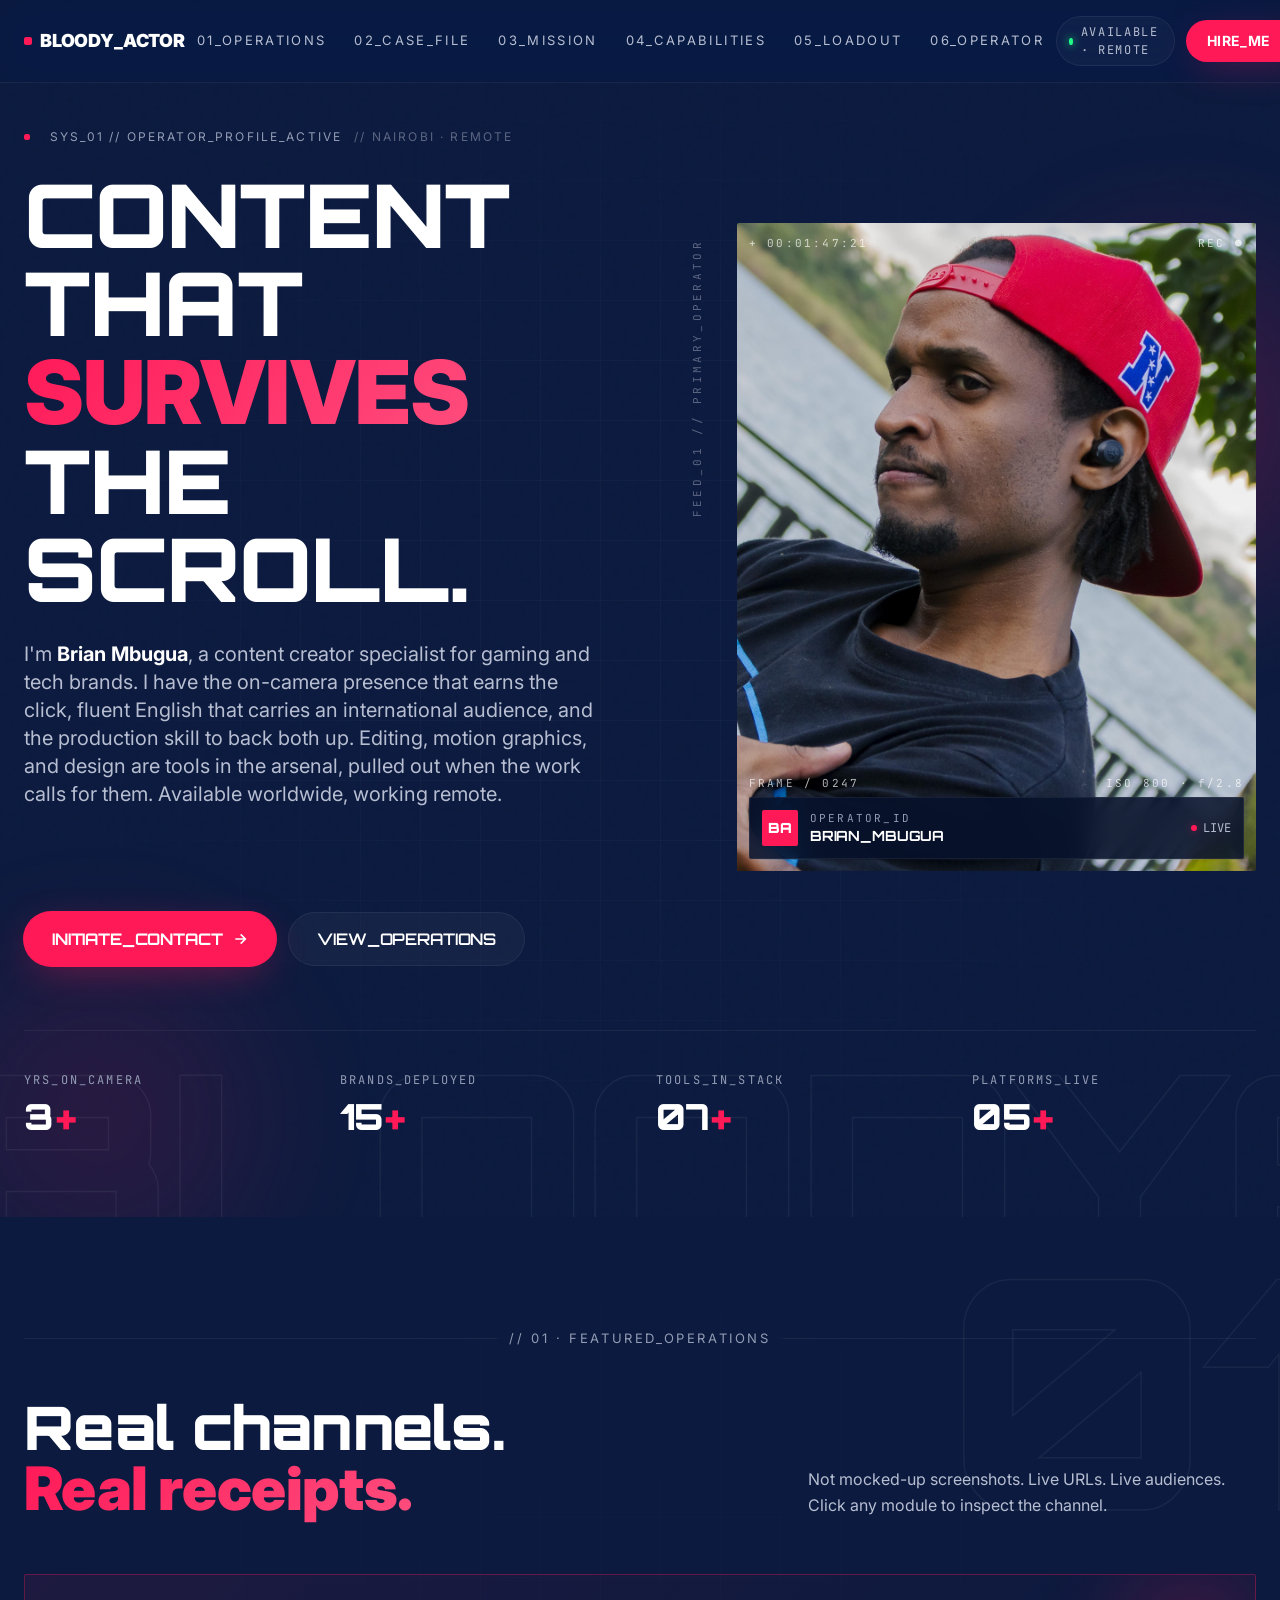
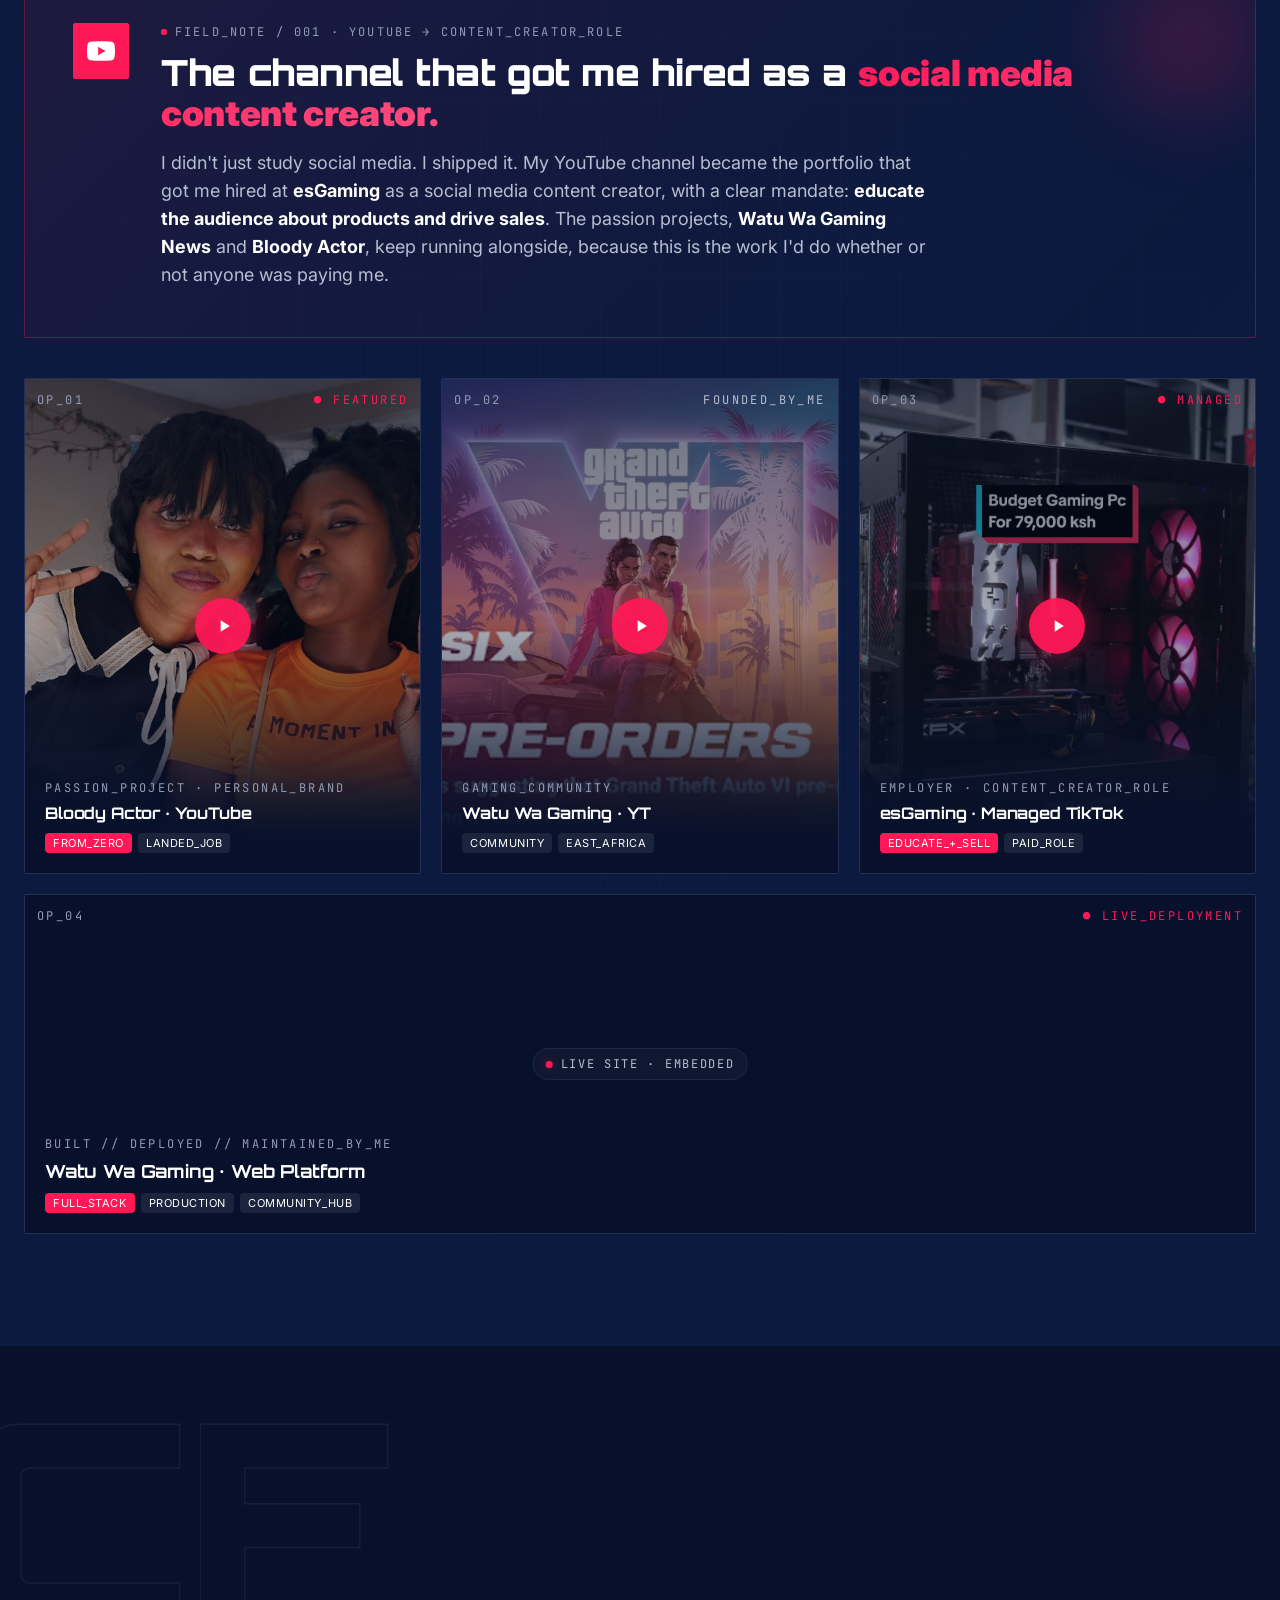
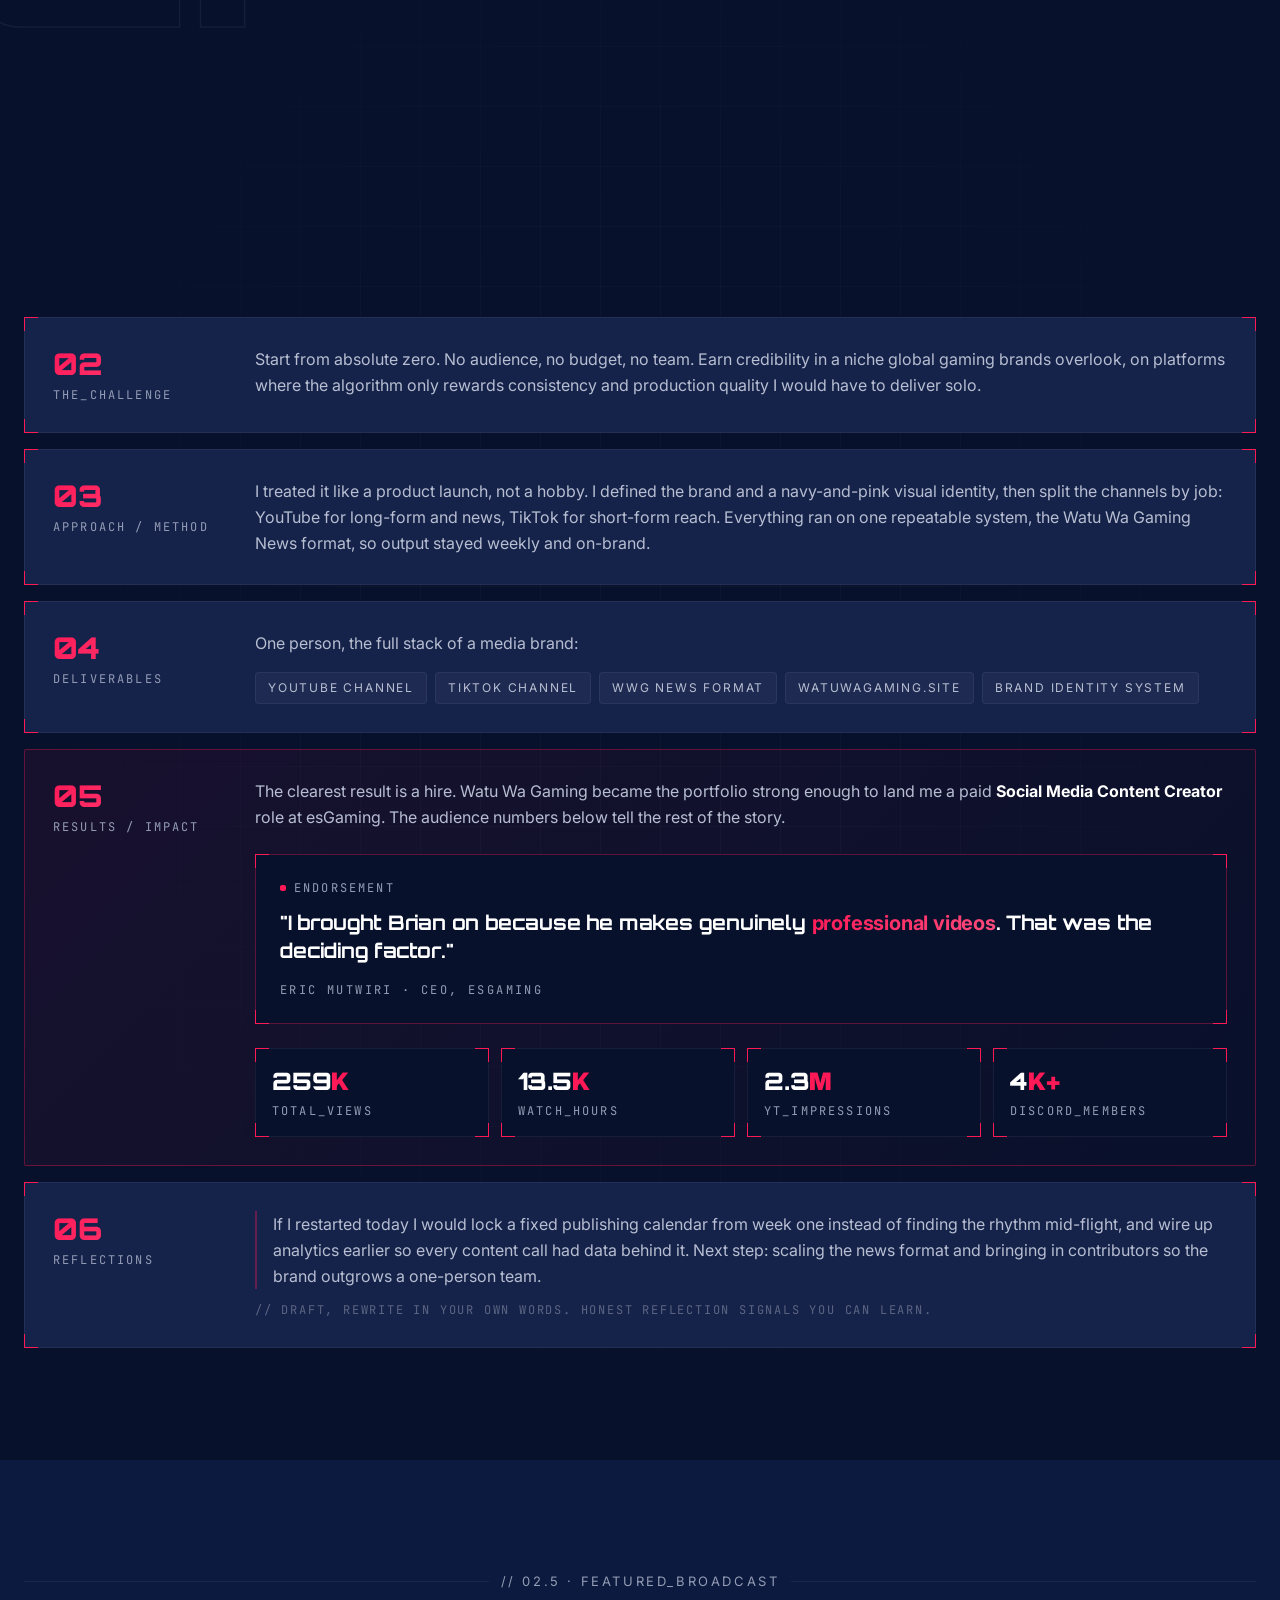
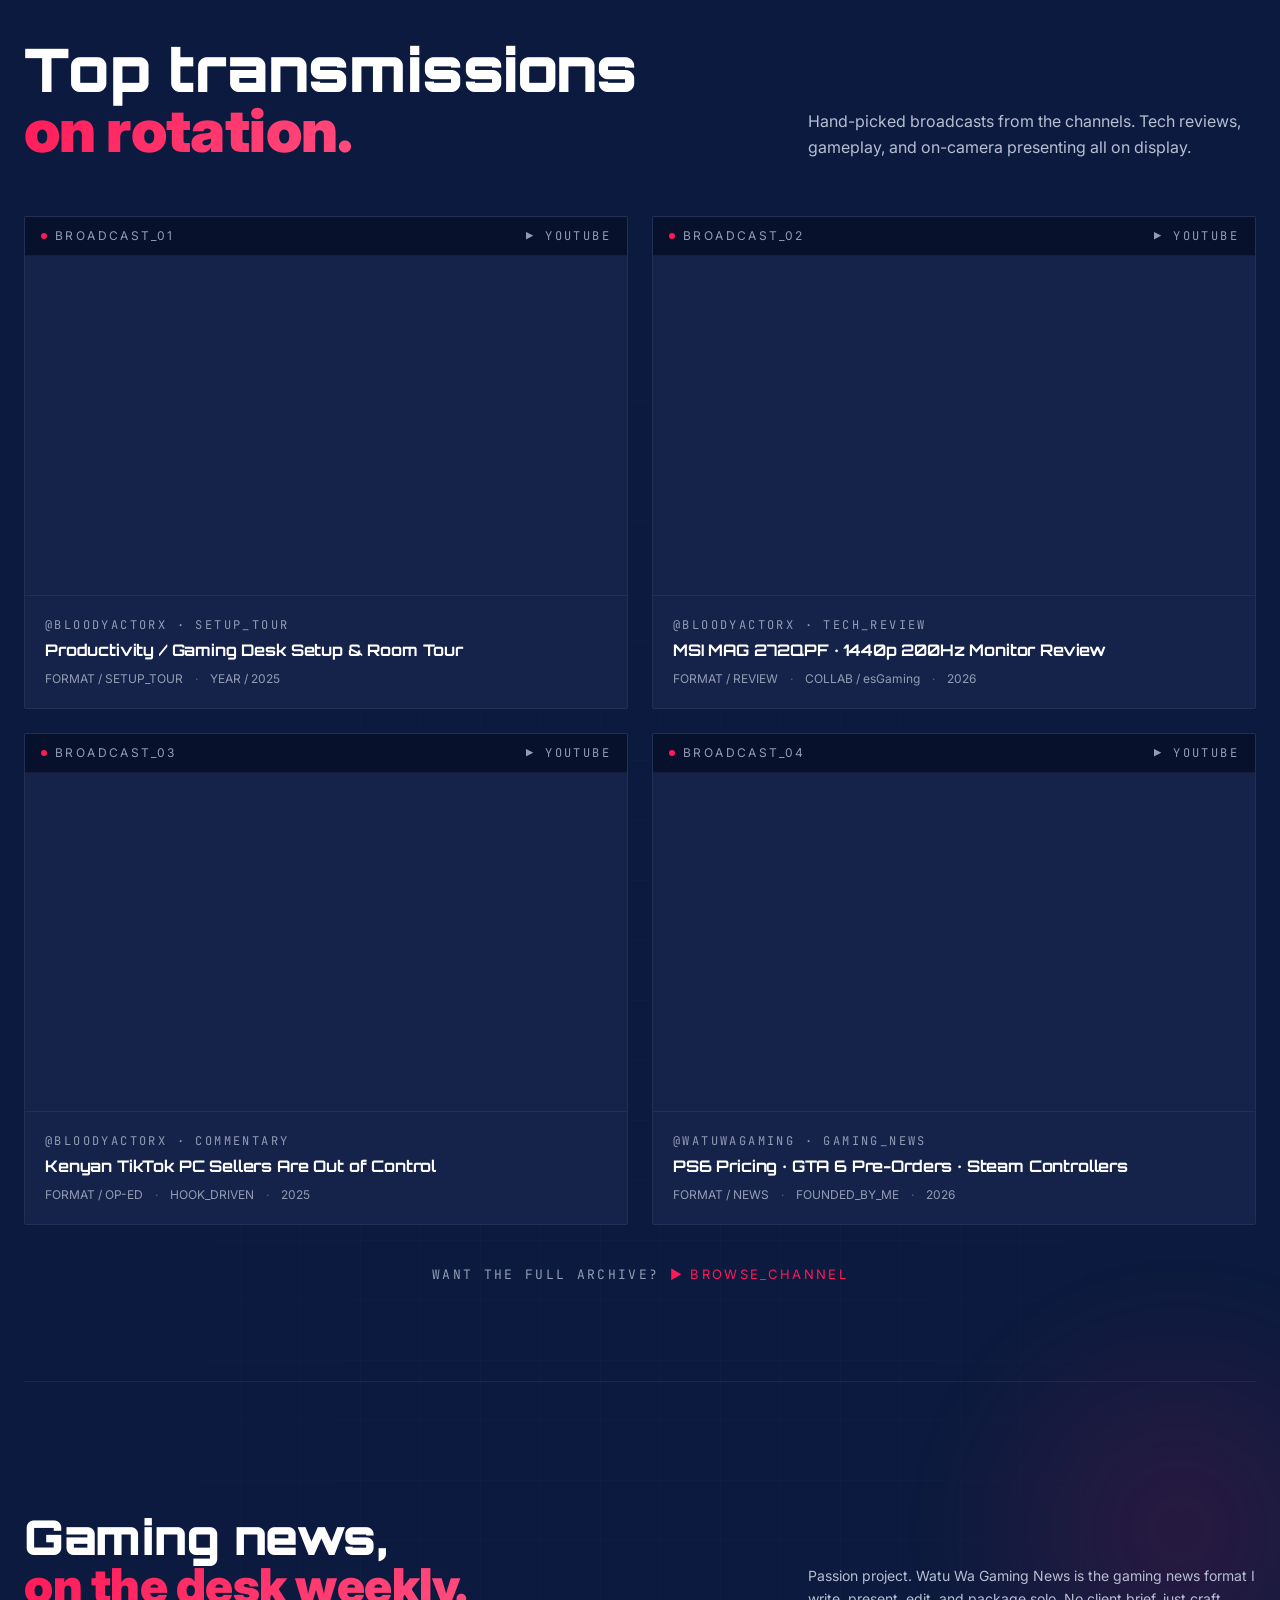
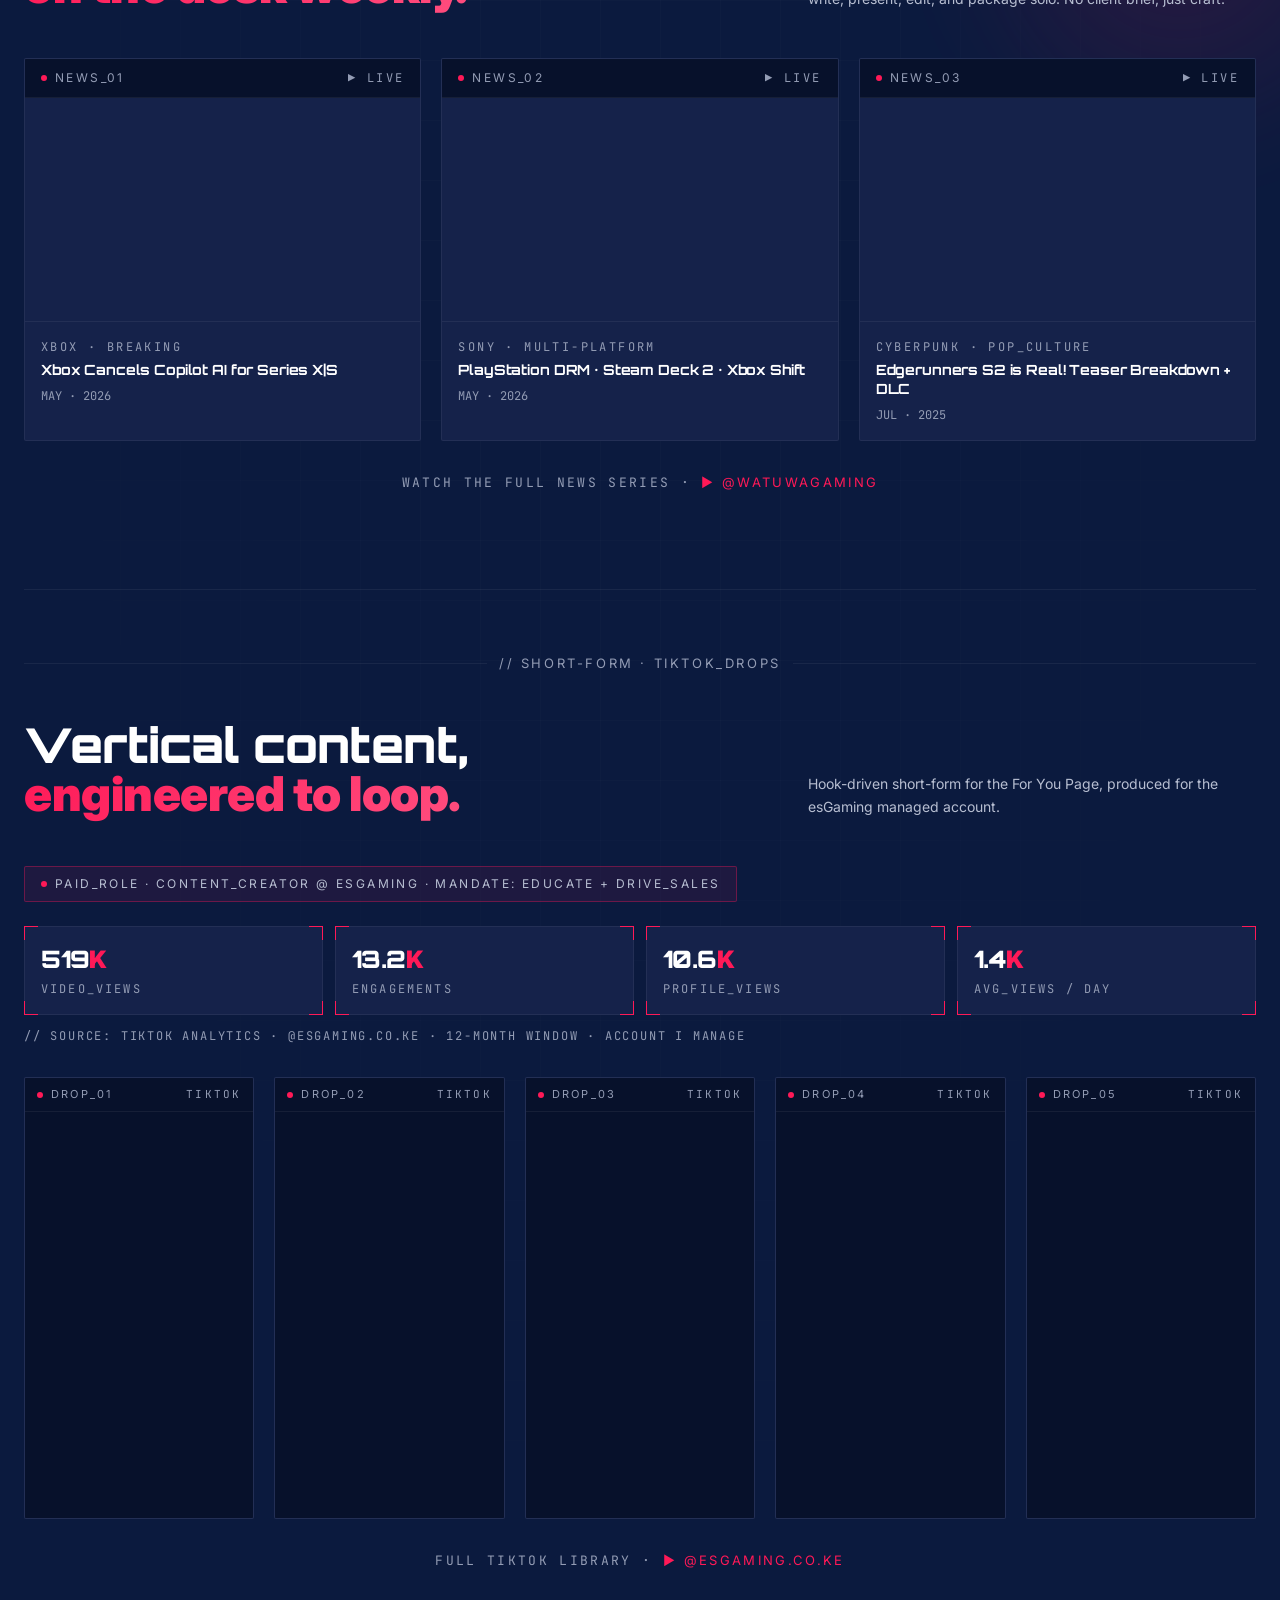
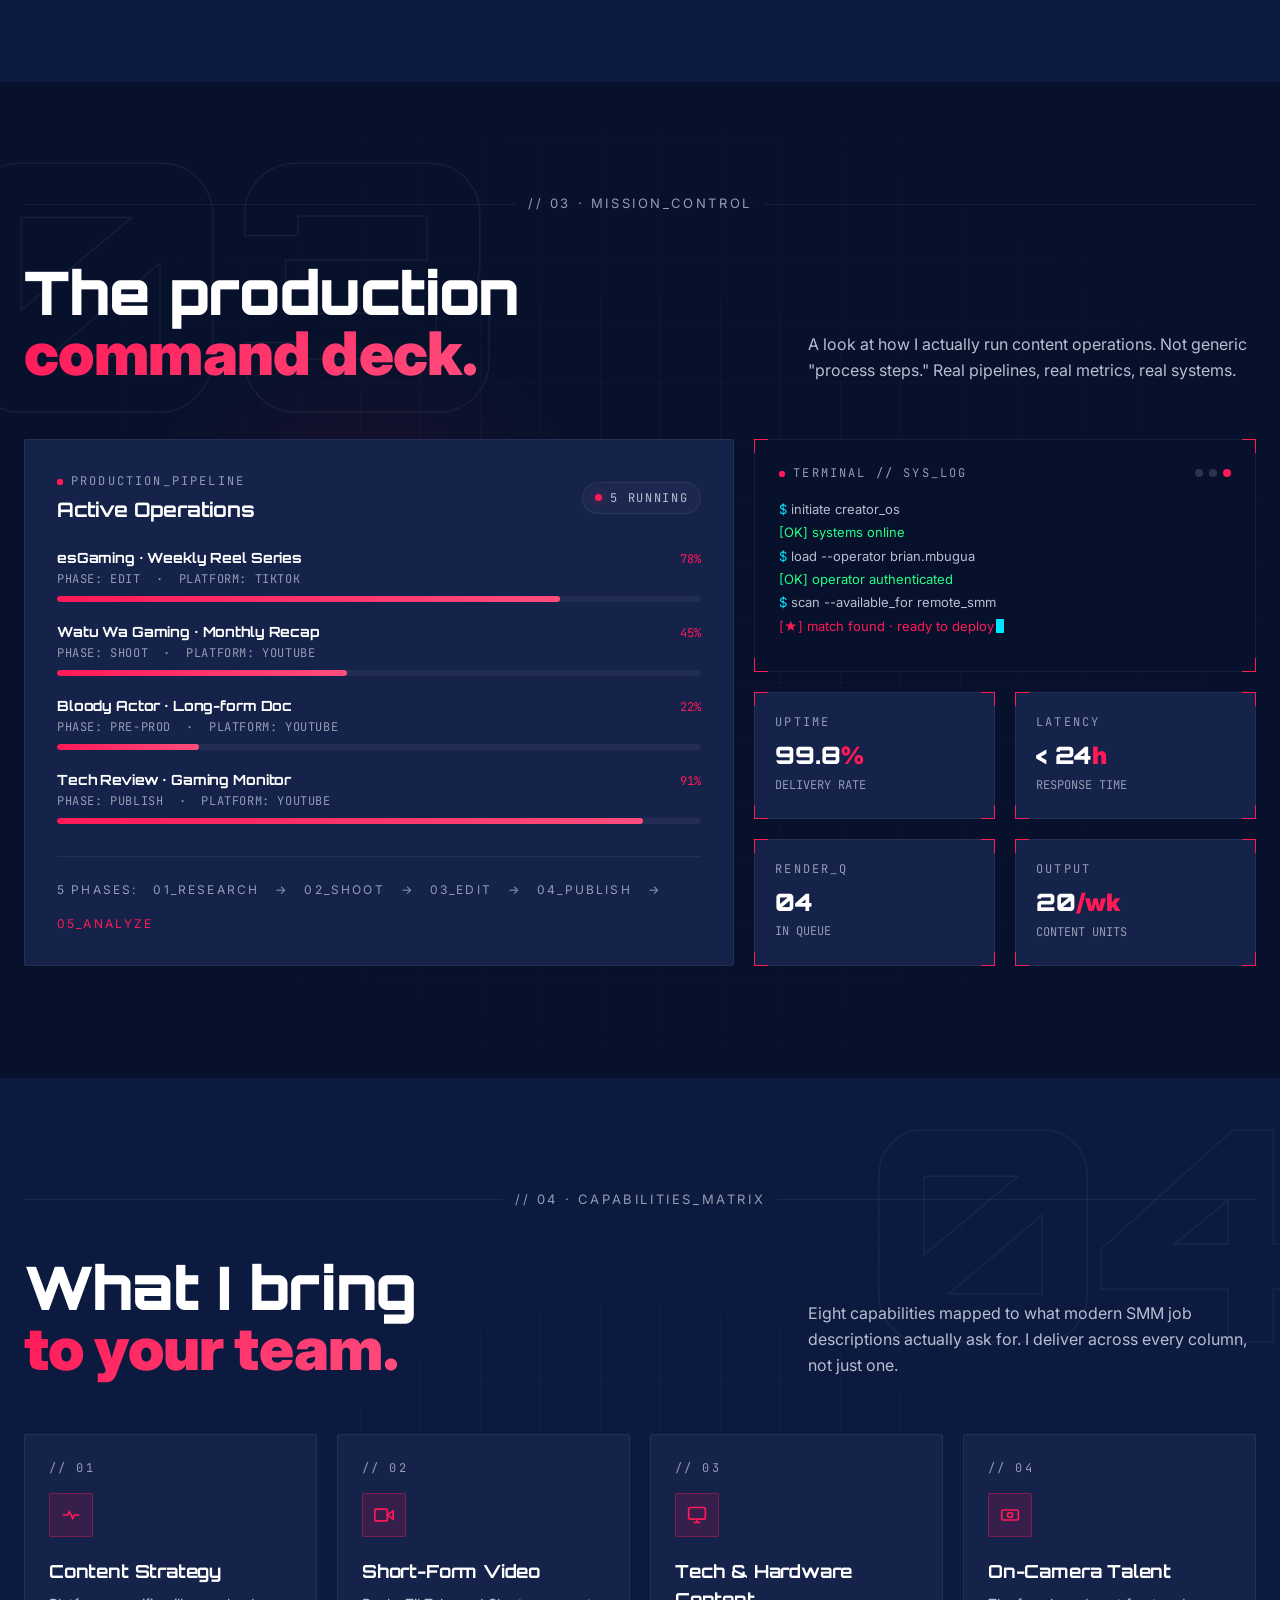
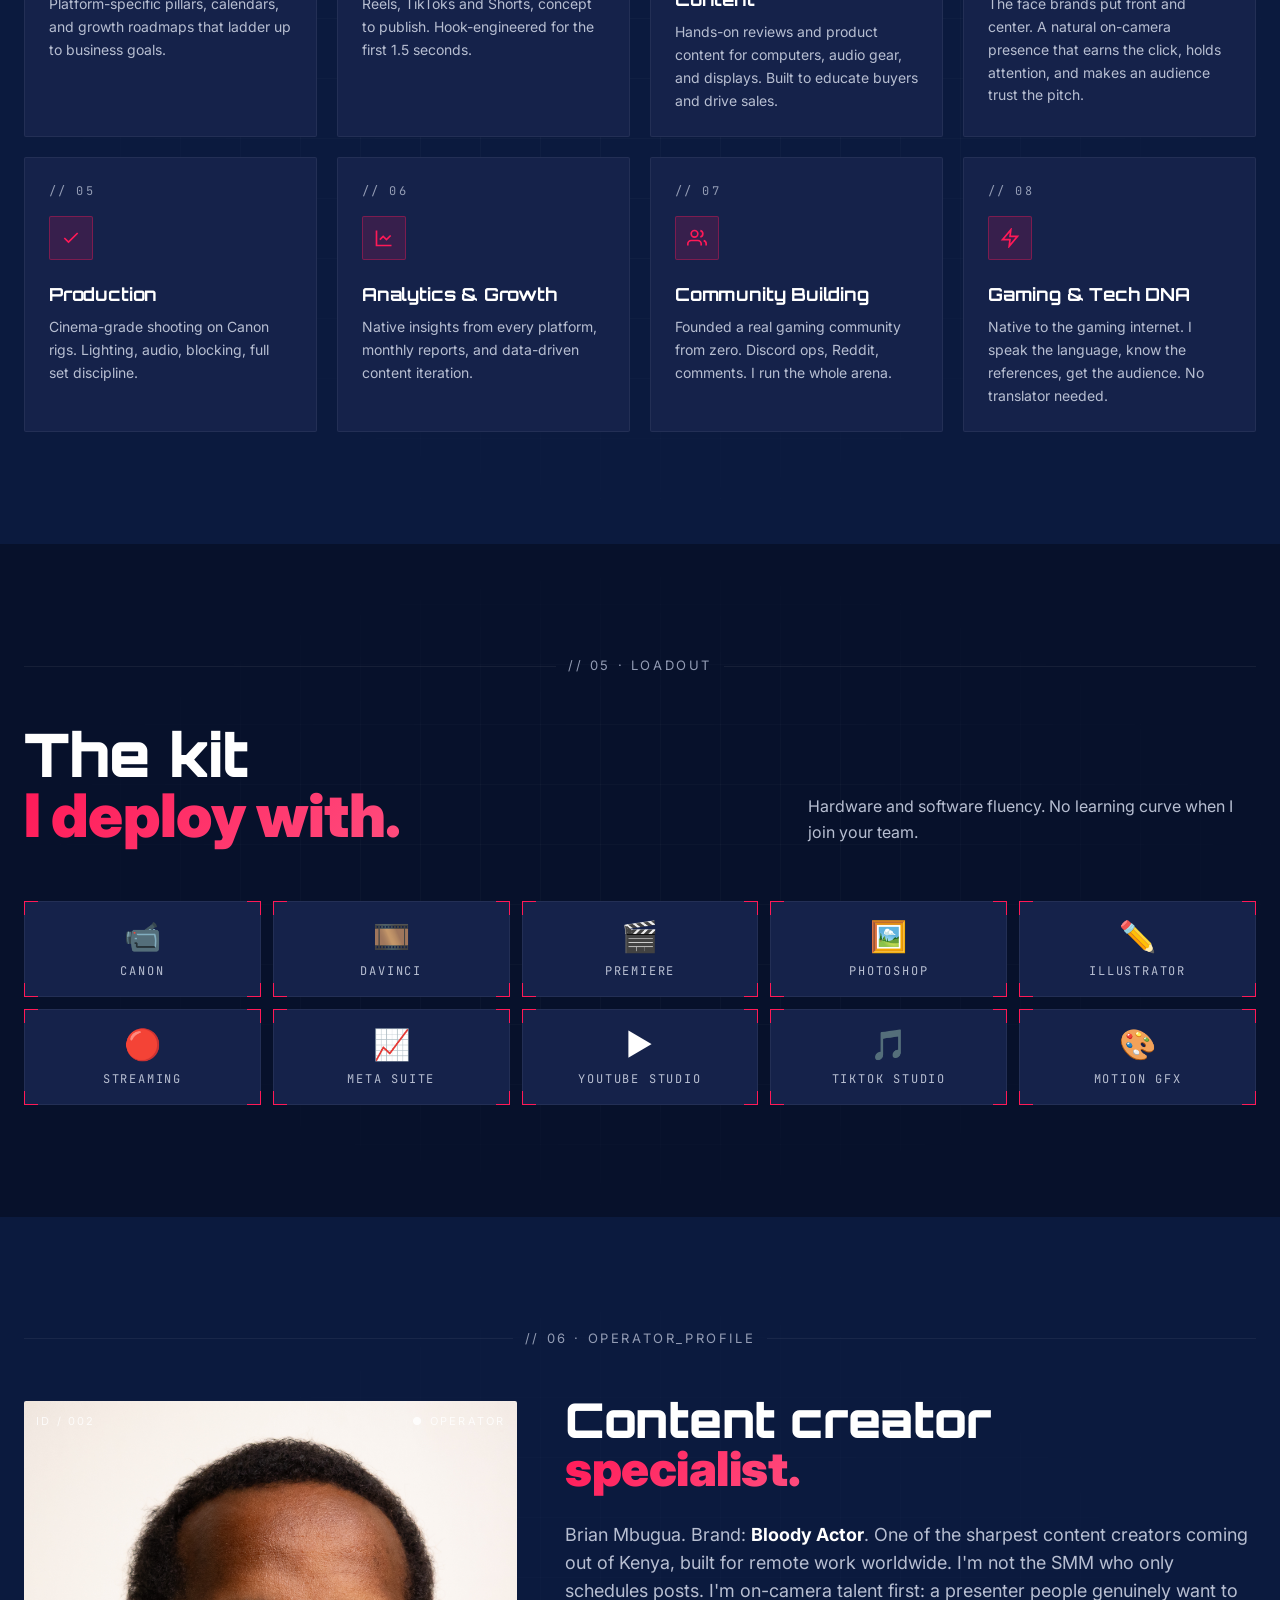
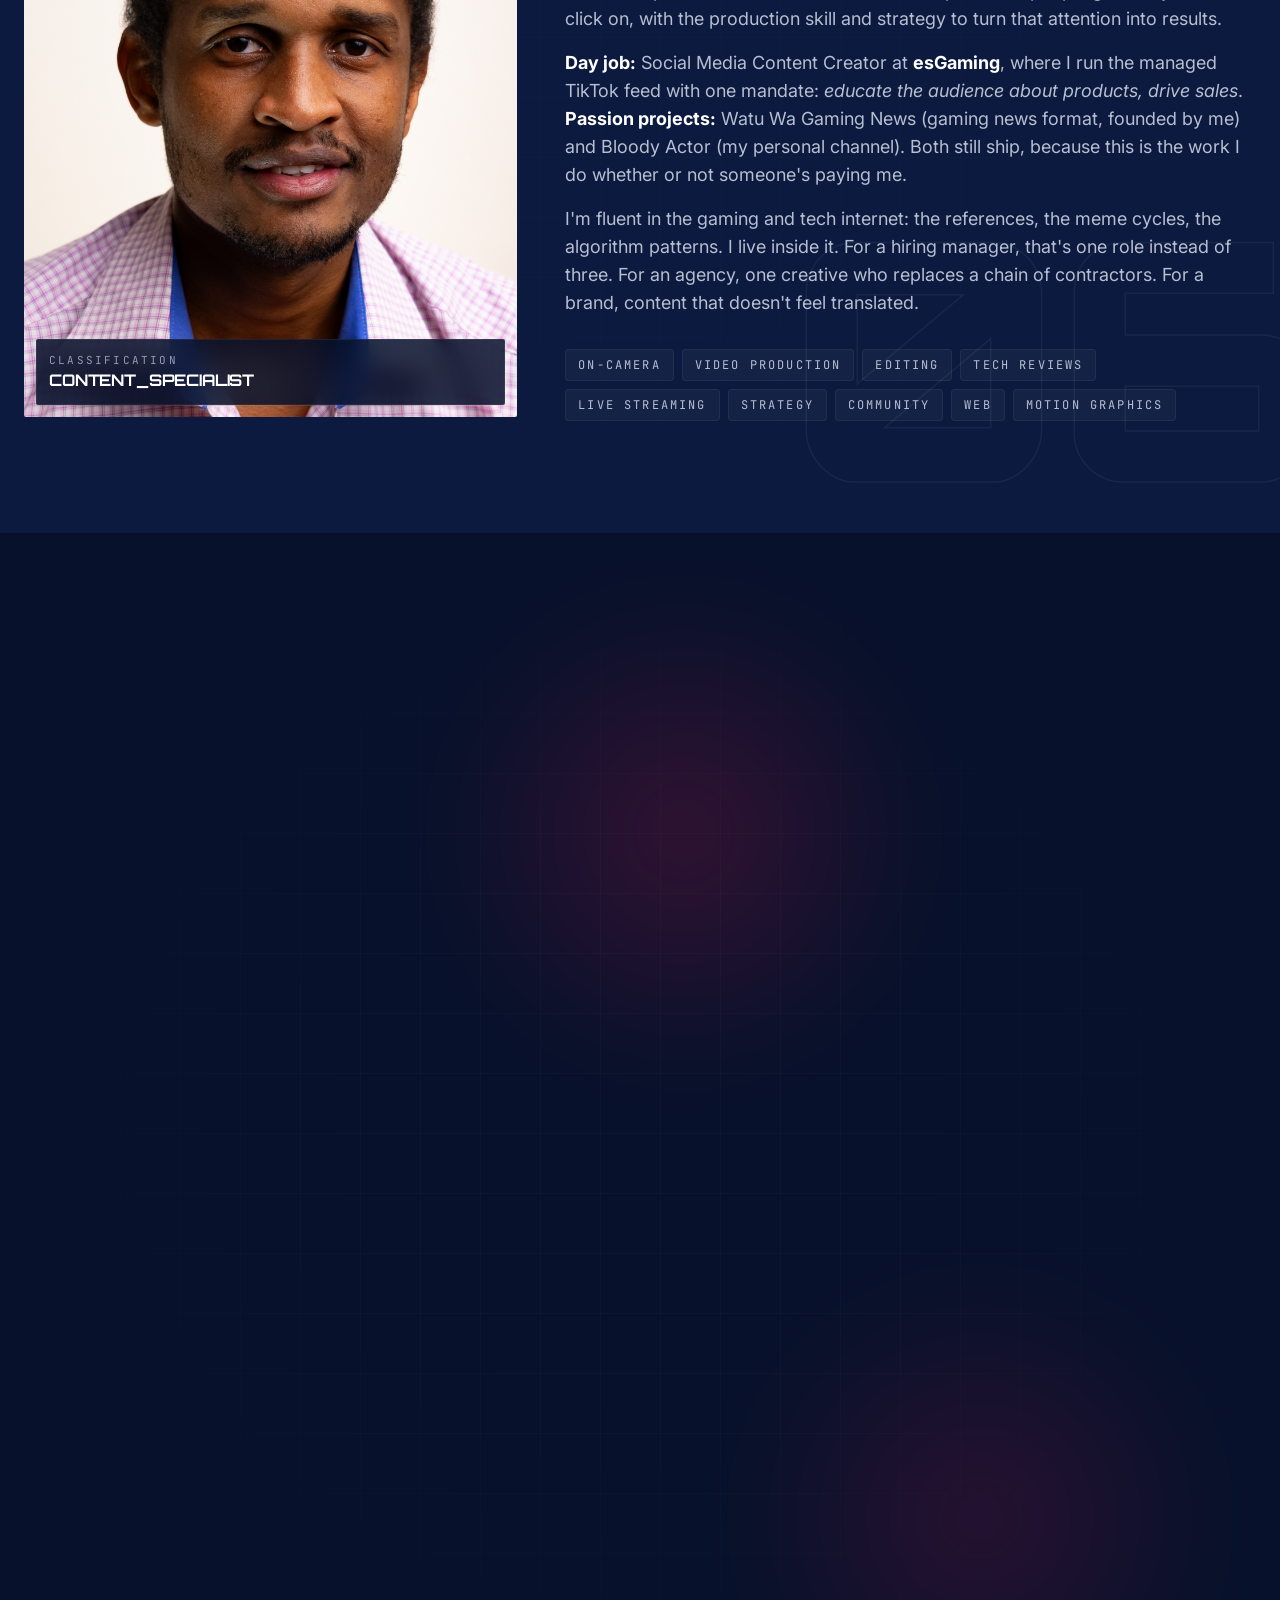
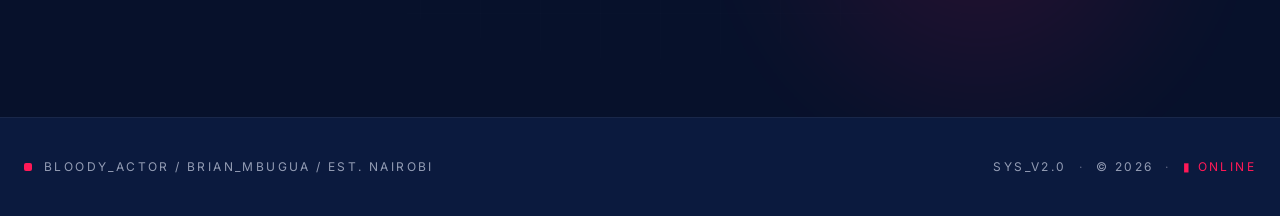
==== index.html @ 08994111 "Add revamped CV page; name the esGaming endorsement (Eric Mutwiri) New cv.html: a designed, print-re" ====
<!DOCTYPE html>
<html lang="en">
<head>
  <meta charset="UTF-8">
  <meta name="viewport" content="width=device-width, initial-scale=1.0">
  <title>Bloody Actor // Brian Mbugua · Content Creator Specialist · Gaming & Tech</title>
  <meta name="description" content="Brian Mbugua (Bloody Actor) is a content creator specialist for gaming and tech brands. On-camera presenter, video producer, and social media strategist. Available for international remote roles.">

  <!-- Favicon + browser theming -->
  <link rel="icon" type="image/svg+xml" href="assets/favicon.svg">
  <meta name="theme-color" content="#0B1A3E">

  <!-- Open Graph (link previews when shared) -->
  <meta property="og:title" content="Bloody Actor // Brian Mbugua">
  <meta property="og:description" content="Content creator specialist for gaming and tech brands. On-camera presenter, video producer, and social media strategist.">
  <meta property="og:type" content="website">

  <!-- Tailwind CSS — pre-built static stylesheet (15 KB, no runtime CDN).
       To rebuild after adding new classes, see README.md. -->
  <link rel="stylesheet" href="assets/style.css">

  <!-- Google Fonts: Orbitron (display) · Inter (body) · JetBrains Mono (HUD/terminal) -->
  <link rel="preconnect" href="https://fonts.googleapis.com">
  <link rel="preconnect" href="https://fonts.gstatic.com" crossorigin>
  <link href="https://fonts.googleapis.com/css2?family=Orbitron:wght@500;600;700;800;900&family=Inter:wght@300;400;500;600;700;800;900&family=JetBrains+Mono:wght@400;500;600&display=swap" rel="stylesheet">

  <style>
    /* ════════════════════════════════════════════════════════════
       BLOODY ACTOR // TACTICAL CREATOR OS
       Brand: Deep Navy #0B1A3E + Hot Pink #FF1957
       ════════════════════════════════════════════════════════════ */

    :root {
      --bg-0:      #07112B;   /* deeper navy black */
      --bg-1:      #0B1A3E;   /* brand navy */
      --bg-2:      #102451;   /* elevated band */
      --surface:   #15224A;   /* card surface */
      --surface-2: #1B2C5D;   /* card elevated */
      --line:      rgba(255, 255, 255, 0.06);
      --line-hot:  rgba(255, 25, 87, 0.35);
      --pink:      #FF1957;
      --pink-2:    #FF4D7E;
      --pink-glow: rgba(255, 25, 87, 0.45);
      --cyan:      #00E5FF;   /* sparingly, terminal only */
      --text-0:    #FFFFFF;
      --text-1:    #B7BED1;
      --text-2:    #939CB4;
      --text-3:    #5C6582;
    }

    * { font-family: 'Inter', sans-serif; }
    html { scroll-behavior: smooth; }
    body { background: var(--bg-1); color: var(--text-0); overflow-x: hidden; }

    /* Typography roles */
    .font-display { font-family: 'Orbitron', 'Inter', sans-serif; letter-spacing: -0.01em; }
    .font-mono    { font-family: 'JetBrains Mono', monospace; }

    /* ─── ACCENT TEXT ─── */
    .text-pink     { color: var(--pink); }
    .text-cyan     { color: var(--cyan); }
    .gradient-text {
      background: linear-gradient(135deg, var(--pink) 0%, var(--pink-2) 100%);
      -webkit-background-clip: text;
      -webkit-text-fill-color: transparent;
      background-clip: text;
    }
    .pink-bg       { background: var(--pink); }
    .pink-bg:hover { background: #E81550; }

    /* ─── GLOBAL GRID & SCANLINE BACKDROP (subtle) ─── */
    .grid-overlay {
      position: absolute; inset: 0; pointer-events: none;
      background-image:
        linear-gradient(rgba(255,255,255,0.025) 1px, transparent 1px),
        linear-gradient(90deg, rgba(255,255,255,0.025) 1px, transparent 1px);
      background-size: 60px 60px;
      mask-image: radial-gradient(ellipse at center, black 30%, transparent 75%);
      -webkit-mask-image: radial-gradient(ellipse at center, black 30%, transparent 75%);
    }
    .noise-overlay {
      position: absolute; inset: 0; pointer-events: none; opacity: 0.04; mix-blend-mode: overlay;
      background-image: url("data:image/svg+xml;utf8,<svg viewBox='0 0 200 200' xmlns='http://www.w3.org/2000/svg'><filter id='n'><feTurbulence type='fractalNoise' baseFrequency='0.85'/></filter><rect width='100%' height='100%' filter='url(%23n)'/></svg>");
    }

    /* ─── INDUSTRIAL CORNER BRACKETS ─── */
    .brackets { position: relative; }
    .brackets::before, .brackets::after,
    .brackets > .b-bl, .brackets > .b-br {
      content: ''; position: absolute; width: 14px; height: 14px; border: 1.5px solid var(--pink); pointer-events: none; z-index: 2;
    }
    .brackets::before { top: -1px; left: -1px;  border-right: 0; border-bottom: 0; }
    .brackets::after  { top: -1px; right: -1px; border-left: 0;  border-bottom: 0; }
    .brackets > .b-bl { bottom: -1px; left: -1px;  border-right: 0; border-top: 0; }
    .brackets > .b-br { bottom: -1px; right: -1px; border-left: 0;  border-top: 0; }

    /* ─── TACTICAL LABEL ─── */
    .label-mono {
      font-family: 'JetBrains Mono', monospace;
      font-size: 12px; letter-spacing: 0.18em; text-transform: uppercase;
      color: var(--text-2);
    }
    .label-mono .dot { display: inline-block; width: 6px; height: 6px; background: var(--pink); border-radius: 2px; margin-right: 8px; vertical-align: middle; }

    /* ─── HUD PILL (status pulse) ─── */
    .hud-pill {
      display: inline-flex; align-items: center; gap: 8px;
      padding: 6px 12px; border-radius: 999px;
      background: rgba(255,255,255,0.03); border: 1px solid var(--line);
      font-family: 'JetBrains Mono', monospace; font-size: 12px; letter-spacing: 0.14em; text-transform: uppercase;
      color: var(--text-1);
    }
    .hud-pill .pulse { width: 7px; height: 7px; border-radius: 50%; background: #22FF88; box-shadow: 0 0 8px #22FF88; animation: pulseDot 1.6s ease-in-out infinite; }
    .hud-pill.pink .pulse { background: var(--pink); box-shadow: 0 0 10px var(--pink-glow); }
    @keyframes pulseDot {
      0%, 100% { transform: scale(1); opacity: 1; }
      50%      { transform: scale(1.4); opacity: 0.6; }
    }

    /* ─── GLASS PANEL ─── */
    .glass {
      background: linear-gradient(180deg, rgba(255,255,255,0.04) 0%, rgba(255,255,255,0.01) 100%);
      backdrop-filter: blur(12px); -webkit-backdrop-filter: blur(12px);
      border: 1px solid var(--line);
    }

    /* ─── BUTTONS ─── */
    .btn-primary {
      position: relative; display: inline-flex; align-items: center; gap: 10px;
      padding: 14px 28px; border-radius: 999px;
      background: var(--pink); color: white; font-weight: 700; letter-spacing: 0.02em;
      transition: transform 0.18s ease, box-shadow 0.18s ease, background 0.18s ease;
      box-shadow: 0 0 0 1px var(--pink), 0 10px 40px -10px var(--pink-glow);
    }
    .btn-primary:hover { transform: translateY(-2px); background: #FF2D6B; box-shadow: 0 0 0 1px var(--pink), 0 20px 60px -10px var(--pink-glow); }

    .btn-ghost {
      display: inline-flex; align-items: center; gap: 10px;
      padding: 14px 28px; border-radius: 999px;
      background: rgba(255,255,255,0.04); color: white; font-weight: 600;
      border: 1px solid var(--line); transition: all 0.2s ease;
    }
    .btn-ghost:hover { background: rgba(255,255,255,0.08); border-color: var(--line-hot); }

    /* ─── FORM FIELDS ─── */
    .field-label {
      font-family: 'JetBrains Mono', monospace; font-size: 12px;
      letter-spacing: 0.16em; text-transform: uppercase; color: var(--text-2);
      display: block; margin-bottom: 8px;
    }
    .field-input {
      width: 100%; background: var(--bg-0); border: 1px solid var(--line);
      border-radius: 2px; padding: 12px 14px; color: var(--text-0);
      font-family: 'Inter', sans-serif; font-size: 14px;
      transition: border-color 0.2s ease, box-shadow 0.2s ease;
    }
    .field-input::placeholder { color: var(--text-3); }
    .field-input:focus {
      outline: none; border-color: var(--pink);
      box-shadow: 0 0 0 1px var(--pink), 0 0 22px -8px var(--pink-glow);
    }
    textarea.field-input { resize: vertical; min-height: 112px; }

    /* ─── SCANLINE OVERLAY (used on key panels) ─── */
    .scan { position: relative; overflow: hidden; }
    .scan::after {
      content: ''; position: absolute; left: 0; right: 0; height: 1px; top: -10%;
      background: linear-gradient(90deg, transparent, var(--pink), transparent);
      opacity: 0.65; pointer-events: none;
      animation: scan 6s linear infinite;
    }
    @keyframes scan {
      0%   { top: -10%; opacity: 0; }
      8%   { opacity: 0.6; }
      92%  { opacity: 0.6; }
      100% { top: 110%; opacity: 0; }
    }

    /* ─── CARD HOVER LIFT + SWEEP ─── */
    .card-hover { transition: transform 0.3s cubic-bezier(.2,.7,.2,1), border-color 0.3s ease; }
    .card-hover:hover { transform: translateY(-5px); border-color: var(--line-hot); }
    .sweep { position: relative; overflow: hidden; }
    .sweep::before {
      content: ''; position: absolute; inset: 0;
      background: linear-gradient(115deg, transparent 30%, rgba(255,25,87,0.10) 50%, transparent 70%);
      transform: translateX(-100%); transition: transform 0.7s ease;
      pointer-events: none;
    }
    .sweep:hover::before { transform: translateX(100%); }

    /* ─── PROGRESS BARS ─── */
    .progress-track { height: 6px; background: rgba(255,255,255,0.05); border-radius: 999px; overflow: hidden; }
    .progress-fill {
      height: 100%; background: linear-gradient(90deg, var(--pink), var(--pink-2));
      border-radius: 999px; transform-origin: left;
    }
    .anim-fill { animation: fillIn 1.6s cubic-bezier(.2,.7,.2,1) forwards; transform: scaleX(0); }
    @keyframes fillIn { to { transform: scaleX(1); } }

    /* ─── TERMINAL TEXT ─── */
    .terminal {
      font-family: 'JetBrains Mono', monospace; font-size: 13px;
      color: var(--text-1); line-height: 1.8;
    }
    .terminal .prompt { color: var(--cyan); }
    .terminal .ok     { color: #22FF88; }
    .terminal .hot    { color: var(--pink); }
    .terminal .dim    { color: var(--text-3); }
    .caret { display: inline-block; width: 8px; height: 14px; background: var(--cyan); margin-left: 2px; vertical-align: -2px; animation: caret 1s steps(2) infinite; }
    @keyframes caret { 50% { opacity: 0; } }

    /* ─── FADE-UP ON SCROLL ─── */
    .reveal { opacity: 0; transform: translateY(28px); transition: opacity 0.7s ease, transform 0.7s cubic-bezier(.2,.7,.2,1); }
    .reveal.in { opacity: 1; transform: translateY(0); }
    .reveal-delay-1 { transition-delay: 0.08s; }
    .reveal-delay-2 { transition-delay: 0.16s; }
    .reveal-delay-3 { transition-delay: 0.24s; }
    .reveal-delay-4 { transition-delay: 0.32s; }

    /* ─── BOOT OVERLAY ─── */
    #boot {
      position: fixed; inset: 0; z-index: 100; background: var(--bg-0);
      display: flex; align-items: center; justify-content: center;
      transition: opacity 0.6s ease, visibility 0.6s ease;
    }
    #boot.gone { opacity: 0; visibility: hidden; }
    .boot-bar { width: 260px; height: 2px; background: rgba(255,255,255,0.06); border-radius: 2px; overflow: hidden; margin-top: 28px; }
    .boot-bar > div { height: 100%; background: var(--pink); width: 0; animation: bootFill 1.2s ease-out forwards; }
    @keyframes bootFill { to { width: 100%; } }

    /* ─── GRID DECORATIONS ─── */
    .ambient-pink { position: absolute; width: 600px; height: 600px; border-radius: 50%; background: radial-gradient(circle, var(--pink-glow) 0%, transparent 60%); filter: blur(40px); pointer-events: none; opacity: 0.5; }

    /* ─── GHOST TYPE — oversized outlined watermark.
       Deliberate overlap + controlled imbalance so the layout reads
       as crafted by a human, not stamped from a perfect AI template. ─── */
    .ghost-type {
      position: absolute; z-index: 0;
      font-family: 'Orbitron', sans-serif; font-weight: 900;
      color: transparent;
      -webkit-text-stroke: 1.5px rgba(255, 255, 255, 0.055);
      line-height: 0.74; letter-spacing: -0.03em;
      pointer-events: none; user-select: none; white-space: nowrap;
    }

    /* ─── NAV ─── */
    .nav-blur { backdrop-filter: blur(18px) saturate(160%); -webkit-backdrop-filter: blur(18px) saturate(160%); }

    /* ─── WORK CARD IMG ─── */
    .work-img { width: 100%; height: 100%; object-fit: cover; }

    /* ─── HIDE SCROLLBAR FOR HORIZONTAL STRIPS ─── */
    .no-scrollbar::-webkit-scrollbar { display: none; }
    .no-scrollbar { scrollbar-width: none; }

    /* ─── SECTION DIVIDER (industrial) ─── */
    .divider-mono {
      display: flex; align-items: center; gap: 12px;
      font-family: 'JetBrains Mono', monospace; font-size: 13px;
      letter-spacing: 0.2em; color: var(--text-2); text-transform: uppercase;
    }
    .divider-mono::before, .divider-mono::after {
      content: ''; flex: 1; height: 1px; background: var(--line);
    }

    /* ─── RESPONSIVE TWEAKS ─── */
    @media (max-width: 768px) {
      .grid-overlay { background-size: 40px 40px; }
    }
  </style>
</head>

<body class="min-h-screen relative">

  <!-- ═════════════════════════════ BOOT OVERLAY ═════════════════════════════ -->
  <div id="boot">
    <div class="text-center">
      <div class="label-mono mb-3"><span class="dot"></span>BLOODY_ACTOR // SYS_INIT</div>
      <div class="font-display font-bold text-2xl tracking-widest">BOOTING<span class="text-pink">.</span><span class="text-pink">.</span><span class="text-pink">.</span></div>
      <div class="boot-bar"><div></div></div>
    </div>
  </div>


  <!-- ═════════════════════════════ NAV ═════════════════════════════ -->
  <nav id="nav" class="fixed top-0 left-0 right-0 z-50 nav-blur" style="background: rgba(11,26,62,0.7); border-bottom: 1px solid var(--line);">
    <div class="max-w-7xl mx-auto px-6 py-4 flex items-center justify-between">

      <!-- Logo -->
      <a href="#hero" class="flex items-center gap-3 group">
        <img
          src="assets/images/logo.png"
          alt="Bloody Actor"
          class="h-9 w-auto"
          onerror="this.style.display='none'; this.nextElementSibling.style.display='inline-flex';"
        >
        <span class="font-display text-lg font-black tracking-wider items-center gap-2" style="display:none;">
          <span class="w-2 h-2 bg-[#FF1957] rounded-sm inline-block"></span>
          <span>BLOODY_ACTOR</span>
        </span>
      </a>

      <!-- Desktop nav -->
      <div class="hidden lg:flex items-center gap-1 font-mono text-[13px] tracking-[0.18em] uppercase text-[color:var(--text-1)]">
        <a href="#work"          class="px-3 py-2 hover:text-white transition-colors">01_Operations</a>
        <a href="#casefile"      class="px-3 py-2 hover:text-white transition-colors">02_Case_File</a>
        <a href="#mission"       class="px-3 py-2 hover:text-white transition-colors">03_Mission</a>
        <a href="#capabilities"  class="px-3 py-2 hover:text-white transition-colors">04_Capabilities</a>
        <a href="#loadout"       class="px-3 py-2 hover:text-white transition-colors">05_Loadout</a>
        <a href="#operator"      class="px-3 py-2 hover:text-white transition-colors">06_Operator</a>
      </div>

      <!-- CTA + hamburger -->
      <div class="flex items-center gap-3">
        <span class="hidden md:inline-flex hud-pill"><span class="pulse"></span>Available · Remote</span>
        <a href="#contact" class="btn-primary text-sm" style="padding: 10px 20px;">
          <span>HIRE_ME</span>
          <svg class="w-3.5 h-3.5" viewBox="0 0 24 24" fill="none" stroke="currentColor" stroke-width="2.5"><path d="M5 12h14M13 5l7 7-7 7"/></svg>
        </a>
        <button id="hamburger" onclick="toggleMenu()" class="lg:hidden text-white" aria-label="Menu">
          <svg id="icon-open"  class="w-6 h-6" fill="none" stroke="currentColor" stroke-width="2" viewBox="0 0 24 24"><path stroke-linecap="round" d="M4 6h16M4 12h16M4 18h16"/></svg>
          <svg id="icon-close" class="w-6 h-6 hidden" fill="none" stroke="currentColor" stroke-width="2" viewBox="0 0 24 24"><path stroke-linecap="round" d="M6 18L18 6M6 6l12 12"/></svg>
        </button>
      </div>
    </div>

    <!-- Mobile dropdown -->
    <div id="mobile-menu" class="lg:hidden hidden flex-col px-6 pb-5 pt-2 border-t font-mono text-xs tracking-widest uppercase" style="border-color: var(--line);">
      <a href="#work"         onclick="toggleMenu()" class="block py-3 text-[color:var(--text-1)] hover:text-white">01_Operations</a>
      <a href="#casefile"     onclick="toggleMenu()" class="block py-3 text-[color:var(--text-1)] hover:text-white">02_Case_File</a>
      <a href="#mission"      onclick="toggleMenu()" class="block py-3 text-[color:var(--text-1)] hover:text-white">03_Mission_Control</a>
      <a href="#capabilities" onclick="toggleMenu()" class="block py-3 text-[color:var(--text-1)] hover:text-white">04_Capabilities</a>
      <a href="#loadout"      onclick="toggleMenu()" class="block py-3 text-[color:var(--text-1)] hover:text-white">05_Loadout</a>
      <a href="#operator"     onclick="toggleMenu()" class="block py-3 text-[color:var(--text-1)] hover:text-white">06_Operator</a>
      <a href="#contact"      onclick="toggleMenu()" class="block py-3 text-[color:var(--pink)] font-bold">07_Initiate_Contact →</a>
    </div>
  </nav>


  <!-- ═════════════════════════════ HERO ═════════════════════════════ -->
  <section id="hero" class="relative min-h-screen flex items-center pt-32 pb-20 overflow-hidden">
    <div class="grid-overlay"></div>
    <div class="noise-overlay"></div>
    <div class="ambient-pink" style="top: 10%; right: -200px;"></div>
    <div class="ambient-pink" style="bottom: -200px; left: -200px; opacity: 0.3;"></div>

    <!-- Ghost wordmark: huge, outlined, bleeding off the bottom-left edge.
         Sits behind everything as brand texture, intentionally clipped. -->
    <div class="ghost-type" aria-hidden="true" style="font-size: clamp(120px, 21vw, 320px); bottom: -4%; left: -4%;">BLOODYACTOR</div>

    <div class="max-w-7xl mx-auto px-6 w-full relative" style="z-index: 1;">
      <div class="grid lg:grid-cols-[1.25fr_1fr] gap-12 lg:gap-16 items-center">

        <!-- LEFT: text -->
        <div class="relative">
          <!-- Tactical header label -->
          <div class="reveal label-mono mb-6 flex items-center gap-3">
            <span class="dot"></span>
            <span>SYS_01 // OPERATOR_PROFILE_ACTIVE</span>
            <span class="hidden md:inline text-[color:var(--text-3)]">// NAIROBI · REMOTE</span>
          </div>

          <!-- Headline -->
          <h1 class="reveal reveal-delay-1 font-display font-black uppercase leading-[0.92] tracking-tight text-5xl md:text-7xl xl:text-[88px] mb-7">
            Content that<br>
            <span class="gradient-text">survives</span><br>
            the scroll.
          </h1>

          <!-- Sub -->
          <p class="reveal reveal-delay-2 text-lg md:text-xl max-w-xl mb-8 leading-relaxed" style="color: var(--text-1);">
            I'm <strong class="text-white">Brian Mbugua</strong>, a content creator specialist for gaming and tech brands. I have the on-camera presence that earns the click, fluent English that carries an international audience, and the production skill to back both up. Editing, motion graphics, and design are tools in the arsenal, pulled out when the work calls for them. Available worldwide, working remote.
          </p>

          <!-- Tactical capability pills -->
          <div class="reveal reveal-delay-3 flex flex-wrap gap-2 mb-10 font-mono text-[12px] tracking-[0.18em] uppercase">
            <span class="px-3 py-1.5 rounded-md" style="background: rgba(255,255,255,0.04); border: 1px solid var(--line); color: var(--text-1);">ON-CAMERA</span>
            <span class="px-3 py-1.5 rounded-md" style="background: rgba(255,255,255,0.04); border: 1px solid var(--line); color: var(--text-1);">TECH</span>
            <span class="px-3 py-1.5 rounded-md" style="background: rgba(255,255,255,0.04); border: 1px solid var(--line); color: var(--text-1);">GAMING</span>
            <span class="px-3 py-1.5 rounded-md" style="background: rgba(255,255,255,0.04); border: 1px solid var(--line); color: var(--text-1);">PRODUCTION</span>
          </div>

          <!-- CTAs -->
          <div class="reveal reveal-delay-4 flex flex-wrap gap-3">
            <a href="#contact" class="btn-primary">
              <span class="font-display tracking-wider">INITIATE_CONTACT</span>
              <svg class="w-4 h-4" viewBox="0 0 24 24" fill="none" stroke="currentColor" stroke-width="2.5"><path d="M5 12h14M13 5l7 7-7 7"/></svg>
            </a>
            <a href="#work" class="btn-ghost">
              <span class="font-display tracking-wider">VIEW_OPERATIONS</span>
            </a>
          </div>
        </div>

        <!-- RIGHT: portrait HUD frame -->
        <!-- Portrait nudged down on desktop: controlled imbalance against the text column -->
        <div class="reveal reveal-delay-2 relative order-first lg:order-last lg:translate-y-12">
          <div class="brackets scan relative aspect-[4/5] rounded-sm overflow-hidden" style="background: var(--surface);">
            <span class="b-bl"></span><span class="b-br"></span>

            <!-- Portrait -->
            <img src="assets/images/hero-portrait.jpg"
                 alt="Brian Mbugua, Bloody Actor"
                 class="absolute inset-0 w-full h-full object-cover">

            <!-- HUD overlay -->
            <div class="absolute inset-0 pointer-events-none">
              <!-- corner tick marks -->
              <div class="absolute top-3 left-3 font-mono text-[11px] tracking-[0.2em] text-white/70">+ 00:01:47:21</div>
              <div class="absolute top-3 right-3 font-mono text-[11px] tracking-[0.2em] text-white/70">REC ●</div>
              <div class="absolute bottom-20 left-3 font-mono text-[11px] tracking-[0.2em] text-white/70">FRAME / 0247</div>
              <div class="absolute bottom-20 right-3 font-mono text-[11px] tracking-[0.2em] text-white/70">ISO 800 · f/2.8</div>
            </div>

            <!-- Identity card -->
            <div class="absolute bottom-3 left-3 right-3 glass rounded-sm p-3 flex items-center justify-between" style="background: rgba(7,17,43,0.85);">
              <div class="flex items-center gap-3">
                <div class="w-9 h-9 pink-bg rounded-sm flex items-center justify-center font-display font-black text-sm">BA</div>
                <div>
                  <div class="font-mono text-[11px] tracking-[0.2em] text-[color:var(--text-2)]">OPERATOR_ID</div>
                  <div class="font-display text-sm font-bold">BRIAN_MBUGUA</div>
                </div>
              </div>
              <div class="font-mono text-[12px] text-[color:var(--text-1)] flex items-center gap-1.5">
                <span class="w-1.5 h-1.5 rounded-full pink-bg" style="box-shadow: 0 0 8px var(--pink-glow);"></span>
                LIVE
              </div>
            </div>
          </div>

          <!-- Side HUD label -->
          <div class="hidden lg:block absolute -left-12 top-4 font-mono text-[11px] tracking-[0.3em] text-[color:var(--text-3)]" style="writing-mode: vertical-rl; transform: rotate(180deg);">
            FEED_01 // PRIMARY_OPERATOR
          </div>
        </div>
      </div>

      <!-- Bottom telemetry strip -->
      <div class="reveal mt-16 pt-10 border-t" style="border-color: var(--line);">
        <div class="grid grid-cols-2 md:grid-cols-4 gap-8">
          <div>
            <div class="label-mono mb-2">YRS_ON_CAMERA</div>
            <div class="font-display font-black text-3xl md:text-4xl">3<span class="text-pink">+</span></div>
          </div>
          <div>
            <div class="label-mono mb-2">BRANDS_DEPLOYED</div>
            <div class="font-display font-black text-3xl md:text-4xl">15<span class="text-pink">+</span></div>
          </div>
          <div>
            <div class="label-mono mb-2">TOOLS_IN_STACK</div>
            <div class="font-display font-black text-3xl md:text-4xl">07<span class="text-pink">+</span></div>
          </div>
          <div>
            <div class="label-mono mb-2">PLATFORMS_LIVE</div>
            <div class="font-display font-black text-3xl md:text-4xl">05<span class="text-pink">+</span></div>
          </div>
        </div>
      </div>
    </div>
  </section>


  <!-- ═════════════════════════════ 01 // OPERATIONS (Real Channels) ═════════════════════════════ -->
  <section id="work" class="relative py-28">
    <div class="grid-overlay" style="opacity: 0.6;"></div>
    <div class="ghost-type" aria-hidden="true" style="font-size: clamp(160px, 25vw, 400px); top: 3%; right: -3%;">01</div>
    <div class="max-w-7xl mx-auto px-6 relative" style="z-index: 1;">

      <!-- Section header -->
      <div class="reveal divider-mono mb-12"><span>// 01 · FEATURED_OPERATIONS</span></div>
      <div class="reveal flex flex-col md:flex-row md:items-end justify-between gap-6 mb-14">
        <h2 class="font-display font-black text-4xl md:text-6xl leading-[0.95] tracking-tight">
          Real channels.<br>
          <span class="gradient-text">Real receipts.</span>
        </h2>
        <p class="max-w-md text-base leading-relaxed" style="color: var(--text-1);">
          Not mocked-up screenshots. Live URLs. Live audiences. Click any module to inspect the channel.
        </p>
      </div>

      <!-- HEADLINE STORY MODULE -->
      <div class="reveal brackets relative mb-10 p-8 md:p-12 rounded-sm overflow-hidden" style="background: linear-gradient(135deg, rgba(255,25,87,0.08) 0%, rgba(255,25,87,0.02) 60%, transparent 100%); border: 1px solid var(--line-hot);">
        <span class="b-bl"></span><span class="b-br"></span>

        <div class="absolute -top-20 -right-20 w-72 h-72 rounded-full" style="background: radial-gradient(circle, var(--pink-glow), transparent 60%); filter: blur(30px); opacity: 0.5;"></div>

        <div class="relative flex flex-col md:flex-row gap-8 items-start">
          <div class="w-14 h-14 pink-bg rounded-sm flex items-center justify-center shrink-0">
            <svg class="w-7 h-7 text-white" fill="currentColor" viewBox="0 0 24 24"><path d="M23.498 6.186a3.016 3.016 0 0 0-2.122-2.136C19.505 3.545 12 3.545 12 3.545s-7.505 0-9.377.505A3.017 3.017 0 0 0 .502 6.186C0 8.07 0 12 0 12s0 3.93.502 5.814a3.016 3.016 0 0 0 2.122 2.136c1.871.505 9.376.505 9.376.505s7.505 0 9.377-.505a3.015 3.015 0 0 0 2.122-2.136C24 15.93 24 12 24 12s0-3.93-.502-5.814zM9.545 15.568V8.432L15.818 12l-6.273 3.568z"/></svg>
          </div>
          <div class="flex-1">
            <div class="label-mono mb-3"><span class="dot"></span>FIELD_NOTE / 001 · YOUTUBE → CONTENT_CREATOR_ROLE</div>
            <h3 class="font-display font-black text-2xl md:text-4xl leading-tight mb-4">
              The channel that got me hired as a <span class="gradient-text">social media content creator.</span>
            </h3>
            <p class="text-base md:text-lg leading-relaxed max-w-3xl" style="color: var(--text-1);">
              I didn't just study social media. I shipped it. My YouTube channel became the portfolio that got me hired at <strong class="text-white">esGaming</strong> as a social media content creator, with a clear mandate: <strong class="text-white">educate the audience about products and drive sales</strong>. The passion projects, <strong class="text-white">Watu Wa Gaming News</strong> and <strong class="text-white">Bloody Actor</strong>, keep running alongside, because this is the work I'd do whether or not anyone was paying me.
            </p>
          </div>
        </div>
      </div>

      <!-- CHANNEL GRID -->
      <div class="grid md:grid-cols-3 gap-5">

        <!-- 01 :: bloodyactorx YT -->
        <a href="https://www.youtube.com/@bloodyactorx" target="_blank" rel="noopener"
           class="reveal brackets sweep card-hover relative rounded-sm overflow-hidden block" style="background: var(--surface); border: 1px solid var(--line); aspect-ratio: 4/5;">
          <span class="b-bl"></span><span class="b-br"></span>
          <div class="absolute top-3 left-3 right-3 flex justify-between items-start z-10">
            <span class="font-mono text-[12px] tracking-[0.2em] text-[color:var(--text-2)]">OP_01</span>
            <span class="font-mono text-[12px] tracking-[0.2em] text-pink">● FEATURED</span>
          </div>
          <img src="assets/images/thumb-bloodyactor-yt.jpg" alt="Bloody Actor YouTube" loading="lazy" class="absolute inset-0 w-full h-full object-cover">
          <div class="absolute inset-0" style="background: linear-gradient(to top, var(--bg-0) 6%, rgba(7,17,43,0.35) 50%, rgba(7,17,43,0.62) 100%);"></div>
          <div class="absolute inset-0 flex items-center justify-center">
            <div class="w-14 h-14 rounded-full flex items-center justify-center" style="background: rgba(255,25,87,0.95); box-shadow: 0 0 28px var(--pink-glow);">
              <svg class="w-5 h-5 text-white" style="margin-left:2px;" fill="currentColor" viewBox="0 0 24 24"><path d="M8 5v14l11-7z"/></svg>
            </div>
          </div>
          <div class="absolute bottom-0 left-0 right-0 p-5" style="background: linear-gradient(to top, var(--bg-0) 0%, transparent 100%);">
            <div class="font-mono text-[12px] tracking-[0.2em] text-[color:var(--text-2)] mb-1">PASSION_PROJECT · PERSONAL_BRAND</div>
            <div class="font-display font-bold text-sm md:text-base">Bloody Actor · YouTube</div>
            <div class="flex gap-1.5 mt-2 flex-wrap font-mono text-[11px] tracking-wider uppercase">
              <span class="px-2 py-0.5 rounded" style="background: var(--pink); color: white;">FROM_ZERO</span>
              <span class="px-2 py-0.5 rounded" style="background: rgba(255,255,255,0.08);">LANDED_JOB</span>
            </div>
          </div>
        </a>

        <!-- 02 :: WWG YT -->
        <a href="https://www.youtube.com/@watuwagaming" target="_blank" rel="noopener"
           class="reveal reveal-delay-1 brackets sweep card-hover relative rounded-sm overflow-hidden block" style="background: var(--surface); border: 1px solid var(--line); aspect-ratio: 4/5;">
          <span class="b-bl"></span><span class="b-br"></span>
          <div class="absolute top-3 left-3 right-3 flex justify-between items-start z-10">
            <span class="font-mono text-[12px] tracking-[0.2em] text-[color:var(--text-2)]">OP_02</span>
            <span class="font-mono text-[12px] tracking-[0.2em] text-[color:var(--text-1)]">FOUNDED_BY_ME</span>
          </div>
          <img src="assets/images/thumb-wwg-yt.jpg" alt="Watu Wa Gaming YouTube" loading="lazy" class="absolute inset-0 w-full h-full object-cover">
          <div class="absolute inset-0" style="background: linear-gradient(to top, var(--bg-0) 6%, rgba(7,17,43,0.35) 50%, rgba(7,17,43,0.62) 100%);"></div>
          <div class="absolute inset-0 flex items-center justify-center">
            <div class="w-14 h-14 rounded-full flex items-center justify-center" style="background: rgba(255,25,87,0.95); box-shadow: 0 0 28px var(--pink-glow);">
              <svg class="w-5 h-5 text-white" style="margin-left:2px;" fill="currentColor" viewBox="0 0 24 24"><path d="M8 5v14l11-7z"/></svg>
            </div>
          </div>
          <div class="absolute bottom-0 left-0 right-0 p-5" style="background: linear-gradient(to top, var(--bg-0) 0%, transparent 100%);">
            <div class="font-mono text-[12px] tracking-[0.2em] text-[color:var(--text-2)] mb-1">GAMING_COMMUNITY</div>
            <div class="font-display font-bold text-sm md:text-base">Watu Wa Gaming · YT</div>
            <div class="flex gap-1.5 mt-2 flex-wrap font-mono text-[11px] tracking-wider uppercase">
              <span class="px-2 py-0.5 rounded" style="background: rgba(255,255,255,0.08);">COMMUNITY</span>
              <span class="px-2 py-0.5 rounded" style="background: rgba(255,255,255,0.08);">EAST_AFRICA</span>
            </div>
          </div>
        </a>

        <!-- 03 :: esGaming TT (Client) -->
        <a href="https://www.tiktok.com/@esgaming.co.ke" target="_blank" rel="noopener"
           class="reveal brackets sweep card-hover relative rounded-sm overflow-hidden block" style="background: var(--surface); border: 1px solid var(--line); aspect-ratio: 4/5;">
          <span class="b-bl"></span><span class="b-br"></span>
          <div class="absolute top-3 left-3 right-3 flex justify-between items-start z-10">
            <span class="font-mono text-[12px] tracking-[0.2em] text-[color:var(--text-2)]">OP_03</span>
            <span class="font-mono text-[12px] tracking-[0.2em] text-pink">● MANAGED</span>
          </div>
          <img src="assets/images/thumb-esgaming-tt.jpg" alt="esGaming TikTok" loading="lazy" class="absolute inset-0 w-full h-full object-cover">
          <div class="absolute inset-0" style="background: linear-gradient(to top, var(--bg-0) 6%, rgba(7,17,43,0.35) 50%, rgba(7,17,43,0.62) 100%);"></div>
          <div class="absolute inset-0 flex items-center justify-center">
            <div class="w-14 h-14 rounded-full flex items-center justify-center" style="background: rgba(255,25,87,0.95); box-shadow: 0 0 28px var(--pink-glow);">
              <svg class="w-5 h-5 text-white" style="margin-left:2px;" fill="currentColor" viewBox="0 0 24 24"><path d="M8 5v14l11-7z"/></svg>
            </div>
          </div>
          <div class="absolute bottom-0 left-0 right-0 p-5" style="background: linear-gradient(to top, var(--bg-0) 0%, transparent 100%);">
            <div class="font-mono text-[12px] tracking-[0.2em] text-[color:var(--text-2)] mb-1">EMPLOYER · CONTENT_CREATOR_ROLE</div>
            <div class="font-display font-bold text-sm md:text-base">esGaming · Managed TikTok</div>
            <div class="flex gap-1.5 mt-2 flex-wrap font-mono text-[11px] tracking-wider uppercase">
              <span class="px-2 py-0.5 rounded" style="background: var(--pink); color: white;">EDUCATE_+_SELL</span>
              <span class="px-2 py-0.5 rounded" style="background: rgba(255,255,255,0.08);">PAID_ROLE</span>
            </div>
          </div>
        </a>

        <!-- 04 :: WWG Site (full width) -->
        <a href="https://watuwagaming.site/" target="_blank" rel="noopener"
           class="reveal reveal-delay-1 brackets sweep card-hover relative rounded-sm overflow-hidden block md:col-span-3" style="background: var(--surface); border: 1px solid var(--line); min-height: 340px;">
          <span class="b-bl"></span><span class="b-br"></span>
          <div class="absolute top-3 left-3 right-3 flex justify-between items-start z-10">
            <span class="font-mono text-[12px] tracking-[0.2em] text-[color:var(--text-2)]">OP_04</span>
            <span class="font-mono text-[12px] tracking-[0.2em] text-pink">● LIVE_DEPLOYMENT</span>
          </div>
          <!-- Live iframe preview of the actual site -->
          <div class="absolute inset-0 overflow-hidden" style="background: var(--bg-0);">
            <iframe src="https://watuwagaming.site/" title="watuwagaming.site live preview"
                    loading="lazy" scrolling="no" tabindex="-1" aria-hidden="true"
                    style="width: 1440px; height: 900px; border: 0; transform: scale(0.62); transform-origin: top left; pointer-events: none;"></iframe>
          </div>
          <div class="absolute inset-0 pointer-events-none" style="background: linear-gradient(to top, var(--bg-0) 12%, transparent 42%, rgba(7,17,43,0.25) 100%);"></div>
          <!-- live tag -->
          <div class="absolute top-1/2 left-1/2 -translate-x-1/2 -translate-y-1/2 hud-pill pink" style="z-index:3;"><span class="pulse"></span>LIVE SITE · EMBEDDED</div>
          <div class="absolute bottom-0 left-0 right-0 p-5" style="background: linear-gradient(to top, var(--bg-0) 0%, transparent 100%);">
            <div class="font-mono text-[12px] tracking-[0.2em] text-[color:var(--text-2)] mb-1">BUILT // DEPLOYED // MAINTAINED_BY_ME</div>
            <div class="font-display font-bold text-base md:text-lg">Watu Wa Gaming · Web Platform</div>
            <div class="flex gap-1.5 mt-2 flex-wrap font-mono text-[11px] tracking-wider uppercase">
              <span class="px-2 py-0.5 rounded" style="background: var(--pink); color: white;">FULL_STACK</span>
              <span class="px-2 py-0.5 rounded" style="background: rgba(255,255,255,0.08);">PRODUCTION</span>
              <span class="px-2 py-0.5 rounded" style="background: rgba(255,255,255,0.08);">COMMUNITY_HUB</span>
            </div>
          </div>
        </a>

      </div>
    </div>
  </section>


  <!-- ═════════════════════════════ 01.3 // CASE FILE (Flagship Case Study) ═════════════════════════════ -->
  <section id="casefile" class="relative py-28" style="background: var(--bg-0);">
    <div class="grid-overlay"></div>
    <div class="ghost-type" aria-hidden="true" style="font-size: clamp(150px, 22vw, 360px); top: 4%; left: -3%;">CF</div>
    <div class="max-w-7xl mx-auto px-6 relative" style="z-index: 1;">

      <div class="reveal divider-mono mb-12"><span>// 02 · CASE_FILE</span></div>

      <div class="reveal flex flex-col md:flex-row md:items-end justify-between gap-6 mb-10">
        <h2 class="font-display font-black text-4xl md:text-6xl leading-[0.95] tracking-tight">
          Built from zero:<br>
          <span class="gradient-text">Watu Wa Gaming.</span>
        </h2>
        <p class="max-w-md text-base leading-relaxed" style="color: var(--text-1);">
          The flagship case study. How a personal mission became a gaming media brand, and the portfolio that got me hired.
        </p>
      </div>

      <!-- Meta strip -->
      <div class="reveal grid grid-cols-2 md:grid-cols-4 gap-px mb-5 rounded-sm overflow-hidden" style="border: 1px solid var(--line); background: var(--line);">
        <div class="p-4" style="background: var(--surface);">
          <div class="label-mono mb-1.5">SUBJECT</div>
          <div class="font-display font-bold text-sm">Watu Wa Gaming</div>
        </div>
        <div class="p-4" style="background: var(--surface);">
          <div class="label-mono mb-1.5">MY_ROLE</div>
          <div class="font-display font-bold text-sm">Founder · Solo Operator</div>
        </div>
        <div class="p-4" style="background: var(--surface);">
          <div class="label-mono mb-1.5">TYPE</div>
          <div class="font-display font-bold text-sm">Passion Project</div>
        </div>
        <div class="p-4" style="background: var(--surface);">
          <div class="label-mono mb-1.5">TIMEFRAME</div>
          <div class="font-display font-bold text-sm">Since 2019</div>
        </div>
      </div>

      <!-- Steps -->
      <div class="space-y-4">

        <!-- 01 CONTEXT -->
        <div class="reveal brackets p-6 md:p-7 rounded-sm" style="background: var(--surface); border: 1px solid var(--line);">
          <span class="b-bl"></span><span class="b-br"></span>
          <div class="grid md:grid-cols-[170px_1fr] gap-3 md:gap-8">
            <div>
              <div class="font-display font-black text-3xl gradient-text">01</div>
              <div class="label-mono mt-1">CONTEXT / BRIEF</div>
            </div>
            <p class="text-base leading-relaxed" style="color: var(--text-1);">
              East Africa's gaming scene had passionate players but no media brand built for them. No client and no external brief. I set the target myself: build a gaming community for the region, and the content engine to serve it.
            </p>
          </div>
        </div>

        <!-- 02 CHALLENGE -->
        <div class="reveal brackets p-6 md:p-7 rounded-sm" style="background: var(--surface); border: 1px solid var(--line);">
          <span class="b-bl"></span><span class="b-br"></span>
          <div class="grid md:grid-cols-[170px_1fr] gap-3 md:gap-8">
            <div>
              <div class="font-display font-black text-3xl gradient-text">02</div>
              <div class="label-mono mt-1">THE_CHALLENGE</div>
            </div>
            <p class="text-base leading-relaxed" style="color: var(--text-1);">
              Start from absolute zero. No audience, no budget, no team. Earn credibility in a niche global gaming brands overlook, on platforms where the algorithm only rewards consistency and production quality I would have to deliver solo.
            </p>
          </div>
        </div>

        <!-- 03 APPROACH -->
        <div class="reveal brackets p-6 md:p-7 rounded-sm" style="background: var(--surface); border: 1px solid var(--line);">
          <span class="b-bl"></span><span class="b-br"></span>
          <div class="grid md:grid-cols-[170px_1fr] gap-3 md:gap-8">
            <div>
              <div class="font-display font-black text-3xl gradient-text">03</div>
              <div class="label-mono mt-1">APPROACH / METHOD</div>
            </div>
            <p class="text-base leading-relaxed" style="color: var(--text-1);">
              I treated it like a product launch, not a hobby. I defined the brand and a navy-and-pink visual identity, then split the channels by job: YouTube for long-form and news, TikTok for short-form reach. Everything ran on one repeatable system, the Watu Wa Gaming News format, so output stayed weekly and on-brand.
            </p>
          </div>
        </div>

        <!-- 04 DELIVERABLES -->
        <div class="reveal brackets p-6 md:p-7 rounded-sm" style="background: var(--surface); border: 1px solid var(--line);">
          <span class="b-bl"></span><span class="b-br"></span>
          <div class="grid md:grid-cols-[170px_1fr] gap-3 md:gap-8">
            <div>
              <div class="font-display font-black text-3xl gradient-text">04</div>
              <div class="label-mono mt-1">DELIVERABLES</div>
            </div>
            <div>
              <p class="text-base leading-relaxed mb-4" style="color: var(--text-1);">
                One person, the full stack of a media brand:
              </p>
              <div class="flex flex-wrap gap-2 font-mono text-[12px] tracking-[0.15em] uppercase">
                <span class="px-3 py-1.5 rounded" style="background: rgba(255,255,255,0.04); border: 1px solid var(--line); color: var(--text-1);">YouTube Channel</span>
                <span class="px-3 py-1.5 rounded" style="background: rgba(255,255,255,0.04); border: 1px solid var(--line); color: var(--text-1);">TikTok Channel</span>
                <span class="px-3 py-1.5 rounded" style="background: rgba(255,255,255,0.04); border: 1px solid var(--line); color: var(--text-1);">WWG News Format</span>
                <span class="px-3 py-1.5 rounded" style="background: rgba(255,255,255,0.04); border: 1px solid var(--line); color: var(--text-1);">watuwagaming.site</span>
                <span class="px-3 py-1.5 rounded" style="background: rgba(255,255,255,0.04); border: 1px solid var(--line); color: var(--text-1);">Brand Identity System</span>
              </div>
            </div>
          </div>
        </div>

        <!-- 05 RESULTS -->
        <div class="reveal brackets scan p-6 md:p-7 rounded-sm" style="background: linear-gradient(135deg, rgba(255,25,87,0.07), rgba(255,25,87,0.01)); border: 1px solid var(--line-hot);">
          <span class="b-bl"></span><span class="b-br"></span>
          <div class="grid md:grid-cols-[170px_1fr] gap-3 md:gap-8">
            <div>
              <div class="font-display font-black text-3xl gradient-text">05</div>
              <div class="label-mono mt-1">RESULTS / IMPACT</div>
            </div>
            <div>
              <p class="text-base leading-relaxed mb-6" style="color: var(--text-1);">
                The clearest result is a hire. Watu Wa Gaming became the portfolio strong enough to land me a paid <strong class="text-white">Social Media Content Creator</strong> role at esGaming. The audience numbers below tell the rest of the story.
              </p>

              <!-- ENDORSEMENT — paraphrased from what Eric told Brian. Confirm exact wording with Eric for a bulletproof quote. -->
              <div class="brackets p-5 md:p-6 rounded-sm mb-6" style="background: var(--bg-0); border: 1px solid var(--line-hot);">
                <span class="b-bl"></span><span class="b-br"></span>
                <div class="label-mono mb-3"><span class="dot"></span>ENDORSEMENT</div>
                <p class="font-display font-bold text-lg md:text-xl leading-snug">
                  "I brought Brian on because he makes genuinely <span class="gradient-text">professional videos</span>. That was the deciding factor."
                </p>
                <p class="font-mono text-[12px] tracking-[0.2em] mt-4" style="color: var(--text-2);">ERIC MUTWIRI · CEO, ESGAMING</p>
              </div>

              <!-- METRICS — real figures from YouTube Studio + Discord -->
              <div class="grid grid-cols-2 md:grid-cols-4 gap-3">
                <div class="brackets p-4 rounded-sm" style="background: var(--bg-0); border: 1px solid var(--line);">
                  <span class="b-bl"></span><span class="b-br"></span>
                  <div class="font-display font-black text-2xl">259<span class="text-pink">K</span></div>
                  <div class="label-mono mt-1">TOTAL_VIEWS</div>
                </div>
                <div class="brackets p-4 rounded-sm" style="background: var(--bg-0); border: 1px solid var(--line);">
                  <span class="b-bl"></span><span class="b-br"></span>
                  <div class="font-display font-black text-2xl">13.5<span class="text-pink">K</span></div>
                  <div class="label-mono mt-1">WATCH_HOURS</div>
                </div>
                <div class="brackets p-4 rounded-sm" style="background: var(--bg-0); border: 1px solid var(--line);">
                  <span class="b-bl"></span><span class="b-br"></span>
                  <div class="font-display font-black text-2xl">2.3<span class="text-pink">M</span></div>
                  <div class="label-mono mt-1">YT_IMPRESSIONS</div>
                </div>
                <div class="brackets p-4 rounded-sm" style="background: var(--bg-0); border: 1px solid var(--line);">
                  <span class="b-bl"></span><span class="b-br"></span>
                  <div class="font-display font-black text-2xl">4<span class="text-pink">K+</span></div>
                  <div class="label-mono mt-1">DISCORD_MEMBERS</div>
                </div>
              </div>
            </div>
          </div>
        </div>

        <!-- 06 REFLECTIONS -->
        <div class="reveal brackets p-6 md:p-7 rounded-sm" style="background: var(--surface); border: 1px solid var(--line);">
          <span class="b-bl"></span><span class="b-br"></span>
          <div class="grid md:grid-cols-[170px_1fr] gap-3 md:gap-8">
            <div>
              <div class="font-display font-black text-3xl gradient-text">06</div>
              <div class="label-mono mt-1">REFLECTIONS</div>
            </div>
            <div>
              <p class="text-base leading-relaxed pl-4" style="color: var(--text-1); border-left: 2px solid var(--line-hot);">
                If I restarted today I would lock a fixed publishing calendar from week one instead of finding the rhythm mid-flight, and wire up analytics earlier so every content call had data behind it. Next step: scaling the news format and bringing in contributors so the brand outgrows a one-person team.
              </p>
              <p class="font-mono text-[12px] tracking-[0.15em] mt-3" style="color: var(--text-3);">// DRAFT, REWRITE IN YOUR OWN WORDS. HONEST REFLECTION SIGNALS YOU CAN LEARN.</p>
            </div>
          </div>
        </div>

      </div>
    </div>
  </section>


  <!-- ═════════════════════════════ 01.5 // FEATURED BROADCAST (Video Embeds) ═════════════════════════════ -->
  <section id="broadcast" class="relative py-28">
    <div class="grid-overlay" style="opacity: 0.6;"></div>
    <div class="ambient-pink" style="top: 40%; right: -200px; opacity: 0.3;"></div>
    <div class="max-w-7xl mx-auto px-6 relative">

      <div class="reveal divider-mono mb-12"><span>// 02.5 · FEATURED_BROADCAST</span></div>
      <div class="reveal flex flex-col md:flex-row md:items-end justify-between gap-6 mb-14">
        <h2 class="font-display font-black text-4xl md:text-6xl leading-[0.95] tracking-tight">
          Top transmissions<br>
          <span class="gradient-text">on rotation.</span>
        </h2>
        <p class="max-w-md text-base leading-relaxed" style="color: var(--text-1);">
          Hand-picked broadcasts from the channels. Tech reviews, gameplay, and on-camera presenting all on display.
        </p>
      </div>

      <!-- VIDEO GRID -->
      <div class="grid md:grid-cols-2 gap-6">

        <!-- BROADCAST 01 -->
        <div class="reveal brackets relative rounded-sm overflow-hidden" style="background: var(--surface); border: 1px solid var(--line);">
          <span class="b-bl"></span><span class="b-br"></span>

          <!-- Tactical header bar -->
          <div class="flex items-center justify-between px-4 py-2.5 border-b" style="border-color: var(--line); background: var(--bg-0);">
            <div class="flex items-center gap-2 font-mono text-[12px] tracking-[0.2em] uppercase">
              <span class="w-1.5 h-1.5 pink-bg rounded-full"></span>
              <span style="color: var(--text-2);">BROADCAST_01</span>
            </div>
            <span class="font-mono text-[12px] tracking-[0.2em] text-[color:var(--text-2)] uppercase">▶ YOUTUBE</span>
          </div>

          <!-- Desk setup & room tour: tech + on-camera + production -->
          <div class="relative" style="padding-bottom: 56.25%; height: 0;">
            <iframe
              src="https://www.youtube-nocookie.com/embed/lCIq3QODUYU"
              title="Productivity and Gaming Desk Setup and Room Tour"
              loading="lazy"
              allow="accelerometer; autoplay; clipboard-write; encrypted-media; gyroscope; picture-in-picture; web-share"
              allowfullscreen
              referrerpolicy="strict-origin-when-cross-origin"
              class="absolute top-0 left-0 w-full h-full"
              style="border: 0;">
            </iframe>
          </div>

          <!-- Caption -->
          <div class="p-5 border-t" style="border-color: var(--line);">
            <div class="font-mono text-[12px] tracking-[0.2em] text-[color:var(--text-2)] uppercase mb-1">@bloodyactorx · SETUP_TOUR</div>
            <div class="font-display font-bold text-base">Productivity / Gaming Desk Setup &amp; Room Tour</div>
            <div class="font-mono text-[12px] mt-2 flex gap-3" style="color: var(--text-2);">
              <span>FORMAT / SETUP_TOUR</span>
              <span style="color: var(--text-3);">·</span>
              <span>YEAR / 2025</span>
            </div>
          </div>
        </div>

        <!-- BROADCAST 02 -->
        <div class="reveal reveal-delay-1 brackets relative rounded-sm overflow-hidden" style="background: var(--surface); border: 1px solid var(--line);">
          <span class="b-bl"></span><span class="b-br"></span>
          <div class="flex items-center justify-between px-4 py-2.5 border-b" style="border-color: var(--line); background: var(--bg-0);">
            <div class="flex items-center gap-2 font-mono text-[12px] tracking-[0.2em] uppercase">
              <span class="w-1.5 h-1.5 pink-bg rounded-full"></span>
              <span style="color: var(--text-2);">BROADCAST_02</span>
            </div>
            <span class="font-mono text-[12px] tracking-[0.2em] text-[color:var(--text-2)] uppercase">▶ YOUTUBE</span>
          </div>
          <!-- Tech review: latest brand collab -->
          <div class="relative" style="padding-bottom: 56.25%; height: 0;">
            <iframe
              src="https://www.youtube-nocookie.com/embed/nOPsQD7kI7E"
              title="MSI MAG 272QPF Monitor Review"
              loading="lazy"
              allow="accelerometer; autoplay; clipboard-write; encrypted-media; gyroscope; picture-in-picture; web-share"
              allowfullscreen
              referrerpolicy="strict-origin-when-cross-origin"
              class="absolute top-0 left-0 w-full h-full"
              style="border: 0;">
            </iframe>
          </div>
          <div class="p-5 border-t" style="border-color: var(--line);">
            <div class="font-mono text-[12px] tracking-[0.2em] text-[color:var(--text-2)] uppercase mb-1">@bloodyactorx · TECH_REVIEW</div>
            <div class="font-display font-bold text-base">MSI MAG 272QPF · 1440p 200Hz Monitor Review</div>
            <div class="font-mono text-[12px] mt-2 flex gap-3" style="color: var(--text-2);">
              <span>FORMAT / REVIEW</span>
              <span style="color: var(--text-3);">·</span>
              <span>COLLAB / esGaming</span>
              <span style="color: var(--text-3);">·</span>
              <span>2026</span>
            </div>
          </div>
        </div>

        <!-- BROADCAST 03 -->
        <div class="reveal brackets relative rounded-sm overflow-hidden" style="background: var(--surface); border: 1px solid var(--line);">
          <span class="b-bl"></span><span class="b-br"></span>
          <div class="flex items-center justify-between px-4 py-2.5 border-b" style="border-color: var(--line); background: var(--bg-0);">
            <div class="flex items-center gap-2 font-mono text-[12px] tracking-[0.2em] uppercase">
              <span class="w-1.5 h-1.5 pink-bg rounded-full"></span>
              <span style="color: var(--text-2);">BROADCAST_03</span>
            </div>
            <span class="font-mono text-[12px] tracking-[0.2em] text-[color:var(--text-2)] uppercase">▶ YOUTUBE</span>
          </div>
          <!-- Viral commentary: hook-writing + opinion range -->
          <div class="relative" style="padding-bottom: 56.25%; height: 0;">
            <iframe
              src="https://www.youtube-nocookie.com/embed/k00PpWQCZEU"
              title="Kenyan TikTok PC Sellers Are Out of Control"
              loading="lazy"
              allow="accelerometer; autoplay; clipboard-write; encrypted-media; gyroscope; picture-in-picture; web-share"
              allowfullscreen
              referrerpolicy="strict-origin-when-cross-origin"
              class="absolute top-0 left-0 w-full h-full"
              style="border: 0;">
            </iframe>
          </div>
          <div class="p-5 border-t" style="border-color: var(--line);">
            <div class="font-mono text-[12px] tracking-[0.2em] text-[color:var(--text-2)] uppercase mb-1">@bloodyactorx · COMMENTARY</div>
            <div class="font-display font-bold text-base">Kenyan TikTok PC Sellers Are Out of Control</div>
            <div class="font-mono text-[12px] mt-2 flex gap-3" style="color: var(--text-2);">
              <span>FORMAT / OP-ED</span>
              <span style="color: var(--text-3);">·</span>
              <span>HOOK_DRIVEN</span>
              <span style="color: var(--text-3);">·</span>
              <span>2025</span>
            </div>
          </div>
        </div>

        <!-- BROADCAST 04 -->
        <div class="reveal reveal-delay-1 brackets relative rounded-sm overflow-hidden" style="background: var(--surface); border: 1px solid var(--line);">
          <span class="b-bl"></span><span class="b-br"></span>
          <div class="flex items-center justify-between px-4 py-2.5 border-b" style="border-color: var(--line); background: var(--bg-0);">
            <div class="flex items-center gap-2 font-mono text-[12px] tracking-[0.2em] uppercase">
              <span class="w-1.5 h-1.5 pink-bg rounded-full"></span>
              <span style="color: var(--text-2);">BROADCAST_04</span>
            </div>
            <span class="font-mono text-[12px] tracking-[0.2em] text-[color:var(--text-2)] uppercase">▶ YOUTUBE</span>
          </div>
          <!-- Gaming news: from the community channel -->
          <div class="relative" style="padding-bottom: 56.25%; height: 0;">
            <iframe
              src="https://www.youtube-nocookie.com/embed/sbnofmBFXrQ"
              title="PS6, GTA 6 Pre-Orders & Steam's Weirdest Controller"
              loading="lazy"
              allow="accelerometer; autoplay; clipboard-write; encrypted-media; gyroscope; picture-in-picture; web-share"
              allowfullscreen
              referrerpolicy="strict-origin-when-cross-origin"
              class="absolute top-0 left-0 w-full h-full"
              style="border: 0;">
            </iframe>
          </div>
          <div class="p-5 border-t" style="border-color: var(--line);">
            <div class="font-mono text-[12px] tracking-[0.2em] text-[color:var(--text-2)] uppercase mb-1">@watuwagaming · GAMING_NEWS</div>
            <div class="font-display font-bold text-base">PS6 Pricing · GTA 6 Pre-Orders · Steam Controllers</div>
            <div class="font-mono text-[12px] mt-2 flex gap-3" style="color: var(--text-2);">
              <span>FORMAT / NEWS</span>
              <span style="color: var(--text-3);">·</span>
              <span>FOUNDED_BY_ME</span>
              <span style="color: var(--text-3);">·</span>
              <span>2026</span>
            </div>
          </div>
        </div>

      </div>

      <p class="reveal text-center mt-10 font-mono text-[13px] tracking-[0.18em] uppercase" style="color: var(--text-2);">
        Want the full archive? <a href="https://www.youtube.com/@bloodyactorx" target="_blank" rel="noopener" class="text-pink hover:opacity-80">▶ BROWSE_CHANNEL</a>
      </p>

      <!-- ─────────────── NEWS DESK · WATU WA GAMING ─────────────── -->
      <div class="mt-24 pt-16 border-t" style="border-color: var(--line);">

        <div class="reveal divider-mono mb-12"><span>// NEWS_DESK · WATU_WA_GAMING</span></div>
        <div class="reveal flex flex-col md:flex-row md:items-end justify-between gap-6 mb-12">
          <h3 class="font-display font-black text-3xl md:text-5xl leading-[0.95] tracking-tight">
            Gaming news,<br>
            <span class="gradient-text">on the desk weekly.</span>
          </h3>
          <p class="max-w-md text-sm leading-relaxed" style="color: var(--text-1);">
            Passion project. Watu Wa Gaming News is the gaming news format I write, present, edit, and package solo. No client brief, just craft.
          </p>
        </div>

        <div class="grid md:grid-cols-3 gap-5">

          <!-- NEWS 01 -->
          <div class="reveal brackets relative rounded-sm overflow-hidden" style="background: var(--surface); border: 1px solid var(--line);">
            <span class="b-bl"></span><span class="b-br"></span>
            <div class="flex items-center justify-between px-4 py-2.5 border-b" style="border-color: var(--line); background: var(--bg-0);">
              <div class="flex items-center gap-2 font-mono text-[12px] tracking-[0.2em] uppercase">
                <span class="w-1.5 h-1.5 pink-bg rounded-full"></span>
                <span style="color: var(--text-2);">NEWS_01</span>
              </div>
              <span class="font-mono text-[12px] tracking-[0.2em] text-[color:var(--text-2)] uppercase">▶ LIVE</span>
            </div>
            <div class="relative" style="padding-bottom: 56.25%; height: 0;">
              <iframe src="https://www.youtube-nocookie.com/embed/ogUnaXpyAVs"
                      title="Xbox Cancels Copilot AI" loading="lazy"
                      allow="accelerometer; autoplay; encrypted-media; gyroscope; picture-in-picture; web-share"
                      allowfullscreen referrerpolicy="strict-origin-when-cross-origin"
                      class="absolute top-0 left-0 w-full h-full" style="border:0;"></iframe>
            </div>
            <div class="p-4 border-t" style="border-color: var(--line);">
              <div class="font-mono text-[12px] tracking-[0.2em] text-[color:var(--text-2)] uppercase mb-1">XBOX · BREAKING</div>
              <div class="font-display font-bold text-sm leading-snug">Xbox Cancels Copilot AI for Series X|S</div>
              <div class="font-mono text-[12px] mt-2" style="color: var(--text-2);">MAY · 2026</div>
            </div>
          </div>

          <!-- NEWS 02 -->
          <div class="reveal reveal-delay-1 brackets relative rounded-sm overflow-hidden" style="background: var(--surface); border: 1px solid var(--line);">
            <span class="b-bl"></span><span class="b-br"></span>
            <div class="flex items-center justify-between px-4 py-2.5 border-b" style="border-color: var(--line); background: var(--bg-0);">
              <div class="flex items-center gap-2 font-mono text-[12px] tracking-[0.2em] uppercase">
                <span class="w-1.5 h-1.5 pink-bg rounded-full"></span>
                <span style="color: var(--text-2);">NEWS_02</span>
              </div>
              <span class="font-mono text-[12px] tracking-[0.2em] text-[color:var(--text-2)] uppercase">▶ LIVE</span>
            </div>
            <div class="relative" style="padding-bottom: 56.25%; height: 0;">
              <iframe src="https://www.youtube-nocookie.com/embed/sUIszX6T3zg"
                      title="PlayStation DRM, Steam Deck 2, Xbox Shift" loading="lazy"
                      allow="accelerometer; autoplay; encrypted-media; gyroscope; picture-in-picture; web-share"
                      allowfullscreen referrerpolicy="strict-origin-when-cross-origin"
                      class="absolute top-0 left-0 w-full h-full" style="border:0;"></iframe>
            </div>
            <div class="p-4 border-t" style="border-color: var(--line);">
              <div class="font-mono text-[12px] tracking-[0.2em] text-[color:var(--text-2)] uppercase mb-1">SONY · MULTI-PLATFORM</div>
              <div class="font-display font-bold text-sm leading-snug">PlayStation DRM · Steam Deck 2 · Xbox Shift</div>
              <div class="font-mono text-[12px] mt-2" style="color: var(--text-2);">MAY · 2026</div>
            </div>
          </div>

          <!-- NEWS 03 -->
          <div class="reveal reveal-delay-2 brackets relative rounded-sm overflow-hidden" style="background: var(--surface); border: 1px solid var(--line);">
            <span class="b-bl"></span><span class="b-br"></span>
            <div class="flex items-center justify-between px-4 py-2.5 border-b" style="border-color: var(--line); background: var(--bg-0);">
              <div class="flex items-center gap-2 font-mono text-[12px] tracking-[0.2em] uppercase">
                <span class="w-1.5 h-1.5 pink-bg rounded-full"></span>
                <span style="color: var(--text-2);">NEWS_03</span>
              </div>
              <span class="font-mono text-[12px] tracking-[0.2em] text-[color:var(--text-2)] uppercase">▶ LIVE</span>
            </div>
            <div class="relative" style="padding-bottom: 56.25%; height: 0;">
              <iframe src="https://www.youtube-nocookie.com/embed/8ku27V1Dii4"
                      title="Edgerunners S2 Teaser Breakdown" loading="lazy"
                      allow="accelerometer; autoplay; encrypted-media; gyroscope; picture-in-picture; web-share"
                      allowfullscreen referrerpolicy="strict-origin-when-cross-origin"
                      class="absolute top-0 left-0 w-full h-full" style="border:0;"></iframe>
            </div>
            <div class="p-4 border-t" style="border-color: var(--line);">
              <div class="font-mono text-[12px] tracking-[0.2em] text-[color:var(--text-2)] uppercase mb-1">CYBERPUNK · POP_CULTURE</div>
              <div class="font-display font-bold text-sm leading-snug">Edgerunners S2 is Real! Teaser Breakdown + DLC</div>
              <div class="font-mono text-[12px] mt-2" style="color: var(--text-2);">JUL · 2025</div>
            </div>
          </div>
        </div>

        <p class="reveal text-center mt-8 font-mono text-[13px] tracking-[0.18em] uppercase" style="color: var(--text-2);">
          Watch the full news series · <a href="https://www.youtube.com/@watuwagaming" target="_blank" rel="noopener" class="text-pink hover:opacity-80">▶ @watuwagaming</a>
        </p>
      </div>


      <!-- ─────────────── SHORT-FORM · TIKTOK ─────────────── -->
      <div class="mt-24 pt-16 border-t" style="border-color: var(--line);">

        <div class="reveal divider-mono mb-12"><span>// SHORT-FORM · TIKTOK_DROPS</span></div>
        <div class="reveal flex flex-col md:flex-row md:items-end justify-between gap-6 mb-12">
          <h3 class="font-display font-black text-3xl md:text-5xl leading-[0.95] tracking-tight">
            Vertical content,<br>
            <span class="gradient-text">engineered to loop.</span>
          </h3>
          <p class="max-w-md text-sm leading-relaxed" style="color: var(--text-1);">
            Hook-driven short-form for the For You Page, produced for the esGaming managed account.
          </p>
        </div>

        <!-- Paid-role banner -->
        <div class="reveal mb-6 inline-flex items-center gap-2 px-4 py-2 rounded-sm font-mono text-[12px] tracking-[0.2em] uppercase"
             style="background: rgba(255,25,87,0.08); border: 1px solid var(--line-hot); color: var(--text-1);">
          <span class="w-1.5 h-1.5 pink-bg rounded-full"></span>
          <span>PAID_ROLE · CONTENT_CREATOR @ ESGAMING · MANDATE: EDUCATE + DRIVE_SALES</span>
        </div>

        <!-- esGaming account metrics — 12-month window from TikTok analytics -->
        <div class="reveal grid grid-cols-2 md:grid-cols-4 gap-3 mb-3">
          <div class="brackets p-4 rounded-sm" style="background: var(--surface); border: 1px solid var(--line);">
            <span class="b-bl"></span><span class="b-br"></span>
            <div class="font-display font-black text-2xl">519<span class="text-pink">K</span></div>
            <div class="label-mono mt-1">VIDEO_VIEWS</div>
          </div>
          <div class="brackets p-4 rounded-sm" style="background: var(--surface); border: 1px solid var(--line);">
            <span class="b-bl"></span><span class="b-br"></span>
            <div class="font-display font-black text-2xl">13.2<span class="text-pink">K</span></div>
            <div class="label-mono mt-1">ENGAGEMENTS</div>
          </div>
          <div class="brackets p-4 rounded-sm" style="background: var(--surface); border: 1px solid var(--line);">
            <span class="b-bl"></span><span class="b-br"></span>
            <div class="font-display font-black text-2xl">10.6<span class="text-pink">K</span></div>
            <div class="label-mono mt-1">PROFILE_VIEWS</div>
          </div>
          <div class="brackets p-4 rounded-sm" style="background: var(--surface); border: 1px solid var(--line);">
            <span class="b-bl"></span><span class="b-br"></span>
            <div class="font-display font-black text-2xl">1.4<span class="text-pink">K</span></div>
            <div class="label-mono mt-1">AVG_VIEWS / DAY</div>
          </div>
        </div>
        <p class="reveal font-mono text-[12px] tracking-[0.15em] mb-8" style="color: var(--text-2);">// SOURCE: TIKTOK ANALYTICS · @ESGAMING.CO.KE · 12-MONTH WINDOW · ACCOUNT I MANAGE</p>

        <!-- TikTok grid: 9:16 vertical, expands to 5 cols on xl -->
        <div class="grid grid-cols-2 md:grid-cols-3 lg:grid-cols-5 gap-5">

          <!-- TIKTOK 01 -->
          <div class="reveal brackets relative rounded-sm overflow-hidden" style="background: var(--surface); border: 1px solid var(--line);">
            <span class="b-bl"></span><span class="b-br"></span>
            <div class="flex items-center justify-between px-3 py-2 border-b" style="border-color: var(--line); background: var(--bg-0);">
              <div class="flex items-center gap-2 font-mono text-[11px] tracking-[0.2em] uppercase">
                <span class="w-1.5 h-1.5 pink-bg rounded-full"></span>
                <span style="color: var(--text-2);">DROP_01</span>
              </div>
              <span class="font-mono text-[11px] tracking-[0.2em] text-[color:var(--text-2)] uppercase">TIKTOK</span>
            </div>
            <div class="relative" style="aspect-ratio: 9/16; background: var(--bg-0);">
              <iframe src="https://www.tiktok.com/embed/v2/7424531376025750790"
                      title="TikTok drop 01" loading="lazy"
                      allow="encrypted-media; autoplay; fullscreen"
                      allowfullscreen
                      class="absolute inset-0 w-full h-full" style="border:0;"></iframe>
            </div>
          </div>

          <!-- TIKTOK 02 -->
          <div class="reveal reveal-delay-1 brackets relative rounded-sm overflow-hidden" style="background: var(--surface); border: 1px solid var(--line);">
            <span class="b-bl"></span><span class="b-br"></span>
            <div class="flex items-center justify-between px-3 py-2 border-b" style="border-color: var(--line); background: var(--bg-0);">
              <div class="flex items-center gap-2 font-mono text-[11px] tracking-[0.2em] uppercase">
                <span class="w-1.5 h-1.5 pink-bg rounded-full"></span>
                <span style="color: var(--text-2);">DROP_02</span>
              </div>
              <span class="font-mono text-[11px] tracking-[0.2em] text-[color:var(--text-2)] uppercase">TIKTOK</span>
            </div>
            <div class="relative" style="aspect-ratio: 9/16; background: var(--bg-0);">
              <iframe src="https://www.tiktok.com/embed/v2/7617448905956953362"
                      title="TikTok drop 02" loading="lazy"
                      allow="encrypted-media; autoplay; fullscreen"
                      allowfullscreen
                      class="absolute inset-0 w-full h-full" style="border:0;"></iframe>
            </div>
          </div>

          <!-- TIKTOK 03 -->
          <div class="reveal reveal-delay-2 brackets relative rounded-sm overflow-hidden" style="background: var(--surface); border: 1px solid var(--line);">
            <span class="b-bl"></span><span class="b-br"></span>
            <div class="flex items-center justify-between px-3 py-2 border-b" style="border-color: var(--line); background: var(--bg-0);">
              <div class="flex items-center gap-2 font-mono text-[11px] tracking-[0.2em] uppercase">
                <span class="w-1.5 h-1.5 pink-bg rounded-full"></span>
                <span style="color: var(--text-2);">DROP_03</span>
              </div>
              <span class="font-mono text-[11px] tracking-[0.2em] text-[color:var(--text-2)] uppercase">TIKTOK</span>
            </div>
            <div class="relative" style="aspect-ratio: 9/16; background: var(--bg-0);">
              <iframe src="https://www.tiktok.com/embed/v2/7527912365858327813"
                      title="TikTok drop 03" loading="lazy"
                      allow="encrypted-media; autoplay; fullscreen"
                      allowfullscreen
                      class="absolute inset-0 w-full h-full" style="border:0;"></iframe>
            </div>
          </div>

          <!-- TIKTOK 04 -->
          <div class="reveal reveal-delay-3 brackets relative rounded-sm overflow-hidden" style="background: var(--surface); border: 1px solid var(--line);">
            <span class="b-bl"></span><span class="b-br"></span>
            <div class="flex items-center justify-between px-3 py-2 border-b" style="border-color: var(--line); background: var(--bg-0);">
              <div class="flex items-center gap-2 font-mono text-[11px] tracking-[0.2em] uppercase">
                <span class="w-1.5 h-1.5 pink-bg rounded-full"></span>
                <span style="color: var(--text-2);">DROP_04</span>
              </div>
              <span class="font-mono text-[11px] tracking-[0.2em] text-[color:var(--text-2)] uppercase">TIKTOK</span>
            </div>
            <div class="relative" style="aspect-ratio: 9/16; background: var(--bg-0);">
              <iframe src="https://www.tiktok.com/embed/v2/7463405863898713349"
                      title="TikTok drop 04" loading="lazy"
                      allow="encrypted-media; autoplay; fullscreen"
                      allowfullscreen
                      class="absolute inset-0 w-full h-full" style="border:0;"></iframe>
            </div>
          </div>

          <!-- TIKTOK 05 -->
          <div class="reveal reveal-delay-4 brackets relative rounded-sm overflow-hidden" style="background: var(--surface); border: 1px solid var(--line);">
            <span class="b-bl"></span><span class="b-br"></span>
            <div class="flex items-center justify-between px-3 py-2 border-b" style="border-color: var(--line); background: var(--bg-0);">
              <div class="flex items-center gap-2 font-mono text-[11px] tracking-[0.2em] uppercase">
                <span class="w-1.5 h-1.5 pink-bg rounded-full"></span>
                <span style="color: var(--text-2);">DROP_05</span>
              </div>
              <span class="font-mono text-[11px] tracking-[0.2em] text-[color:var(--text-2)] uppercase">TIKTOK</span>
            </div>
            <div class="relative" style="aspect-ratio: 9/16; background: var(--bg-0);">
              <iframe src="https://www.tiktok.com/embed/v2/7423701409851280645"
                      title="TikTok drop 05" loading="lazy"
                      allow="encrypted-media; autoplay; fullscreen"
                      allowfullscreen
                      class="absolute inset-0 w-full h-full" style="border:0;"></iframe>
            </div>
          </div>

        </div>

        <p class="reveal text-center mt-8 font-mono text-[13px] tracking-[0.18em] uppercase" style="color: var(--text-2);">
          Full TikTok library · <a href="https://www.tiktok.com/@esgaming.co.ke" target="_blank" rel="noopener" class="text-pink hover:opacity-80">▶ @esgaming.co.ke</a>
        </p>
      </div>

    </div>
  </section>


  <!-- ═════════════════════════════ 02 // MISSION CONTROL ═════════════════════════════ -->
  <section id="mission" class="relative py-28" style="background: var(--bg-0);">
    <div class="grid-overlay"></div>
    <div class="ambient-pink" style="top: 20%; left: 5%; opacity: 0.25;"></div>
    <div class="ghost-type" aria-hidden="true" style="font-size: clamp(180px, 27vw, 440px); top: 7%; left: -4%;">03</div>
    <div class="max-w-7xl mx-auto px-6 relative" style="z-index: 1;">

      <div class="reveal divider-mono mb-12"><span>// 03 · MISSION_CONTROL</span></div>
      <div class="reveal flex flex-col md:flex-row md:items-end justify-between gap-6 mb-14">
        <h2 class="font-display font-black text-4xl md:text-6xl leading-[0.95] tracking-tight">
          The production<br>
          <span class="gradient-text">command deck.</span>
        </h2>
        <p class="max-w-md text-base leading-relaxed" style="color: var(--text-1);">
          A look at how I actually run content operations. Not generic "process steps." Real pipelines, real metrics, real systems.
        </p>
      </div>

      <!-- DASHBOARD GRID -->
      <div class="grid lg:grid-cols-12 gap-5">

        <!-- LEFT: Active Pipeline -->
        <div class="lg:col-span-7 brackets scan p-6 md:p-8 rounded-sm" style="background: var(--surface); border: 1px solid var(--line);">
          <span class="b-bl"></span><span class="b-br"></span>

          <div class="flex items-center justify-between mb-6">
            <div>
              <div class="label-mono mb-1.5"><span class="dot"></span>PRODUCTION_PIPELINE</div>
              <h3 class="font-display font-bold text-xl">Active Operations</h3>
            </div>
            <span class="hud-pill pink"><span class="pulse"></span>5 RUNNING</span>
          </div>

          <!-- Pipeline rows -->
          <div class="space-y-5">

            <div>
              <div class="flex justify-between items-baseline mb-2">
                <div>
                  <div class="font-display font-bold text-sm">esGaming · Weekly Reel Series</div>
                  <div class="font-mono text-[12px] tracking-wider text-[color:var(--text-2)] mt-0.5">PHASE: EDIT &nbsp;·&nbsp; PLATFORM: TIKTOK</div>
                </div>
                <span class="font-mono text-xs text-pink">78%</span>
              </div>
              <div class="progress-track"><div class="progress-fill anim-fill" style="width: 78%;"></div></div>
            </div>

            <div>
              <div class="flex justify-between items-baseline mb-2">
                <div>
                  <div class="font-display font-bold text-sm">Watu Wa Gaming · Monthly Recap</div>
                  <div class="font-mono text-[12px] tracking-wider text-[color:var(--text-2)] mt-0.5">PHASE: SHOOT &nbsp;·&nbsp; PLATFORM: YOUTUBE</div>
                </div>
                <span class="font-mono text-xs text-pink">45%</span>
              </div>
              <div class="progress-track"><div class="progress-fill anim-fill" style="width: 45%; animation-delay: 0.15s;"></div></div>
            </div>

            <div>
              <div class="flex justify-between items-baseline mb-2">
                <div>
                  <div class="font-display font-bold text-sm">Bloody Actor · Long-form Doc</div>
                  <div class="font-mono text-[12px] tracking-wider text-[color:var(--text-2)] mt-0.5">PHASE: PRE-PROD &nbsp;·&nbsp; PLATFORM: YOUTUBE</div>
                </div>
                <span class="font-mono text-xs text-pink">22%</span>
              </div>
              <div class="progress-track"><div class="progress-fill anim-fill" style="width: 22%; animation-delay: 0.3s;"></div></div>
            </div>

            <div>
              <div class="flex justify-between items-baseline mb-2">
                <div>
                  <div class="font-display font-bold text-sm">Tech Review · Gaming Monitor</div>
                  <div class="font-mono text-[12px] tracking-wider text-[color:var(--text-2)] mt-0.5">PHASE: PUBLISH &nbsp;·&nbsp; PLATFORM: YOUTUBE</div>
                </div>
                <span class="font-mono text-xs text-pink">91%</span>
              </div>
              <div class="progress-track"><div class="progress-fill anim-fill" style="width: 91%; animation-delay: 0.45s;"></div></div>
            </div>

          </div>

          <!-- Phase legend -->
          <div class="mt-8 pt-6 border-t flex flex-wrap gap-4 font-mono text-[12px] tracking-[0.18em] uppercase" style="border-color: var(--line); color: var(--text-2);">
            <span>5 PHASES:</span>
            <span>01_RESEARCH</span><span>→</span>
            <span>02_SHOOT</span><span>→</span>
            <span>03_EDIT</span><span>→</span>
            <span>04_PUBLISH</span><span>→</span>
            <span class="text-pink">05_ANALYZE</span>
          </div>
        </div>

        <!-- RIGHT TOP: Terminal -->
        <div class="lg:col-span-5 grid grid-cols-1 gap-5">
          <div class="brackets p-6 rounded-sm relative" style="background: var(--bg-0); border: 1px solid var(--line);">
            <span class="b-bl"></span><span class="b-br"></span>
            <div class="flex items-center justify-between mb-4">
              <div class="label-mono"><span class="dot"></span>TERMINAL // SYS_LOG</div>
              <div class="flex gap-1.5">
                <span class="w-2 h-2 rounded-full bg-white/15"></span>
                <span class="w-2 h-2 rounded-full bg-white/15"></span>
                <span class="w-2 h-2 rounded-full pink-bg"></span>
              </div>
            </div>
            <div class="terminal">
              <div><span class="prompt">$</span> initiate creator_os</div>
              <div class="ok">[OK] systems online</div>
              <div><span class="prompt">$</span> load --operator brian.mbugua</div>
              <div class="ok">[OK] operator authenticated</div>
              <div><span class="prompt">$</span> scan --available_for remote_smm</div>
              <div class="hot">[★] match found · ready to deploy<span class="caret"></span></div>
            </div>
          </div>

          <!-- Telemetry tiles -->
          <div class="grid grid-cols-2 gap-5">
            <div class="brackets p-5 rounded-sm" style="background: var(--surface); border: 1px solid var(--line);">
              <span class="b-bl"></span><span class="b-br"></span>
              <div class="label-mono mb-2">UPTIME</div>
              <div class="font-display font-black text-2xl">99.8<span class="text-pink">%</span></div>
              <div class="font-mono text-[12px] mt-1" style="color: var(--text-2);">DELIVERY RATE</div>
            </div>
            <div class="brackets p-5 rounded-sm" style="background: var(--surface); border: 1px solid var(--line);">
              <span class="b-bl"></span><span class="b-br"></span>
              <div class="label-mono mb-2">LATENCY</div>
              <div class="font-display font-black text-2xl">&lt; 24<span class="text-pink">h</span></div>
              <div class="font-mono text-[12px] mt-1" style="color: var(--text-2);">RESPONSE TIME</div>
            </div>
            <div class="brackets p-5 rounded-sm" style="background: var(--surface); border: 1px solid var(--line);">
              <span class="b-bl"></span><span class="b-br"></span>
              <div class="label-mono mb-2">RENDER_Q</div>
              <div class="font-display font-black text-2xl">04</div>
              <div class="font-mono text-[12px] mt-1" style="color: var(--text-2);">IN QUEUE</div>
            </div>
            <div class="brackets p-5 rounded-sm" style="background: var(--surface); border: 1px solid var(--line);">
              <span class="b-bl"></span><span class="b-br"></span>
              <div class="label-mono mb-2">OUTPUT</div>
              <div class="font-display font-black text-2xl">20<span class="text-pink">/wk</span></div>
              <div class="font-mono text-[12px] mt-1" style="color: var(--text-2);">CONTENT UNITS</div>
            </div>
          </div>
        </div>

      </div>
    </div>
  </section>


  <!-- ═════════════════════════════ 03 // CAPABILITIES ═════════════════════════════ -->
  <section id="capabilities" class="relative py-28">
    <div class="grid-overlay"></div>
    <div class="ghost-type" aria-hidden="true" style="font-size: clamp(150px, 23vw, 380px); top: 4%; right: -2%;">04</div>
    <div class="max-w-7xl mx-auto px-6 relative" style="z-index: 1;">

      <div class="reveal divider-mono mb-12"><span>// 04 · CAPABILITIES_MATRIX</span></div>
      <div class="reveal flex flex-col md:flex-row md:items-end justify-between gap-6 mb-14">
        <h2 class="font-display font-black text-4xl md:text-6xl leading-[0.95] tracking-tight">
          What I bring<br>
          <span class="gradient-text">to your team.</span>
        </h2>
        <p class="max-w-md text-base leading-relaxed" style="color: var(--text-1);">
          Eight capabilities mapped to what modern SMM job descriptions actually ask for. I deliver across every column, not just one.
        </p>
      </div>

      <!-- Capability grid -->
      <div class="grid md:grid-cols-2 lg:grid-cols-4 gap-5">

        <div class="reveal brackets sweep p-6 rounded-sm card-hover" style="background: var(--surface); border: 1px solid var(--line);">
          <span class="b-bl"></span><span class="b-br"></span>
          <div class="label-mono mb-4">// 01</div>
          <div class="w-11 h-11 rounded-sm flex items-center justify-center mb-5" style="background: rgba(255,25,87,0.15); border: 1px solid var(--line-hot);">
            <svg class="w-5 h-5 text-pink" fill="none" stroke="currentColor" stroke-width="2" viewBox="0 0 24 24"><path d="M2 12h6l2-4 4 8 2-4h6"/></svg>
          </div>
          <h3 class="font-display font-bold text-lg mb-2">Content Strategy</h3>
          <p class="text-sm leading-relaxed" style="color: var(--text-1);">Platform-specific pillars, calendars, and growth roadmaps that ladder up to business goals.</p>
        </div>

        <div class="reveal reveal-delay-1 brackets sweep p-6 rounded-sm card-hover" style="background: var(--surface); border: 1px solid var(--line);">
          <span class="b-bl"></span><span class="b-br"></span>
          <div class="label-mono mb-4">// 02</div>
          <div class="w-11 h-11 rounded-sm flex items-center justify-center mb-5" style="background: rgba(255,25,87,0.15); border: 1px solid var(--line-hot);">
            <svg class="w-5 h-5 text-pink" fill="none" stroke="currentColor" stroke-width="2" viewBox="0 0 24 24"><polygon points="23 7 16 12 23 17 23 7"/><rect x="1" y="5" width="15" height="14" rx="1"/></svg>
          </div>
          <h3 class="font-display font-bold text-lg mb-2">Short-Form Video</h3>
          <p class="text-sm leading-relaxed" style="color: var(--text-1);">Reels, TikToks and Shorts, concept to publish. Hook-engineered for the first 1.5 seconds.</p>
        </div>

        <div class="reveal reveal-delay-2 brackets sweep p-6 rounded-sm card-hover" style="background: var(--surface); border: 1px solid var(--line);">
          <span class="b-bl"></span><span class="b-br"></span>
          <div class="label-mono mb-4">// 03</div>
          <div class="w-11 h-11 rounded-sm flex items-center justify-center mb-5" style="background: rgba(255,25,87,0.15); border: 1px solid var(--line-hot);">
            <svg class="w-5 h-5 text-pink" fill="none" stroke="currentColor" stroke-width="2" viewBox="0 0 24 24"><rect x="2" y="3" width="20" height="14" rx="2"/><line x1="8" y1="21" x2="16" y2="21"/><line x1="12" y1="17" x2="12" y2="21"/></svg>
          </div>
          <h3 class="font-display font-bold text-lg mb-2">Tech &amp; Hardware Content</h3>
          <p class="text-sm leading-relaxed" style="color: var(--text-1);">Hands-on reviews and product content for computers, audio gear, and displays. Built to educate buyers and drive sales.</p>
        </div>

        <div class="reveal reveal-delay-3 brackets sweep p-6 rounded-sm card-hover" style="background: var(--surface); border: 1px solid var(--line);">
          <span class="b-bl"></span><span class="b-br"></span>
          <div class="label-mono mb-4">// 04</div>
          <div class="w-11 h-11 rounded-sm flex items-center justify-center mb-5" style="background: rgba(255,25,87,0.15); border: 1px solid var(--line-hot);">
            <svg class="w-5 h-5 text-pink" fill="none" stroke="currentColor" stroke-width="2" viewBox="0 0 24 24"><rect x="2" y="6" width="20" height="12" rx="2"/><circle cx="12" cy="12" r="3"/></svg>
          </div>
          <h3 class="font-display font-bold text-lg mb-2">On-Camera Talent</h3>
          <p class="text-sm leading-relaxed" style="color: var(--text-1);">The face brands put front and center. A natural on-camera presence that earns the click, holds attention, and makes an audience trust the pitch.</p>
        </div>

        <div class="reveal brackets sweep p-6 rounded-sm card-hover" style="background: var(--surface); border: 1px solid var(--line);">
          <span class="b-bl"></span><span class="b-br"></span>
          <div class="label-mono mb-4">// 05</div>
          <div class="w-11 h-11 rounded-sm flex items-center justify-center mb-5" style="background: rgba(255,25,87,0.15); border: 1px solid var(--line-hot);">
            <svg class="w-5 h-5 text-pink" fill="none" stroke="currentColor" stroke-width="2" viewBox="0 0 24 24"><polyline points="20 6 9 17 4 12"/></svg>
          </div>
          <h3 class="font-display font-bold text-lg mb-2">Production</h3>
          <p class="text-sm leading-relaxed" style="color: var(--text-1);">Cinema-grade shooting on Canon rigs. Lighting, audio, blocking, full set discipline.</p>
        </div>

        <div class="reveal reveal-delay-1 brackets sweep p-6 rounded-sm card-hover" style="background: var(--surface); border: 1px solid var(--line);">
          <span class="b-bl"></span><span class="b-br"></span>
          <div class="label-mono mb-4">// 06</div>
          <div class="w-11 h-11 rounded-sm flex items-center justify-center mb-5" style="background: rgba(255,25,87,0.15); border: 1px solid var(--line-hot);">
            <svg class="w-5 h-5 text-pink" fill="none" stroke="currentColor" stroke-width="2" viewBox="0 0 24 24"><path d="M3 3v18h18"/><path d="M7 14l4-4 4 4 5-5"/></svg>
          </div>
          <h3 class="font-display font-bold text-lg mb-2">Analytics &amp; Growth</h3>
          <p class="text-sm leading-relaxed" style="color: var(--text-1);">Native insights from every platform, monthly reports, and data-driven content iteration.</p>
        </div>

        <div class="reveal reveal-delay-2 brackets sweep p-6 rounded-sm card-hover" style="background: var(--surface); border: 1px solid var(--line);">
          <span class="b-bl"></span><span class="b-br"></span>
          <div class="label-mono mb-4">// 07</div>
          <div class="w-11 h-11 rounded-sm flex items-center justify-center mb-5" style="background: rgba(255,25,87,0.15); border: 1px solid var(--line-hot);">
            <svg class="w-5 h-5 text-pink" fill="none" stroke="currentColor" stroke-width="2" viewBox="0 0 24 24"><path d="M17 21v-2a4 4 0 0 0-4-4H5a4 4 0 0 0-4 4v2"/><circle cx="9" cy="7" r="4"/><path d="M23 21v-2a4 4 0 0 0-3-3.87"/><path d="M16 3.13a4 4 0 0 1 0 7.75"/></svg>
          </div>
          <h3 class="font-display font-bold text-lg mb-2">Community Building</h3>
          <p class="text-sm leading-relaxed" style="color: var(--text-1);">Founded a real gaming community from zero. Discord ops, Reddit, comments. I run the whole arena.</p>
        </div>

        <div class="reveal reveal-delay-3 brackets sweep p-6 rounded-sm card-hover" style="background: var(--surface); border: 1px solid var(--line);">
          <span class="b-bl"></span><span class="b-br"></span>
          <div class="label-mono mb-4">// 08</div>
          <div class="w-11 h-11 rounded-sm flex items-center justify-center mb-5" style="background: rgba(255,25,87,0.15); border: 1px solid var(--line-hot);">
            <svg class="w-5 h-5 text-pink" fill="none" stroke="currentColor" stroke-width="2" viewBox="0 0 24 24"><polygon points="13 2 3 14 12 14 11 22 21 10 12 10 13 2"/></svg>
          </div>
          <h3 class="font-display font-bold text-lg mb-2">Gaming &amp; Tech DNA</h3>
          <p class="text-sm leading-relaxed" style="color: var(--text-1);">Native to the gaming internet. I speak the language, know the references, get the audience. No translator needed.</p>
        </div>

      </div>
    </div>
  </section>


  <!-- ═════════════════════════════ 04 // LOADOUT (Toolkit) ═════════════════════════════ -->
  <section id="loadout" class="relative py-28" style="background: var(--bg-0);">
    <div class="grid-overlay"></div>
    <div class="max-w-7xl mx-auto px-6 relative">

      <div class="reveal divider-mono mb-12"><span>// 05 · LOADOUT</span></div>
      <div class="reveal flex flex-col md:flex-row md:items-end justify-between gap-6 mb-14">
        <h2 class="font-display font-black text-4xl md:text-6xl leading-[0.95] tracking-tight">
          The kit<br>
          <span class="gradient-text">I deploy with.</span>
        </h2>
        <p class="max-w-md text-base leading-relaxed" style="color: var(--text-1);">
          Hardware and software fluency. No learning curve when I join your team.
        </p>
      </div>

      <!-- Loadout tools -->
      <div class="grid grid-cols-2 md:grid-cols-5 gap-3">
        <div class="brackets p-4 rounded-sm text-center" style="background: var(--surface); border: 1px solid var(--line);">
          <span class="b-bl"></span><span class="b-br"></span>
          <div class="text-3xl mb-2">📹</div>
          <p class="font-mono text-[12px] tracking-[0.15em] text-[color:var(--text-1)] uppercase">Canon</p>
        </div>
        <div class="brackets p-4 rounded-sm text-center" style="background: var(--surface); border: 1px solid var(--line);">
          <span class="b-bl"></span><span class="b-br"></span>
          <div class="text-3xl mb-2">🎞️</div>
          <p class="font-mono text-[12px] tracking-[0.15em] text-[color:var(--text-1)] uppercase">DaVinci</p>
        </div>
        <div class="brackets p-4 rounded-sm text-center" style="background: var(--surface); border: 1px solid var(--line);">
          <span class="b-bl"></span><span class="b-br"></span>
          <div class="text-3xl mb-2">🎬</div>
          <p class="font-mono text-[12px] tracking-[0.15em] text-[color:var(--text-1)] uppercase">Premiere</p>
        </div>
        <div class="brackets p-4 rounded-sm text-center" style="background: var(--surface); border: 1px solid var(--line);">
          <span class="b-bl"></span><span class="b-br"></span>
          <div class="text-3xl mb-2">🖼️</div>
          <p class="font-mono text-[12px] tracking-[0.15em] text-[color:var(--text-1)] uppercase">Photoshop</p>
        </div>
        <div class="brackets p-4 rounded-sm text-center" style="background: var(--surface); border: 1px solid var(--line);">
          <span class="b-bl"></span><span class="b-br"></span>
          <div class="text-3xl mb-2">✏️</div>
          <p class="font-mono text-[12px] tracking-[0.15em] text-[color:var(--text-1)] uppercase">Illustrator</p>
        </div>
        <div class="brackets p-4 rounded-sm text-center" style="background: var(--surface); border: 1px solid var(--line);">
          <span class="b-bl"></span><span class="b-br"></span>
          <div class="text-3xl mb-2">🔴</div>
          <p class="font-mono text-[12px] tracking-[0.15em] text-[color:var(--text-1)] uppercase">Streaming</p>
        </div>
        <div class="brackets p-4 rounded-sm text-center" style="background: var(--surface); border: 1px solid var(--line);">
          <span class="b-bl"></span><span class="b-br"></span>
          <div class="text-3xl mb-2">📈</div>
          <p class="font-mono text-[12px] tracking-[0.15em] text-[color:var(--text-1)] uppercase">Meta Suite</p>
        </div>
        <div class="brackets p-4 rounded-sm text-center" style="background: var(--surface); border: 1px solid var(--line);">
          <span class="b-bl"></span><span class="b-br"></span>
          <div class="text-3xl mb-2">▶️</div>
          <p class="font-mono text-[12px] tracking-[0.15em] text-[color:var(--text-1)] uppercase">YouTube Studio</p>
        </div>
        <div class="brackets p-4 rounded-sm text-center" style="background: var(--surface); border: 1px solid var(--line);">
          <span class="b-bl"></span><span class="b-br"></span>
          <div class="text-3xl mb-2">🎵</div>
          <p class="font-mono text-[12px] tracking-[0.15em] text-[color:var(--text-1)] uppercase">TikTok Studio</p>
        </div>
        <div class="brackets p-4 rounded-sm text-center" style="background: var(--surface); border: 1px solid var(--line);">
          <span class="b-bl"></span><span class="b-br"></span>
          <div class="text-3xl mb-2">🎨</div>
          <p class="font-mono text-[12px] tracking-[0.15em] text-[color:var(--text-1)] uppercase">Motion GFX</p>
        </div>
      </div>
    </div>
  </section>


  <!-- ═════════════════════════════ 05 // OPERATOR PROFILE (About) ═════════════════════════════ -->
  <section id="operator" class="relative py-28">
    <div class="grid-overlay" style="opacity: 0.5;"></div>
    <div class="ghost-type" aria-hidden="true" style="font-size: clamp(170px, 26vw, 420px); bottom: 6%; right: -3%;">06</div>
    <div class="max-w-7xl mx-auto px-6 relative" style="z-index: 1;">

      <div class="reveal divider-mono mb-12"><span>// 06 · OPERATOR_PROFILE</span></div>

      <div class="grid md:grid-cols-[1fr_1.4fr] gap-12 items-center">

        <!-- Photo -->
        <div class="reveal relative">
          <div class="brackets scan relative aspect-[4/5] rounded-sm overflow-hidden" style="background: var(--surface);">
            <span class="b-bl"></span><span class="b-br"></span>
            <img src="assets/images/profile.jpg" alt="Brian Mbugua" class="absolute inset-0 w-full h-full object-cover">
            <div class="absolute top-3 left-3 right-3 flex justify-between font-mono text-[11px] tracking-[0.2em] text-white/80">
              <span>ID / 002</span>
              <span>● OPERATOR</span>
            </div>
            <div class="absolute bottom-3 left-3 right-3 glass rounded-sm p-3" style="background: rgba(7,17,43,0.85);">
              <div class="font-mono text-[11px] tracking-[0.2em] text-[color:var(--text-2)]">CLASSIFICATION</div>
              <div class="font-display font-bold">CONTENT_SPECIALIST</div>
            </div>
          </div>
        </div>

        <!-- Bio -->
        <div class="reveal reveal-delay-1">
          <h2 class="font-display font-black text-4xl md:text-5xl leading-[0.95] tracking-tight mb-7">
            Content creator<br>
            <span class="gradient-text">specialist.</span>
          </h2>

          <div class="space-y-4 text-base md:text-lg leading-relaxed" style="color: var(--text-1);">
            <p>
              Brian Mbugua. Brand: <strong class="text-white">Bloody Actor</strong>. One of the sharpest content creators coming out of Kenya, built for remote work worldwide. I'm not the SMM who only schedules posts. I'm on-camera talent first: a presenter people genuinely want to click on, with the production skill and strategy to turn that attention into results.
            </p>
            <p>
              <strong class="text-white">Day job:</strong> Social Media Content Creator at <strong class="text-white">esGaming</strong>, where I run the managed TikTok feed with one mandate: <em>educate the audience about products, drive sales</em>. <strong class="text-white">Passion projects:</strong> Watu Wa Gaming News (gaming news format, founded by me) and Bloody Actor (my personal channel). Both still ship, because this is the work I do whether or not someone's paying me.
            </p>
            <p>
              I'm fluent in the gaming and tech internet: the references, the meme cycles, the algorithm patterns. I live inside it. For a hiring manager, that's one role instead of three. For an agency, one creative who replaces a chain of contractors. For a brand, content that doesn't feel translated.
            </p>
          </div>

          <!-- Skill chips -->
          <div class="flex flex-wrap gap-2 mt-8">
            <span class="font-mono text-[12px] tracking-[0.18em] uppercase px-3 py-1.5 rounded" style="background: rgba(255,255,255,0.04); border: 1px solid var(--line); color: var(--text-1);">On-Camera</span>
            <span class="font-mono text-[12px] tracking-[0.18em] uppercase px-3 py-1.5 rounded" style="background: rgba(255,255,255,0.04); border: 1px solid var(--line); color: var(--text-1);">Video Production</span>
            <span class="font-mono text-[12px] tracking-[0.18em] uppercase px-3 py-1.5 rounded" style="background: rgba(255,255,255,0.04); border: 1px solid var(--line); color: var(--text-1);">Editing</span>
            <span class="font-mono text-[12px] tracking-[0.18em] uppercase px-3 py-1.5 rounded" style="background: rgba(255,255,255,0.04); border: 1px solid var(--line); color: var(--text-1);">Tech Reviews</span>
            <span class="font-mono text-[12px] tracking-[0.18em] uppercase px-3 py-1.5 rounded" style="background: rgba(255,255,255,0.04); border: 1px solid var(--line); color: var(--text-1);">Live Streaming</span>
            <span class="font-mono text-[12px] tracking-[0.18em] uppercase px-3 py-1.5 rounded" style="background: rgba(255,255,255,0.04); border: 1px solid var(--line); color: var(--text-1);">Strategy</span>
            <span class="font-mono text-[12px] tracking-[0.18em] uppercase px-3 py-1.5 rounded" style="background: rgba(255,255,255,0.04); border: 1px solid var(--line); color: var(--text-1);">Community</span>
            <span class="font-mono text-[12px] tracking-[0.18em] uppercase px-3 py-1.5 rounded" style="background: rgba(255,255,255,0.04); border: 1px solid var(--line); color: var(--text-1);">Web</span>
            <span class="font-mono text-[12px] tracking-[0.18em] uppercase px-3 py-1.5 rounded" style="background: rgba(255,255,255,0.04); border: 1px solid var(--line); color: var(--text-1);">Motion Graphics</span>
          </div>
        </div>
      </div>
    </div>
  </section>


  <!-- ═════════════════════════════ 06 // CONTACT (Initiate) ═════════════════════════════ -->
  <section id="contact" class="relative py-28 overflow-hidden" style="background: var(--bg-0);">
    <div class="grid-overlay"></div>
    <div class="ambient-pink" style="top: 0; left: 30%; opacity: 0.4;"></div>
    <div class="ambient-pink" style="bottom: -100px; right: 0; opacity: 0.3;"></div>

    <div class="max-w-6xl mx-auto px-6 relative">

      <div class="reveal divider-mono mb-12 justify-center"><span>// 07 · INITIATE_CONTACT</span></div>

      <h2 class="reveal font-display font-black uppercase text-5xl md:text-7xl xl:text-[88px] leading-[0.92] tracking-tight mb-8 text-center">
        Ready to deploy<br>
        <span class="gradient-text">an operator?</span>
      </h2>

      <p class="reveal reveal-delay-1 text-lg md:text-xl max-w-2xl mx-auto mb-14 leading-relaxed text-center" style="color: var(--text-1);">
        Hiring for a remote social media role? Building a gaming or tech brand that needs a content engine? I'm available globally.
      </p>

      <!-- Form + direct channels -->
      <div class="grid lg:grid-cols-[1.4fr_1fr] gap-6 max-w-5xl mx-auto text-left">

        <!-- TRANSMISSION FORM -->
        <form id="contact-form" class="reveal brackets scan p-6 md:p-8 rounded-sm" style="background: var(--surface); border: 1px solid var(--line);" novalidate>
          <span class="b-bl"></span><span class="b-br"></span>

          <div class="flex items-center justify-between mb-6">
            <div class="label-mono"><span class="dot"></span>NEW_TRANSMISSION</div>
            <span class="font-mono text-[12px] tracking-[0.2em]" style="color: var(--text-3);">SECURE_CHANNEL</span>
          </div>

          <div class="grid sm:grid-cols-2 gap-4 mb-4">
            <div>
              <label class="field-label" for="f-name">Your Name</label>
              <input class="field-input" type="text" id="f-name" name="name" required placeholder="Jane Doe">
            </div>
            <div>
              <label class="field-label" for="f-email">Your Email</label>
              <input class="field-input" type="email" id="f-email" name="email" required placeholder="jane@company.com">
            </div>
          </div>

          <div class="mb-4">
            <label class="field-label" for="f-company">Company / Organization</label>
            <input class="field-input" type="text" id="f-company" name="company" placeholder="Studio, brand, or agency (optional)">
          </div>

          <div class="mb-6">
            <label class="field-label" for="f-message">The Role or Project</label>
            <textarea class="field-input" id="f-message" name="message" required placeholder="Tell me about the role, the team, and what you need built."></textarea>
          </div>

          <button type="submit" class="btn-primary w-full" style="justify-content: center;">
            <span class="font-display tracking-wider">SEND_TRANSMISSION</span>
            <svg class="w-4 h-4" viewBox="0 0 24 24" fill="none" stroke="currentColor" stroke-width="2.5"><path d="M5 12h14M13 5l7 7-7 7"/></svg>
          </button>
          <p id="form-note" class="font-mono text-[13px] mt-4 hidden"></p>
        </form>

        <!-- DIRECT CHANNELS -->
        <div class="reveal reveal-delay-1 flex flex-col gap-4">
          <!-- email -->
          <a href="mailto:bloodyactor@gmail.com" class="brackets card-hover block p-5 rounded-sm" style="background: var(--surface); border: 1px solid var(--line);">
            <span class="b-bl"></span><span class="b-br"></span>
            <div class="label-mono mb-2.5">DIRECT // EMAIL</div>
            <div class="flex items-center gap-2.5">
              <svg class="w-4 h-4 text-pink" fill="none" stroke="currentColor" stroke-width="2" viewBox="0 0 24 24"><rect x="3" y="5" width="18" height="14" rx="2"/><path d="M3 7l9 6 9-6"/></svg>
              <span class="font-display font-bold text-sm">bloodyactor@gmail.com</span>
            </div>
          </a>
          <!-- youtube -->
          <a href="https://www.youtube.com/@bloodyactorx" target="_blank" rel="noopener" class="brackets card-hover block p-5 rounded-sm" style="background: var(--surface); border: 1px solid var(--line);">
            <span class="b-bl"></span><span class="b-br"></span>
            <div class="label-mono mb-2.5">DIRECT // YOUTUBE</div>
            <div class="flex items-center gap-2.5">
              <svg class="w-4 h-4 text-pink" fill="currentColor" viewBox="0 0 24 24"><path d="M23.498 6.186a3.016 3.016 0 0 0-2.122-2.136C19.505 3.545 12 3.545 12 3.545s-7.505 0-9.377.505A3.017 3.017 0 0 0 .502 6.186C0 8.07 0 12 0 12s0 3.93.502 5.814a3.016 3.016 0 0 0 2.122 2.136c1.871.505 9.376.505 9.376.505s7.505 0 9.377-.505a3.015 3.015 0 0 0 2.122-2.136C24 15.93 24 12 24 12s0-3.93-.502-5.814zM9.545 15.568V8.432L15.818 12l-6.273 3.568z"/></svg>
              <span class="font-display font-bold text-sm">@bloodyactorx</span>
            </div>
          </a>
          <!-- status tile -->
          <div class="brackets p-5 rounded-sm flex-1" style="background: var(--surface); border: 1px solid var(--line);">
            <span class="b-bl"></span><span class="b-br"></span>
            <div class="label-mono mb-4">OPERATOR_STATUS</div>
            <div class="space-y-3">
              <div class="flex items-center justify-between">
                <span class="font-mono text-[12px] tracking-[0.18em]" style="color: var(--text-2);">AVAILABILITY</span>
                <span class="flex items-center gap-2"><span class="w-2 h-2 rounded-full bg-green-400" style="box-shadow: 0 0 8px #22FF88;"></span><span class="font-display font-bold text-xs">AVAILABLE</span></span>
              </div>
              <div class="flex items-center justify-between">
                <span class="font-mono text-[12px] tracking-[0.18em]" style="color: var(--text-2);">LOCATION</span>
                <span class="font-display font-bold text-xs">NAIROBI · GLOBAL</span>
              </div>
              <div class="flex items-center justify-between">
                <span class="font-mono text-[12px] tracking-[0.18em]" style="color: var(--text-2);">RESPONSE</span>
                <span class="font-display font-bold text-xs">&lt; 24 HOURS</span>
              </div>
            </div>
          </div>
        </div>

      </div>

      <!-- Social row -->
      <div class="reveal reveal-delay-4 mt-12 flex flex-wrap gap-x-8 gap-y-3 justify-center font-mono text-xs tracking-wider uppercase" style="color: var(--text-2);">
        <a href="https://www.youtube.com/@bloodyactorx"   target="_blank" rel="noopener" class="hover:text-white transition-colors">YOUTUBE / @bloodyactorx</a>
        <span style="color: var(--text-3);">·</span>
        <a href="https://www.youtube.com/@watuwagaming"   target="_blank" rel="noopener" class="hover:text-white transition-colors">YOUTUBE / @watuwagaming</a>
        <span style="color: var(--text-3);">·</span>
        <a href="https://www.tiktok.com/@esgaming.co.ke"  target="_blank" rel="noopener" class="hover:text-white transition-colors">TIKTOK / @esgaming.co.ke</a>
        <span style="color: var(--text-3);">·</span>
        <a href="https://watuwagaming.site/"              target="_blank" rel="noopener" class="hover:text-white transition-colors">SITE / watuwagaming</a>
      </div>
    </div>
  </section>


  <!-- ═════════════════════════════ FOOTER ═════════════════════════════ -->
  <footer class="relative py-10 border-t" style="border-color: var(--line); background: var(--bg-1);">
    <div class="max-w-7xl mx-auto px-6 flex flex-col md:flex-row justify-between items-center gap-4 font-mono text-[12px] tracking-[0.2em] uppercase" style="color: var(--text-2);">
      <div class="flex items-center gap-3">
        <span class="w-2 h-2 pink-bg rounded-sm"></span>
        <span>BLOODY_ACTOR / BRIAN_MBUGUA / EST. NAIROBI</span>
      </div>
      <div class="flex items-center gap-3">
        <span>SYS_v2.0</span>
        <span style="color: var(--text-3);">·</span>
        <span>© 2026</span>
        <span style="color: var(--text-3);">·</span>
        <span class="text-pink">▮ ONLINE</span>
      </div>
    </div>
  </footer>


  <!-- ═════════════════════════════ JS ═════════════════════════════ -->
  <script>
    // ── Boot overlay ─────────────────────────────────
    window.addEventListener('load', () => {
      setTimeout(() => document.getElementById('boot').classList.add('gone'), 1100);
    });

    // ── Mobile menu ──────────────────────────────────
    function toggleMenu() {
      const menu  = document.getElementById('mobile-menu');
      const open  = document.getElementById('icon-open');
      const close = document.getElementById('icon-close');
      menu.classList.toggle('hidden');
      menu.classList.toggle('flex');
      open.classList.toggle('hidden');
      close.classList.toggle('hidden');
    }

    // ── Reveal on scroll ─────────────────────────────
    const io = new IntersectionObserver((entries) => {
      entries.forEach(e => {
        if (e.isIntersecting) { e.target.classList.add('in'); io.unobserve(e.target); }
      });
    }, { threshold: 0.12, rootMargin: '0px 0px -80px 0px' });
    document.querySelectorAll('.reveal').forEach(el => io.observe(el));

    // ── Magnetic-ish hover on primary buttons ────────
    document.querySelectorAll('.btn-primary').forEach(btn => {
      btn.addEventListener('mousemove', e => {
        const r = btn.getBoundingClientRect();
        const x = (e.clientX - r.left - r.width/2) * 0.15;
        const y = (e.clientY - r.top - r.height/2) * 0.15;
        btn.style.transform = `translate(${x}px, ${y}px)`;
      });
      btn.addEventListener('mouseleave', () => btn.style.transform = '');
    });

    // ── Nav background opacity on scroll ─────────────
    const nav = document.getElementById('nav');
    window.addEventListener('scroll', () => {
      if (window.scrollY > 20) nav.style.background = 'rgba(7,17,43,0.92)';
      else nav.style.background = 'rgba(11,26,62,0.7)';
    });

    // ── Contact form ─────────────────────────────────
    // Builds a pre-filled email and opens the visitor's mail client.
    // No backend required. To switch to inline submit later, sign up at
    // formspree.io and set the form's action + method instead of this handler.
    const CONTACT_EMAIL = 'bloodyactor@gmail.com';
    const contactForm = document.getElementById('contact-form');
    if (contactForm) {
      contactForm.addEventListener('submit', (e) => {
        e.preventDefault();
        const note  = document.getElementById('form-note');
        const name  = document.getElementById('f-name').value.trim();
        const email = document.getElementById('f-email').value.trim();
        const comp  = document.getElementById('f-company').value.trim();
        const msg   = document.getElementById('f-message').value.trim();

        note.classList.remove('hidden');
        if (!name || !email || !msg) {
          note.style.color = '#FF1957';
          note.textContent = '> ERROR: name, email and message are required.';
          return;
        }
        const subject = encodeURIComponent('Portfolio inquiry — ' + name + (comp ? ' (' + comp + ')' : ''));
        const body = encodeURIComponent(
          'Name: ' + name + '\n' +
          'Email: ' + email + '\n' +
          'Company / Org: ' + (comp || '—') + '\n\n' +
          'Role / Project:\n' + msg + '\n'
        );
        window.location.href = 'mailto:' + CONTACT_EMAIL + '?subject=' + subject + '&body=' + body;
        note.style.color = '#22FF88';
        note.textContent = '> TRANSMISSION READY — your email client is opening. Hit send to deliver.';
      });
    }
  </script>
</body>
</html>
---- assets/style.css ----
*,:after,:before{--tw-border-spacing-x:0;--tw-border-spacing-y:0;--tw-translate-x:0;--tw-translate-y:0;--tw-rotate:0;--tw-skew-x:0;--tw-skew-y:0;--tw-scale-x:1;--tw-scale-y:1;--tw-pan-x: ;--tw-pan-y: ;--tw-pinch-zoom: ;--tw-scroll-snap-strictness:proximity;--tw-gradient-from-position: ;--tw-gradient-via-position: ;--tw-gradient-to-position: ;--tw-ordinal: ;--tw-slashed-zero: ;--tw-numeric-figure: ;--tw-numeric-spacing: ;--tw-numeric-fraction: ;--tw-ring-inset: ;--tw-ring-offset-width:0px;--tw-ring-offset-color:#fff;--tw-ring-color:rgba(59,130,246,.5);--tw-ring-offset-shadow:0 0 #0000;--tw-ring-shadow:0 0 #0000;--tw-shadow:0 0 #0000;--tw-shadow-colored:0 0 #0000;--tw-blur: ;--tw-brightness: ;--tw-contrast: ;--tw-grayscale: ;--tw-hue-rotate: ;--tw-invert: ;--tw-saturate: ;--tw-sepia: ;--tw-drop-shadow: ;--tw-backdrop-blur: ;--tw-backdrop-brightness: ;--tw-backdrop-contrast: ;--tw-backdrop-grayscale: ;--tw-backdrop-hue-rotate: ;--tw-backdrop-invert: ;--tw-backdrop-opacity: ;--tw-backdrop-saturate: ;--tw-backdrop-sepia: ;--tw-contain-size: ;--tw-contain-layout: ;--tw-contain-paint: ;--tw-contain-style: }::backdrop{--tw-border-spacing-x:0;--tw-border-spacing-y:0;--tw-translate-x:0;--tw-translate-y:0;--tw-rotate:0;--tw-skew-x:0;--tw-skew-y:0;--tw-scale-x:1;--tw-scale-y:1;--tw-pan-x: ;--tw-pan-y: ;--tw-pinch-zoom: ;--tw-scroll-snap-strictness:proximity;--tw-gradient-from-position: ;--tw-gradient-via-position: ;--tw-gradient-to-position: ;--tw-ordinal: ;--tw-slashed-zero: ;--tw-numeric-figure: ;--tw-numeric-spacing: ;--tw-numeric-fraction: ;--tw-ring-inset: ;--tw-ring-offset-width:0px;--tw-ring-offset-color:#fff;--tw-ring-color:rgba(59,130,246,.5);--tw-ring-offset-shadow:0 0 #0000;--tw-ring-shadow:0 0 #0000;--tw-shadow:0 0 #0000;--tw-shadow-colored:0 0 #0000;--tw-blur: ;--tw-brightness: ;--tw-contrast: ;--tw-grayscale: ;--tw-hue-rotate: ;--tw-invert: ;--tw-saturate: ;--tw-sepia: ;--tw-drop-shadow: ;--tw-backdrop-blur: ;--tw-backdrop-brightness: ;--tw-backdrop-contrast: ;--tw-backdrop-grayscale: ;--tw-backdrop-hue-rotate: ;--tw-backdrop-invert: ;--tw-backdrop-opacity: ;--tw-backdrop-saturate: ;--tw-backdrop-sepia: ;--tw-contain-size: ;--tw-contain-layout: ;--tw-contain-paint: ;--tw-contain-style: }/*! tailwindcss v3.4.17 | MIT License | https://tailwindcss.com*/*,:after,:before{border:0 solid #e5e7eb;box-sizing:border-box}:after,:before{--tw-content:""}:host,html{line-height:1.5;-webkit-text-size-adjust:100%;font-family:ui-sans-serif,system-ui,sans-serif,Apple Color Emoji,Segoe UI Emoji,Segoe UI Symbol,Noto Color Emoji;font-feature-settings:normal;font-variation-settings:normal;-moz-tab-size:4;-o-tab-size:4;tab-size:4;-webkit-tap-highlight-color:transparent}body{line-height:inherit;margin:0}hr{border-top-width:1px;color:inherit;height:0}abbr:where([title]){-webkit-text-decoration:underline dotted;text-decoration:underline dotted}h1,h2,h3,h4,h5,h6{font-size:inherit;font-weight:inherit}a{color:inherit;text-decoration:inherit}b,strong{font-weight:bolder}code,kbd,pre,samp{font-family:ui-monospace,SFMono-Regular,Menlo,Monaco,Consolas,Liberation Mono,Courier New,monospace;font-feature-settings:normal;font-size:1em;font-variation-settings:normal}small{font-size:80%}sub,sup{font-size:75%;line-height:0;position:relative;vertical-align:baseline}sub{bottom:-.25em}sup{top:-.5em}table{border-collapse:collapse;border-color:inherit;text-indent:0}button,input,optgroup,select,textarea{color:inherit;font-family:inherit;font-feature-settings:inherit;font-size:100%;font-variation-settings:inherit;font-weight:inherit;letter-spacing:inherit;line-height:inherit;margin:0;padding:0}button,select{text-transform:none}button,input:where([type=button]),input:where([type=reset]),input:where([type=submit]){-webkit-appearance:button;background-color:transparent;background-image:none}:-moz-focusring{outline:auto}:-moz-ui-invalid{box-shadow:none}progress{vertical-align:baseline}::-webkit-inner-spin-button,::-webkit-outer-spin-button{height:auto}[type=search]{-webkit-appearance:textfield;outline-offset:-2px}::-webkit-search-decoration{-webkit-appearance:none}::-webkit-file-upload-button{-webkit-appearance:button;font:inherit}summary{display:list-item}blockquote,dd,dl,figure,h1,h2,h3,h4,h5,h6,hr,p,pre{margin:0}fieldset{margin:0}fieldset,legend{padding:0}menu,ol,ul{list-style:none;margin:0;padding:0}dialog{padding:0}textarea{resize:vertical}input::-moz-placeholder,textarea::-moz-placeholder{color:#9ca3af;opacity:1}input::placeholder,textarea::placeholder{color:#9ca3af;opacity:1}[role=button],button{cursor:pointer}:disabled{cursor:default}audio,canvas,embed,iframe,img,object,svg,video{display:block;vertical-align:middle}img,video{height:auto;max-width:100%}[hidden]:where(:not([hidden=until-found])){display:none}.pointer-events-none{pointer-events:none}.static{position:static}.fixed{position:fixed}.absolute{position:absolute}.relative{position:relative}.inset-0{inset:0}.-left-12{left:-3rem}.-right-20{right:-5rem}.-top-20{top:-5rem}.bottom-0{bottom:0}.bottom-20{bottom:5rem}.bottom-3{bottom:.75rem}.left-0{left:0}.left-1\/2{left:50%}.left-3{left:.75rem}.right-0{right:0}.right-3{right:.75rem}.top-0{top:0}.top-1\/2{top:50%}.top-3{top:.75rem}.top-4{top:1rem}.z-10{z-index:10}.z-50{z-index:50}.order-first{order:-9999}.mx-auto{margin-left:auto;margin-right:auto}.mb-1{margin-bottom:.25rem}.mb-1\.5{margin-bottom:.375rem}.mb-10{margin-bottom:2.5rem}.mb-12{margin-bottom:3rem}.mb-14{margin-bottom:3.5rem}.mb-2{margin-bottom:.5rem}.mb-2\.5{margin-bottom:.625rem}.mb-3{margin-bottom:.75rem}.mb-4{margin-bottom:1rem}.mb-5{margin-bottom:1.25rem}.mb-6{margin-bottom:1.5rem}.mb-7{margin-bottom:1.75rem}.mb-8{margin-bottom:2rem}.mt-0\.5{margin-top:.125rem}.mt-1{margin-top:.25rem}.mt-10{margin-top:2.5rem}.mt-12{margin-top:3rem}.mt-16{margin-top:4rem}.mt-2{margin-top:.5rem}.mt-24{margin-top:6rem}.mt-3{margin-top:.75rem}.mt-4{margin-top:1rem}.mt-8{margin-top:2rem}.block{display:block}.inline-block{display:inline-block}.inline{display:inline}.flex{display:flex}.inline-flex{display:inline-flex}.grid{display:grid}.hidden{display:none}.aspect-\[4\/5\]{aspect-ratio:4/5}.h-1\.5{height:.375rem}.h-11{height:2.75rem}.h-14{height:3.5rem}.h-2{height:.5rem}.h-3\.5{height:.875rem}.h-4{height:1rem}.h-5{height:1.25rem}.h-6{height:1.5rem}.h-7{height:1.75rem}.h-72{height:18rem}.h-9{height:2.25rem}.h-full{height:100%}.min-h-screen{min-height:100vh}.w-1\.5{width:.375rem}.w-11{width:2.75rem}.w-14{width:3.5rem}.w-2{width:.5rem}.w-3\.5{width:.875rem}.w-4{width:1rem}.w-5{width:1.25rem}.w-6{width:1.5rem}.w-7{width:1.75rem}.w-72{width:18rem}.w-9{width:2.25rem}.w-auto{width:auto}.w-full{width:100%}.max-w-2xl{max-width:42rem}.max-w-3xl{max-width:48rem}.max-w-5xl{max-width:64rem}.max-w-6xl{max-width:72rem}.max-w-7xl{max-width:80rem}.max-w-md{max-width:28rem}.max-w-xl{max-width:36rem}.flex-1{flex:1 1 0%}.shrink-0{flex-shrink:0}.-translate-x-1\/2{--tw-translate-x:-50%}.-translate-x-1\/2,.-translate-y-1\/2{transform:translate(var(--tw-translate-x),var(--tw-translate-y)) rotate(var(--tw-rotate)) skewX(var(--tw-skew-x)) skewY(var(--tw-skew-y)) scaleX(var(--tw-scale-x)) scaleY(var(--tw-scale-y))}.-translate-y-1\/2{--tw-translate-y:-50%}.transform{transform:translate(var(--tw-translate-x),var(--tw-translate-y)) rotate(var(--tw-rotate)) skewX(var(--tw-skew-x)) skewY(var(--tw-skew-y)) scaleX(var(--tw-scale-x)) scaleY(var(--tw-scale-y))}.resize{resize:both}.grid-cols-1{grid-template-columns:repeat(1,minmax(0,1fr))}.grid-cols-2{grid-template-columns:repeat(2,minmax(0,1fr))}.flex-col{flex-direction:column}.flex-wrap{flex-wrap:wrap}.items-start{align-items:flex-start}.items-center{align-items:center}.items-baseline{align-items:baseline}.justify-center{justify-content:center}.justify-between{justify-content:space-between}.gap-1{gap:.25rem}.gap-1\.5{gap:.375rem}.gap-12{gap:3rem}.gap-2{gap:.5rem}.gap-2\.5{gap:.625rem}.gap-3{gap:.75rem}.gap-4{gap:1rem}.gap-5{gap:1.25rem}.gap-6{gap:1.5rem}.gap-8{gap:2rem}.gap-px{gap:1px}.gap-x-8{-moz-column-gap:2rem;column-gap:2rem}.gap-y-3{row-gap:.75rem}.space-y-3>:not([hidden])~:not([hidden]){--tw-space-y-reverse:0;margin-bottom:calc(.75rem*var(--tw-space-y-reverse));margin-top:calc(.75rem*(1 - var(--tw-space-y-reverse)))}.space-y-4>:not([hidden])~:not([hidden]){--tw-space-y-reverse:0;margin-bottom:calc(1rem*var(--tw-space-y-reverse));margin-top:calc(1rem*(1 - var(--tw-space-y-reverse)))}.space-y-5>:not([hidden])~:not([hidden]){--tw-space-y-reverse:0;margin-bottom:calc(1.25rem*var(--tw-space-y-reverse));margin-top:calc(1.25rem*(1 - var(--tw-space-y-reverse)))}.overflow-hidden{overflow:hidden}.rounded{border-radius:.25rem}.rounded-full{border-radius:9999px}.rounded-md{border-radius:.375rem}.rounded-sm{border-radius:.125rem}.border{border-width:1px}.border-b{border-bottom-width:1px}.border-t{border-top-width:1px}.bg-\[\#FF1957\]{--tw-bg-opacity:1;background-color:rgb(255 25 87/var(--tw-bg-opacity,1))}.bg-green-400{--tw-bg-opacity:1;background-color:rgb(74 222 128/var(--tw-bg-opacity,1))}.bg-white\/15{background-color:hsla(0,0%,100%,.15)}.object-cover{-o-object-fit:cover;object-fit:cover}.p-3{padding:.75rem}.p-4{padding:1rem}.p-5{padding:1.25rem}.p-6{padding:1.5rem}.p-8{padding:2rem}.px-2{padding-left:.5rem;padding-right:.5rem}.px-3{padding-left:.75rem;padding-right:.75rem}.px-4{padding-left:1rem;padding-right:1rem}.px-6{padding-left:1.5rem;padding-right:1.5rem}.py-0\.5{padding-bottom:.125rem;padding-top:.125rem}.py-1\.5{padding-bottom:.375rem;padding-top:.375rem}.py-10{padding-bottom:2.5rem;padding-top:2.5rem}.py-2{padding-bottom:.5rem;padding-top:.5rem}.py-2\.5{padding-bottom:.625rem;padding-top:.625rem}.py-28{padding-bottom:7rem;padding-top:7rem}.py-3{padding-bottom:.75rem;padding-top:.75rem}.py-4{padding-bottom:1rem;padding-top:1rem}.pb-20{padding-bottom:5rem}.pb-5{padding-bottom:1.25rem}.pl-4{padding-left:1rem}.pt-10{padding-top:2.5rem}.pt-16{padding-top:4rem}.pt-2{padding-top:.5rem}.pt-32{padding-top:8rem}.pt-6{padding-top:1.5rem}.text-left{text-align:left}.text-center{text-align:center}.font-mono{font-family:ui-monospace,SFMono-Regular,Menlo,Monaco,Consolas,Liberation Mono,Courier New,monospace}.text-2xl{font-size:1.5rem;line-height:2rem}.text-3xl{font-size:1.875rem;line-height:2.25rem}.text-4xl{font-size:2.25rem;line-height:2.5rem}.text-5xl{font-size:3rem;line-height:1}.text-\[11px\]{font-size:11px}.text-\[12px\]{font-size:12px}.text-\[13px\]{font-size:13px}.text-base{font-size:1rem;line-height:1.5rem}.text-lg{font-size:1.125rem;line-height:1.75rem}.text-sm{font-size:.875rem;line-height:1.25rem}.text-xl{font-size:1.25rem;line-height:1.75rem}.text-xs{font-size:.75rem;line-height:1rem}.font-black{font-weight:900}.font-bold{font-weight:700}.uppercase{text-transform:uppercase}.leading-\[0\.92\]{line-height:.92}.leading-\[0\.95\]{line-height:.95}.leading-relaxed{line-height:1.625}.leading-snug{line-height:1.375}.leading-tight{line-height:1.25}.tracking-\[0\.15em\]{letter-spacing:.15em}.tracking-\[0\.18em\]{letter-spacing:.18em}.tracking-\[0\.2em\]{letter-spacing:.2em}.tracking-\[0\.3em\]{letter-spacing:.3em}.tracking-tight{letter-spacing:-.025em}.tracking-wider{letter-spacing:.05em}.tracking-widest{letter-spacing:.1em}.text-\[color\:var\(--pink\)\]{color:var(--pink)}.text-\[color\:var\(--text-1\)\]{color:var(--text-1)}.text-\[color\:var\(--text-2\)\]{color:var(--text-2)}.text-\[color\:var\(--text-3\)\]{color:var(--text-3)}.text-white{--tw-text-opacity:1;color:rgb(255 255 255/var(--tw-text-opacity,1))}.text-white\/70{color:hsla(0,0%,100%,.7)}.text-white\/80{color:hsla(0,0%,100%,.8)}.outline{outline-style:solid}.blur{--tw-blur:blur(8px)}.blur,.filter{filter:var(--tw-blur) var(--tw-brightness) var(--tw-contrast) var(--tw-grayscale) var(--tw-hue-rotate) var(--tw-invert) var(--tw-saturate) var(--tw-sepia) var(--tw-drop-shadow)}.backdrop-filter{-webkit-backdrop-filter:var(--tw-backdrop-blur) var(--tw-backdrop-brightness) var(--tw-backdrop-contrast) var(--tw-backdrop-grayscale) var(--tw-backdrop-hue-rotate) var(--tw-backdrop-invert) var(--tw-backdrop-opacity) var(--tw-backdrop-saturate) var(--tw-backdrop-sepia);backdrop-filter:var(--tw-backdrop-blur) var(--tw-backdrop-brightness) var(--tw-backdrop-contrast) var(--tw-backdrop-grayscale) var(--tw-backdrop-hue-rotate) var(--tw-backdrop-invert) var(--tw-backdrop-opacity) var(--tw-backdrop-saturate) var(--tw-backdrop-sepia)}.transition{transition-duration:.15s;transition-property:color,background-color,border-color,text-decoration-color,fill,stroke,opacity,box-shadow,transform,filter,-webkit-backdrop-filter;transition-property:color,background-color,border-color,text-decoration-color,fill,stroke,opacity,box-shadow,transform,filter,backdrop-filter;transition-property:color,background-color,border-color,text-decoration-color,fill,stroke,opacity,box-shadow,transform,filter,backdrop-filter,-webkit-backdrop-filter;transition-timing-function:cubic-bezier(.4,0,.2,1)}.transition-colors{transition-duration:.15s;transition-property:color,background-color,border-color,text-decoration-color,fill,stroke;transition-timing-function:cubic-bezier(.4,0,.2,1)}.ease-in-out{transition-timing-function:cubic-bezier(.4,0,.2,1)}.ease-out{transition-timing-function:cubic-bezier(0,0,.2,1)}.hover\:text-white:hover{--tw-text-opacity:1;color:rgb(255 255 255/var(--tw-text-opacity,1))}.hover\:opacity-80:hover{opacity:.8}@media (min-width:640px){.sm\:grid-cols-2{grid-template-columns:repeat(2,minmax(0,1fr))}}@media (min-width:768px){.md\:col-span-3{grid-column:span 3/span 3}.md\:inline{display:inline}.md\:inline-flex{display:inline-flex}.md\:grid-cols-2{grid-template-columns:repeat(2,minmax(0,1fr))}.md\:grid-cols-3{grid-template-columns:repeat(3,minmax(0,1fr))}.md\:grid-cols-4{grid-template-columns:repeat(4,minmax(0,1fr))}.md\:grid-cols-5{grid-template-columns:repeat(5,minmax(0,1fr))}.md\:grid-cols-\[170px_1fr\]{grid-template-columns:170px 1fr}.md\:grid-cols-\[1fr_1\.4fr\]{grid-template-columns:1fr 1.4fr}.md\:flex-row{flex-direction:row}.md\:items-end{align-items:flex-end}.md\:gap-8{gap:2rem}.md\:p-12{padding:3rem}.md\:p-6{padding:1.5rem}.md\:p-7{padding:1.75rem}.md\:p-8{padding:2rem}.md\:text-4xl{font-size:2.25rem;line-height:2.5rem}.md\:text-5xl{font-size:3rem;line-height:1}.md\:text-6xl{font-size:3.75rem;line-height:1}.md\:text-7xl{font-size:4.5rem;line-height:1}.md\:text-base{font-size:1rem;line-height:1.5rem}.md\:text-lg{font-size:1.125rem;line-height:1.75rem}.md\:text-xl{font-size:1.25rem;line-height:1.75rem}}@media (min-width:1024px){.lg\:order-last{order:9999}.lg\:col-span-5{grid-column:span 5/span 5}.lg\:col-span-7{grid-column:span 7/span 7}.lg\:block{display:block}.lg\:flex{display:flex}.lg\:hidden{display:none}.lg\:translate-y-12{--tw-translate-y:3rem;transform:translate(var(--tw-translate-x),var(--tw-translate-y)) rotate(var(--tw-rotate)) skewX(var(--tw-skew-x)) skewY(var(--tw-skew-y)) scaleX(var(--tw-scale-x)) scaleY(var(--tw-scale-y))}.lg\:grid-cols-12{grid-template-columns:repeat(12,minmax(0,1fr))}.lg\:grid-cols-4{grid-template-columns:repeat(4,minmax(0,1fr))}.lg\:grid-cols-5{grid-template-columns:repeat(5,minmax(0,1fr))}.lg\:grid-cols-\[1\.25fr_1fr\]{grid-template-columns:1.25fr 1fr}.lg\:grid-cols-\[1\.4fr_1fr\]{grid-template-columns:1.4fr 1fr}.lg\:gap-16{gap:4rem}}@media (min-width:1280px){.xl\:text-\[88px\]{font-size:88px}}
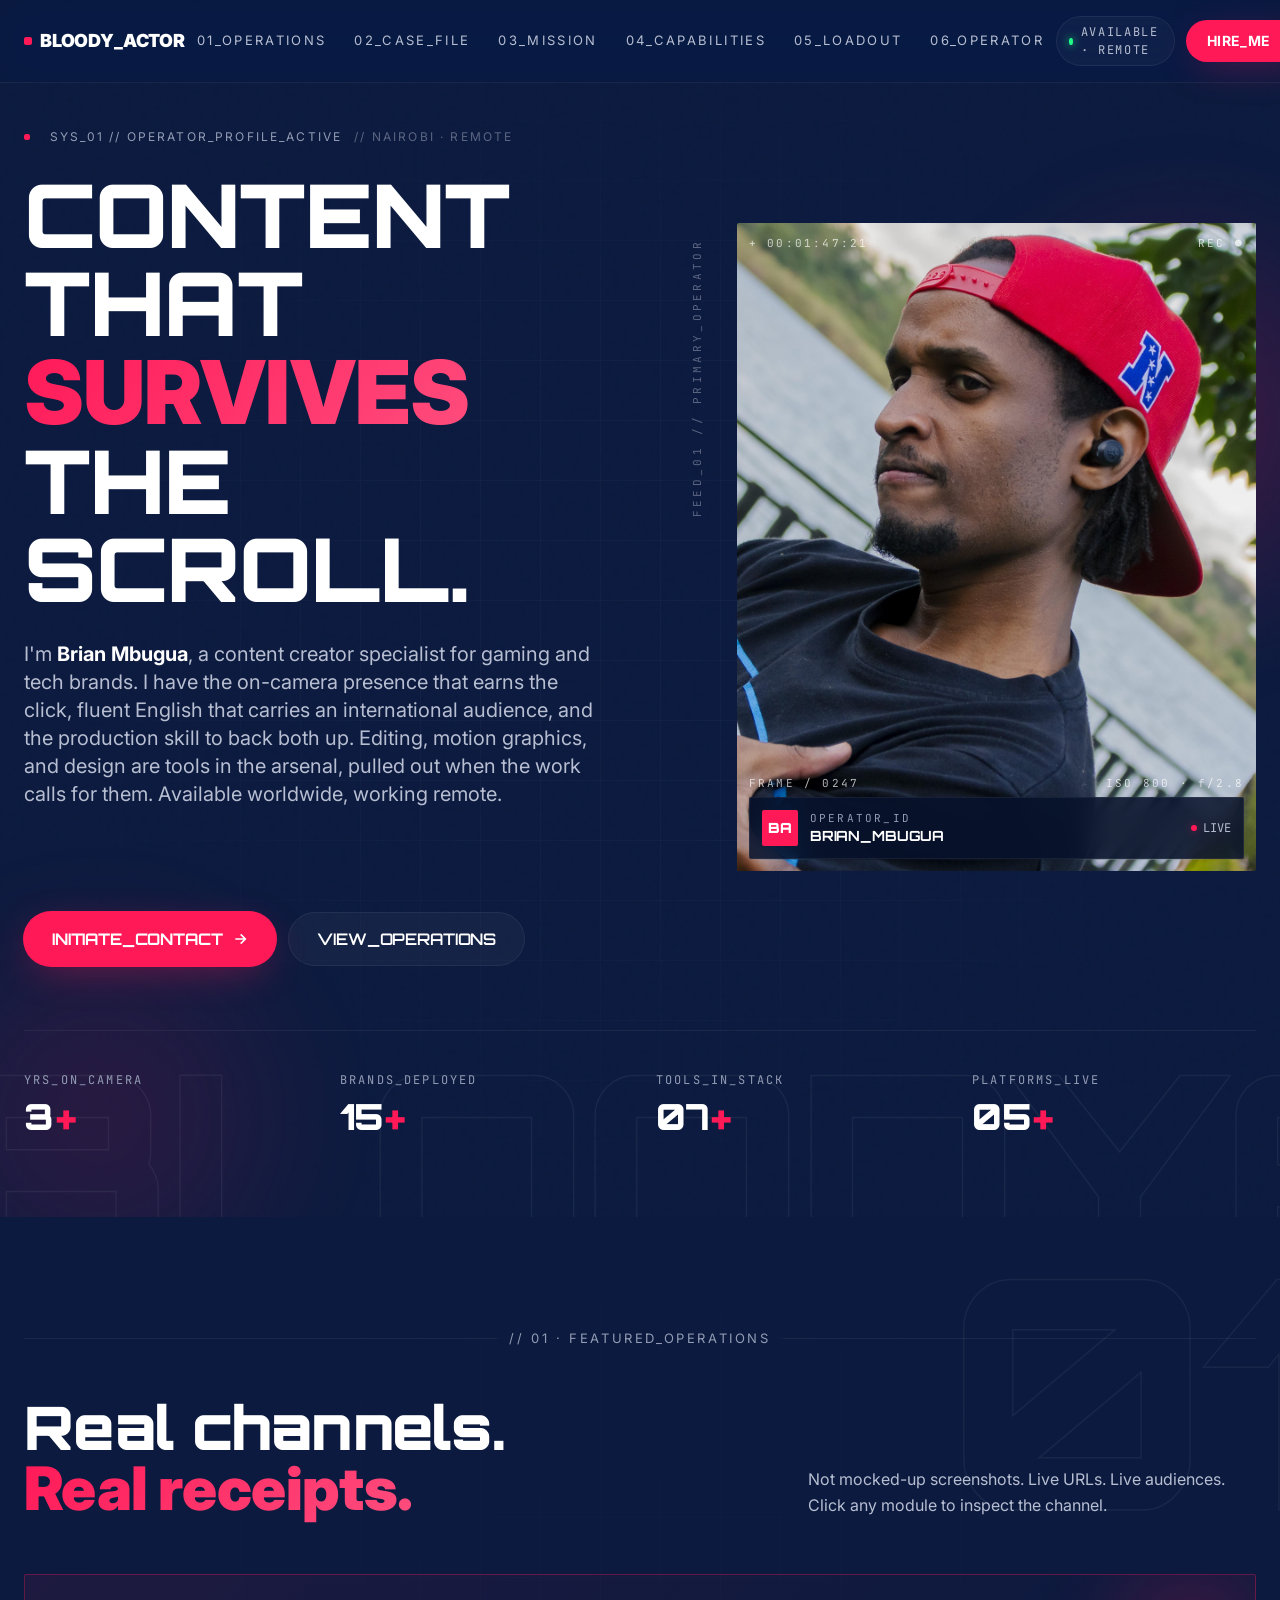
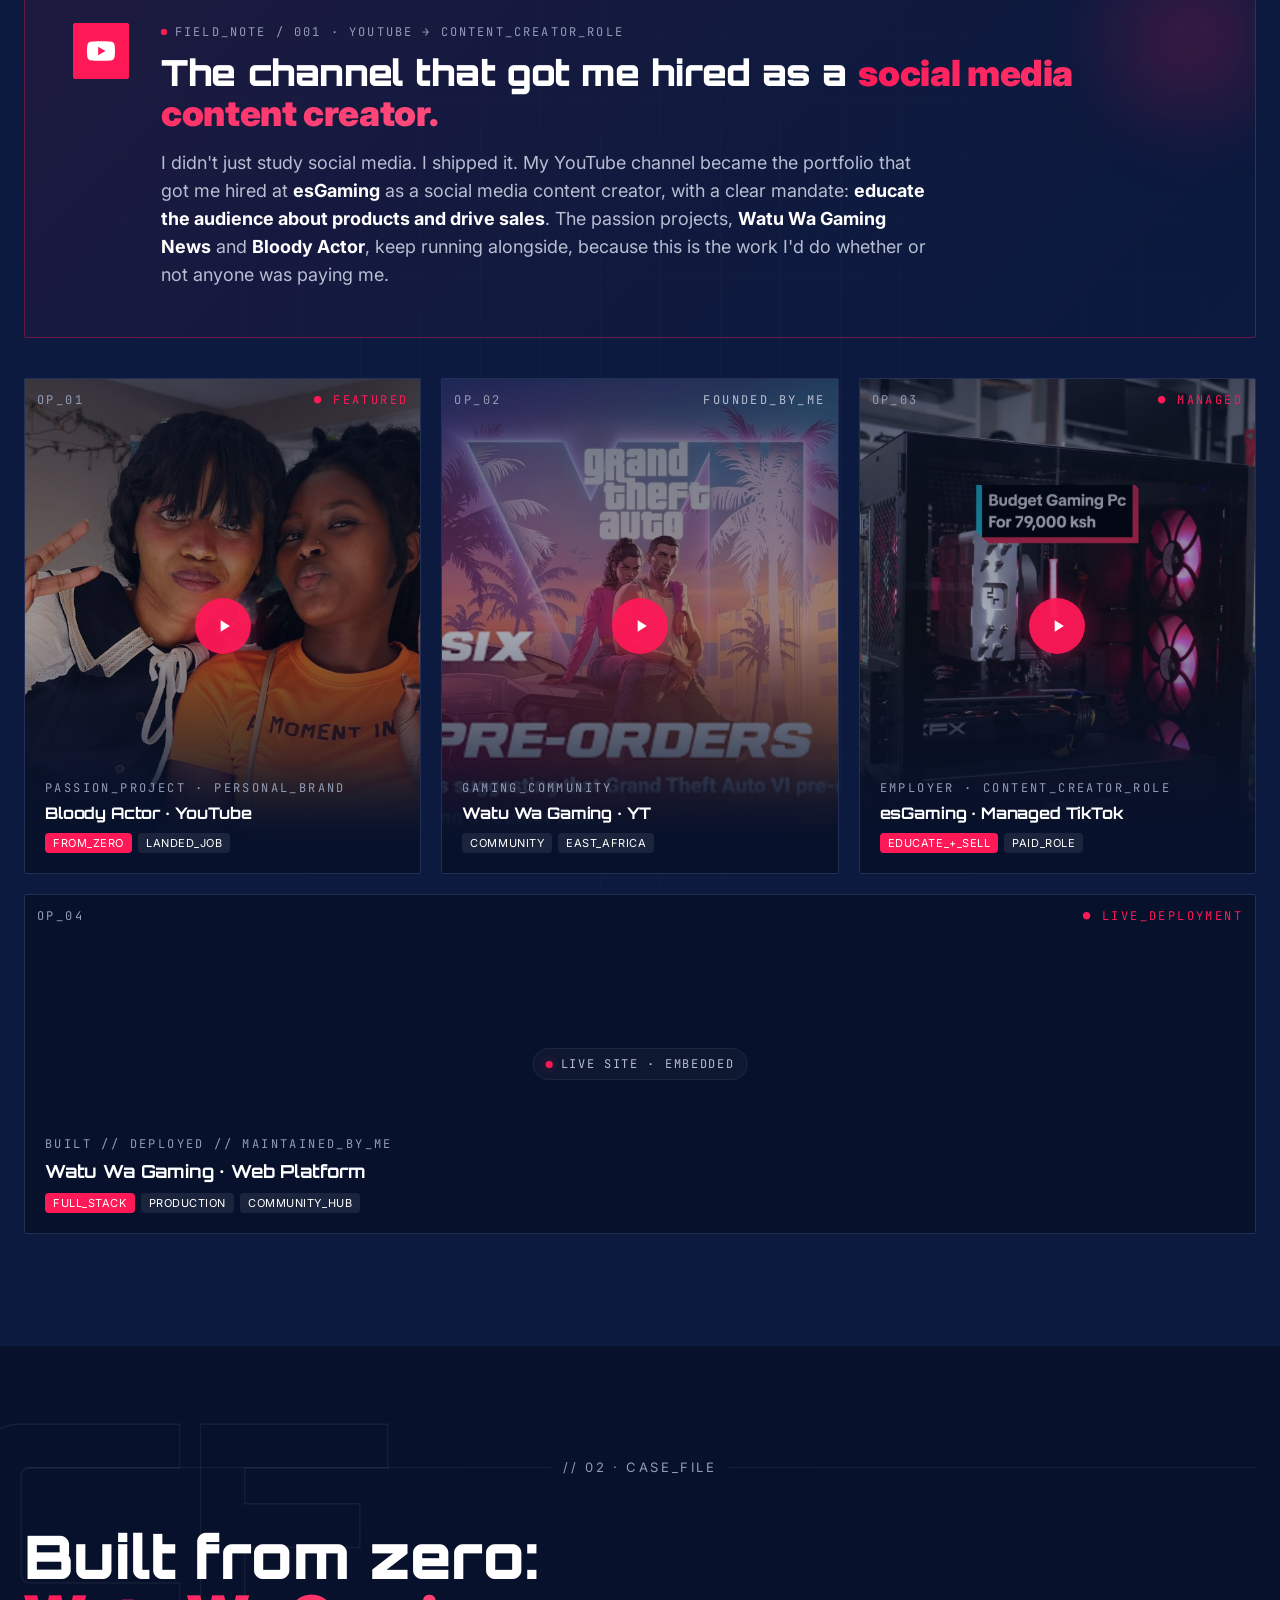
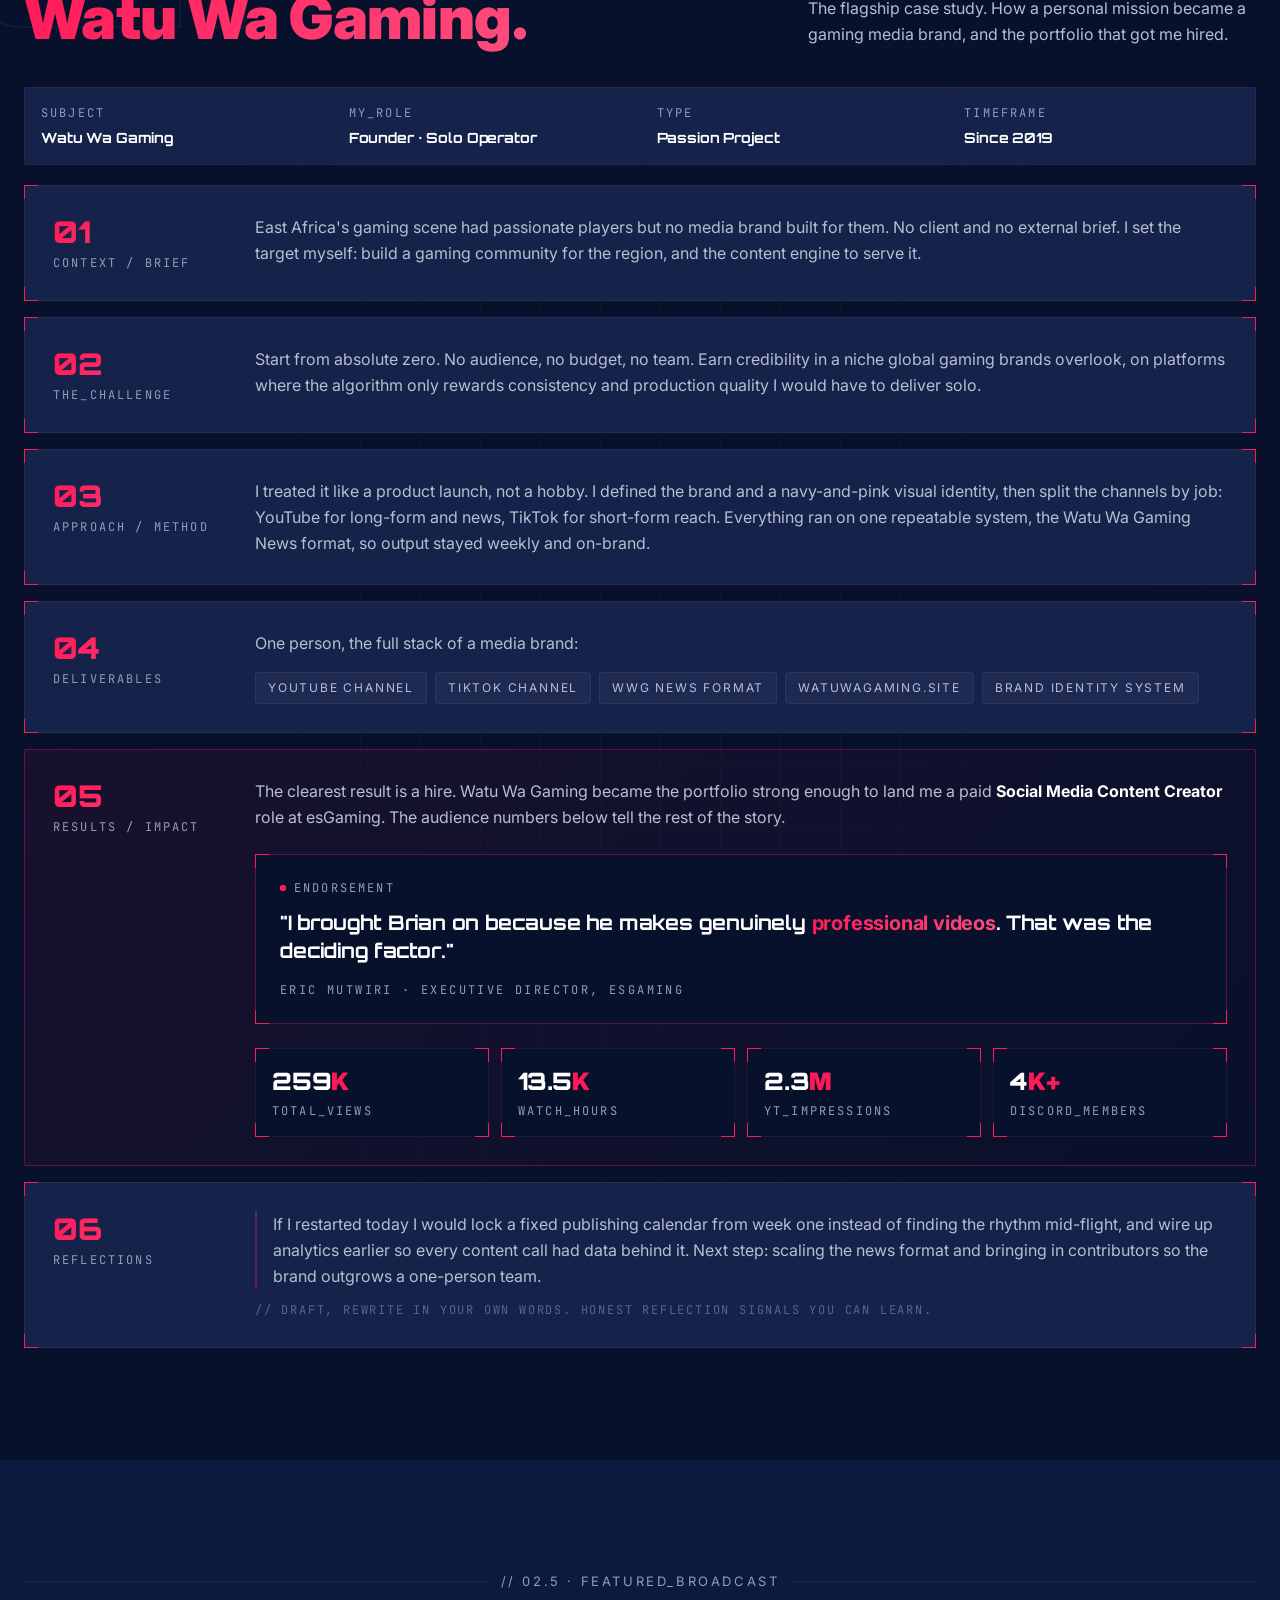
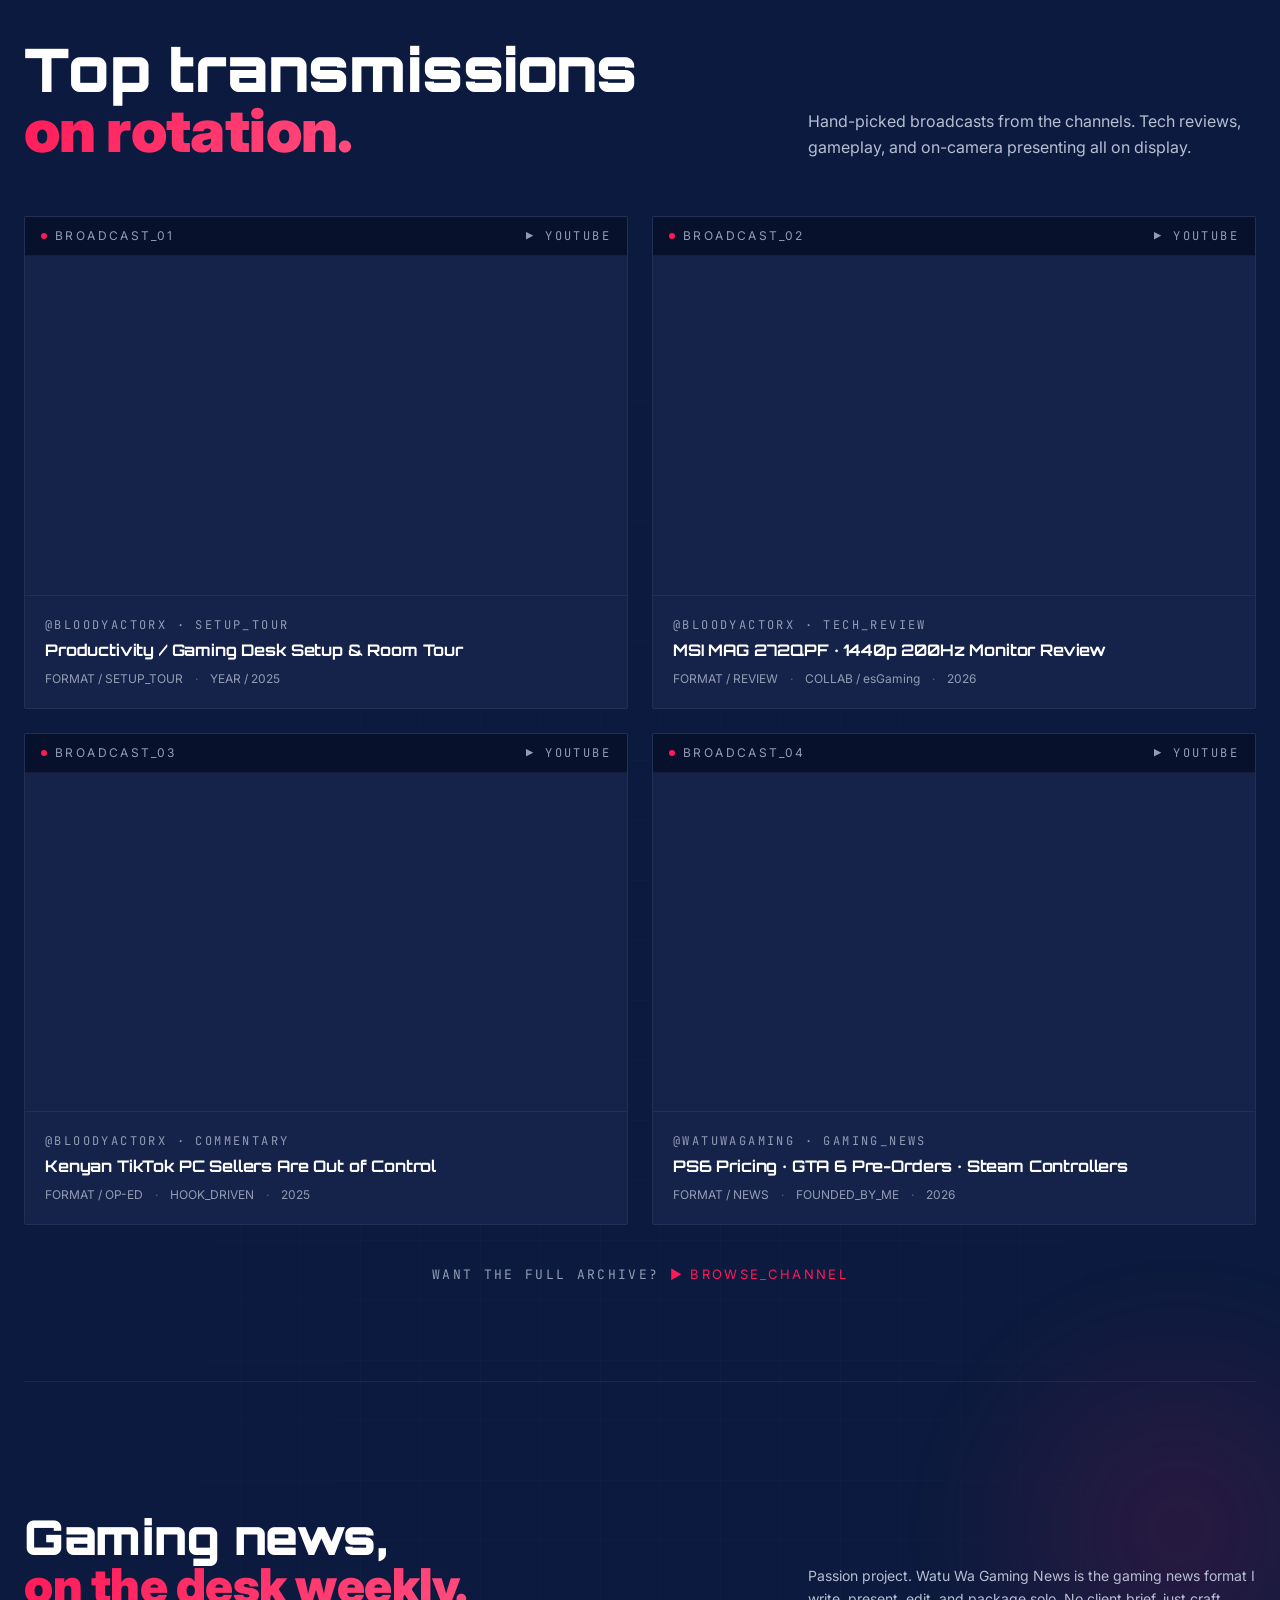
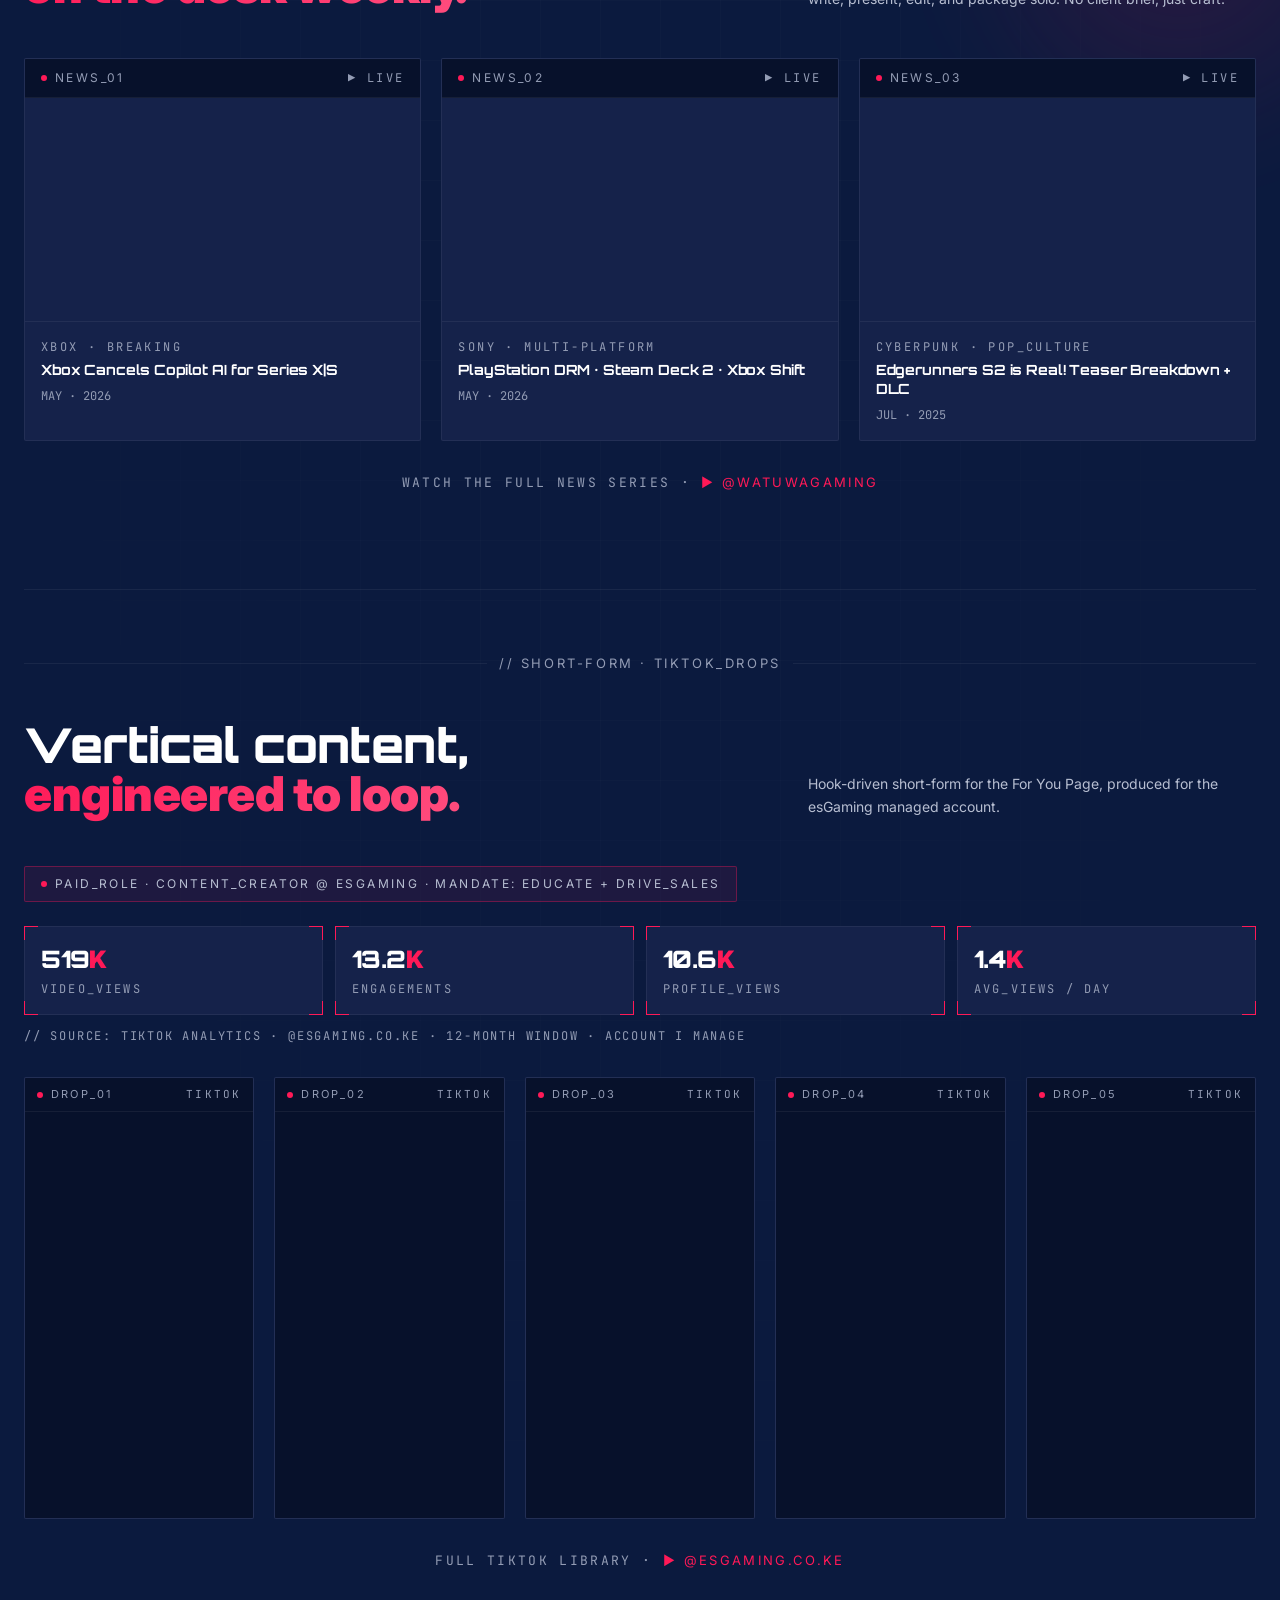
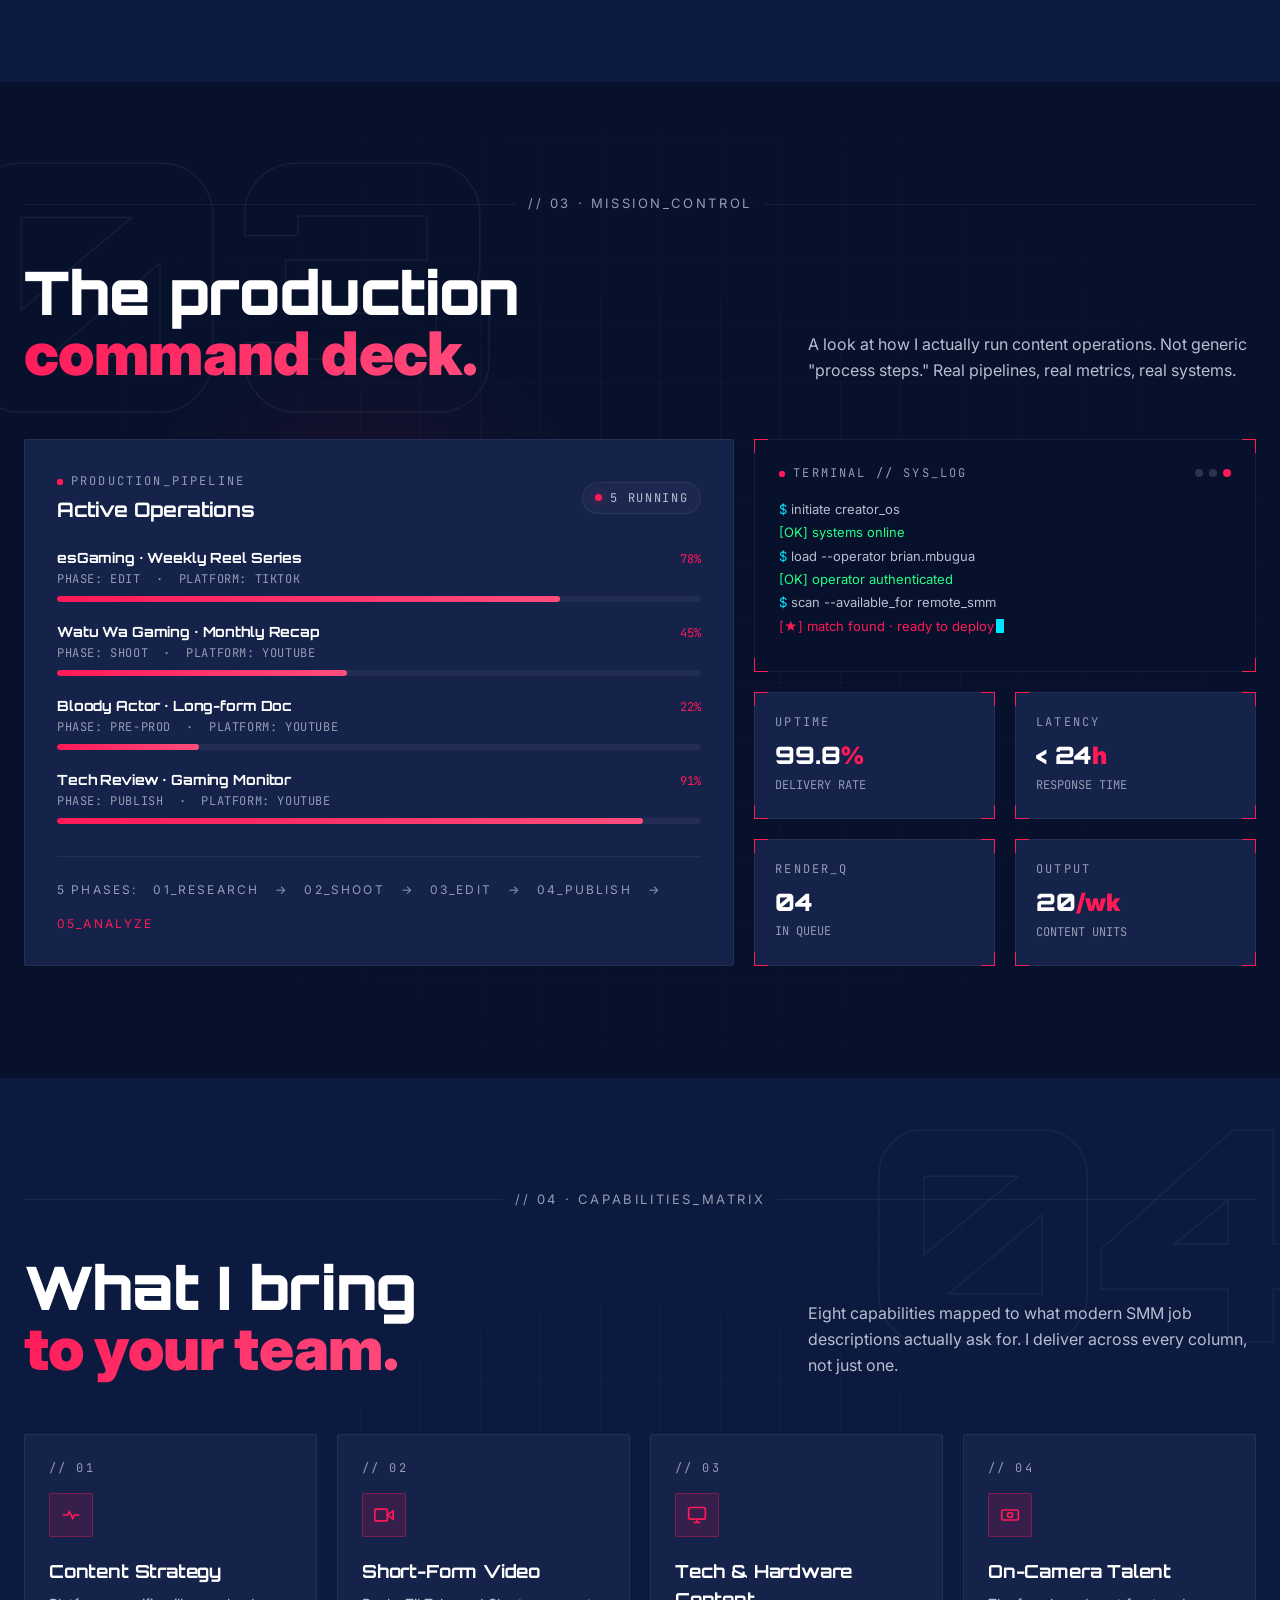
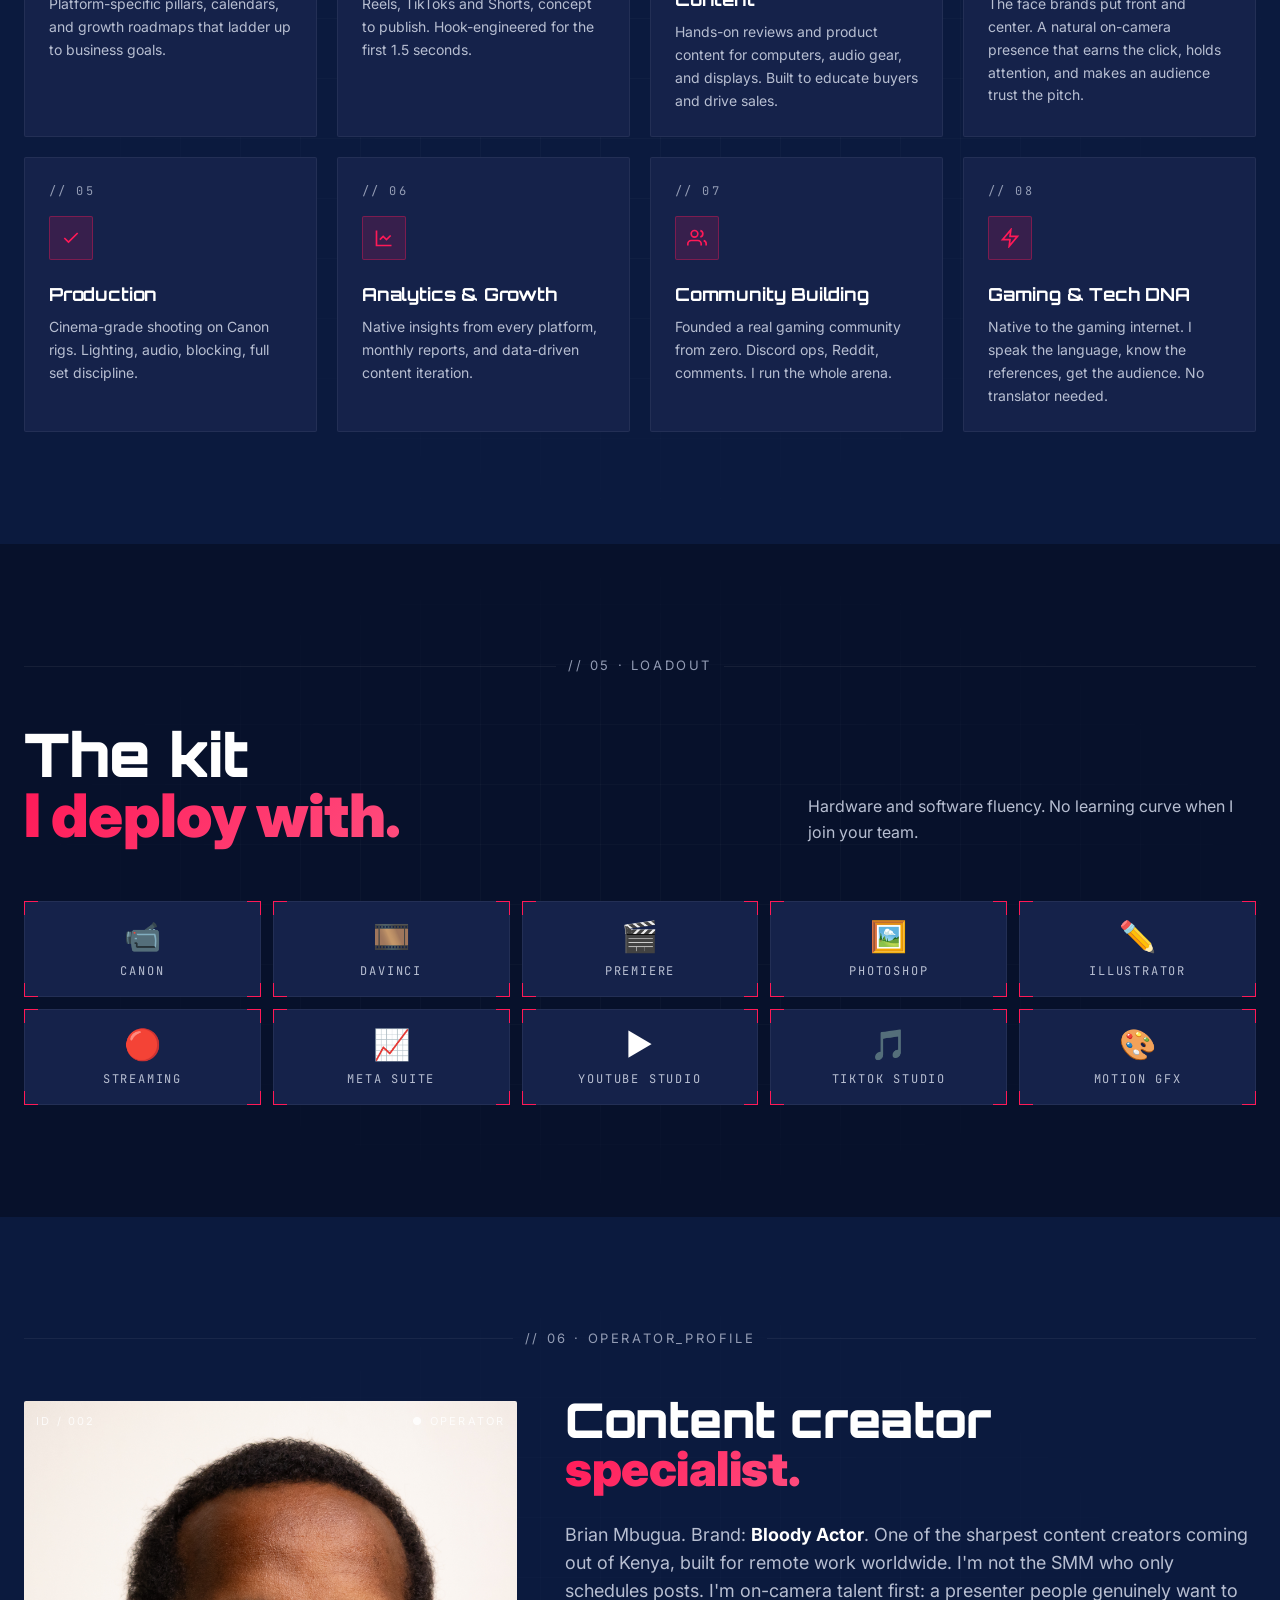
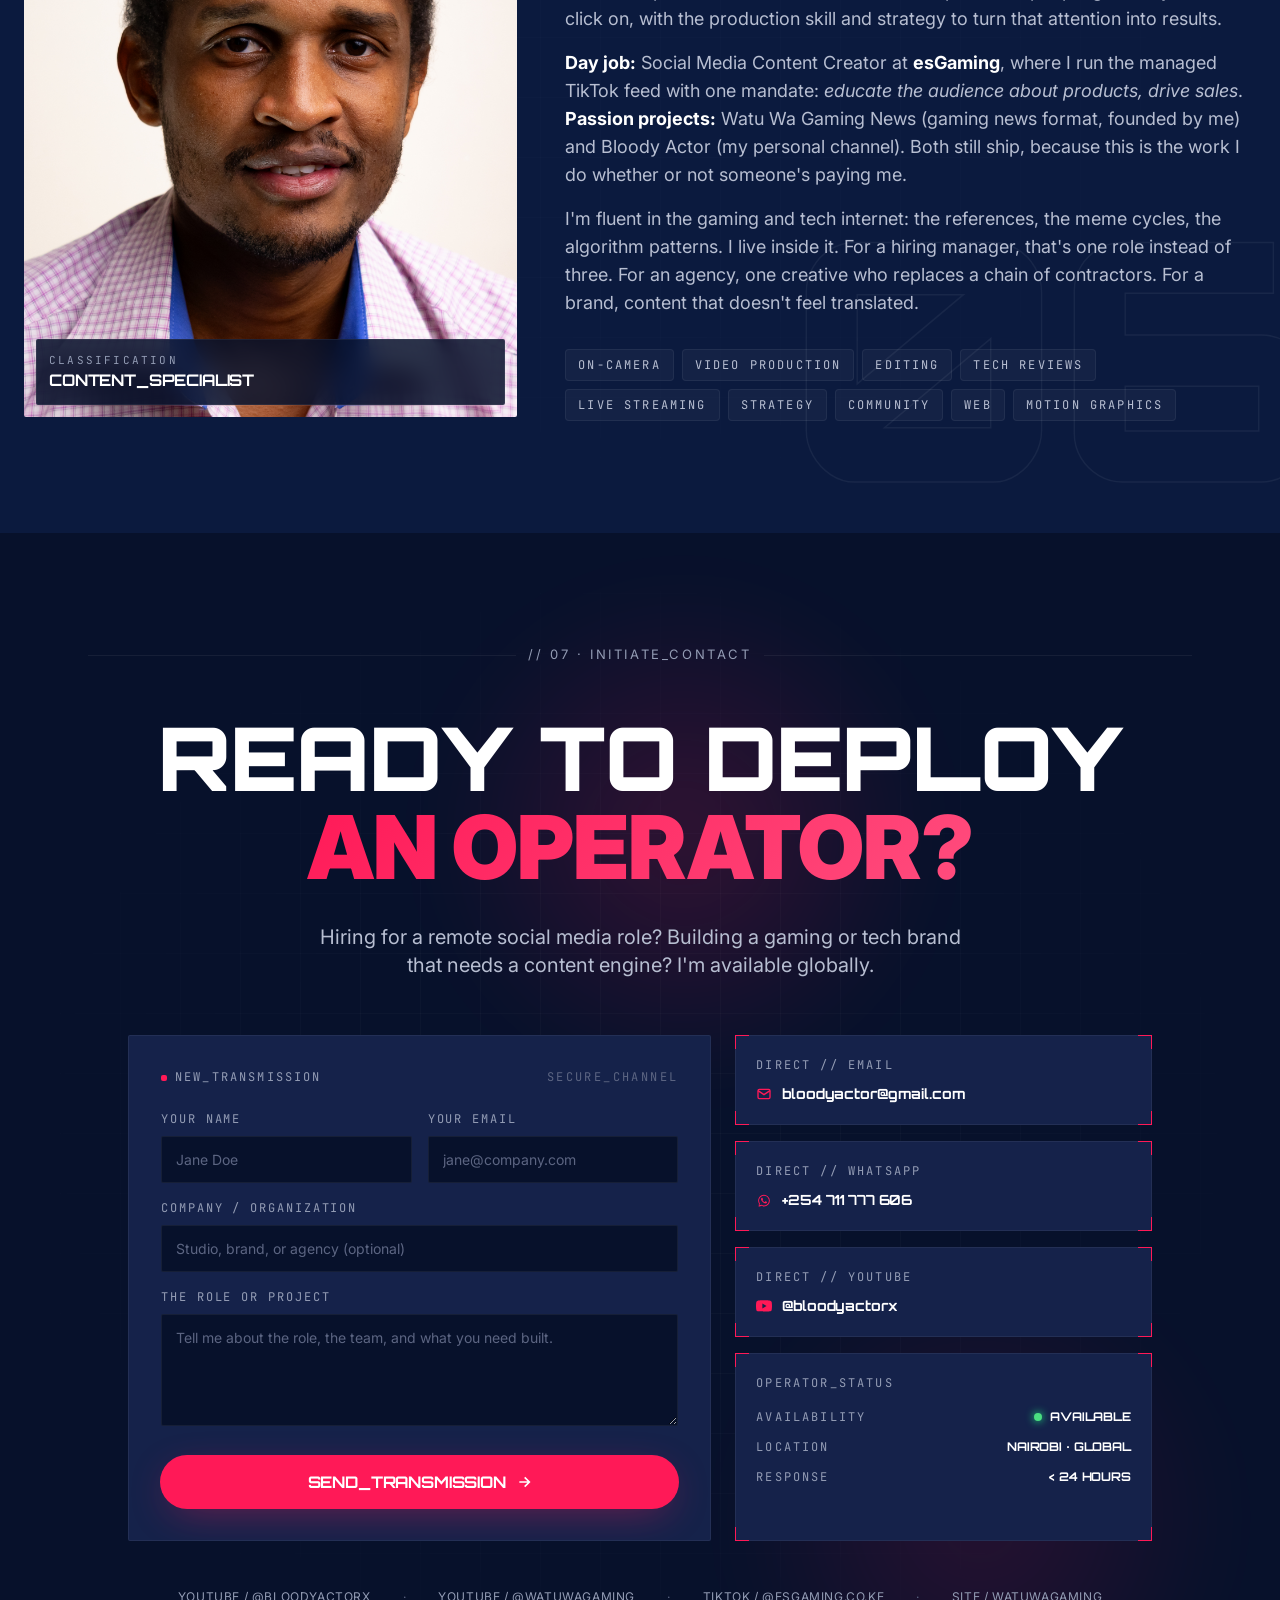
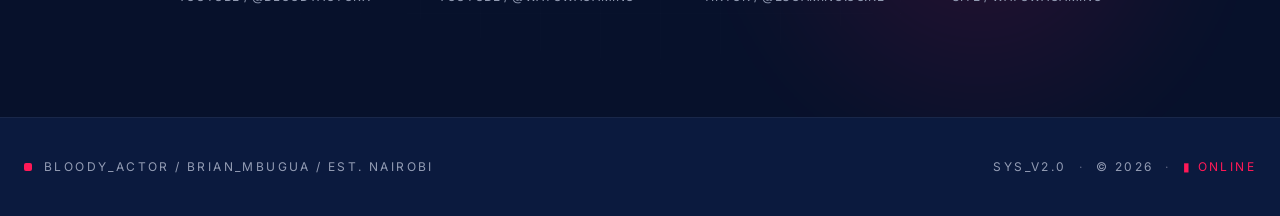
==== commit 164eab8b: "Add Eric Mutwiri reference, WhatsApp contact; fix endorsement title Eric Mutwiri added as a CV refer" ====
--- a/index.html
+++ b/index.html
@@ -737,7 +737,7 @@
                 <p class="font-display font-bold text-lg md:text-xl leading-snug">
                   "I brought Brian on because he makes genuinely <span class="gradient-text">professional videos</span>. That was the deciding factor."
                 </p>
-                <p class="font-mono text-[12px] tracking-[0.2em] mt-4" style="color: var(--text-2);">ERIC MUTWIRI · CEO, ESGAMING</p>
+                <p class="font-mono text-[12px] tracking-[0.2em] mt-4" style="color: var(--text-2);">ERIC MUTWIRI · EXECUTIVE DIRECTOR, ESGAMING</p>
               </div>
 
               <!-- METRICS — real figures from YouTube Studio + Discord -->
@@ -1672,6 +1672,15 @@
               <span class="font-display font-bold text-sm">bloodyactor@gmail.com</span>
             </div>
           </a>
+          <!-- whatsapp -->
+          <a href="https://wa.me/254711777606" target="_blank" rel="noopener" class="brackets card-hover block p-5 rounded-sm" style="background: var(--surface); border: 1px solid var(--line);">
+            <span class="b-bl"></span><span class="b-br"></span>
+            <div class="label-mono mb-2.5">DIRECT // WHATSAPP</div>
+            <div class="flex items-center gap-2.5">
+              <svg class="w-4 h-4 text-pink" fill="currentColor" viewBox="0 0 24 24"><path d="M17.6 6.32A8.78 8.78 0 0012 4a8.85 8.85 0 00-7.6 13.28L4 22l4.84-1.27A8.84 8.84 0 0012 21.7a8.86 8.86 0 008.85-8.84 8.78 8.78 0 00-3.25-6.54zM12 20.2a7.34 7.34 0 01-3.74-1l-.27-.16-2.78.73.74-2.71-.18-.28A7.33 7.33 0 1112 20.2zm4-5.5c-.22-.11-1.31-.65-1.51-.72s-.35-.11-.5.11-.57.72-.7.87-.26.16-.48.05a6 6 0 01-1.77-1.09 6.66 6.66 0 01-1.23-1.52c-.13-.22 0-.34.1-.45s.22-.26.33-.39a1.49 1.49 0 00.22-.37.4.4 0 000-.39c0-.11-.5-1.2-.68-1.64s-.36-.37-.5-.38h-.42a.81.81 0 00-.59.27 2.47 2.47 0 00-.77 1.84 4.29 4.29 0 00.9 2.28 9.83 9.83 0 003.76 3.32 12.6 12.6 0 001.26.47 3 3 0 001.39.09 2.27 2.27 0 001.49-1.05 1.84 1.84 0 00.13-1.05c-.05-.1-.19-.16-.41-.27z"/></svg>
+              <span class="font-display font-bold text-sm">+254 711 777 606</span>
+            </div>
+          </a>
           <!-- youtube -->
           <a href="https://www.youtube.com/@bloodyactorx" target="_blank" rel="noopener" class="brackets card-hover block p-5 rounded-sm" style="background: var(--surface); border: 1px solid var(--line);">
             <span class="b-bl"></span><span class="b-br"></span>
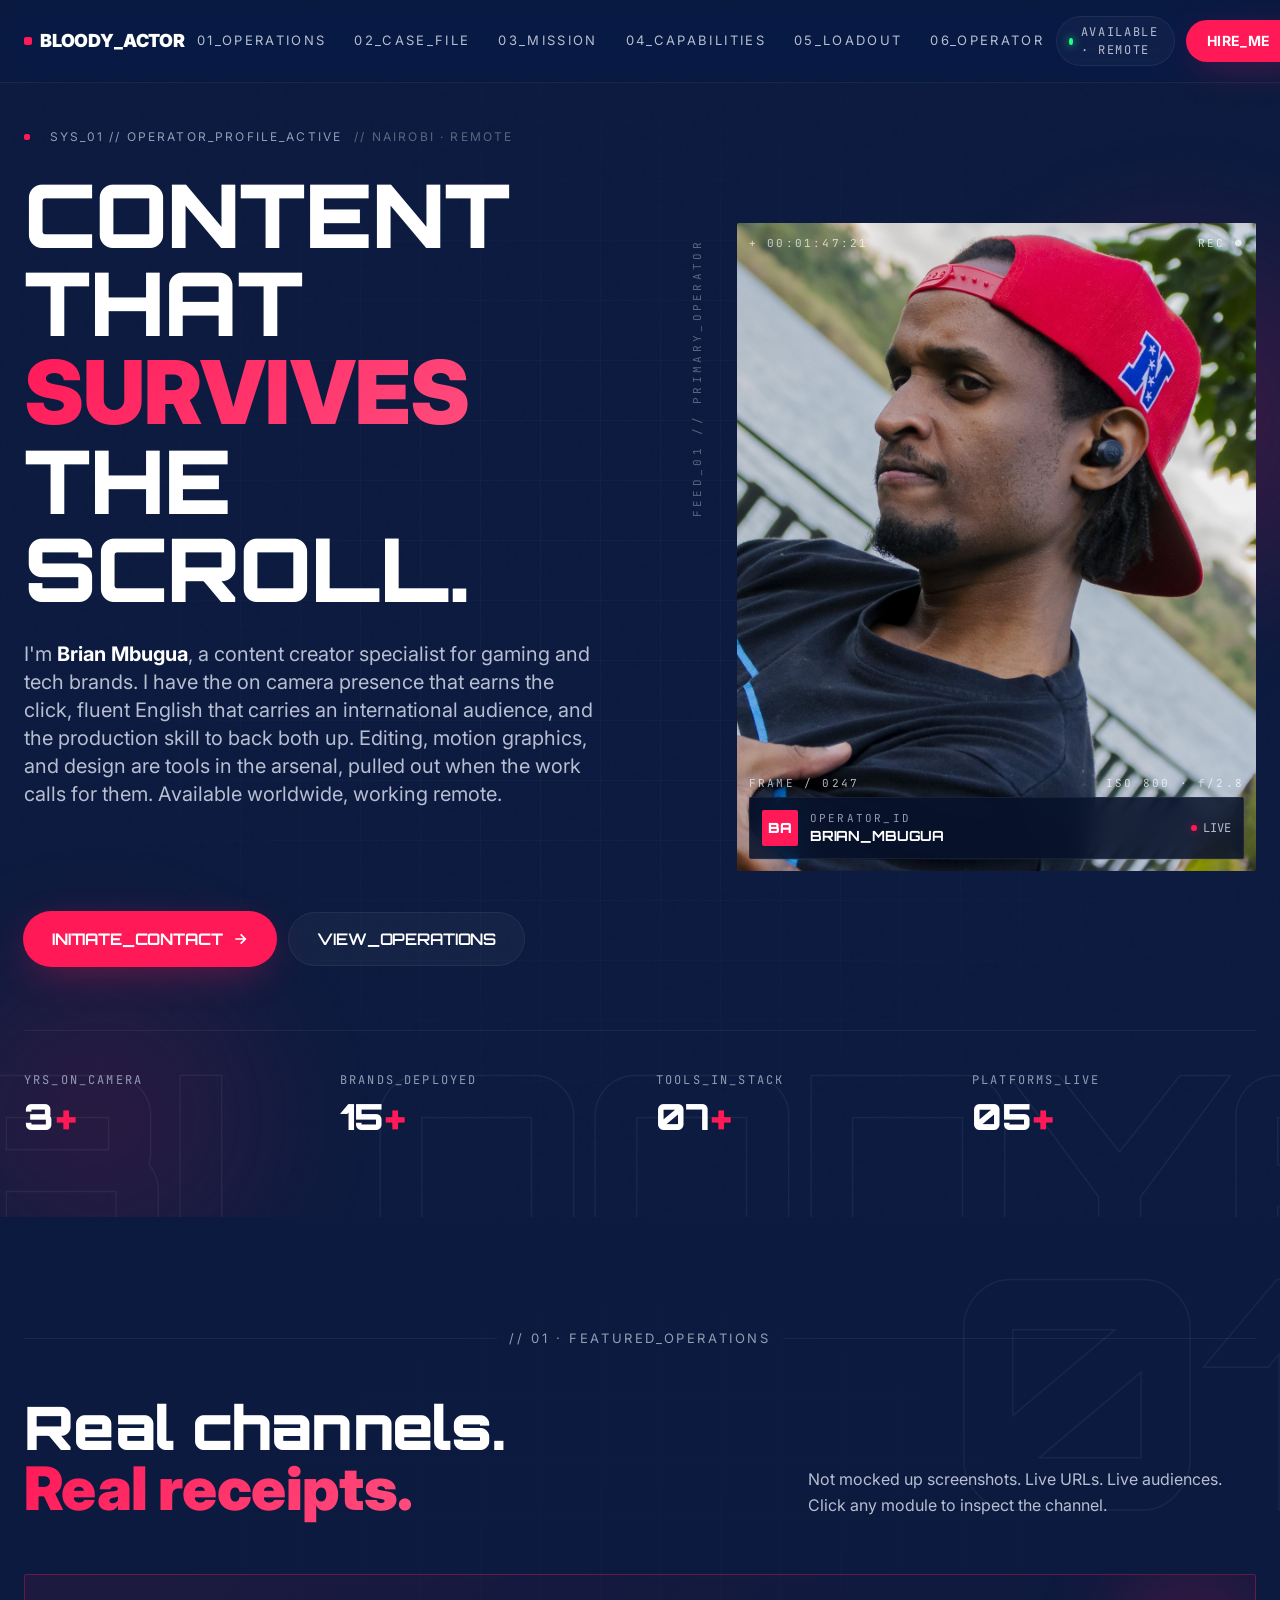
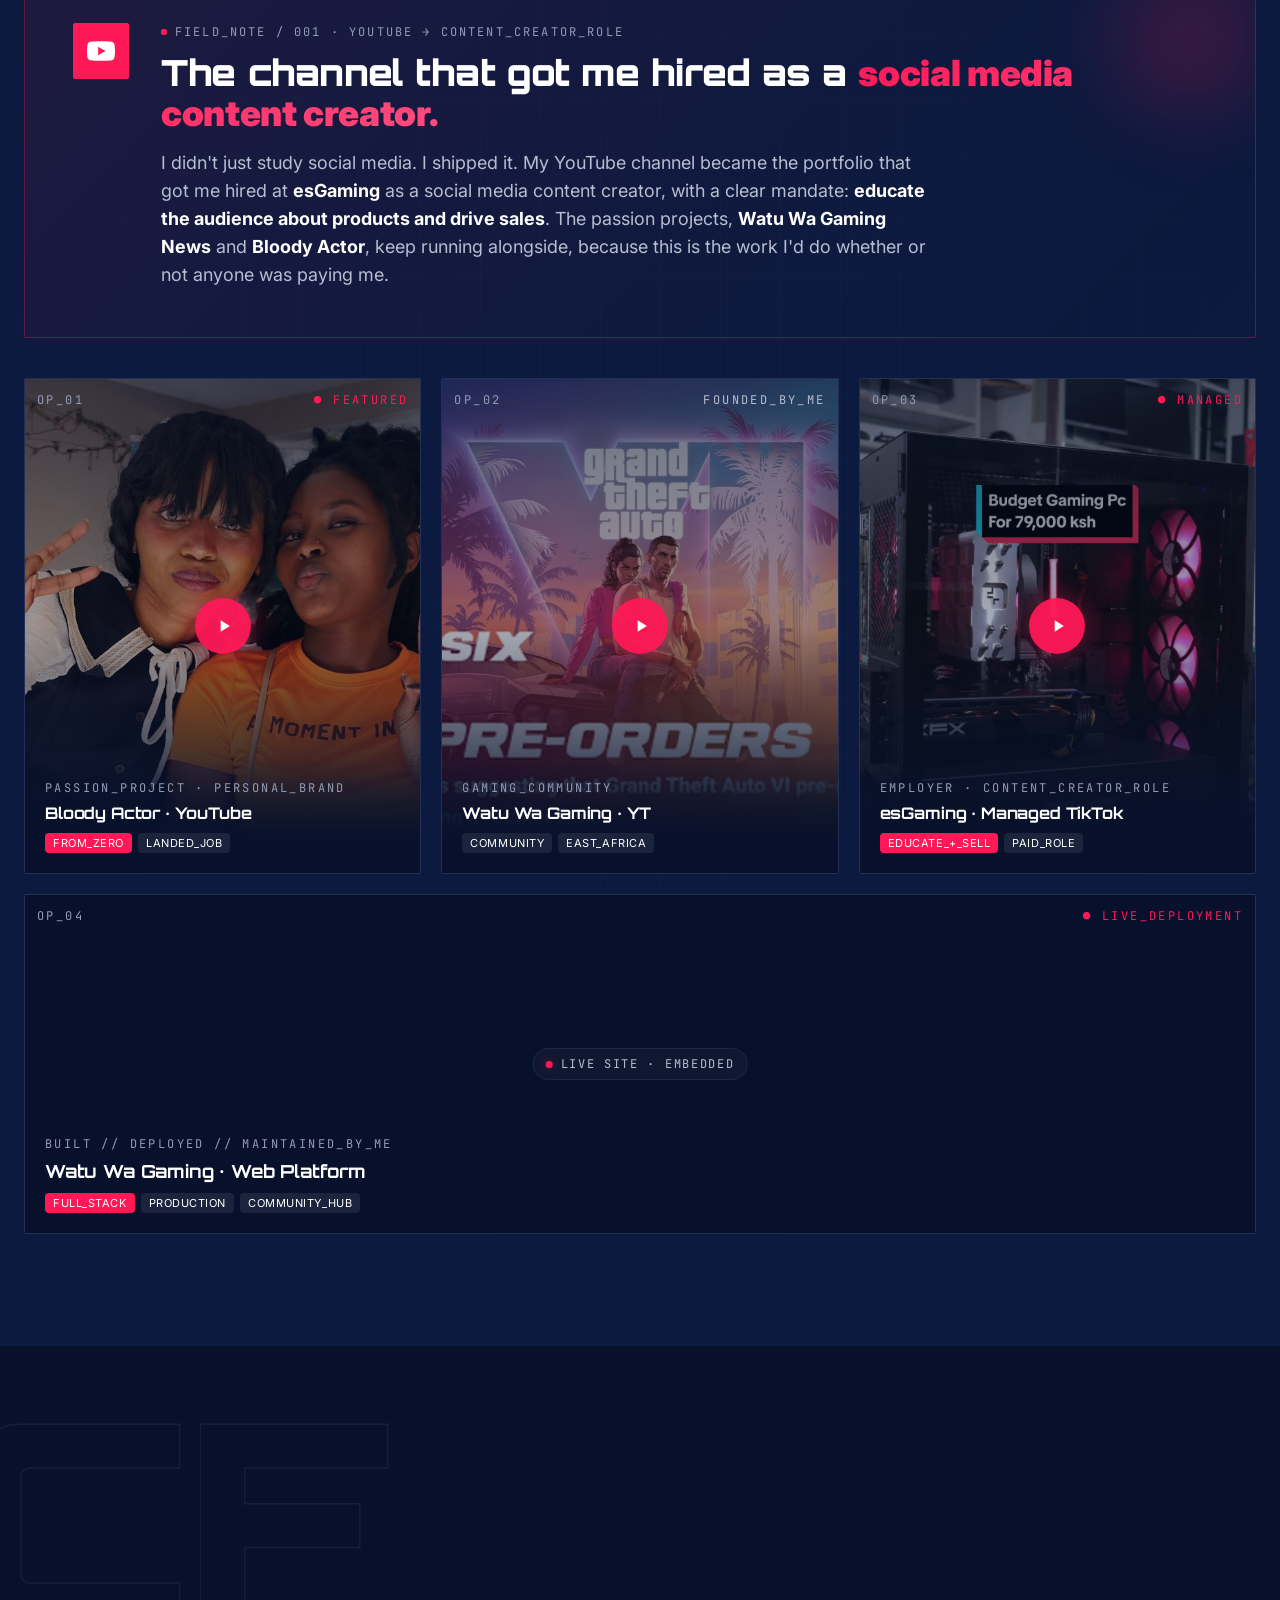
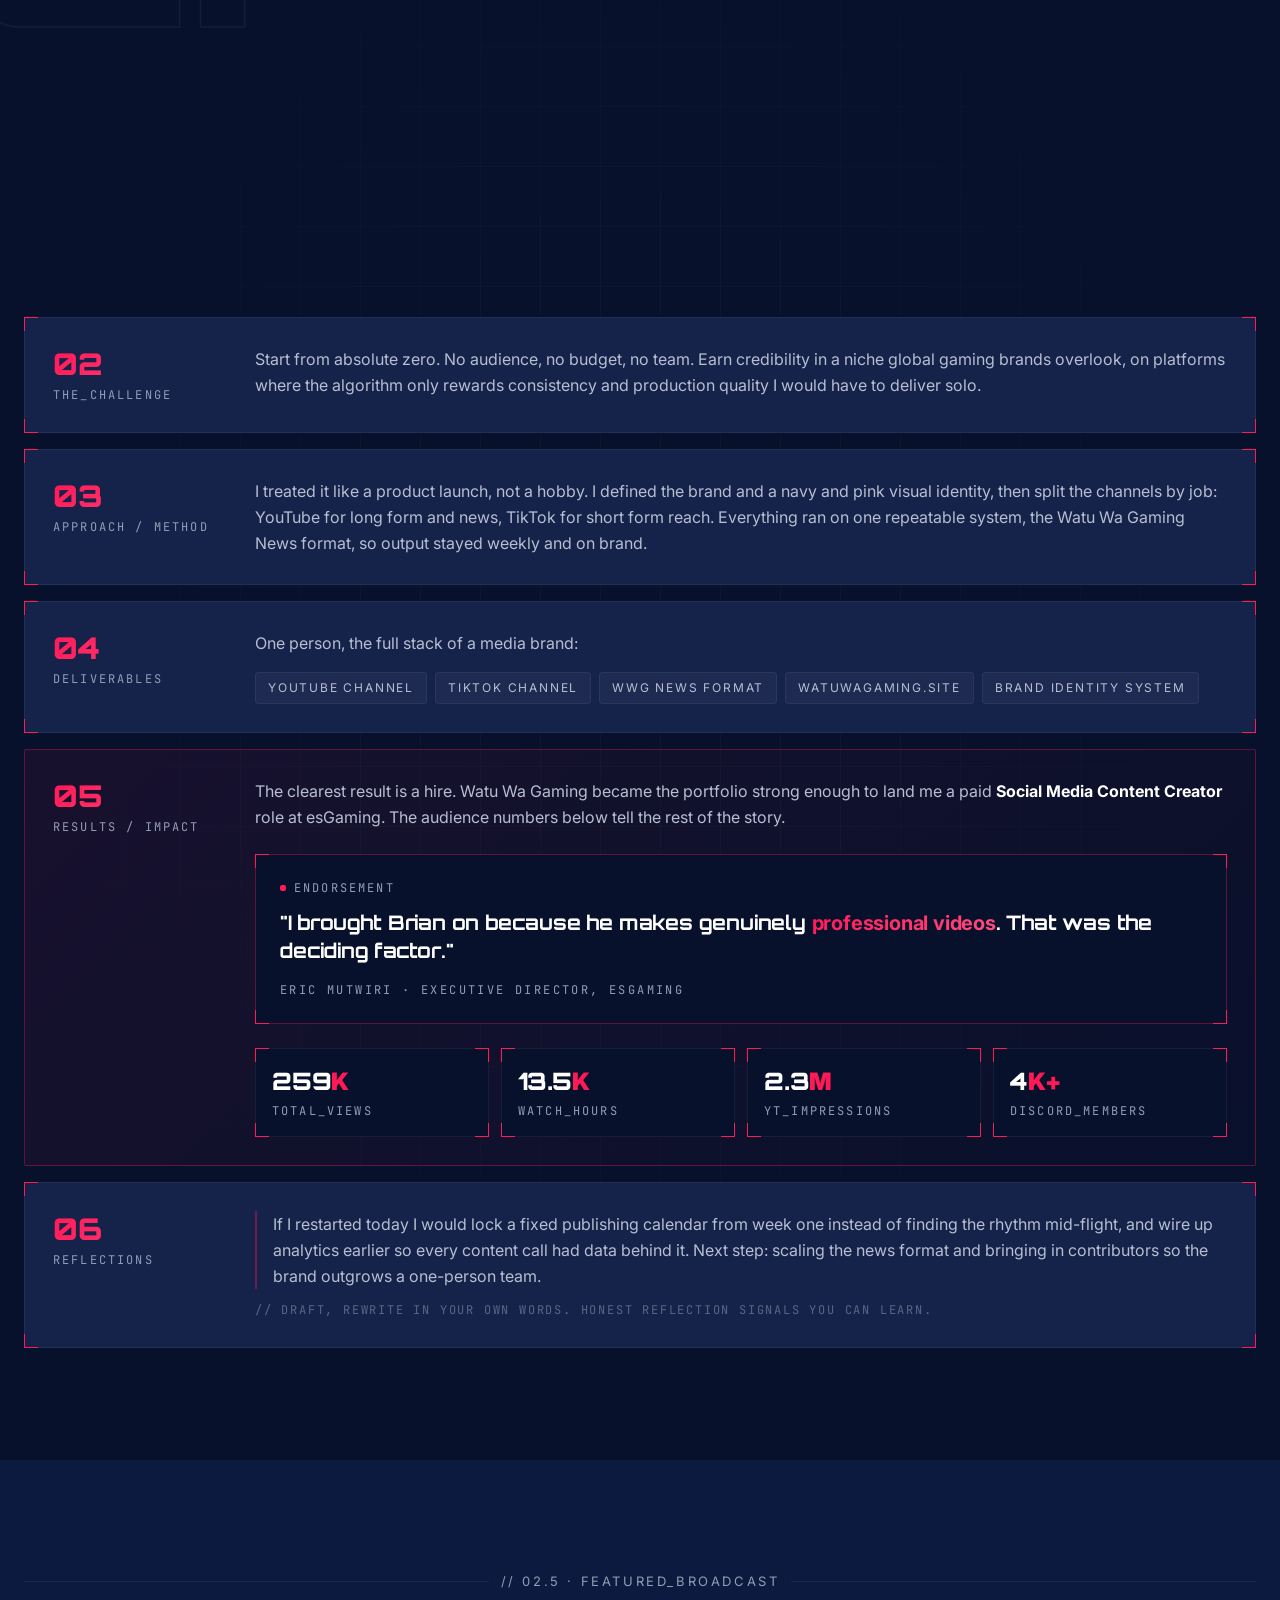
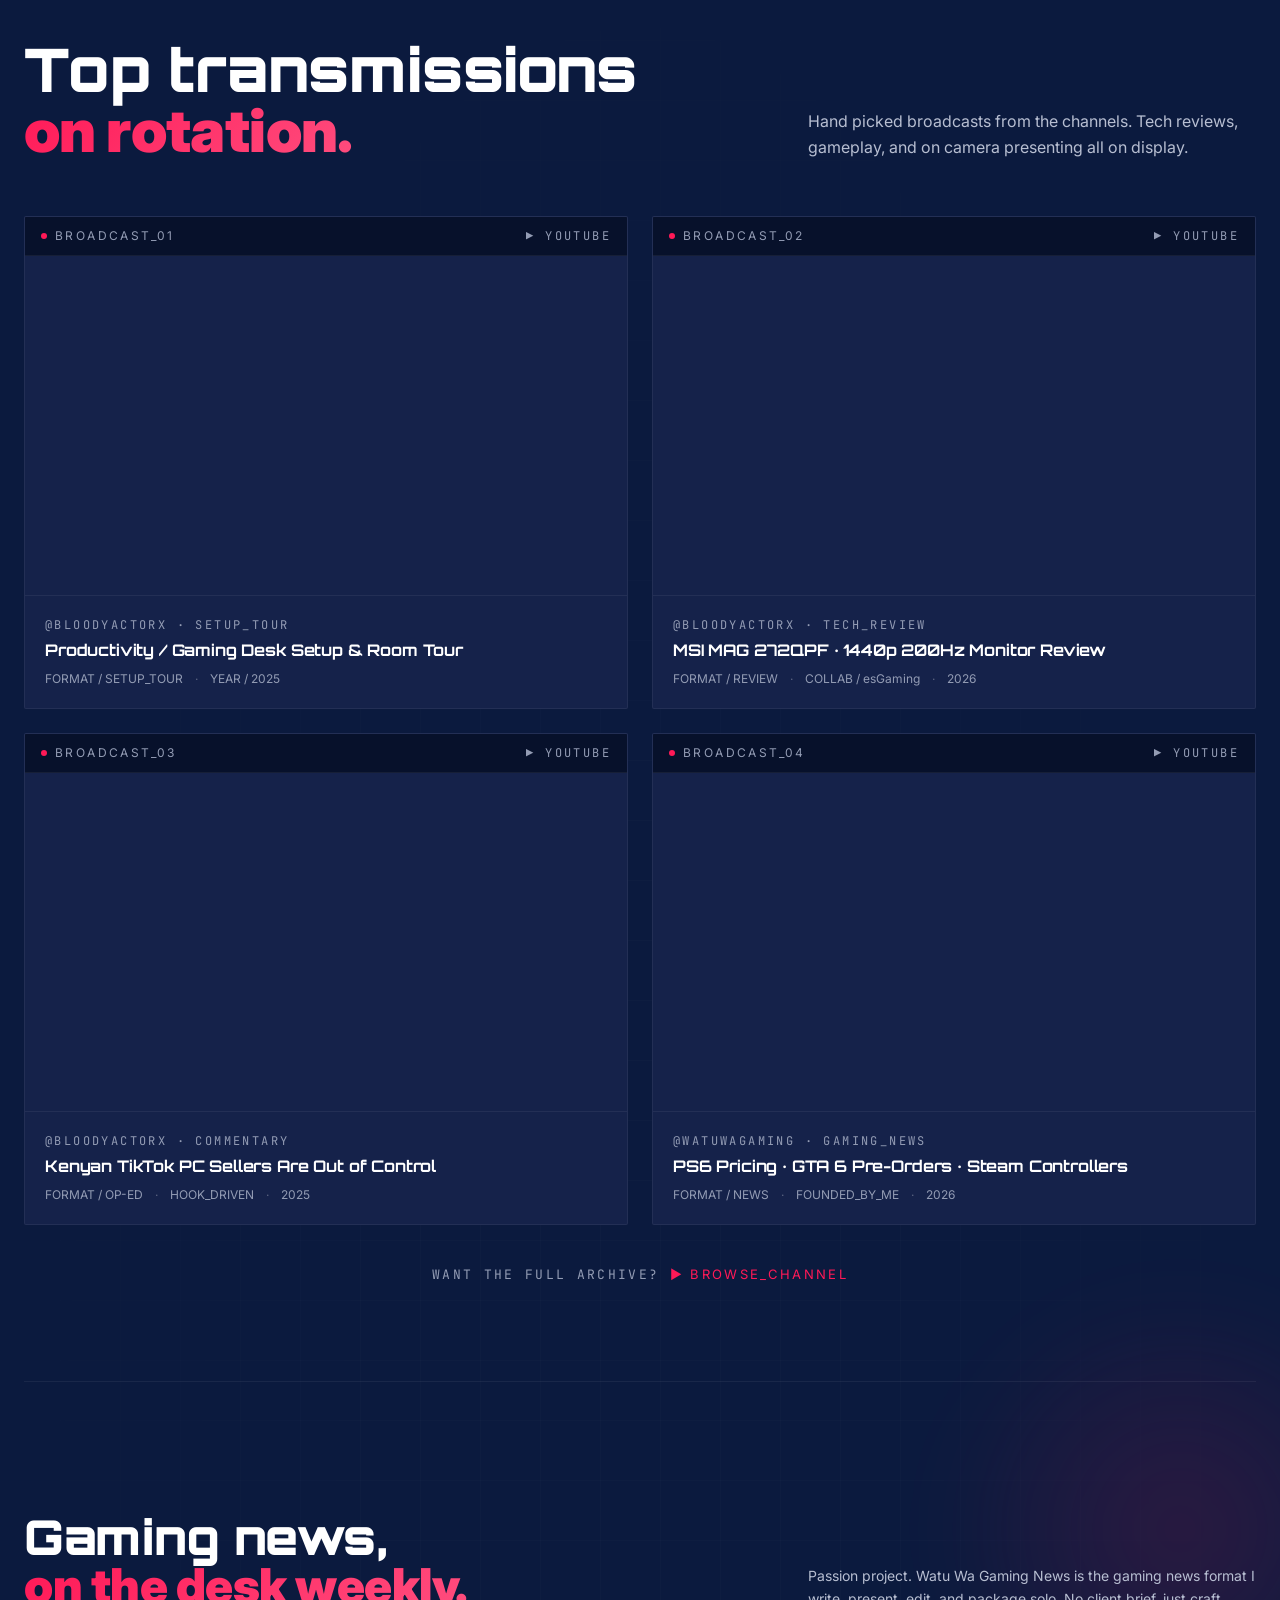
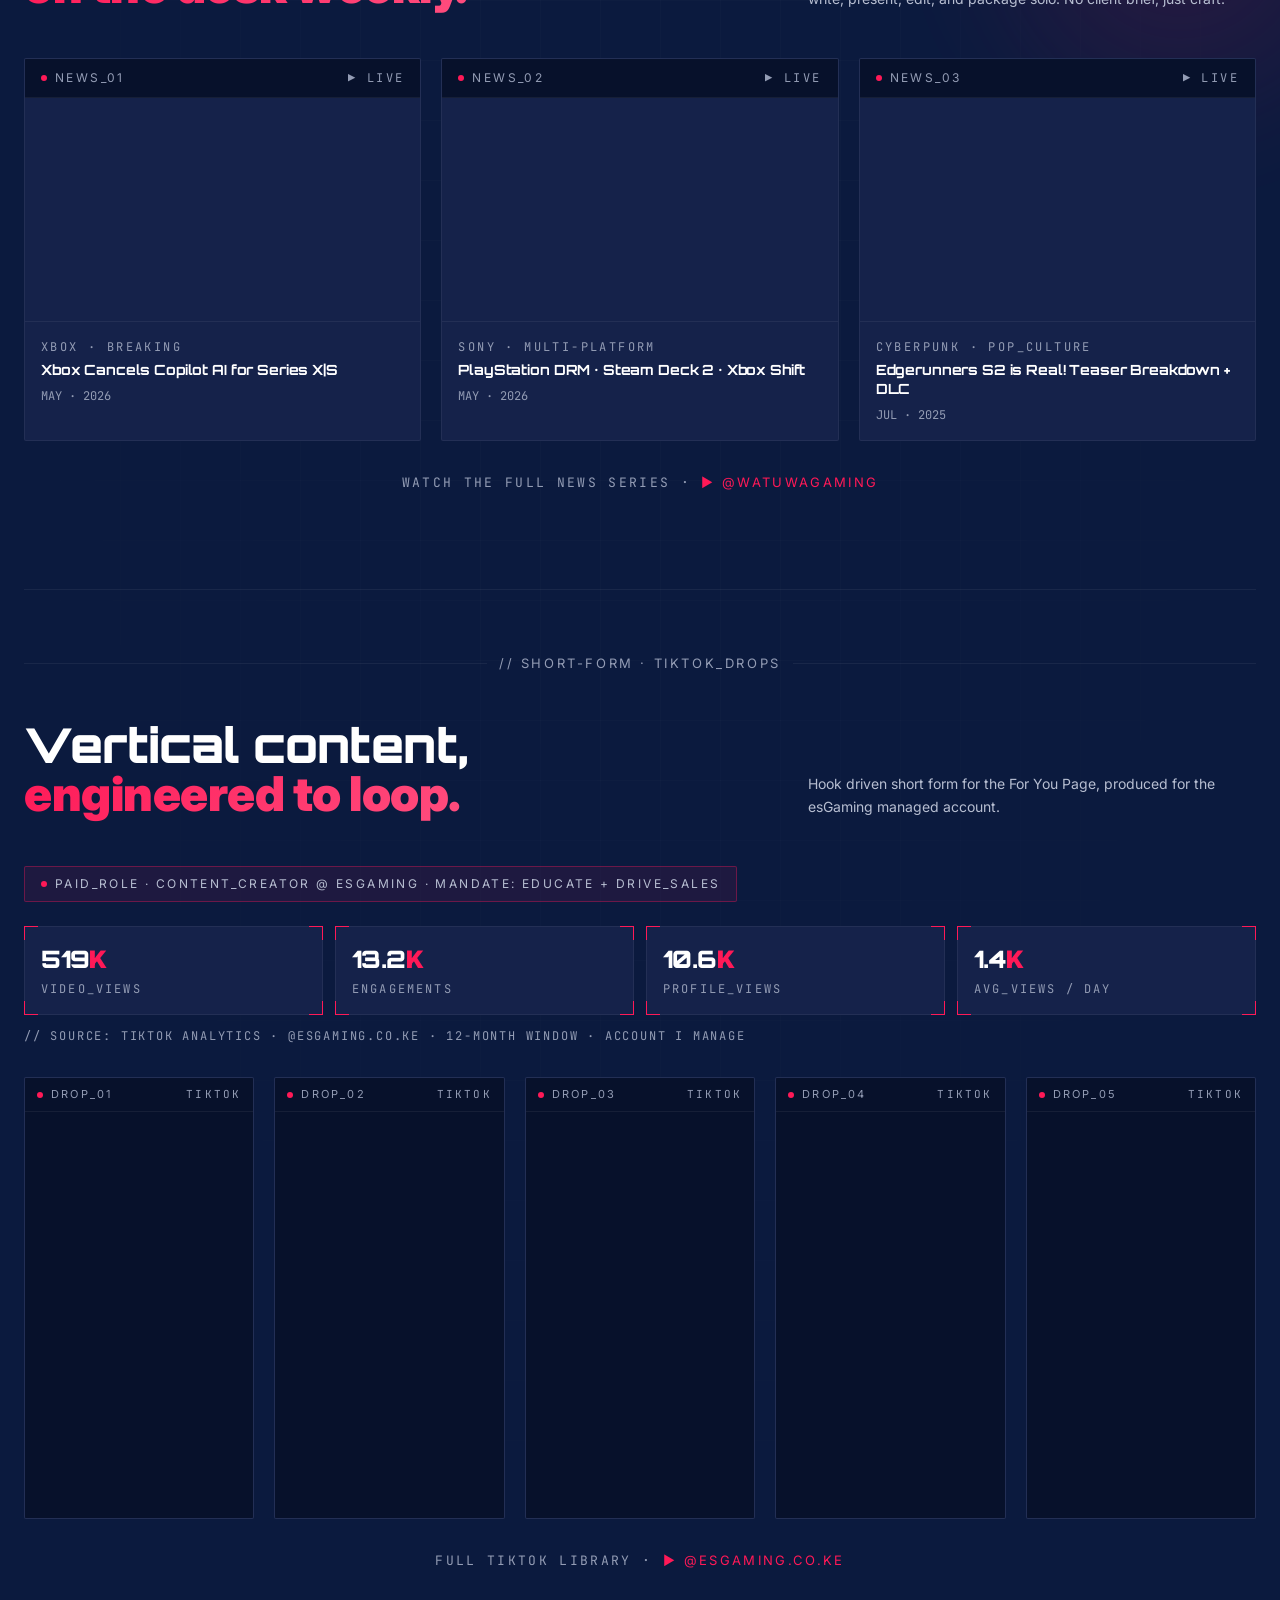
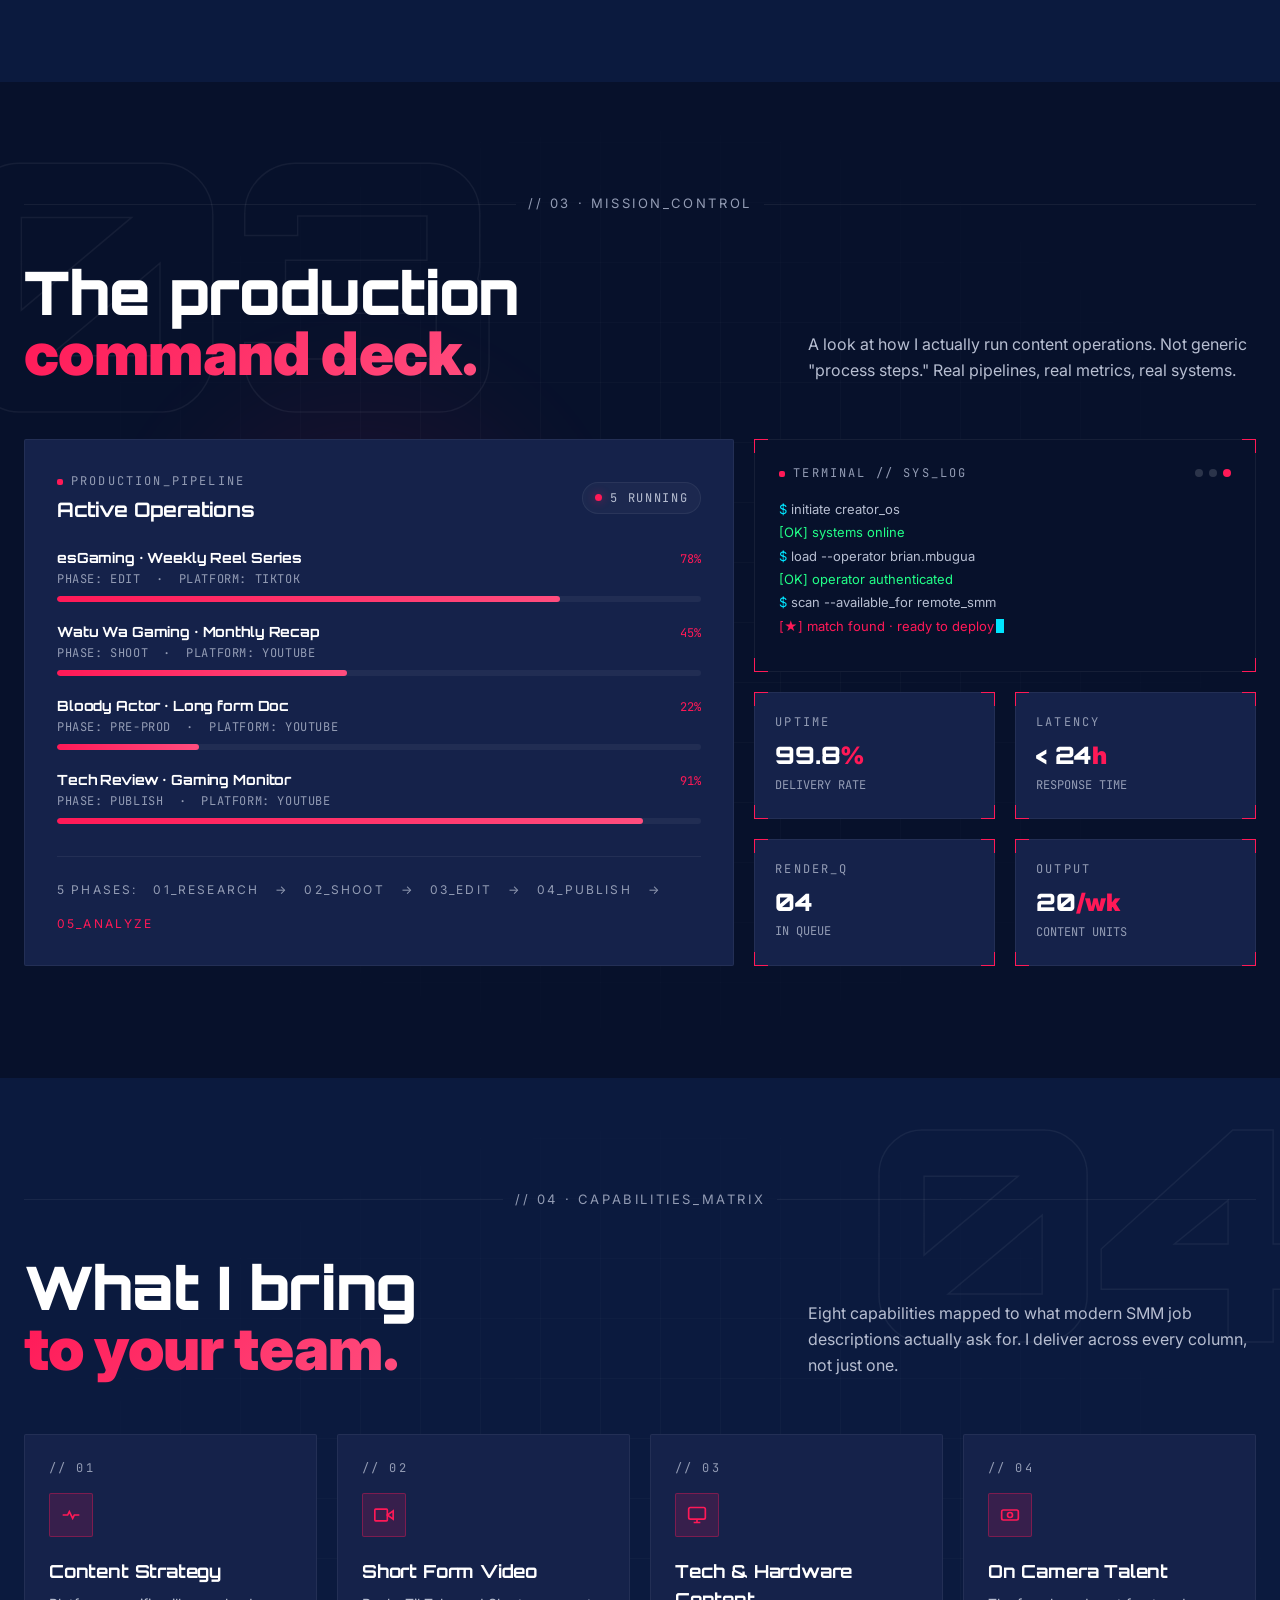
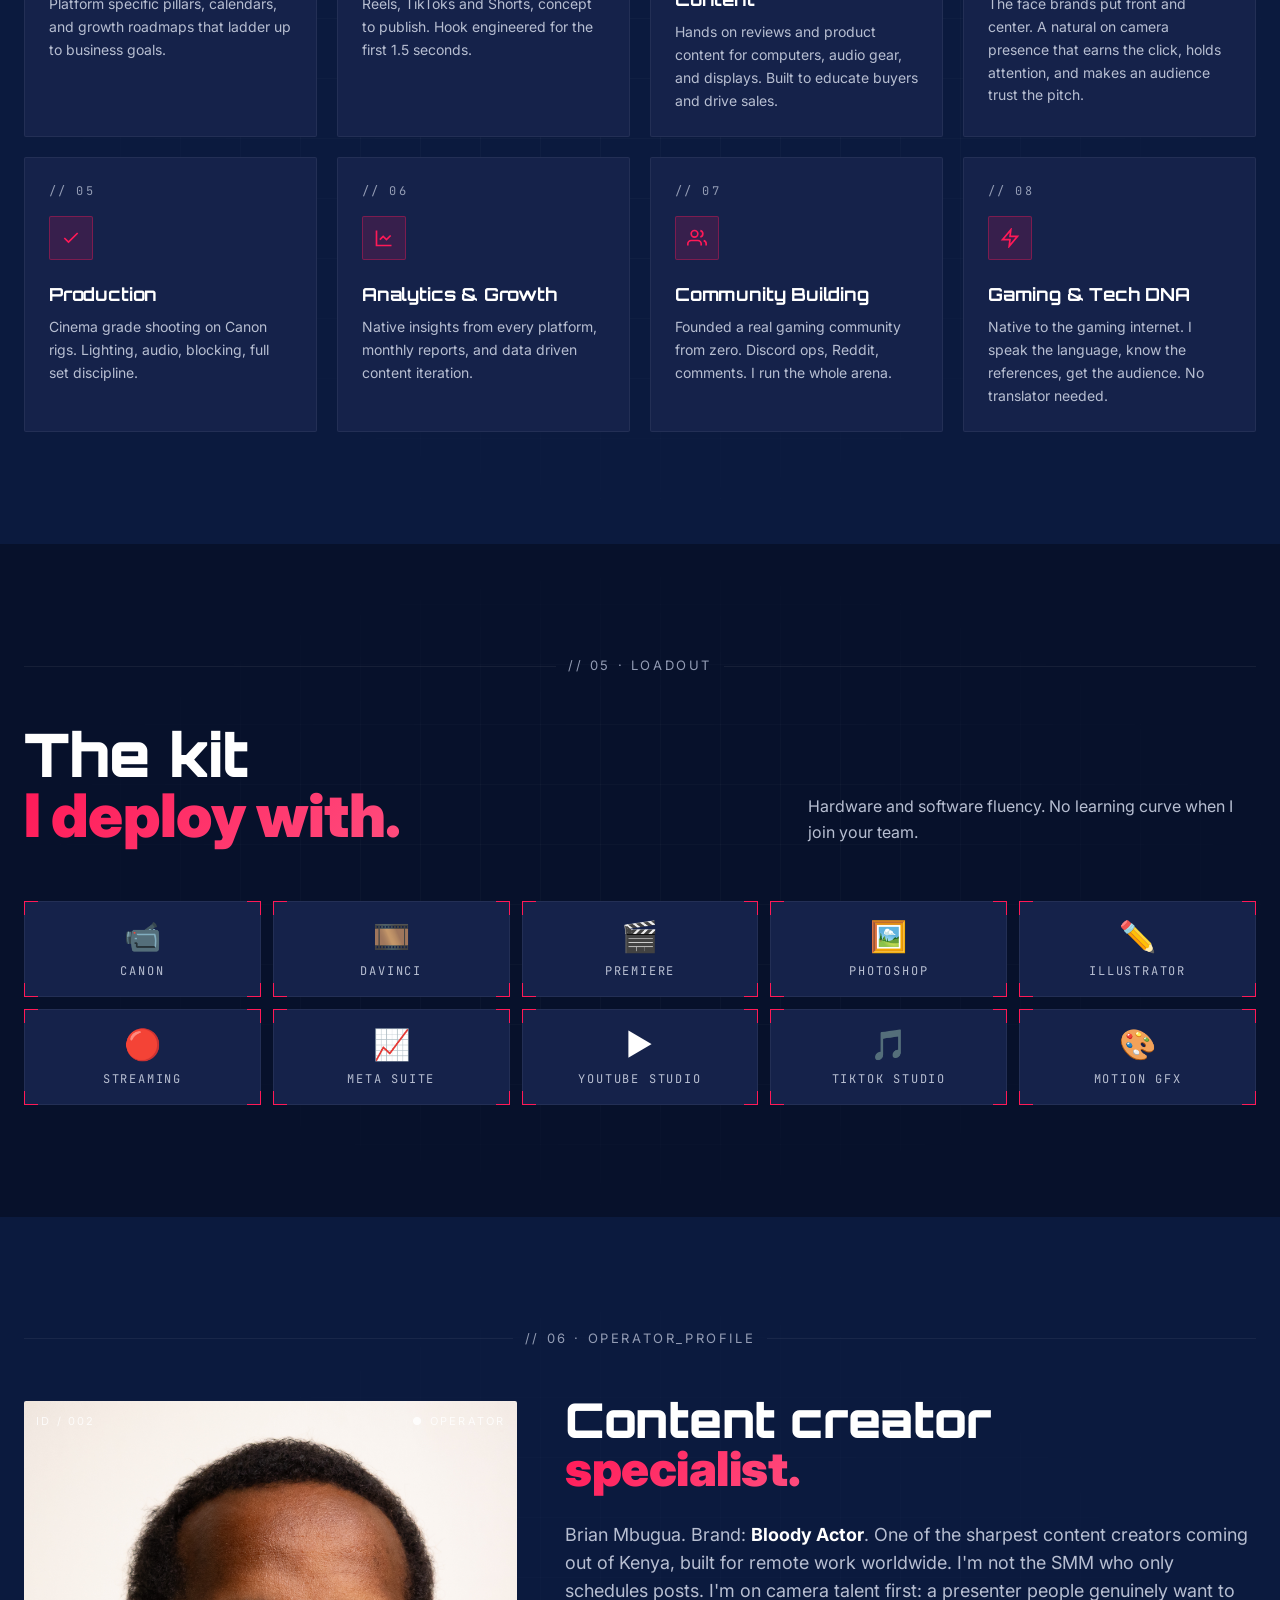
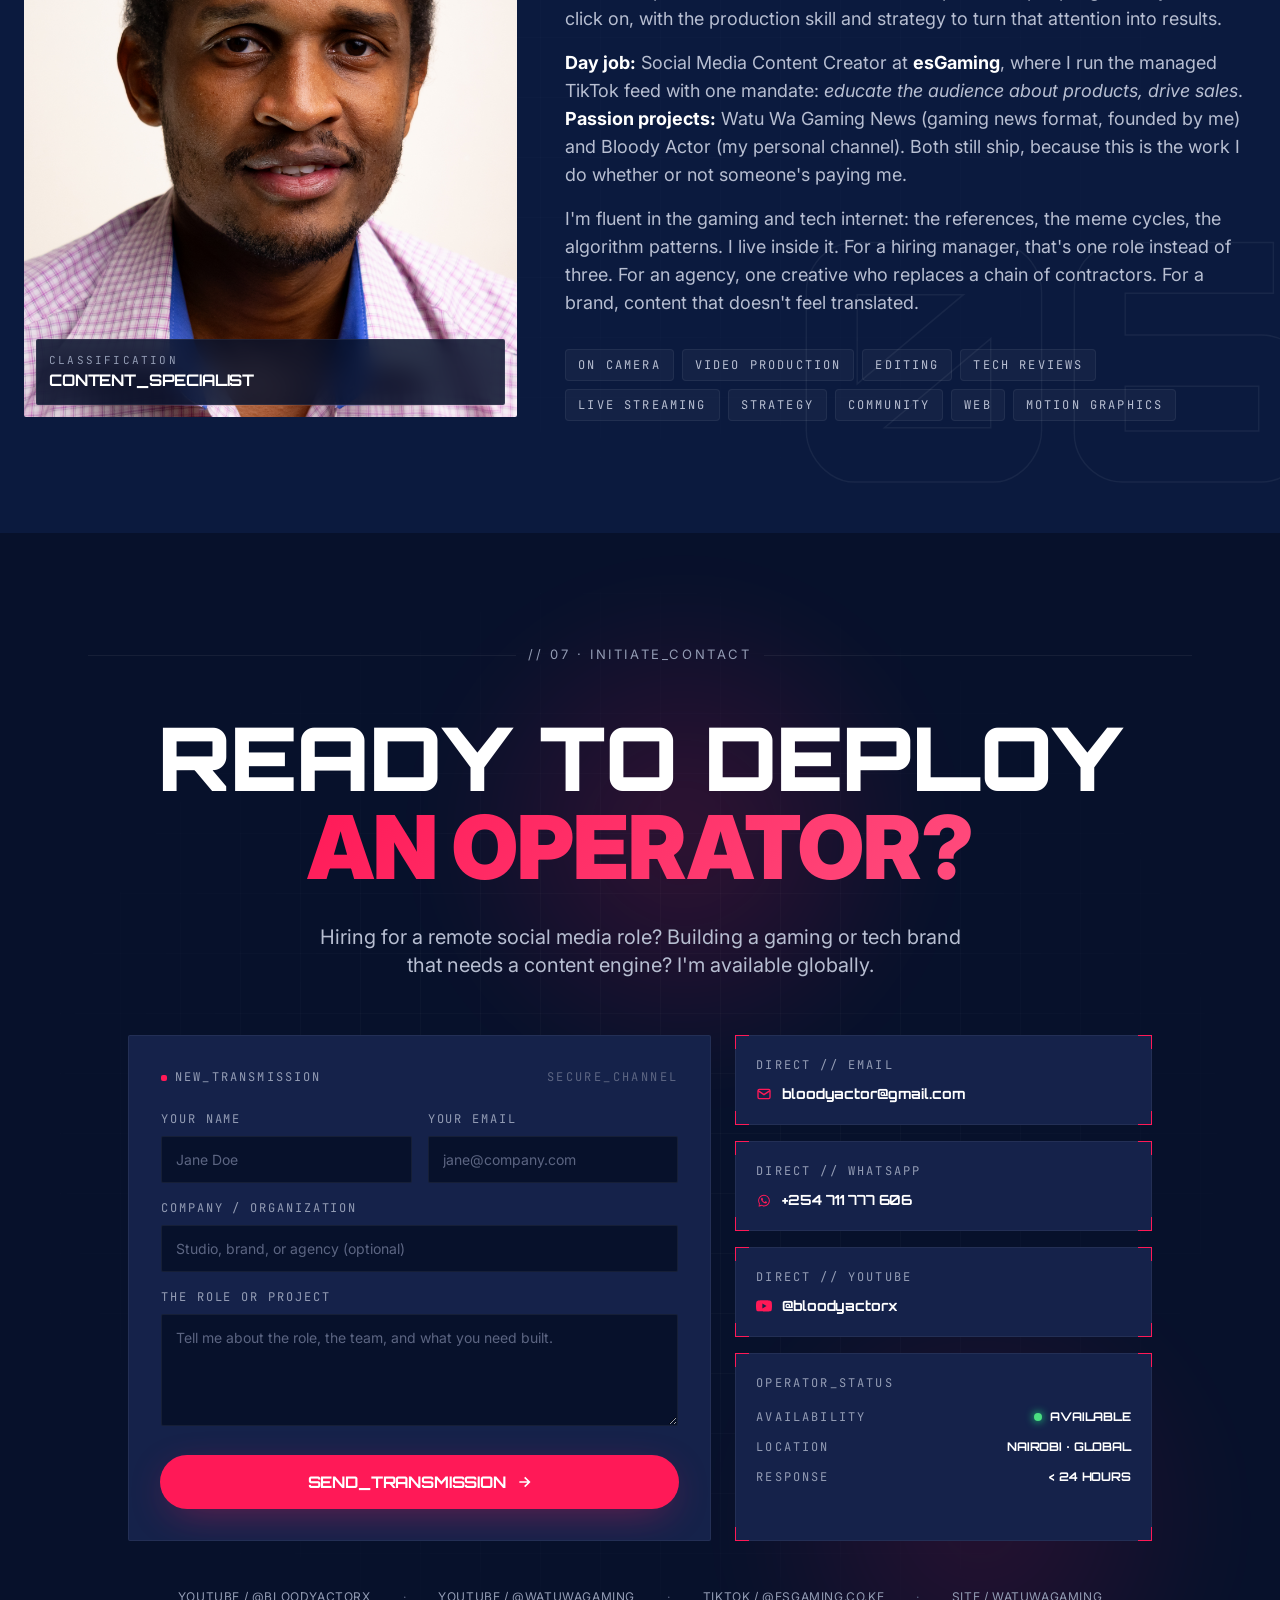
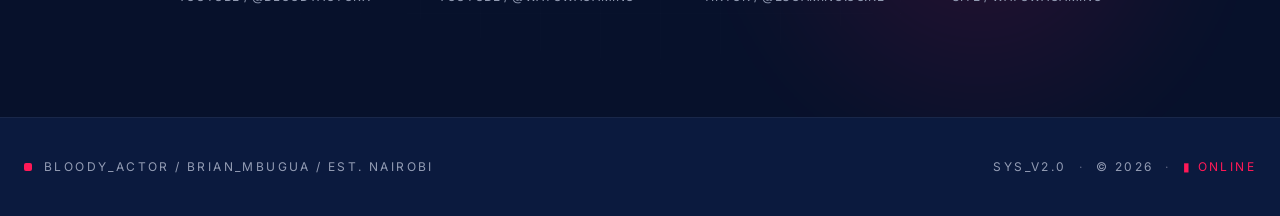
==== commit e520ea69: "Swap Jiwe and ISLET roles on CV; remove hyphens from prose CV: Jiwe Studios is now the 3D Animator r" ====
--- a/index.html
+++ b/index.html
@@ -4,7 +4,7 @@
   <meta charset="UTF-8">
   <meta name="viewport" content="width=device-width, initial-scale=1.0">
   <title>Bloody Actor // Brian Mbugua · Content Creator Specialist · Gaming & Tech</title>
-  <meta name="description" content="Brian Mbugua (Bloody Actor) is a content creator specialist for gaming and tech brands. On-camera presenter, video producer, and social media strategist. Available for international remote roles.">
+  <meta name="description" content="Brian Mbugua (Bloody Actor) is a content creator specialist for gaming and tech brands. On camera presenter, video producer, and social media strategist. Available for international remote roles.">
 
   <!-- Favicon + browser theming -->
   <link rel="icon" type="image/svg+xml" href="assets/favicon.svg">
@@ -12,7 +12,7 @@
 
   <!-- Open Graph (link previews when shared) -->
   <meta property="og:title" content="Bloody Actor // Brian Mbugua">
-  <meta property="og:description" content="Content creator specialist for gaming and tech brands. On-camera presenter, video producer, and social media strategist.">
+  <meta property="og:description" content="Content creator specialist for gaming and tech brands. On camera presenter, video producer, and social media strategist.">
   <meta property="og:type" content="website">
 
   <!-- Tailwind CSS — pre-built static stylesheet (15 KB, no runtime CDN).
@@ -369,7 +369,7 @@
 
           <!-- Sub -->
           <p class="reveal reveal-delay-2 text-lg md:text-xl max-w-xl mb-8 leading-relaxed" style="color: var(--text-1);">
-            I'm <strong class="text-white">Brian Mbugua</strong>, a content creator specialist for gaming and tech brands. I have the on-camera presence that earns the click, fluent English that carries an international audience, and the production skill to back both up. Editing, motion graphics, and design are tools in the arsenal, pulled out when the work calls for them. Available worldwide, working remote.
+            I'm <strong class="text-white">Brian Mbugua</strong>, a content creator specialist for gaming and tech brands. I have the on camera presence that earns the click, fluent English that carries an international audience, and the production skill to back both up. Editing, motion graphics, and design are tools in the arsenal, pulled out when the work calls for them. Available worldwide, working remote.
           </p>
 
           <!-- Tactical capability pills -->
@@ -474,7 +474,7 @@
           <span class="gradient-text">Real receipts.</span>
         </h2>
         <p class="max-w-md text-base leading-relaxed" style="color: var(--text-1);">
-          Not mocked-up screenshots. Live URLs. Live audiences. Click any module to inspect the channel.
+          Not mocked up screenshots. Live URLs. Live audiences. Click any module to inspect the channel.
         </p>
       </div>
 
@@ -689,7 +689,7 @@
               <div class="label-mono mt-1">APPROACH / METHOD</div>
             </div>
             <p class="text-base leading-relaxed" style="color: var(--text-1);">
-              I treated it like a product launch, not a hobby. I defined the brand and a navy-and-pink visual identity, then split the channels by job: YouTube for long-form and news, TikTok for short-form reach. Everything ran on one repeatable system, the Watu Wa Gaming News format, so output stayed weekly and on-brand.
+              I treated it like a product launch, not a hobby. I defined the brand and a navy and pink visual identity, then split the channels by job: YouTube for long form and news, TikTok for short form reach. Everything ran on one repeatable system, the Watu Wa Gaming News format, so output stayed weekly and on brand.
             </p>
           </div>
         </div>
@@ -802,7 +802,7 @@
           <span class="gradient-text">on rotation.</span>
         </h2>
         <p class="max-w-md text-base leading-relaxed" style="color: var(--text-1);">
-          Hand-picked broadcasts from the channels. Tech reviews, gameplay, and on-camera presenting all on display.
+          Hand picked broadcasts from the channels. Tech reviews, gameplay, and on camera presenting all on display.
         </p>
       </div>
 
@@ -1067,7 +1067,7 @@
             <span class="gradient-text">engineered to loop.</span>
           </h3>
           <p class="max-w-md text-sm leading-relaxed" style="color: var(--text-1);">
-            Hook-driven short-form for the For You Page, produced for the esGaming managed account.
+            Hook driven short form for the For You Page, produced for the esGaming managed account.
           </p>
         </div>
 
@@ -1273,7 +1273,7 @@
             <div>
               <div class="flex justify-between items-baseline mb-2">
                 <div>
-                  <div class="font-display font-bold text-sm">Bloody Actor · Long-form Doc</div>
+                  <div class="font-display font-bold text-sm">Bloody Actor · Long form Doc</div>
                   <div class="font-mono text-[12px] tracking-wider text-[color:var(--text-2)] mt-0.5">PHASE: PRE-PROD &nbsp;·&nbsp; PLATFORM: YOUTUBE</div>
                 </div>
                 <span class="font-mono text-xs text-pink">22%</span>
@@ -1388,7 +1388,7 @@
             <svg class="w-5 h-5 text-pink" fill="none" stroke="currentColor" stroke-width="2" viewBox="0 0 24 24"><path d="M2 12h6l2-4 4 8 2-4h6"/></svg>
           </div>
           <h3 class="font-display font-bold text-lg mb-2">Content Strategy</h3>
-          <p class="text-sm leading-relaxed" style="color: var(--text-1);">Platform-specific pillars, calendars, and growth roadmaps that ladder up to business goals.</p>
+          <p class="text-sm leading-relaxed" style="color: var(--text-1);">Platform specific pillars, calendars, and growth roadmaps that ladder up to business goals.</p>
         </div>
 
         <div class="reveal reveal-delay-1 brackets sweep p-6 rounded-sm card-hover" style="background: var(--surface); border: 1px solid var(--line);">
@@ -1397,8 +1397,8 @@
           <div class="w-11 h-11 rounded-sm flex items-center justify-center mb-5" style="background: rgba(255,25,87,0.15); border: 1px solid var(--line-hot);">
             <svg class="w-5 h-5 text-pink" fill="none" stroke="currentColor" stroke-width="2" viewBox="0 0 24 24"><polygon points="23 7 16 12 23 17 23 7"/><rect x="1" y="5" width="15" height="14" rx="1"/></svg>
           </div>
-          <h3 class="font-display font-bold text-lg mb-2">Short-Form Video</h3>
-          <p class="text-sm leading-relaxed" style="color: var(--text-1);">Reels, TikToks and Shorts, concept to publish. Hook-engineered for the first 1.5 seconds.</p>
+          <h3 class="font-display font-bold text-lg mb-2">Short Form Video</h3>
+          <p class="text-sm leading-relaxed" style="color: var(--text-1);">Reels, TikToks and Shorts, concept to publish. Hook engineered for the first 1.5 seconds.</p>
         </div>
 
         <div class="reveal reveal-delay-2 brackets sweep p-6 rounded-sm card-hover" style="background: var(--surface); border: 1px solid var(--line);">
@@ -1408,7 +1408,7 @@
             <svg class="w-5 h-5 text-pink" fill="none" stroke="currentColor" stroke-width="2" viewBox="0 0 24 24"><rect x="2" y="3" width="20" height="14" rx="2"/><line x1="8" y1="21" x2="16" y2="21"/><line x1="12" y1="17" x2="12" y2="21"/></svg>
           </div>
           <h3 class="font-display font-bold text-lg mb-2">Tech &amp; Hardware Content</h3>
-          <p class="text-sm leading-relaxed" style="color: var(--text-1);">Hands-on reviews and product content for computers, audio gear, and displays. Built to educate buyers and drive sales.</p>
+          <p class="text-sm leading-relaxed" style="color: var(--text-1);">Hands on reviews and product content for computers, audio gear, and displays. Built to educate buyers and drive sales.</p>
         </div>
 
         <div class="reveal reveal-delay-3 brackets sweep p-6 rounded-sm card-hover" style="background: var(--surface); border: 1px solid var(--line);">
@@ -1417,8 +1417,8 @@
           <div class="w-11 h-11 rounded-sm flex items-center justify-center mb-5" style="background: rgba(255,25,87,0.15); border: 1px solid var(--line-hot);">
             <svg class="w-5 h-5 text-pink" fill="none" stroke="currentColor" stroke-width="2" viewBox="0 0 24 24"><rect x="2" y="6" width="20" height="12" rx="2"/><circle cx="12" cy="12" r="3"/></svg>
           </div>
-          <h3 class="font-display font-bold text-lg mb-2">On-Camera Talent</h3>
-          <p class="text-sm leading-relaxed" style="color: var(--text-1);">The face brands put front and center. A natural on-camera presence that earns the click, holds attention, and makes an audience trust the pitch.</p>
+          <h3 class="font-display font-bold text-lg mb-2">On Camera Talent</h3>
+          <p class="text-sm leading-relaxed" style="color: var(--text-1);">The face brands put front and center. A natural on camera presence that earns the click, holds attention, and makes an audience trust the pitch.</p>
         </div>
 
         <div class="reveal brackets sweep p-6 rounded-sm card-hover" style="background: var(--surface); border: 1px solid var(--line);">
@@ -1428,7 +1428,7 @@
             <svg class="w-5 h-5 text-pink" fill="none" stroke="currentColor" stroke-width="2" viewBox="0 0 24 24"><polyline points="20 6 9 17 4 12"/></svg>
           </div>
           <h3 class="font-display font-bold text-lg mb-2">Production</h3>
-          <p class="text-sm leading-relaxed" style="color: var(--text-1);">Cinema-grade shooting on Canon rigs. Lighting, audio, blocking, full set discipline.</p>
+          <p class="text-sm leading-relaxed" style="color: var(--text-1);">Cinema grade shooting on Canon rigs. Lighting, audio, blocking, full set discipline.</p>
         </div>
 
         <div class="reveal reveal-delay-1 brackets sweep p-6 rounded-sm card-hover" style="background: var(--surface); border: 1px solid var(--line);">
@@ -1438,7 +1438,7 @@
             <svg class="w-5 h-5 text-pink" fill="none" stroke="currentColor" stroke-width="2" viewBox="0 0 24 24"><path d="M3 3v18h18"/><path d="M7 14l4-4 4 4 5-5"/></svg>
           </div>
           <h3 class="font-display font-bold text-lg mb-2">Analytics &amp; Growth</h3>
-          <p class="text-sm leading-relaxed" style="color: var(--text-1);">Native insights from every platform, monthly reports, and data-driven content iteration.</p>
+          <p class="text-sm leading-relaxed" style="color: var(--text-1);">Native insights from every platform, monthly reports, and data driven content iteration.</p>
         </div>
 
         <div class="reveal reveal-delay-2 brackets sweep p-6 rounded-sm card-hover" style="background: var(--surface); border: 1px solid var(--line);">
@@ -1574,7 +1574,7 @@
 
           <div class="space-y-4 text-base md:text-lg leading-relaxed" style="color: var(--text-1);">
             <p>
-              Brian Mbugua. Brand: <strong class="text-white">Bloody Actor</strong>. One of the sharpest content creators coming out of Kenya, built for remote work worldwide. I'm not the SMM who only schedules posts. I'm on-camera talent first: a presenter people genuinely want to click on, with the production skill and strategy to turn that attention into results.
+              Brian Mbugua. Brand: <strong class="text-white">Bloody Actor</strong>. One of the sharpest content creators coming out of Kenya, built for remote work worldwide. I'm not the SMM who only schedules posts. I'm on camera talent first: a presenter people genuinely want to click on, with the production skill and strategy to turn that attention into results.
             </p>
             <p>
               <strong class="text-white">Day job:</strong> Social Media Content Creator at <strong class="text-white">esGaming</strong>, where I run the managed TikTok feed with one mandate: <em>educate the audience about products, drive sales</em>. <strong class="text-white">Passion projects:</strong> Watu Wa Gaming News (gaming news format, founded by me) and Bloody Actor (my personal channel). Both still ship, because this is the work I do whether or not someone's paying me.
@@ -1586,7 +1586,7 @@
 
           <!-- Skill chips -->
           <div class="flex flex-wrap gap-2 mt-8">
-            <span class="font-mono text-[12px] tracking-[0.18em] uppercase px-3 py-1.5 rounded" style="background: rgba(255,255,255,0.04); border: 1px solid var(--line); color: var(--text-1);">On-Camera</span>
+            <span class="font-mono text-[12px] tracking-[0.18em] uppercase px-3 py-1.5 rounded" style="background: rgba(255,255,255,0.04); border: 1px solid var(--line); color: var(--text-1);">On Camera</span>
             <span class="font-mono text-[12px] tracking-[0.18em] uppercase px-3 py-1.5 rounded" style="background: rgba(255,255,255,0.04); border: 1px solid var(--line); color: var(--text-1);">Video Production</span>
             <span class="font-mono text-[12px] tracking-[0.18em] uppercase px-3 py-1.5 rounded" style="background: rgba(255,255,255,0.04); border: 1px solid var(--line); color: var(--text-1);">Editing</span>
             <span class="font-mono text-[12px] tracking-[0.18em] uppercase px-3 py-1.5 rounded" style="background: rgba(255,255,255,0.04); border: 1px solid var(--line); color: var(--text-1);">Tech Reviews</span>
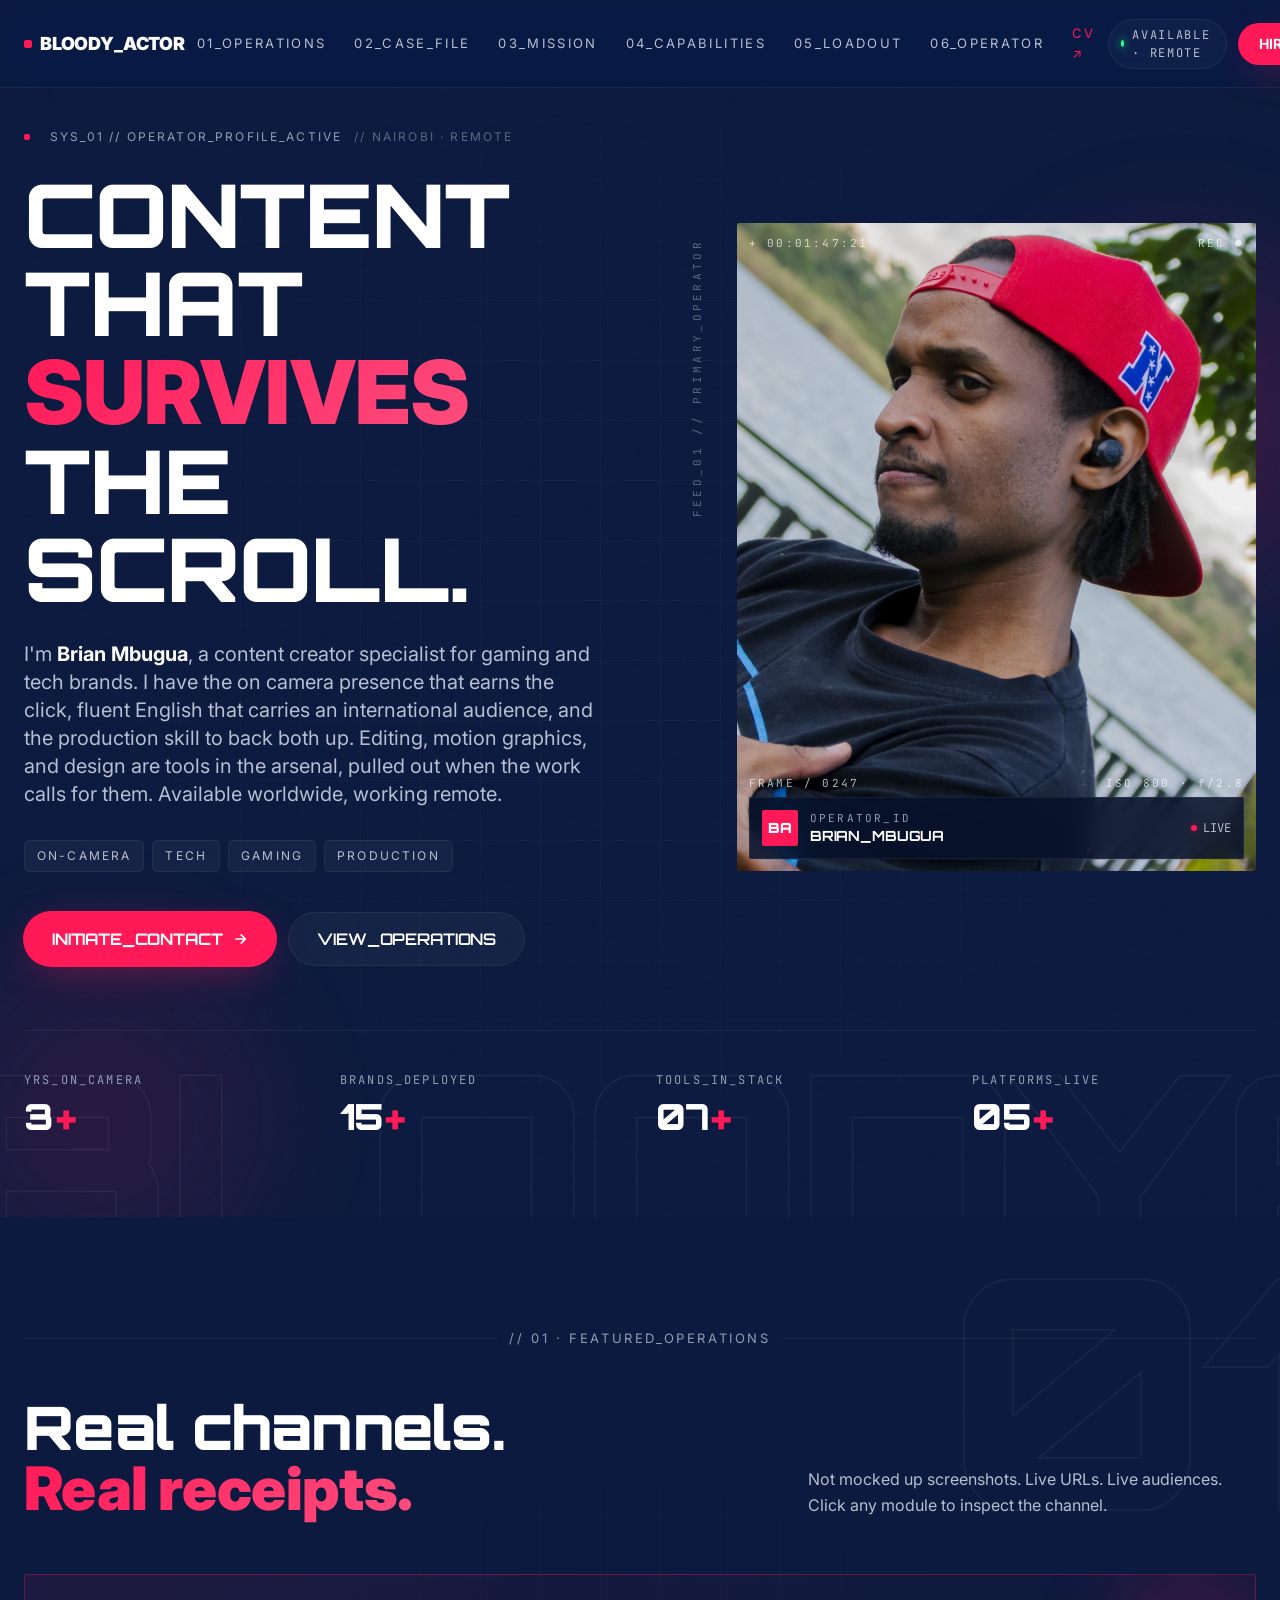
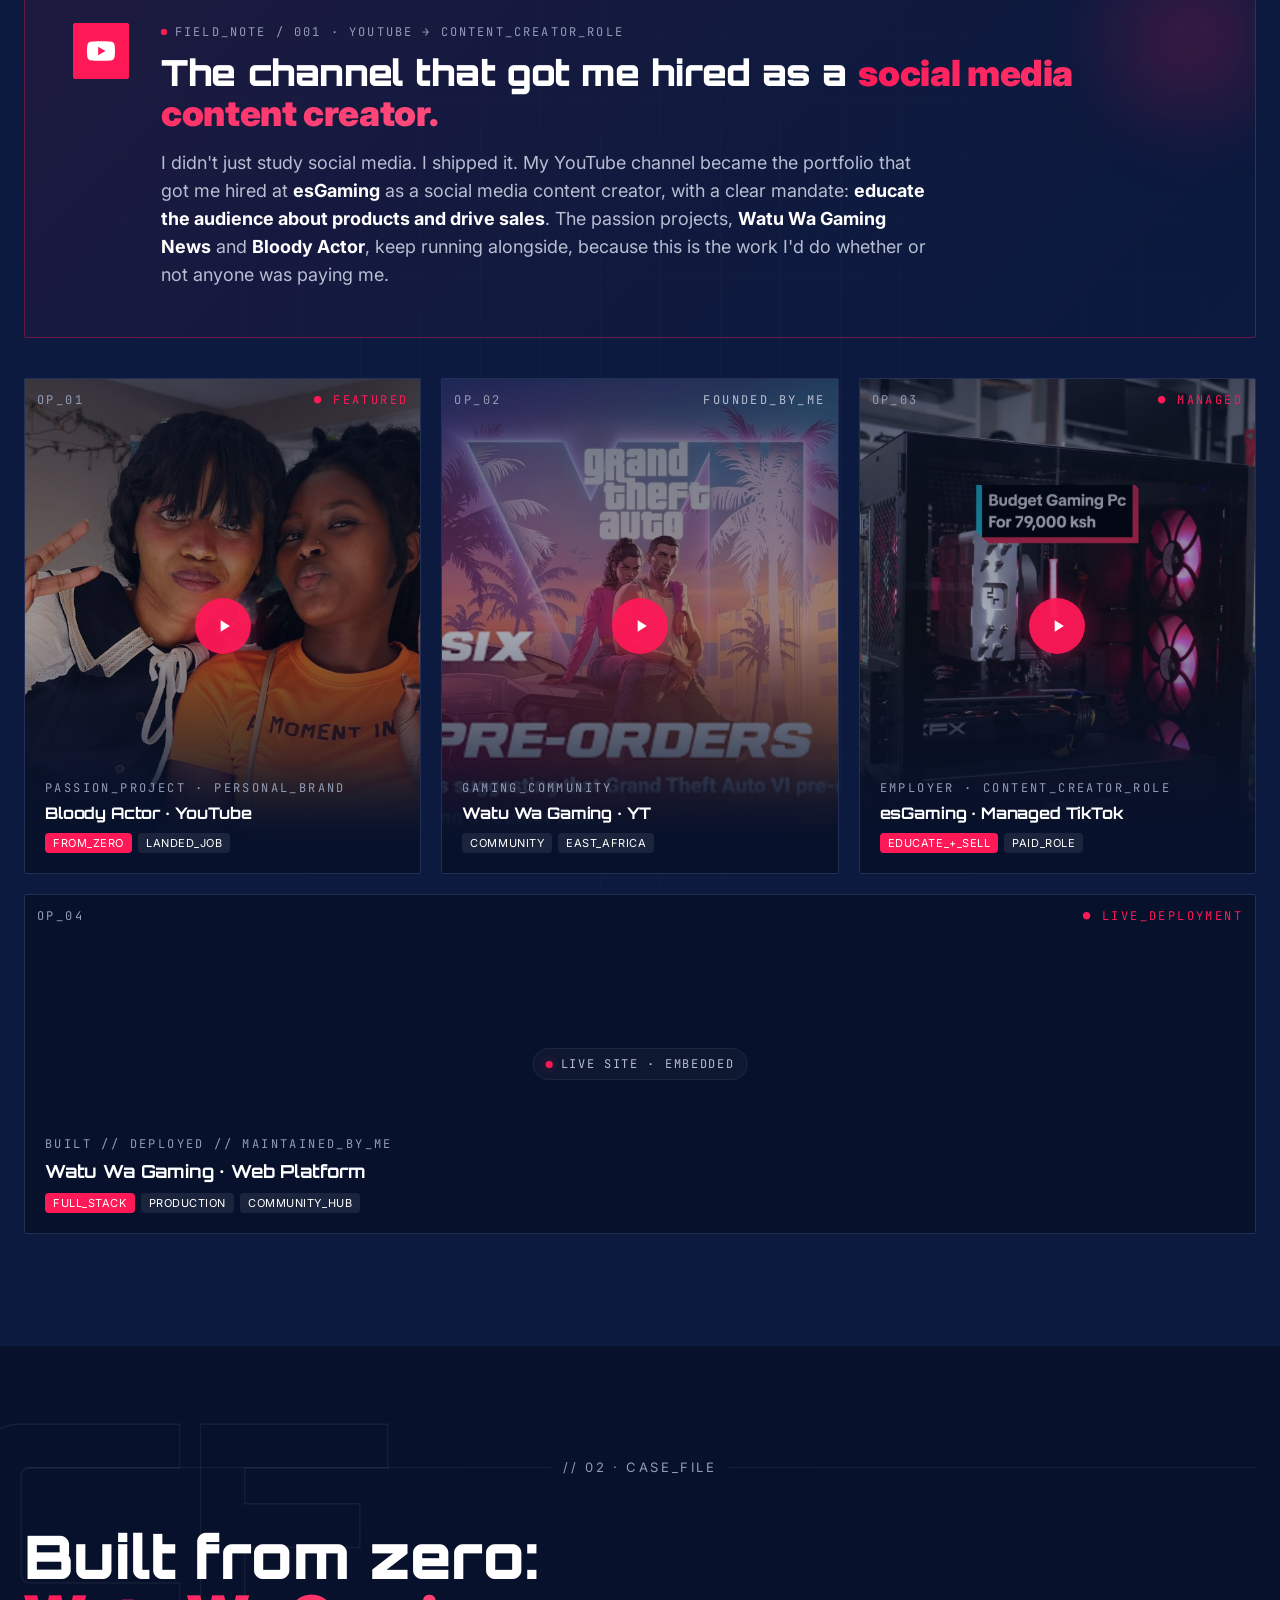
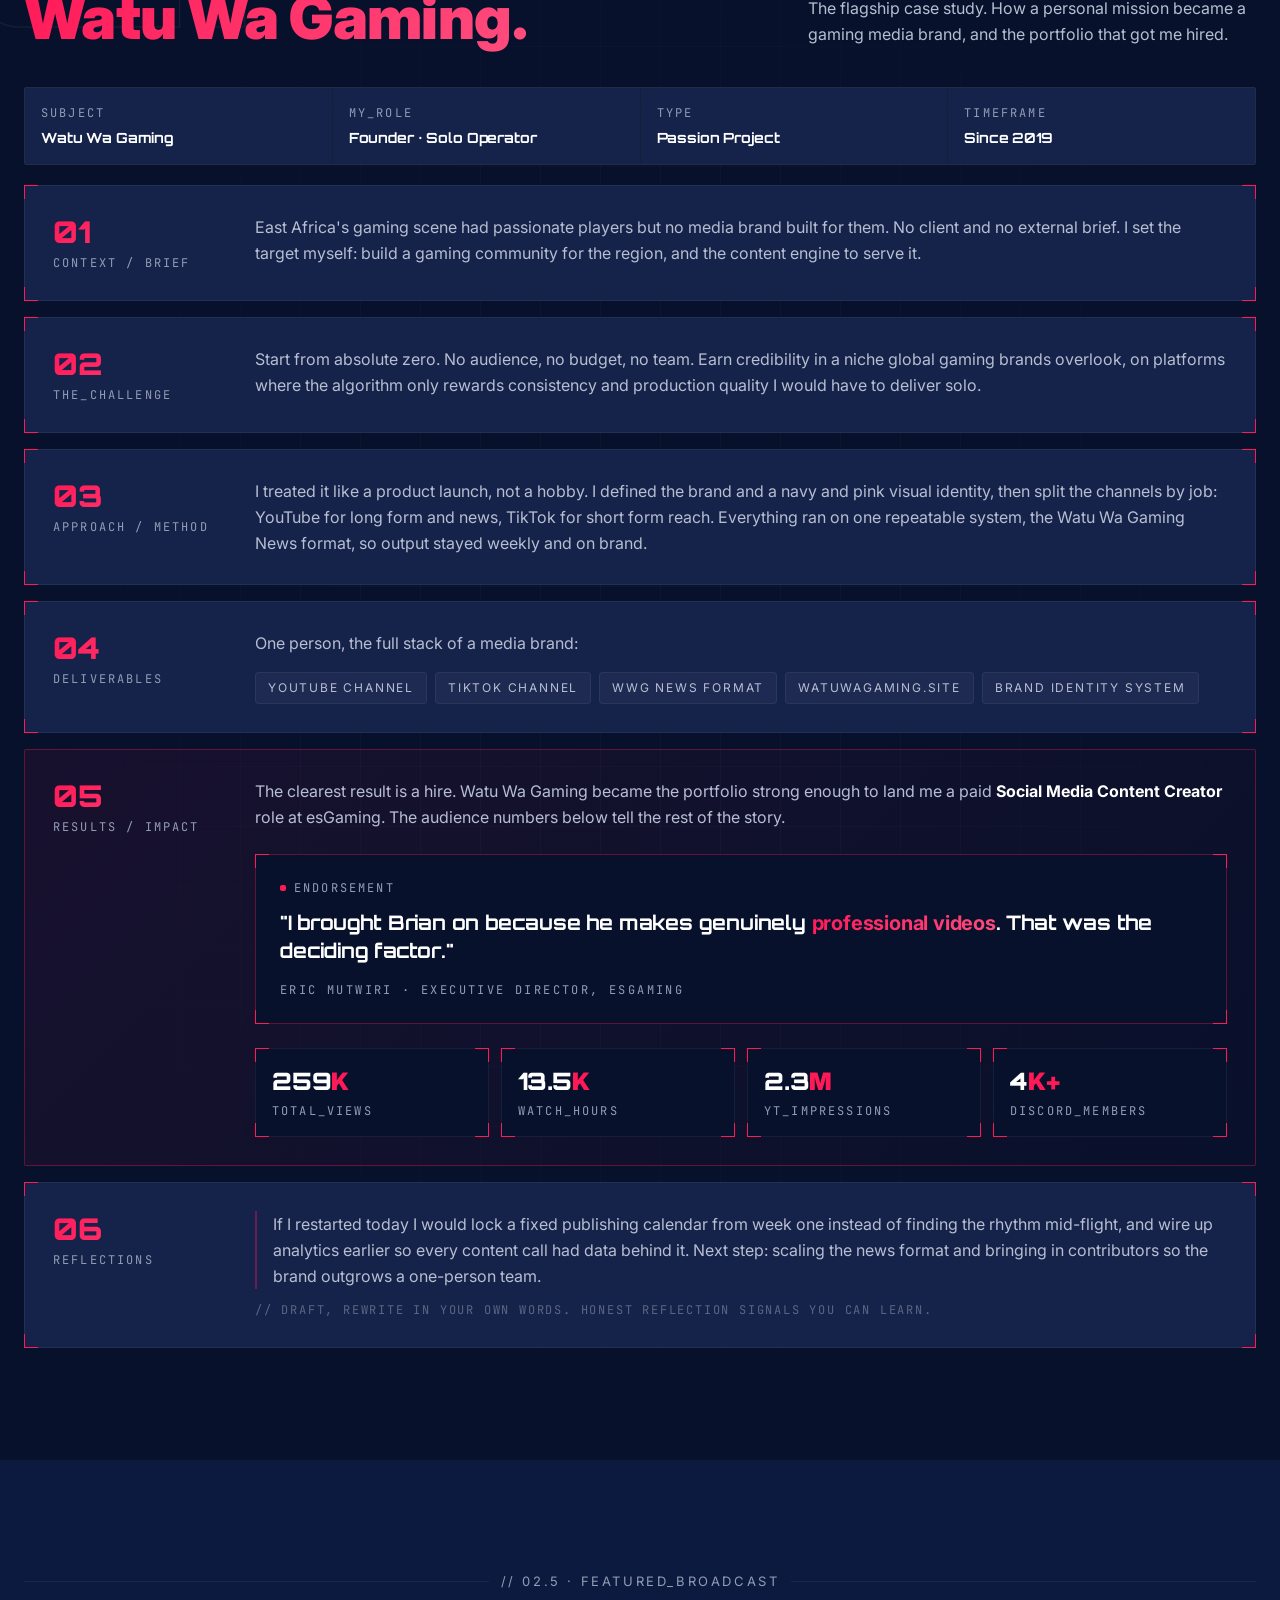
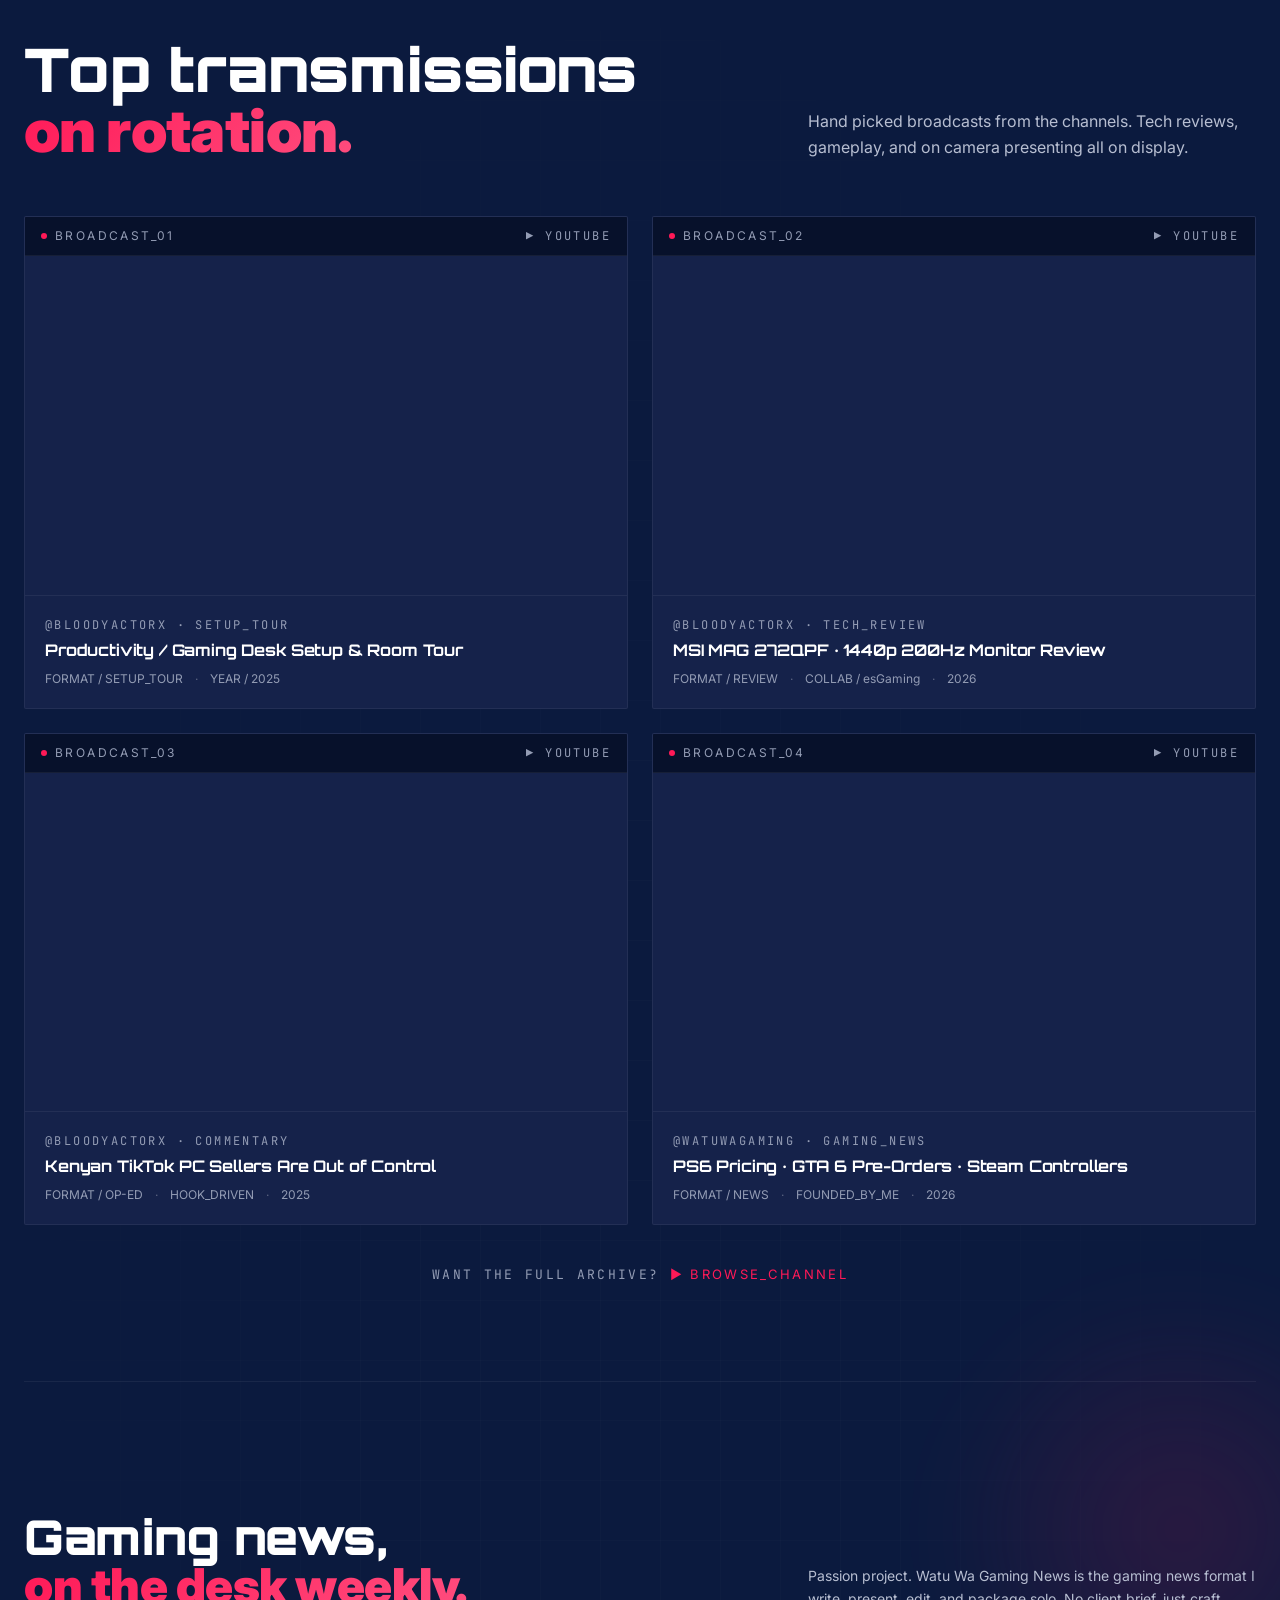
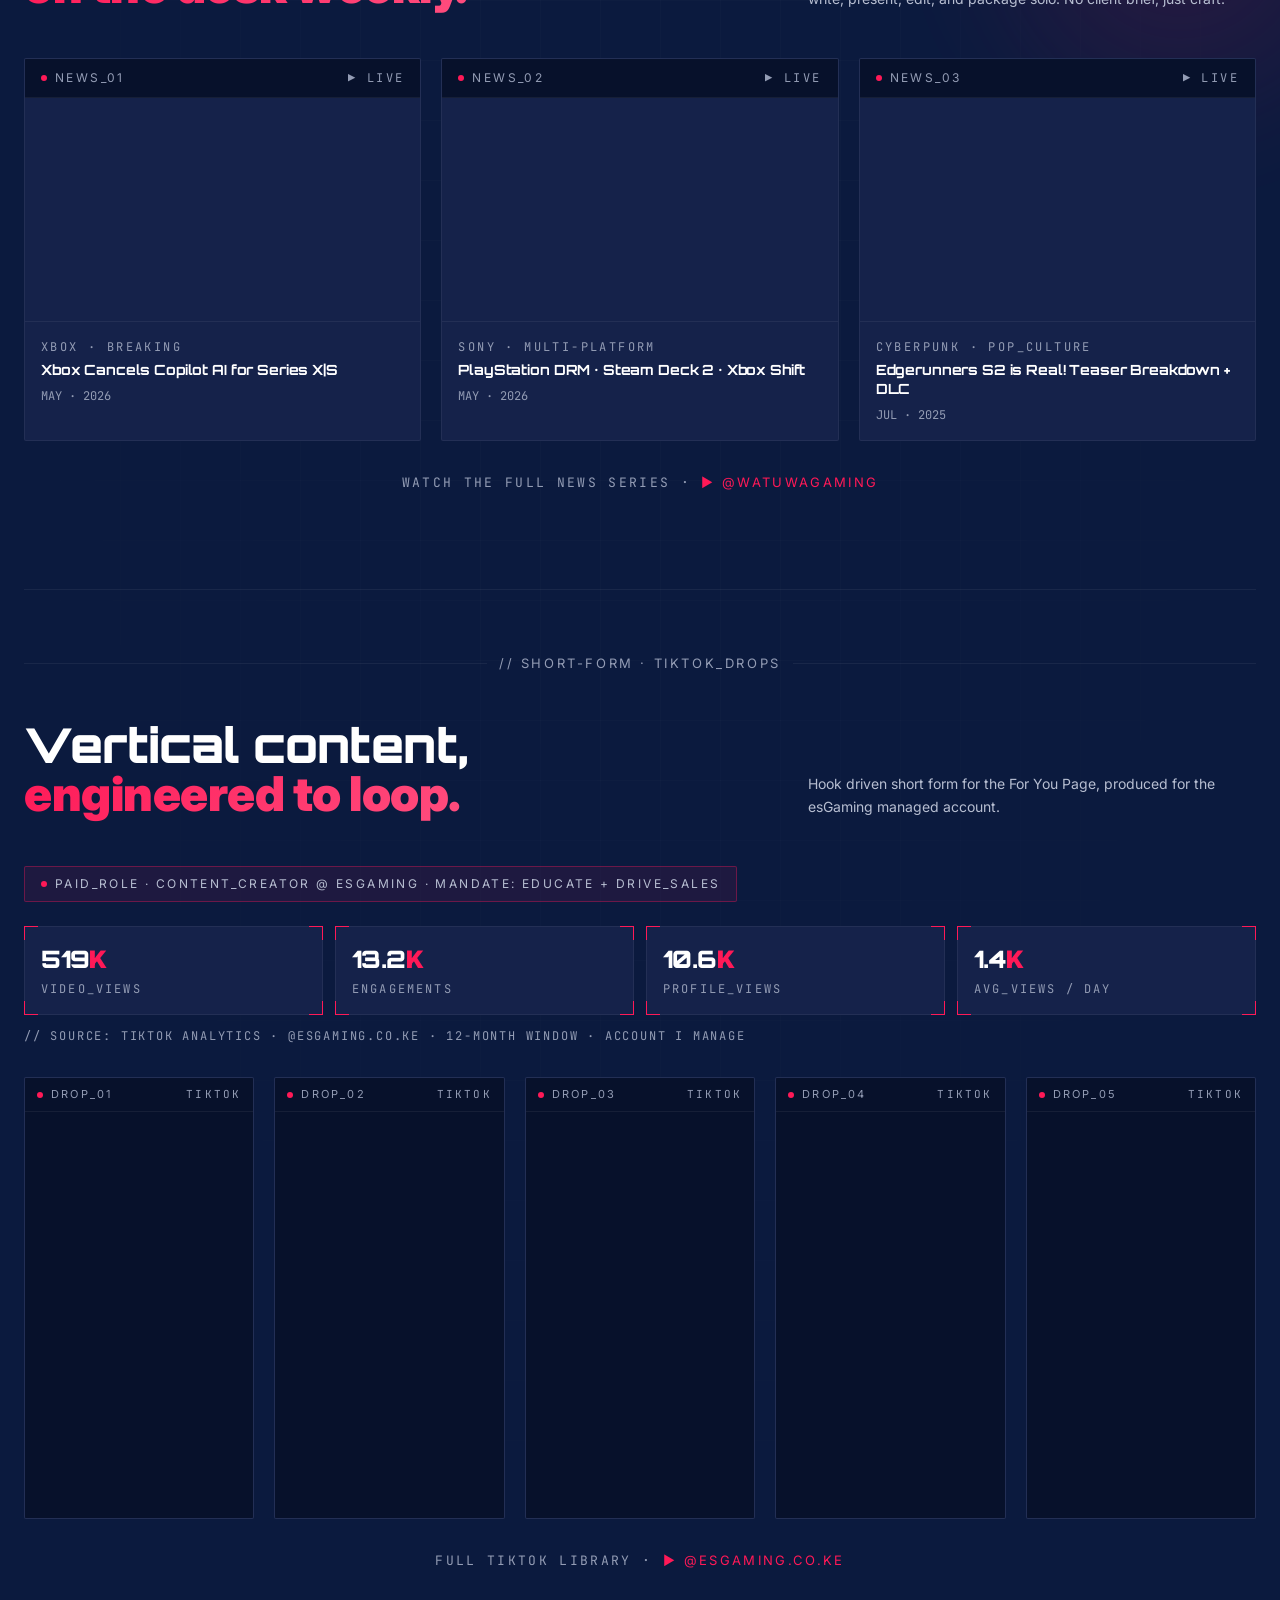
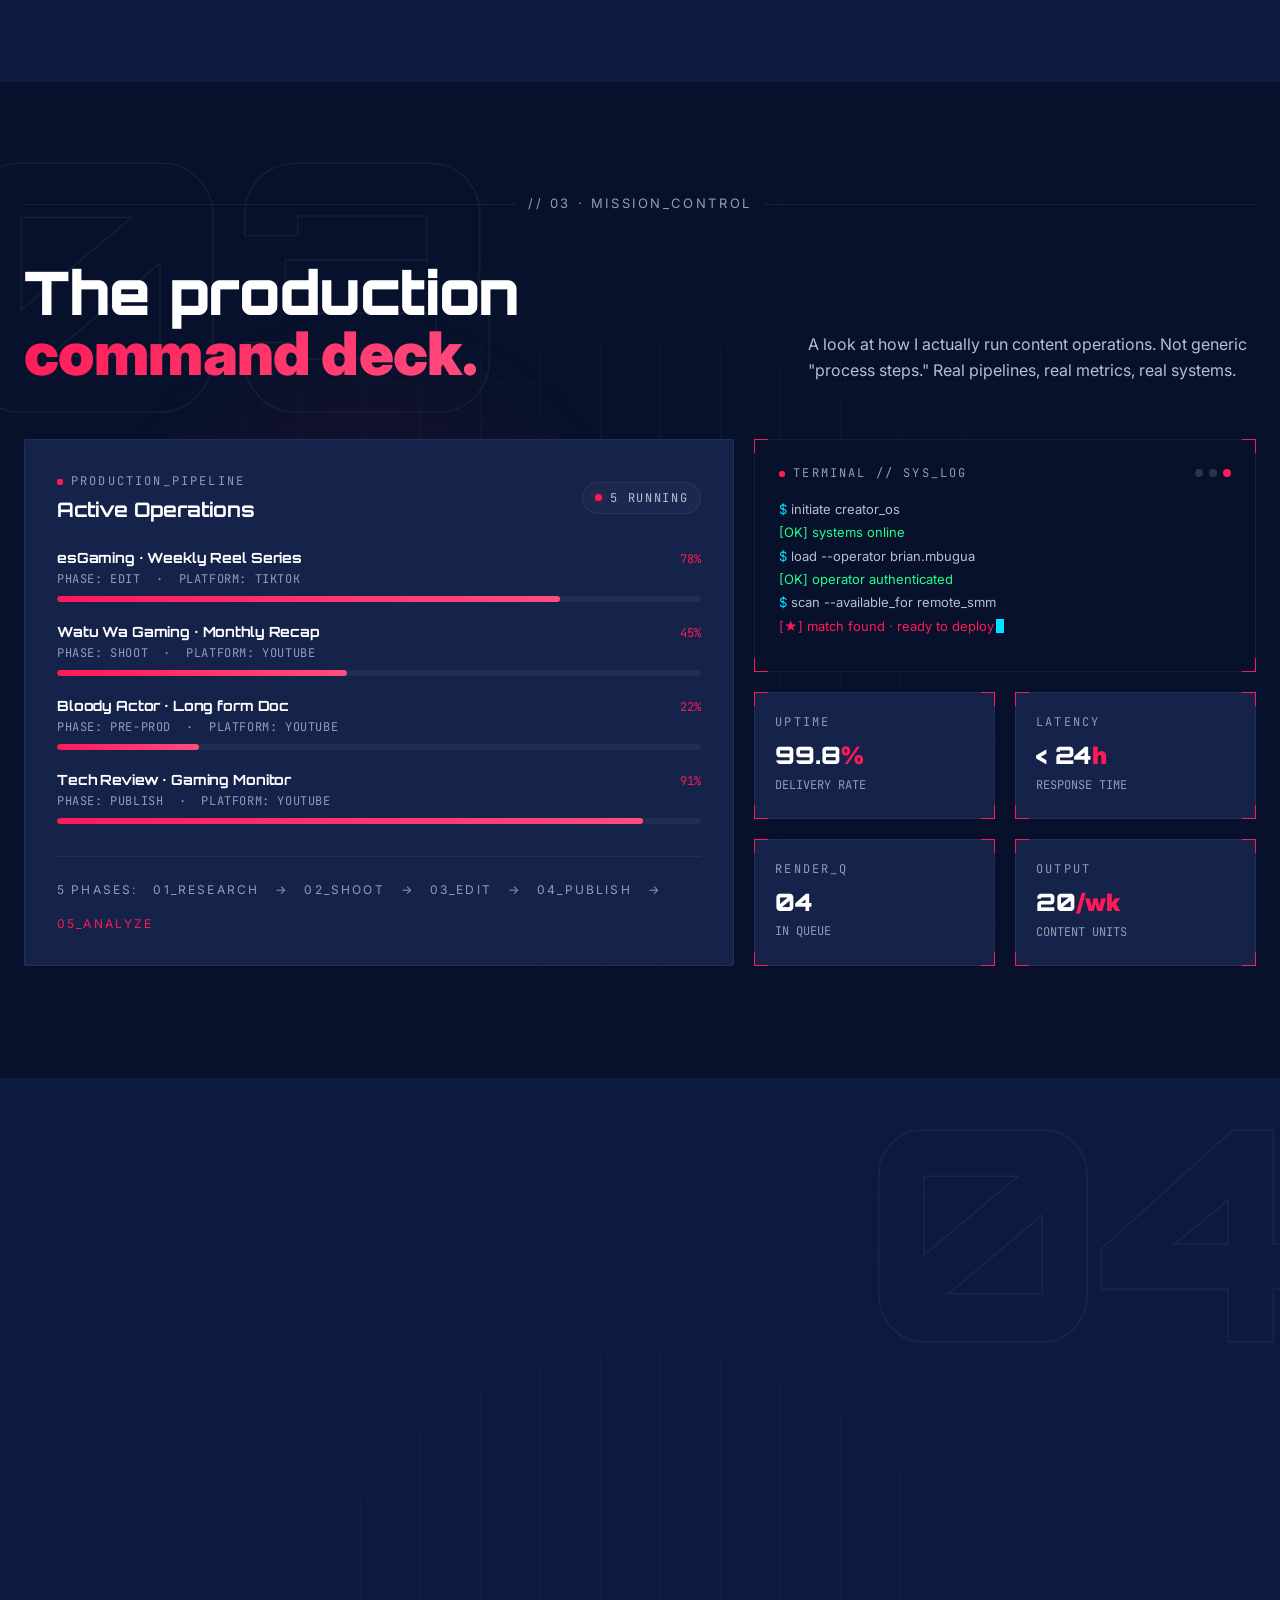
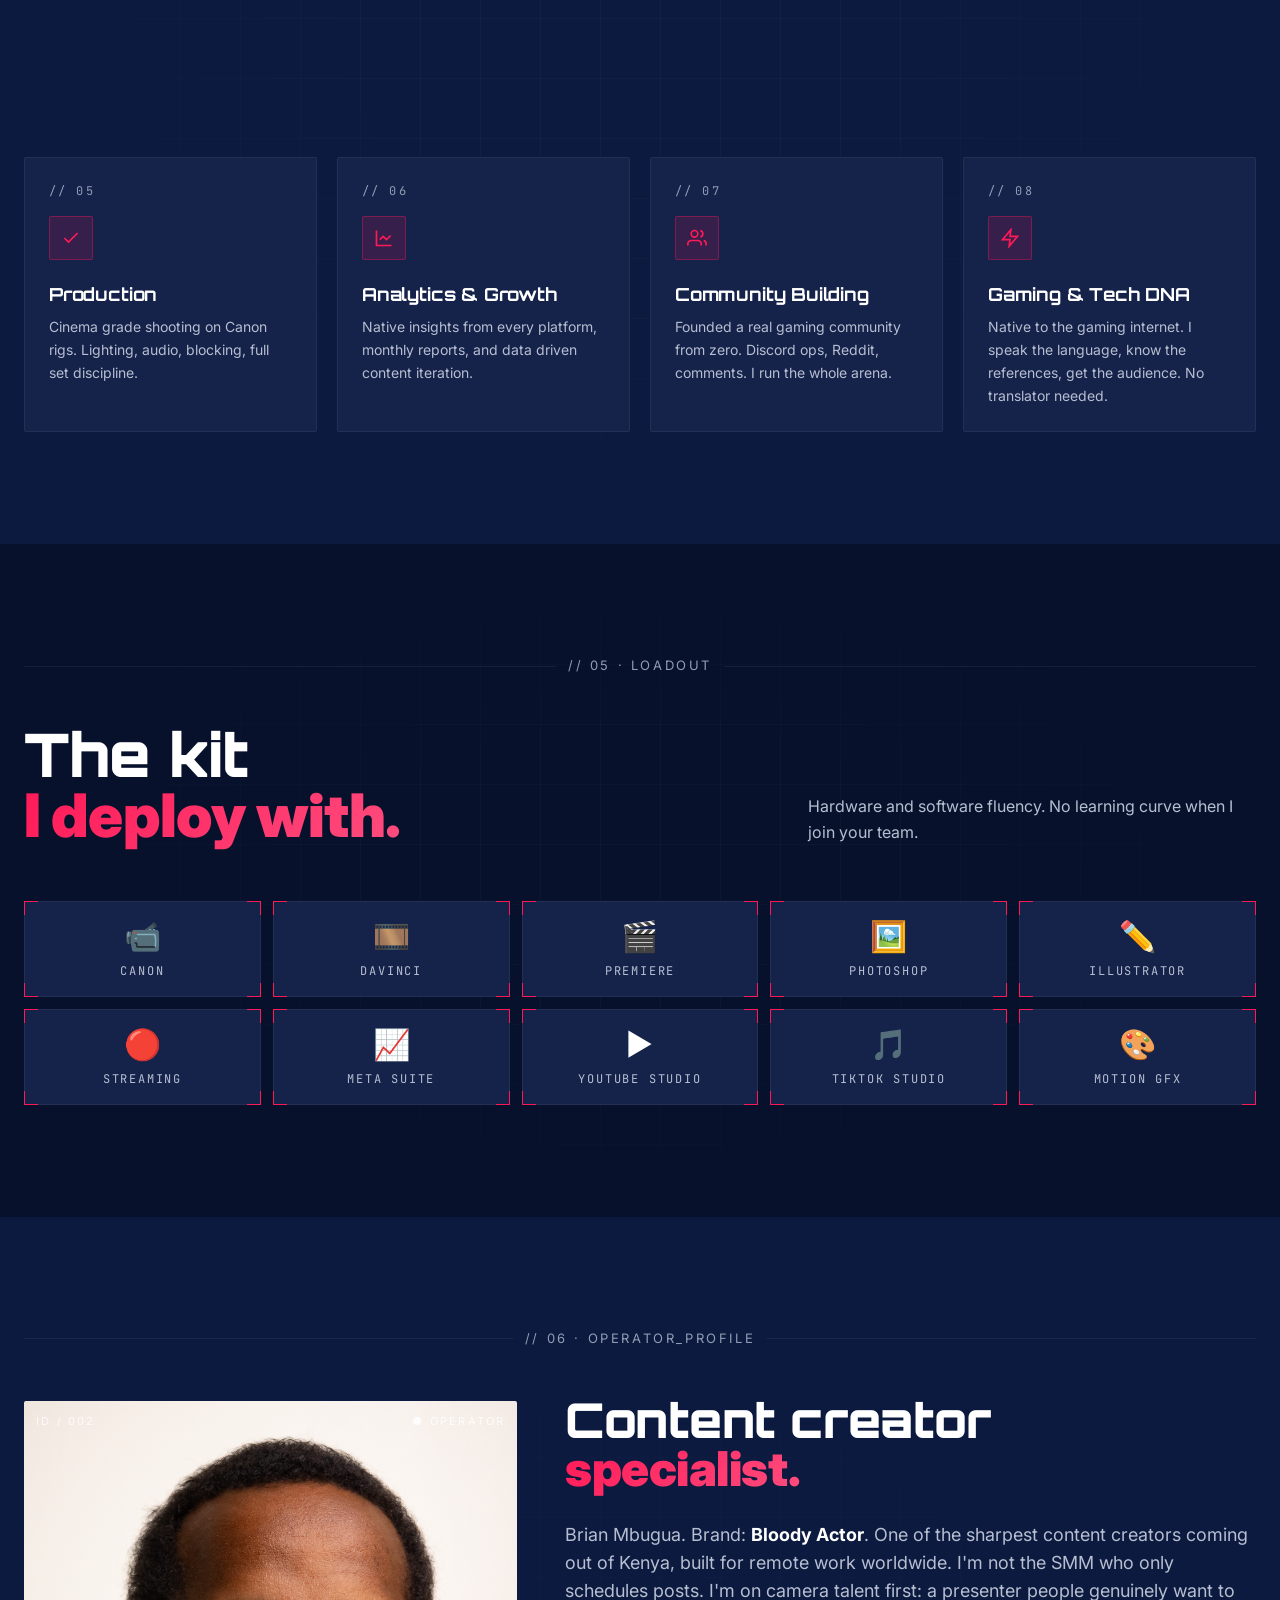
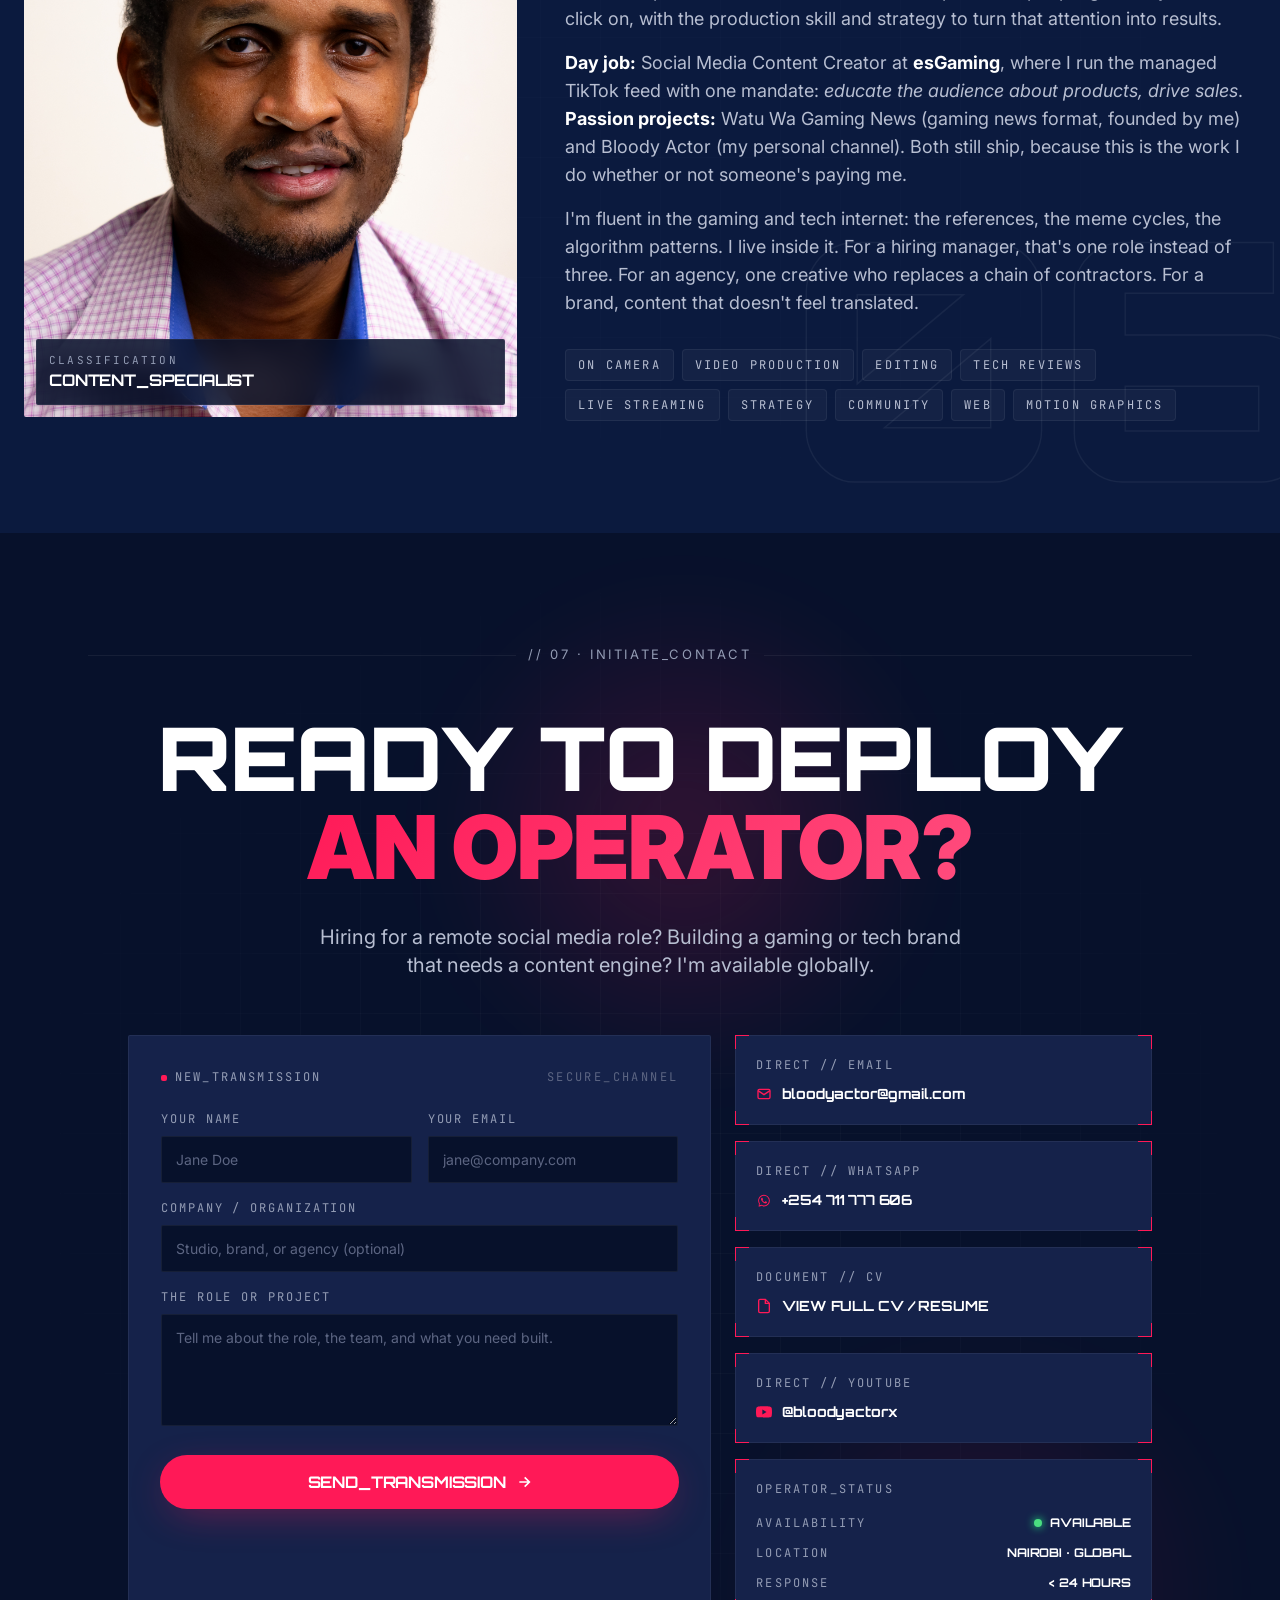
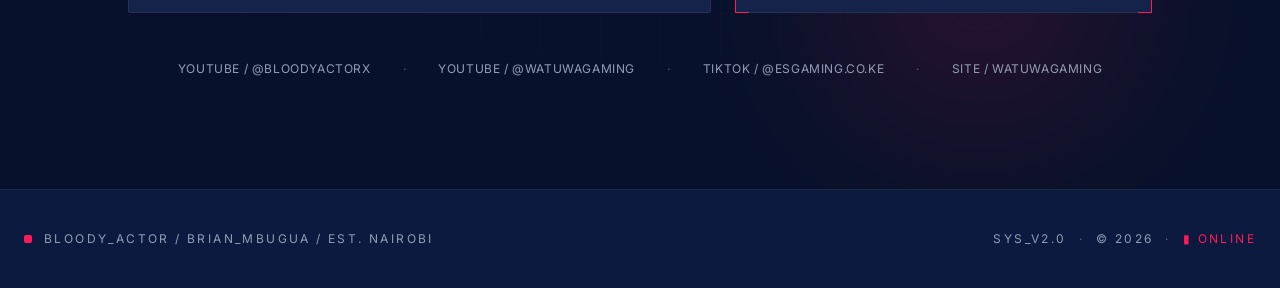
==== commit 0883ff0c: "Add CV Channels section and site-wide CV button CV: filled the empty lower area with a Channels bloc" ====
--- a/index.html
+++ b/index.html
@@ -308,6 +308,7 @@
         <a href="#capabilities"  class="px-3 py-2 hover:text-white transition-colors">04_Capabilities</a>
         <a href="#loadout"       class="px-3 py-2 hover:text-white transition-colors">05_Loadout</a>
         <a href="#operator"      class="px-3 py-2 hover:text-white transition-colors">06_Operator</a>
+        <a href="cv.html" target="_blank" rel="noopener" class="px-3 py-2 transition-colors text-pink hover:opacity-80">CV ↗</a>
       </div>
 
       <!-- CTA + hamburger -->
@@ -332,6 +333,7 @@
       <a href="#capabilities" onclick="toggleMenu()" class="block py-3 text-[color:var(--text-1)] hover:text-white">04_Capabilities</a>
       <a href="#loadout"      onclick="toggleMenu()" class="block py-3 text-[color:var(--text-1)] hover:text-white">05_Loadout</a>
       <a href="#operator"     onclick="toggleMenu()" class="block py-3 text-[color:var(--text-1)] hover:text-white">06_Operator</a>
+      <a href="cv.html" target="_blank" rel="noopener" class="block py-3 text-[color:var(--text-1)] hover:text-white">CV / Resume ↗</a>
       <a href="#contact"      onclick="toggleMenu()" class="block py-3 text-[color:var(--pink)] font-bold">07_Initiate_Contact →</a>
     </div>
   </nav>
@@ -1681,6 +1683,15 @@
               <span class="font-display font-bold text-sm">+254 711 777 606</span>
             </div>
           </a>
+          <!-- cv -->
+          <a href="cv.html" target="_blank" rel="noopener" class="brackets card-hover block p-5 rounded-sm" style="background: var(--surface); border: 1px solid var(--line);">
+            <span class="b-bl"></span><span class="b-br"></span>
+            <div class="label-mono mb-2.5">DOCUMENT // CV</div>
+            <div class="flex items-center gap-2.5">
+              <svg class="w-4 h-4 text-pink" fill="none" stroke="currentColor" stroke-width="2" viewBox="0 0 24 24"><path d="M14 2H6a2 2 0 00-2 2v16a2 2 0 002 2h12a2 2 0 002-2V8z"/><path d="M14 2v6h6"/></svg>
+              <span class="font-display font-bold text-sm">VIEW FULL CV / RESUME</span>
+            </div>
+          </a>
           <!-- youtube -->
           <a href="https://www.youtube.com/@bloodyactorx" target="_blank" rel="noopener" class="brackets card-hover block p-5 rounded-sm" style="background: var(--surface); border: 1px solid var(--line);">
             <span class="b-bl"></span><span class="b-br"></span>
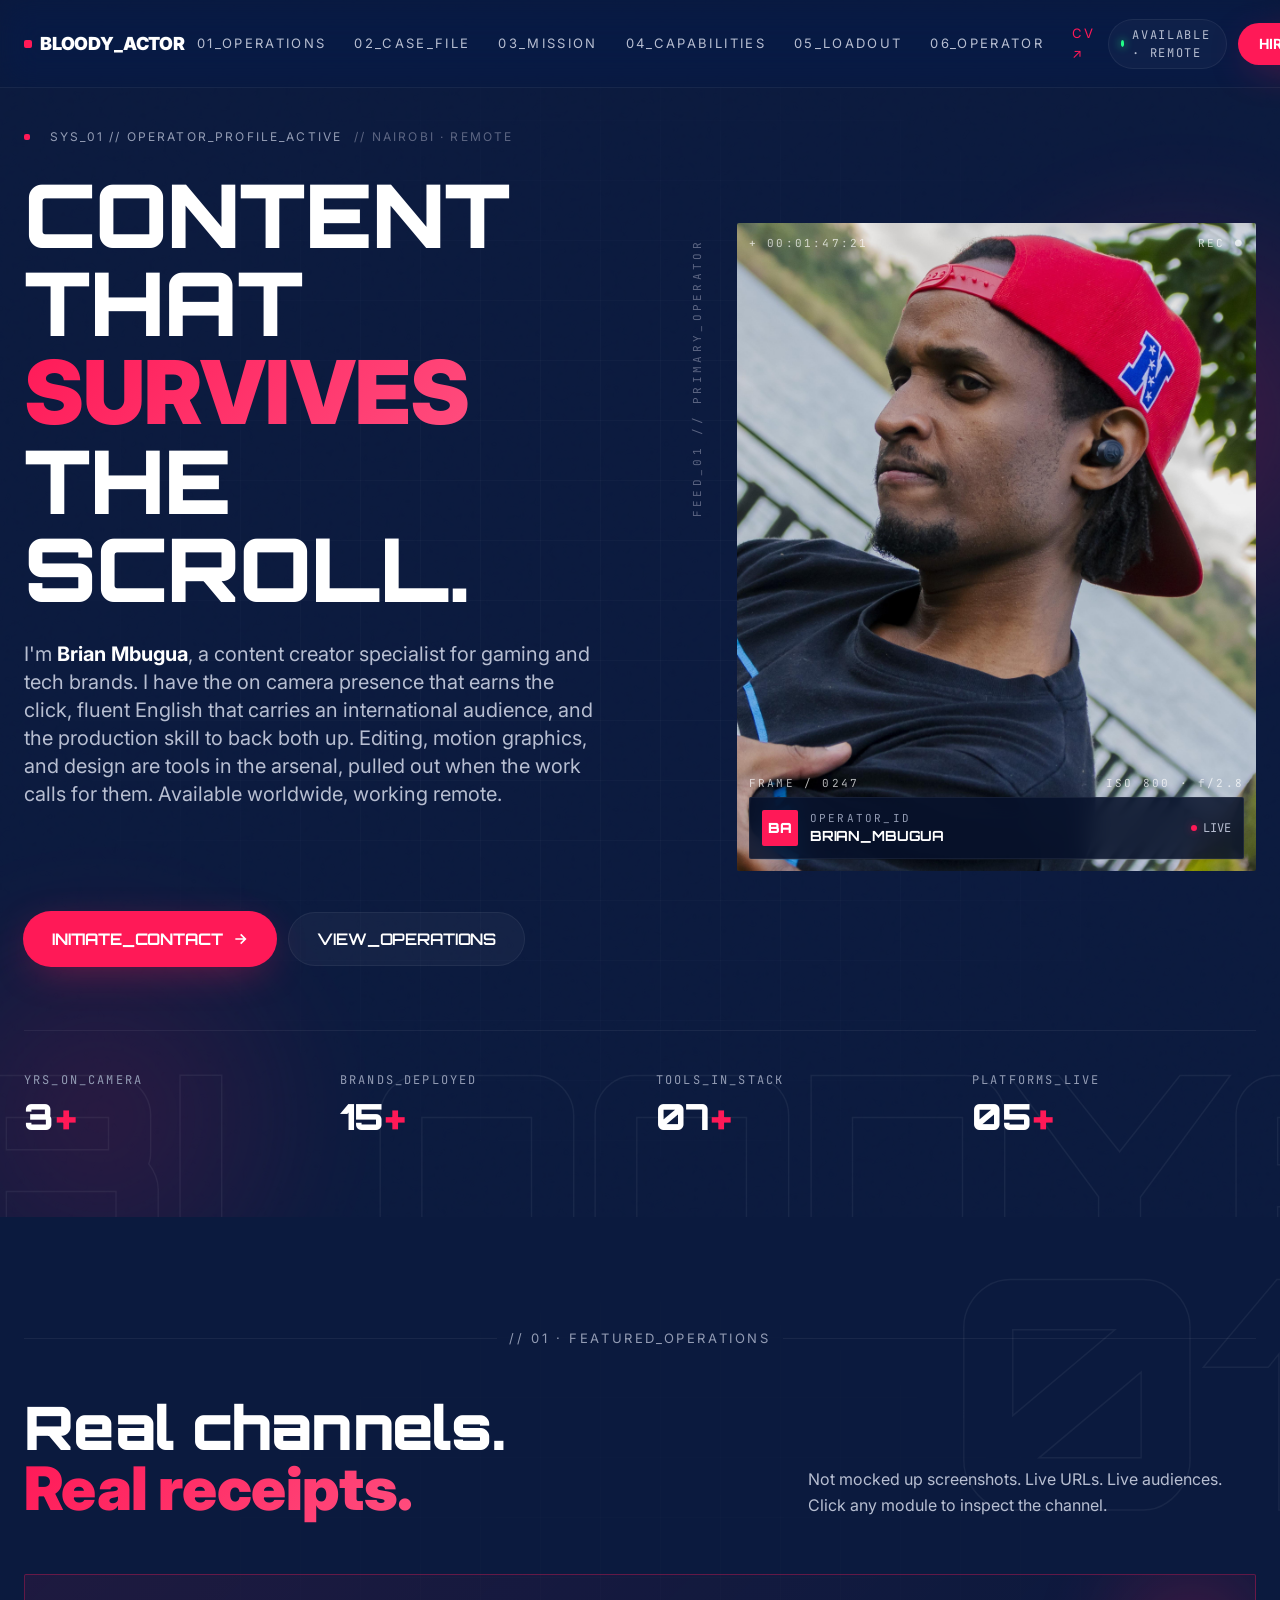
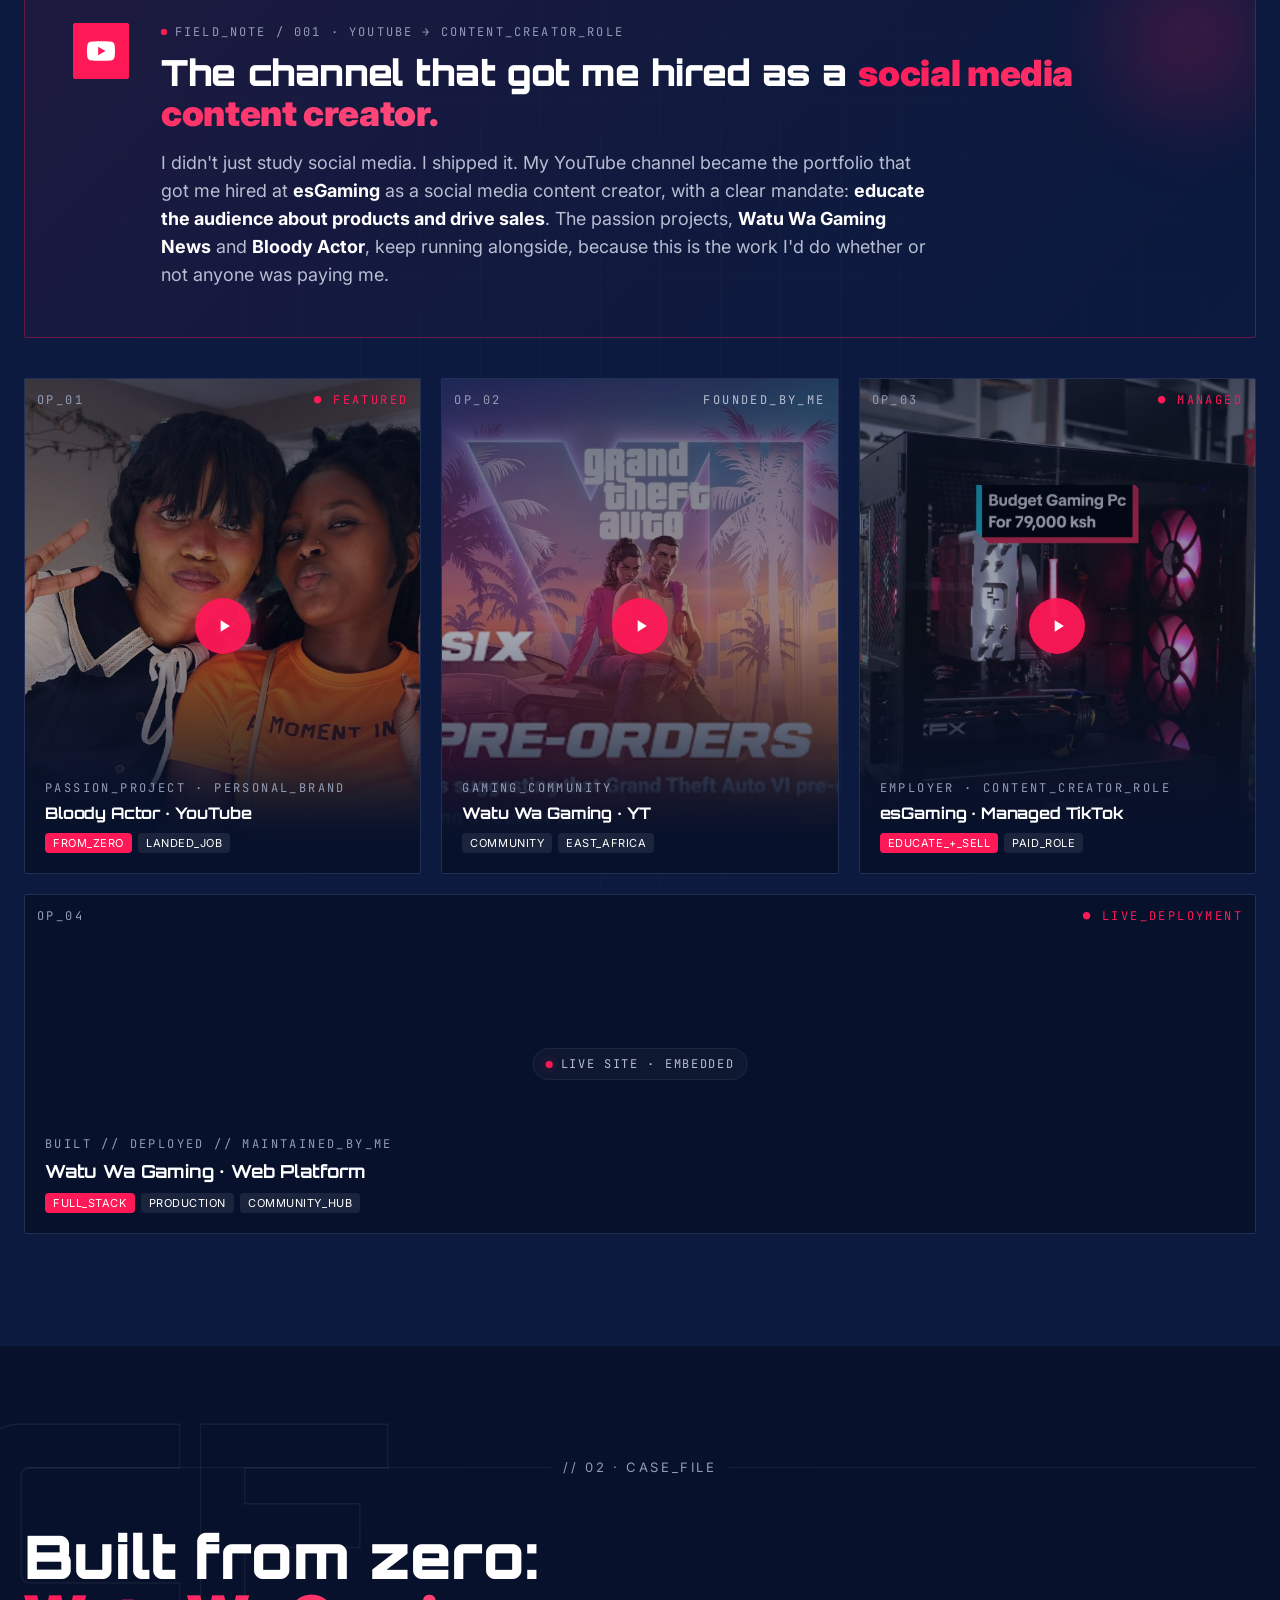
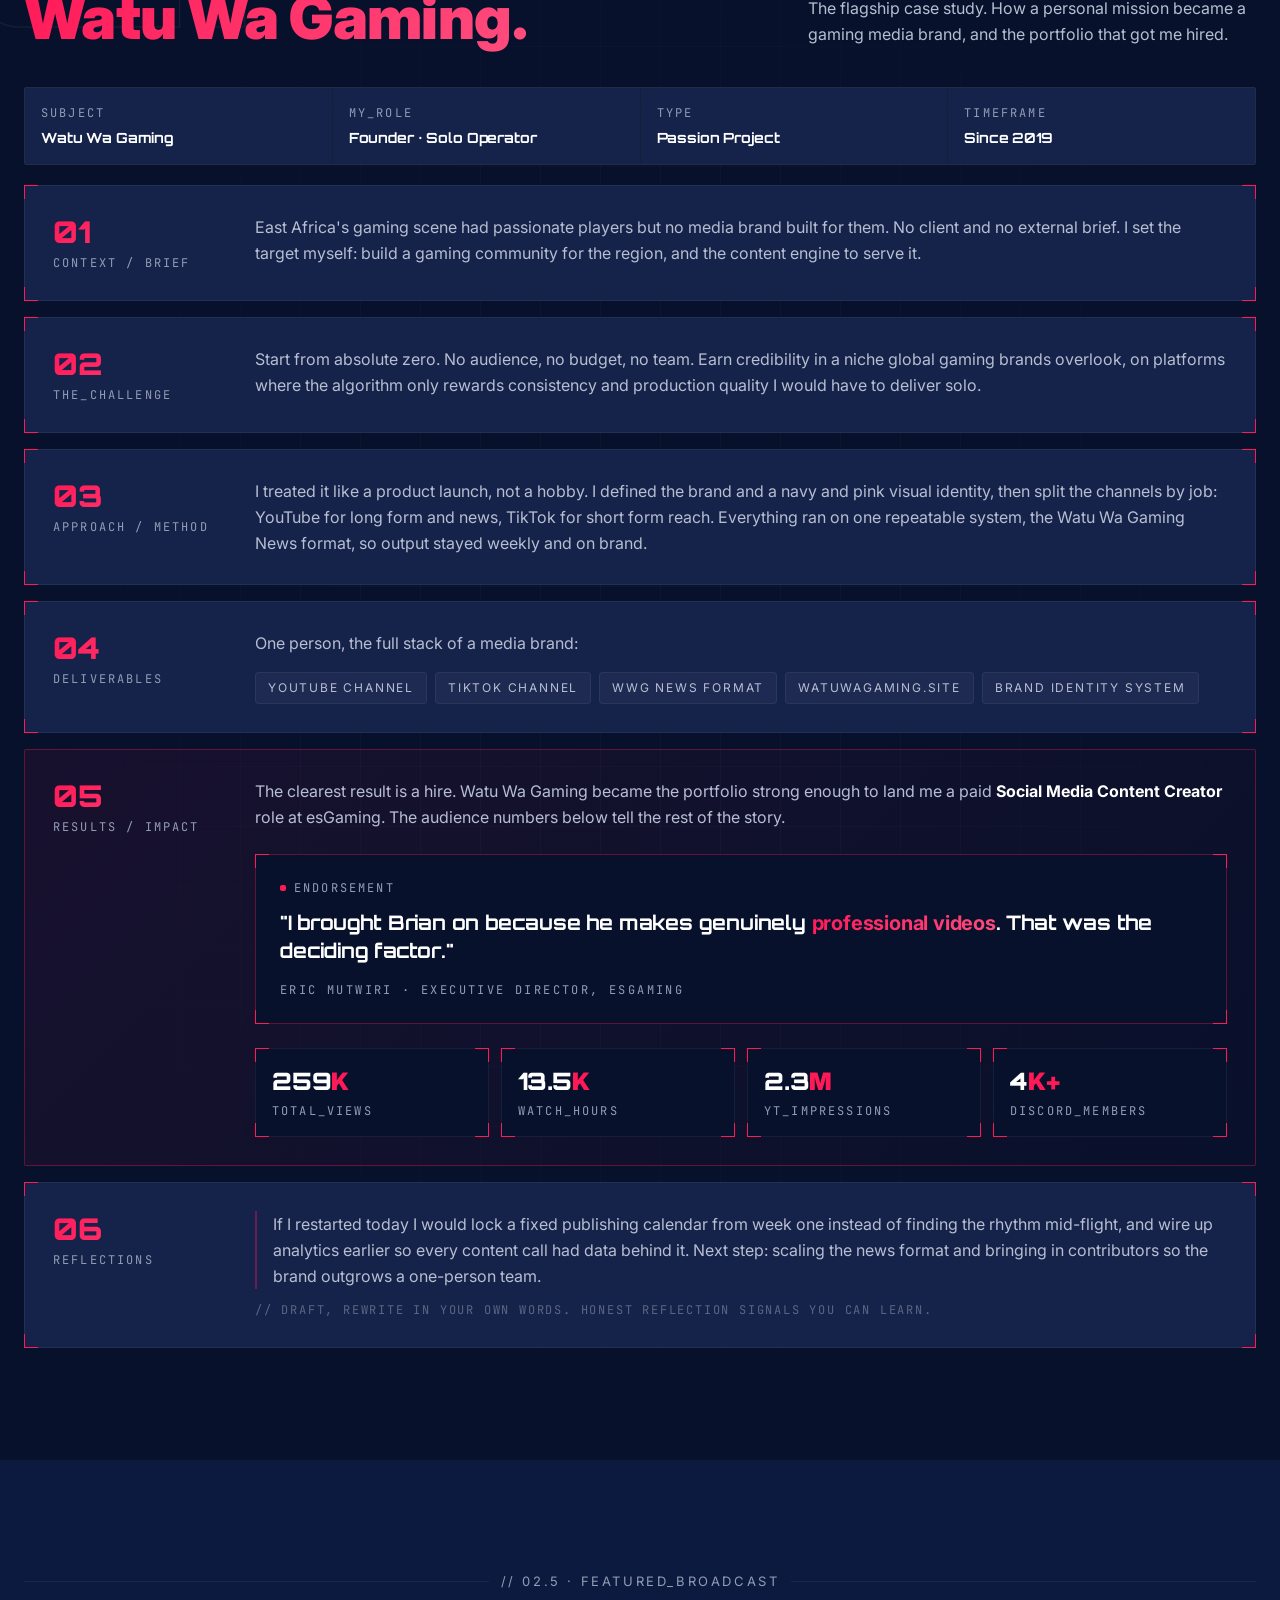
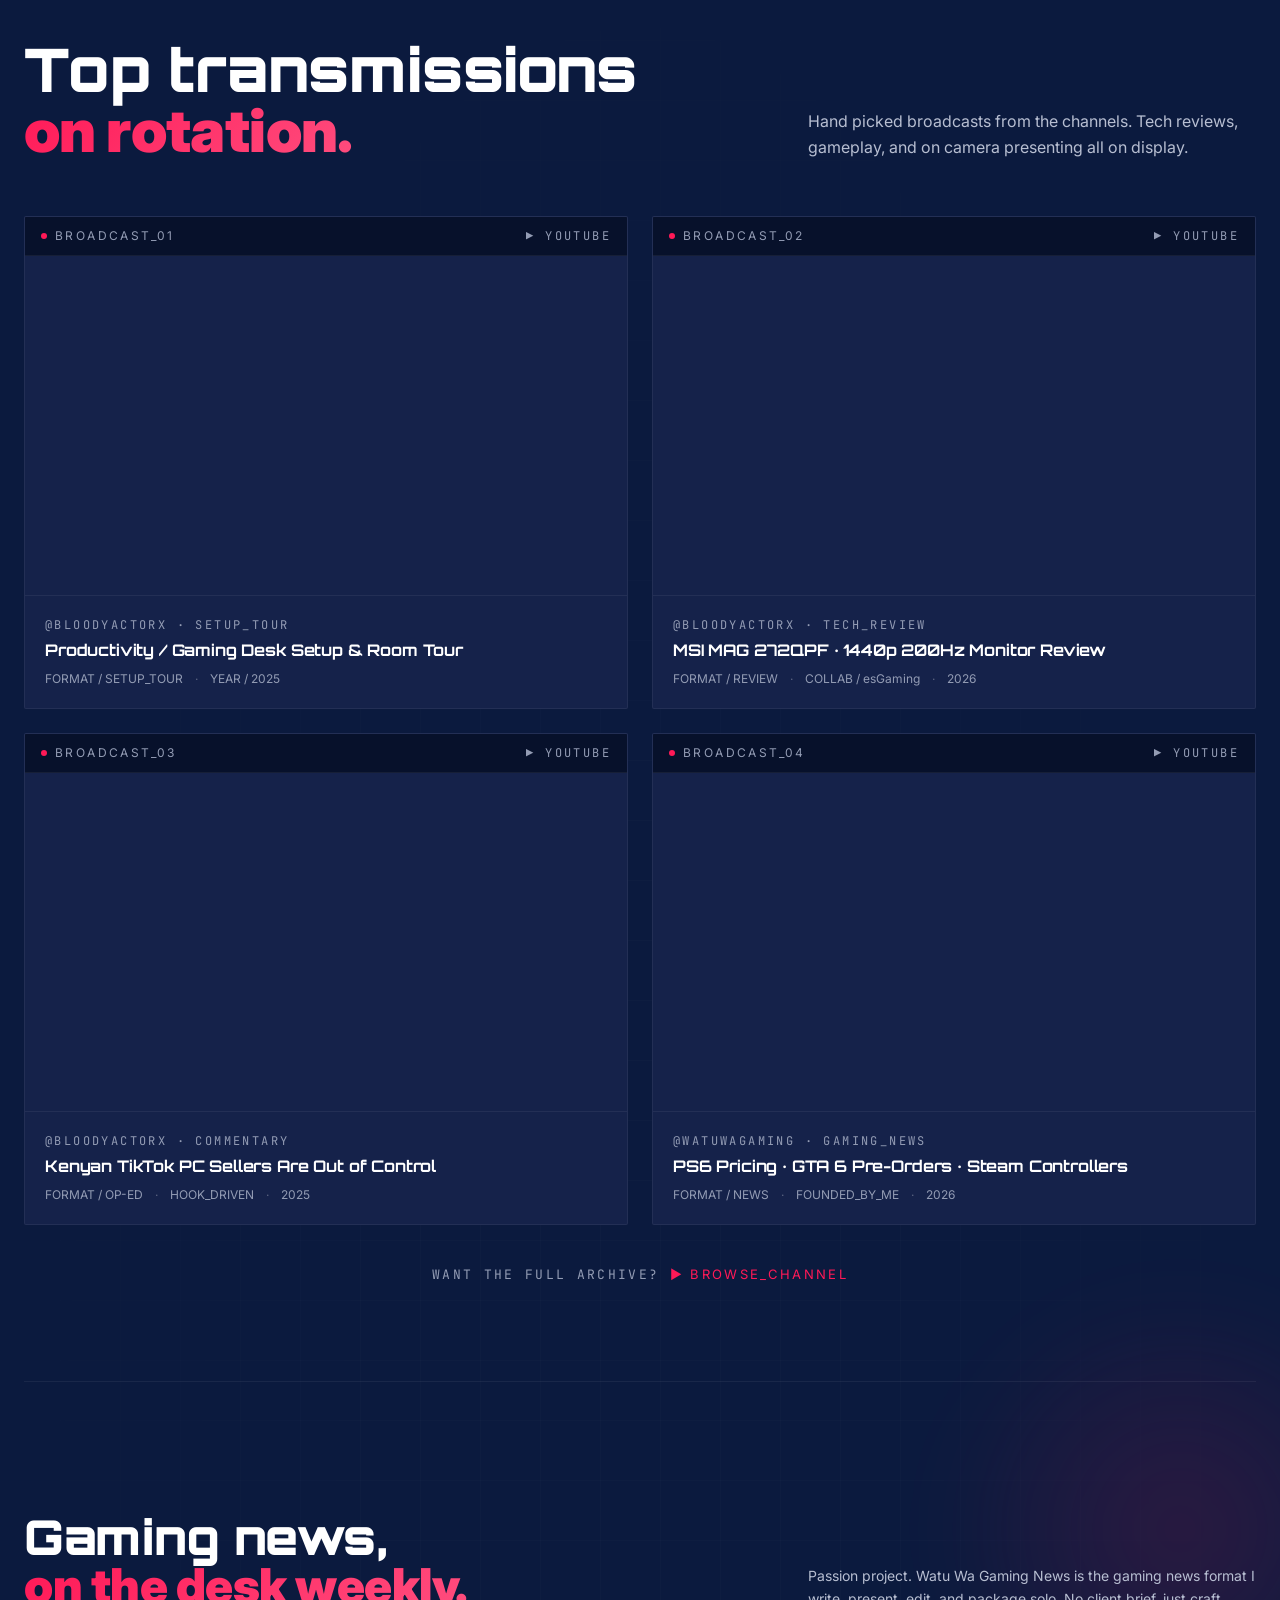
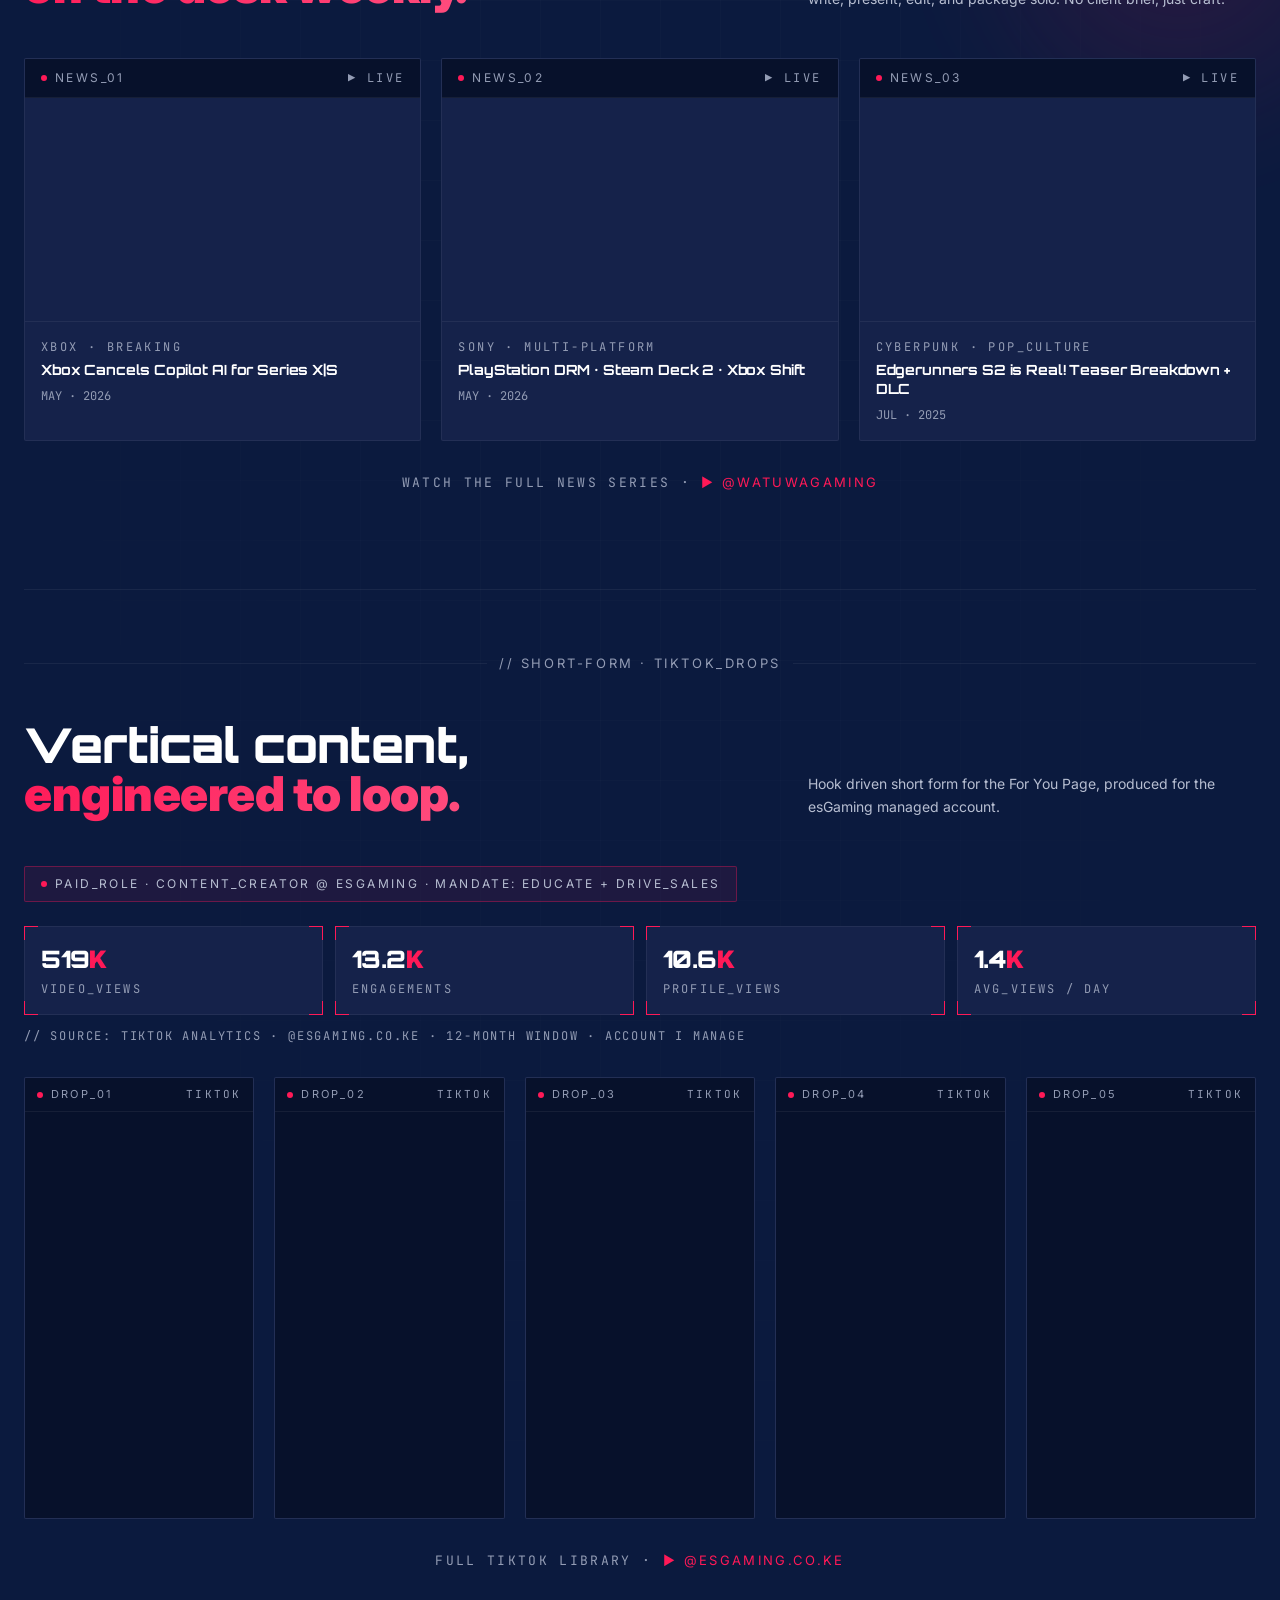
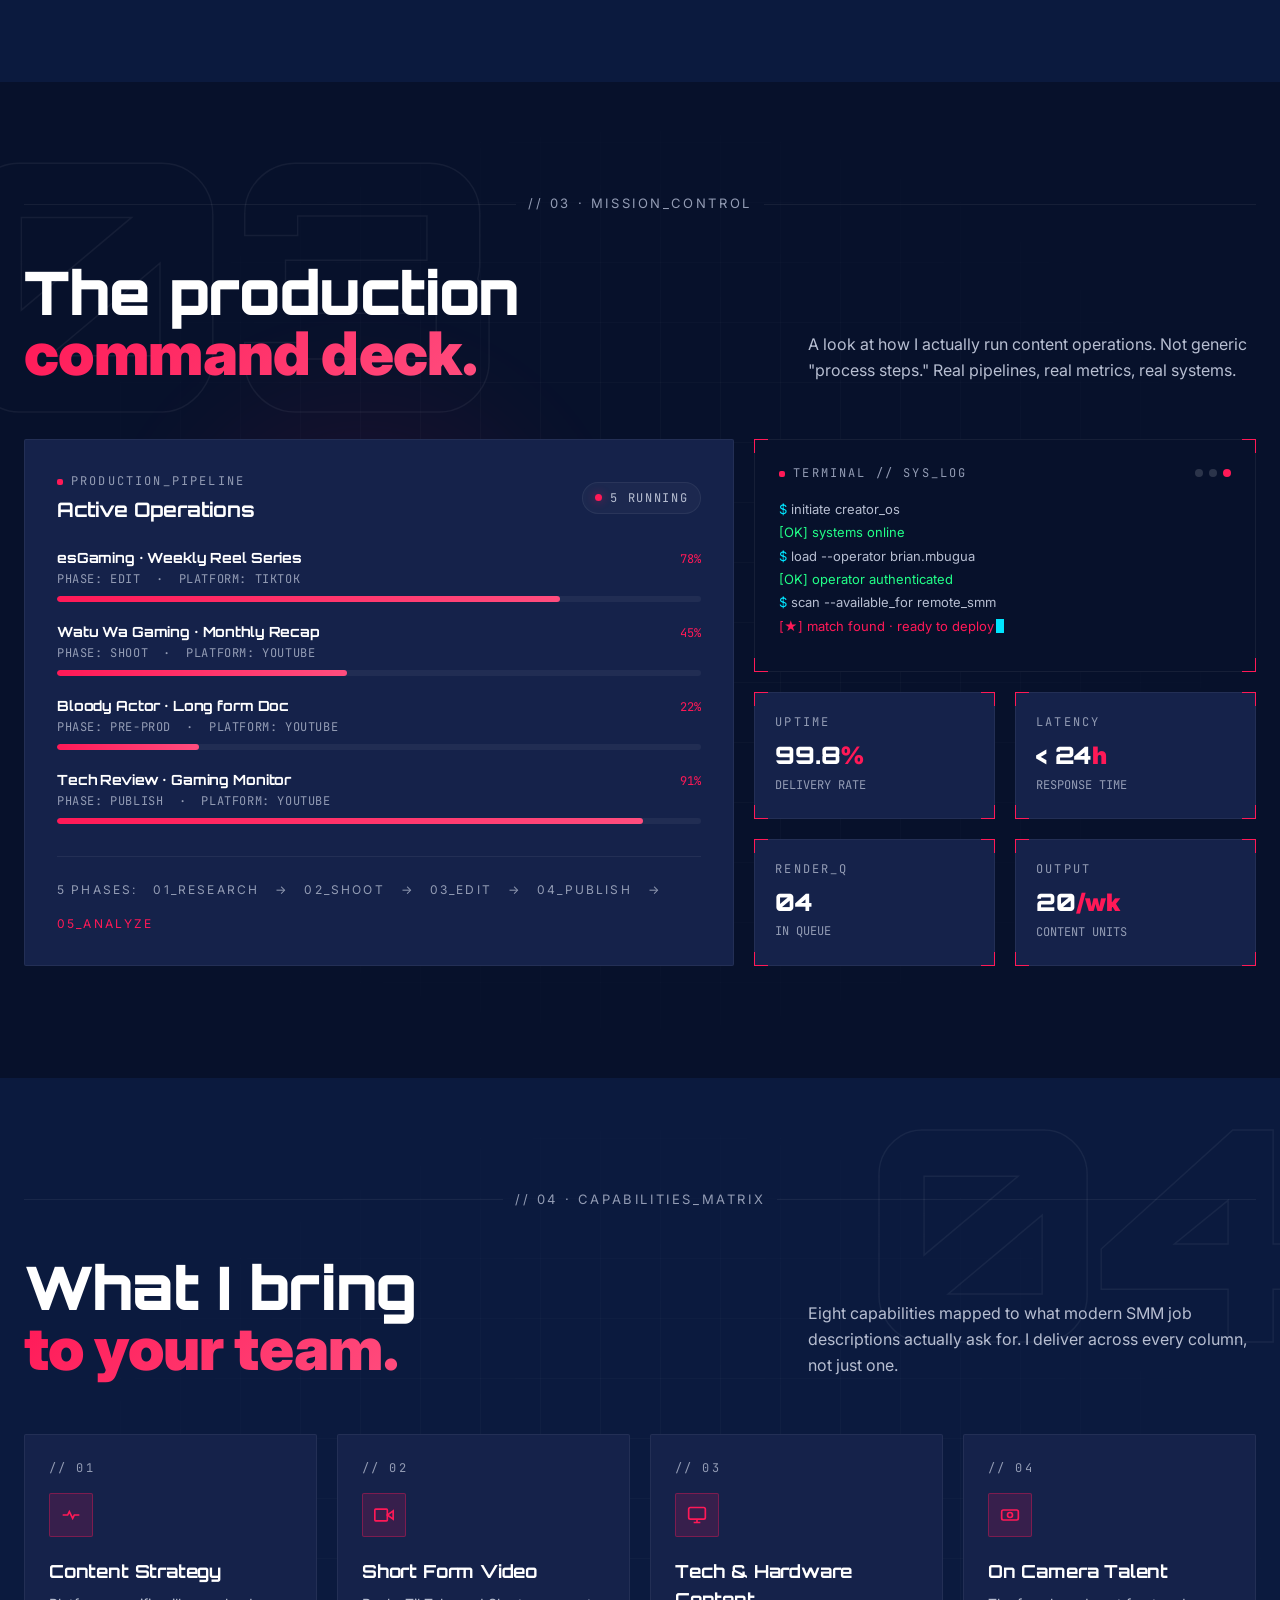
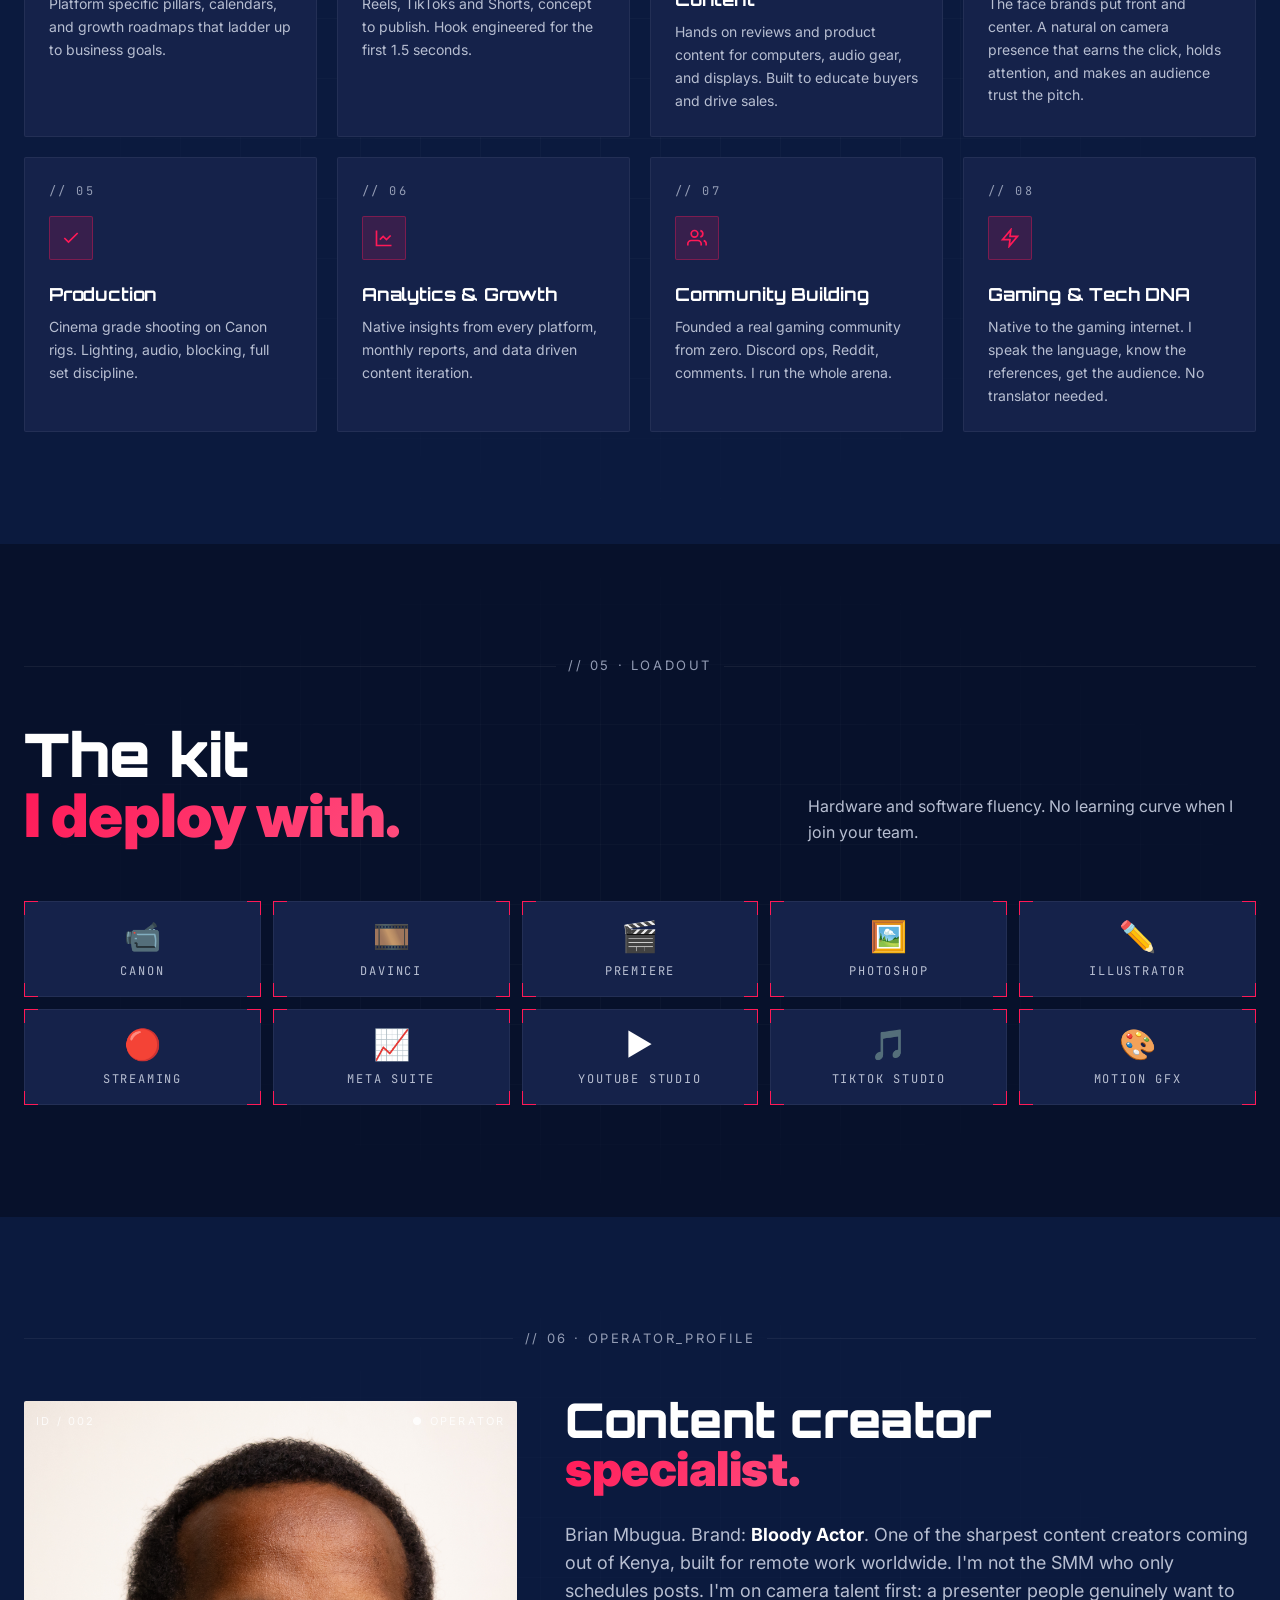
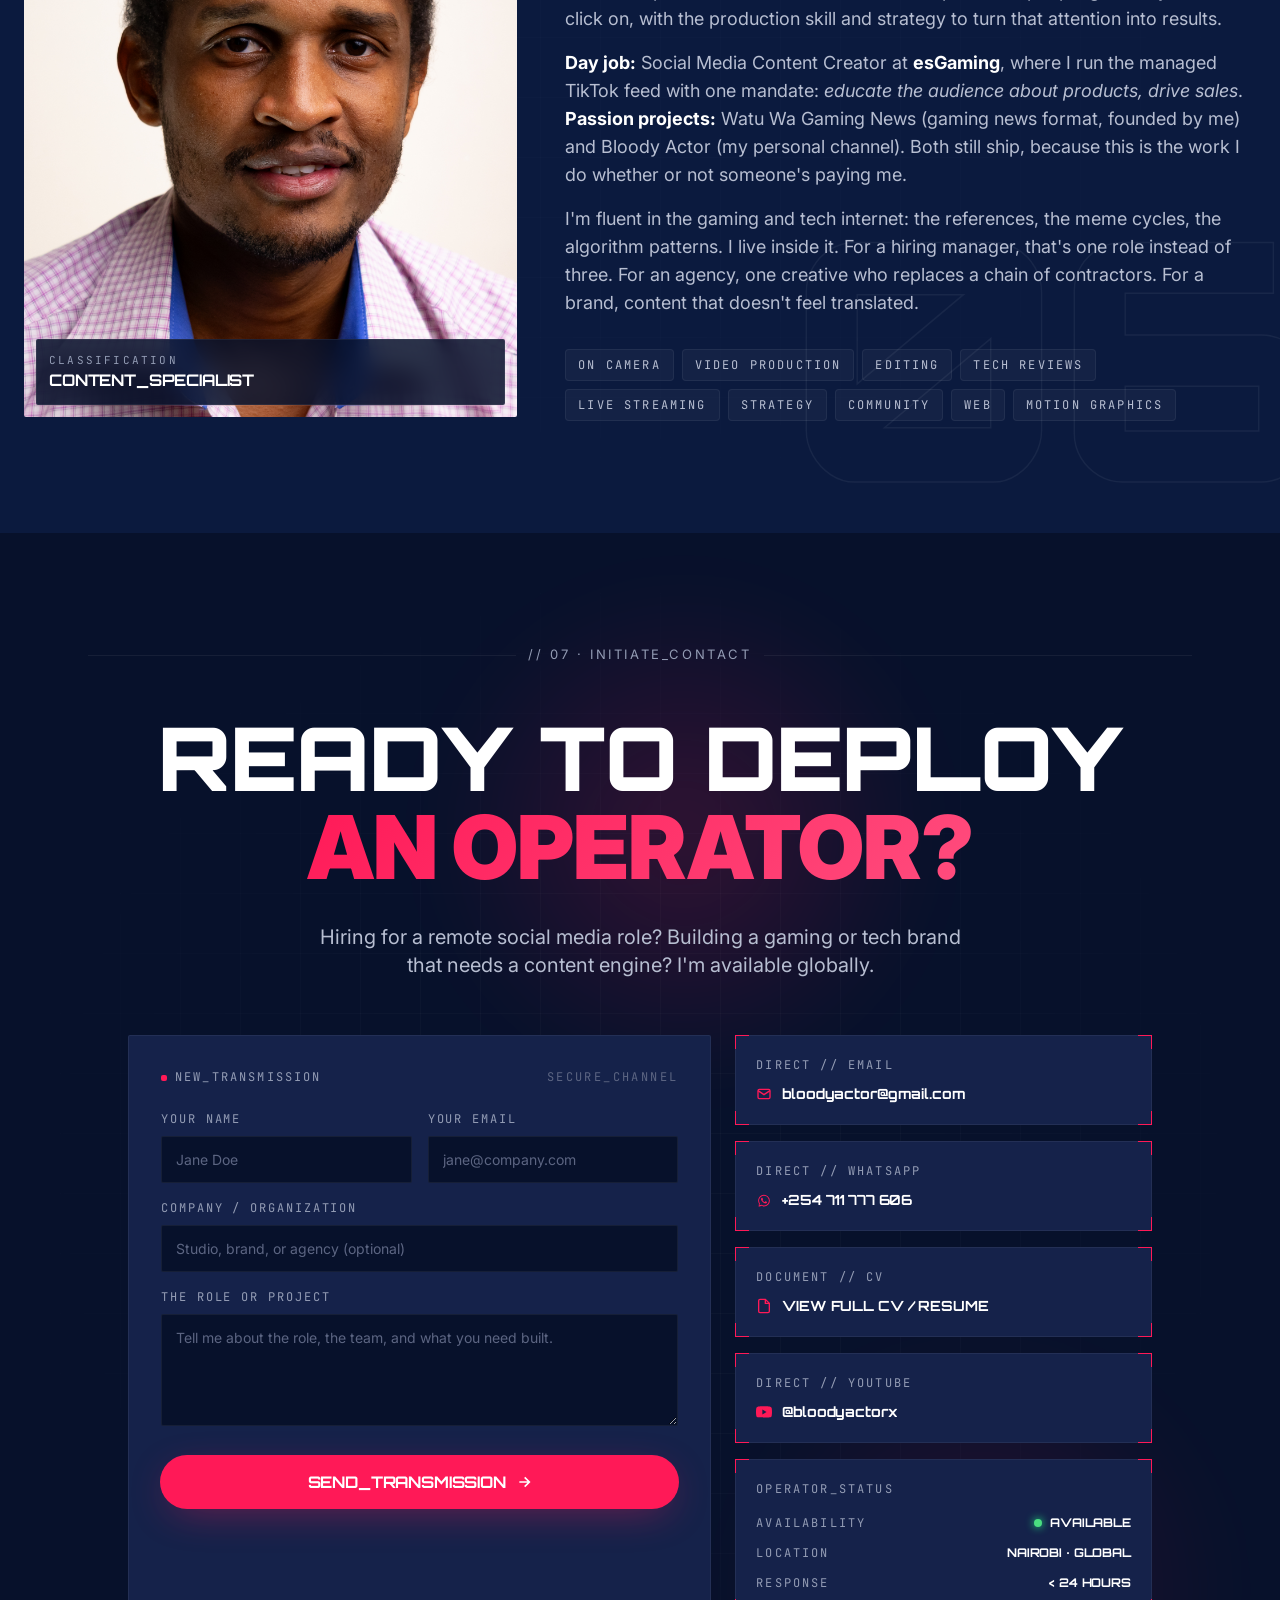
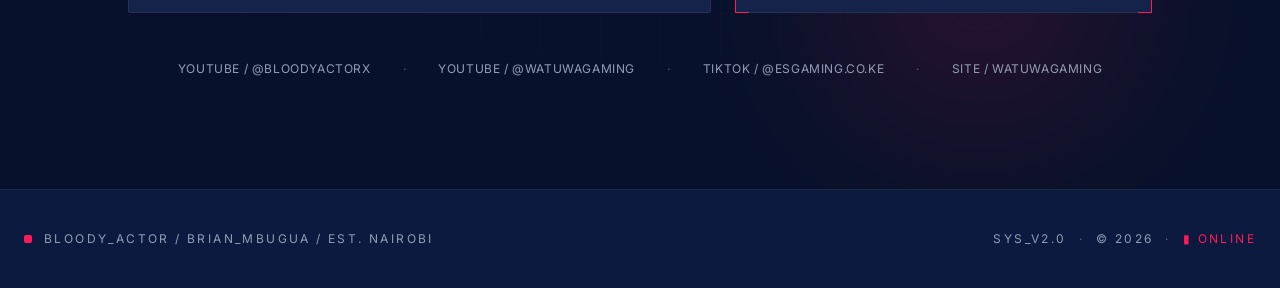
==== commit 1310c03a: "Wire bloodyactor.com as the canonical URL CV: contact row now links to bloodyactor.com (was placehol" ====
--- a/index.html
+++ b/index.html
@@ -14,6 +14,9 @@
   <meta property="og:title" content="Bloody Actor // Brian Mbugua">
   <meta property="og:description" content="Content creator specialist for gaming and tech brands. On camera presenter, video producer, and social media strategist.">
   <meta property="og:type" content="website">
+  <meta property="og:url" content="https://bloodyactor.com">
+  <meta property="og:image" content="https://bloodyactor.com/assets/images/hero-portrait.jpg">
+  <link rel="canonical" href="https://bloodyactor.com">
 
   <!-- Tailwind CSS — pre-built static stylesheet (15 KB, no runtime CDN).
        To rebuild after adding new classes, see README.md. -->
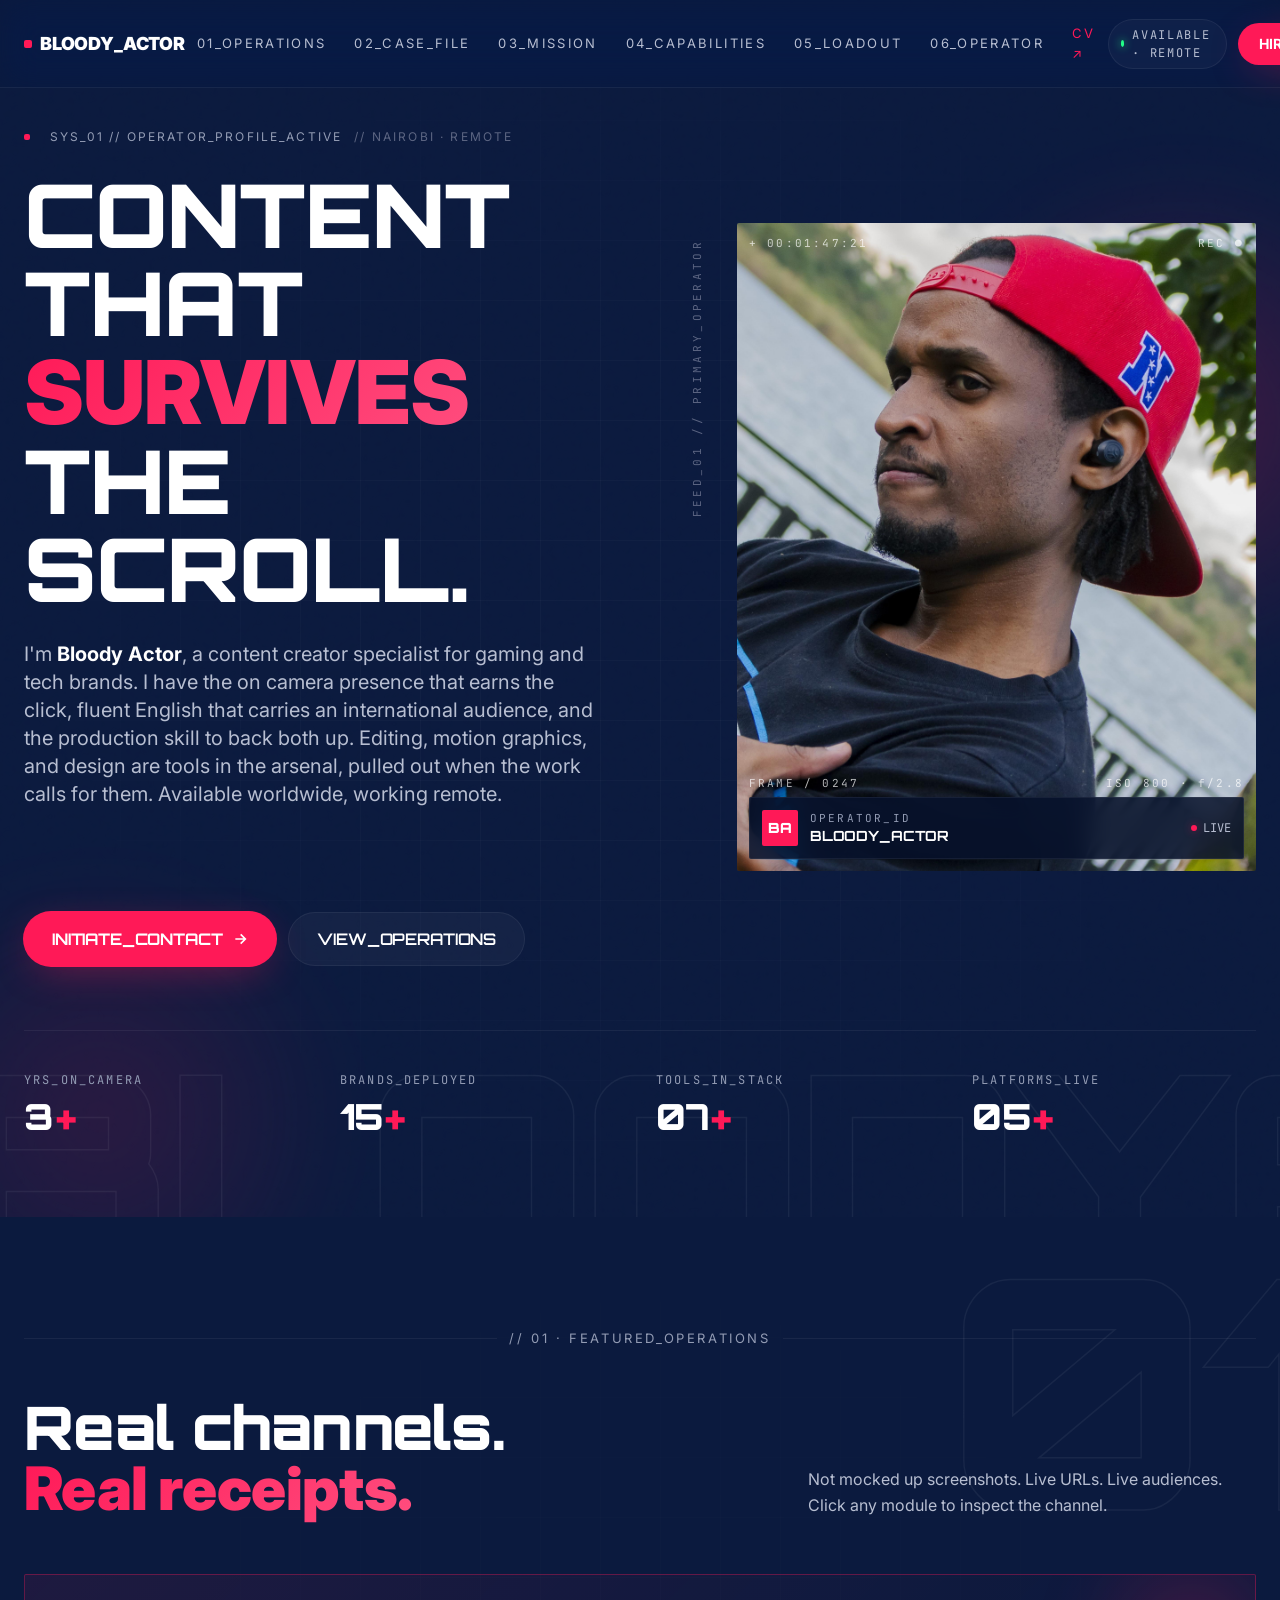
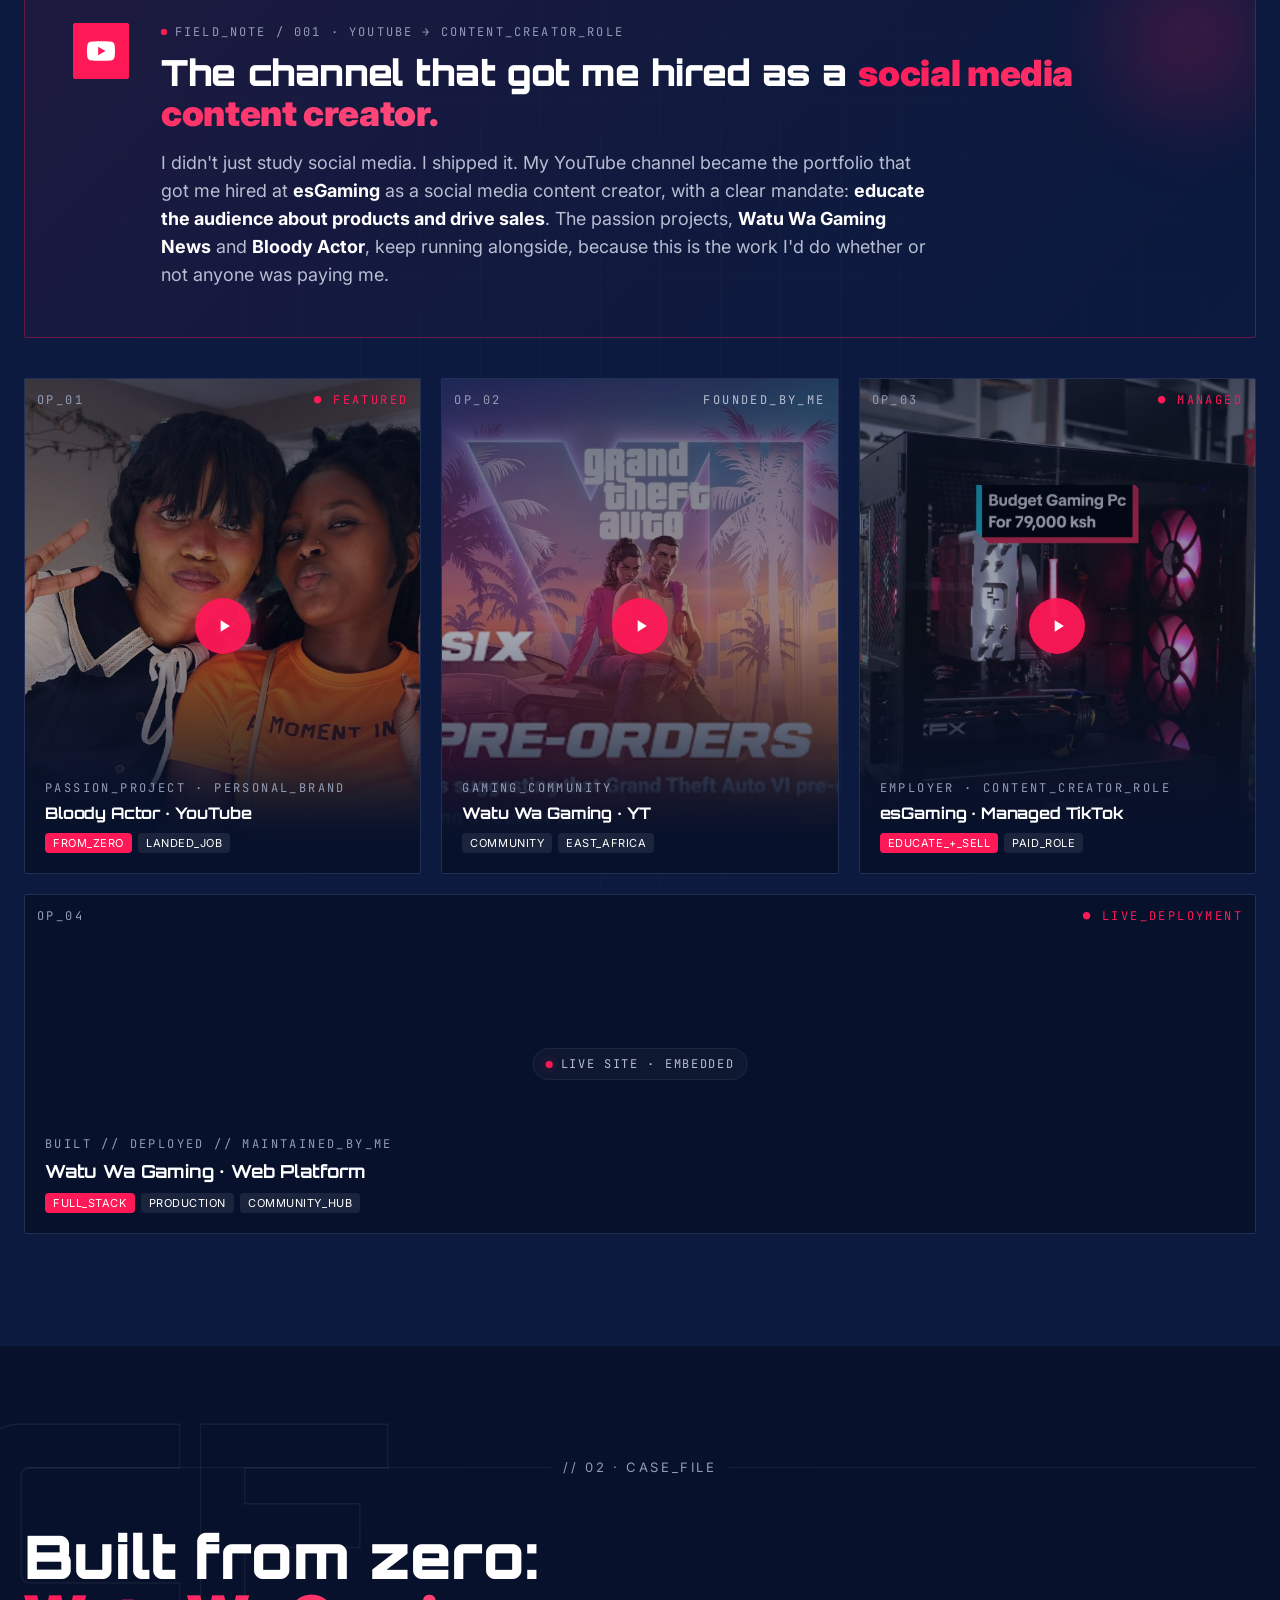
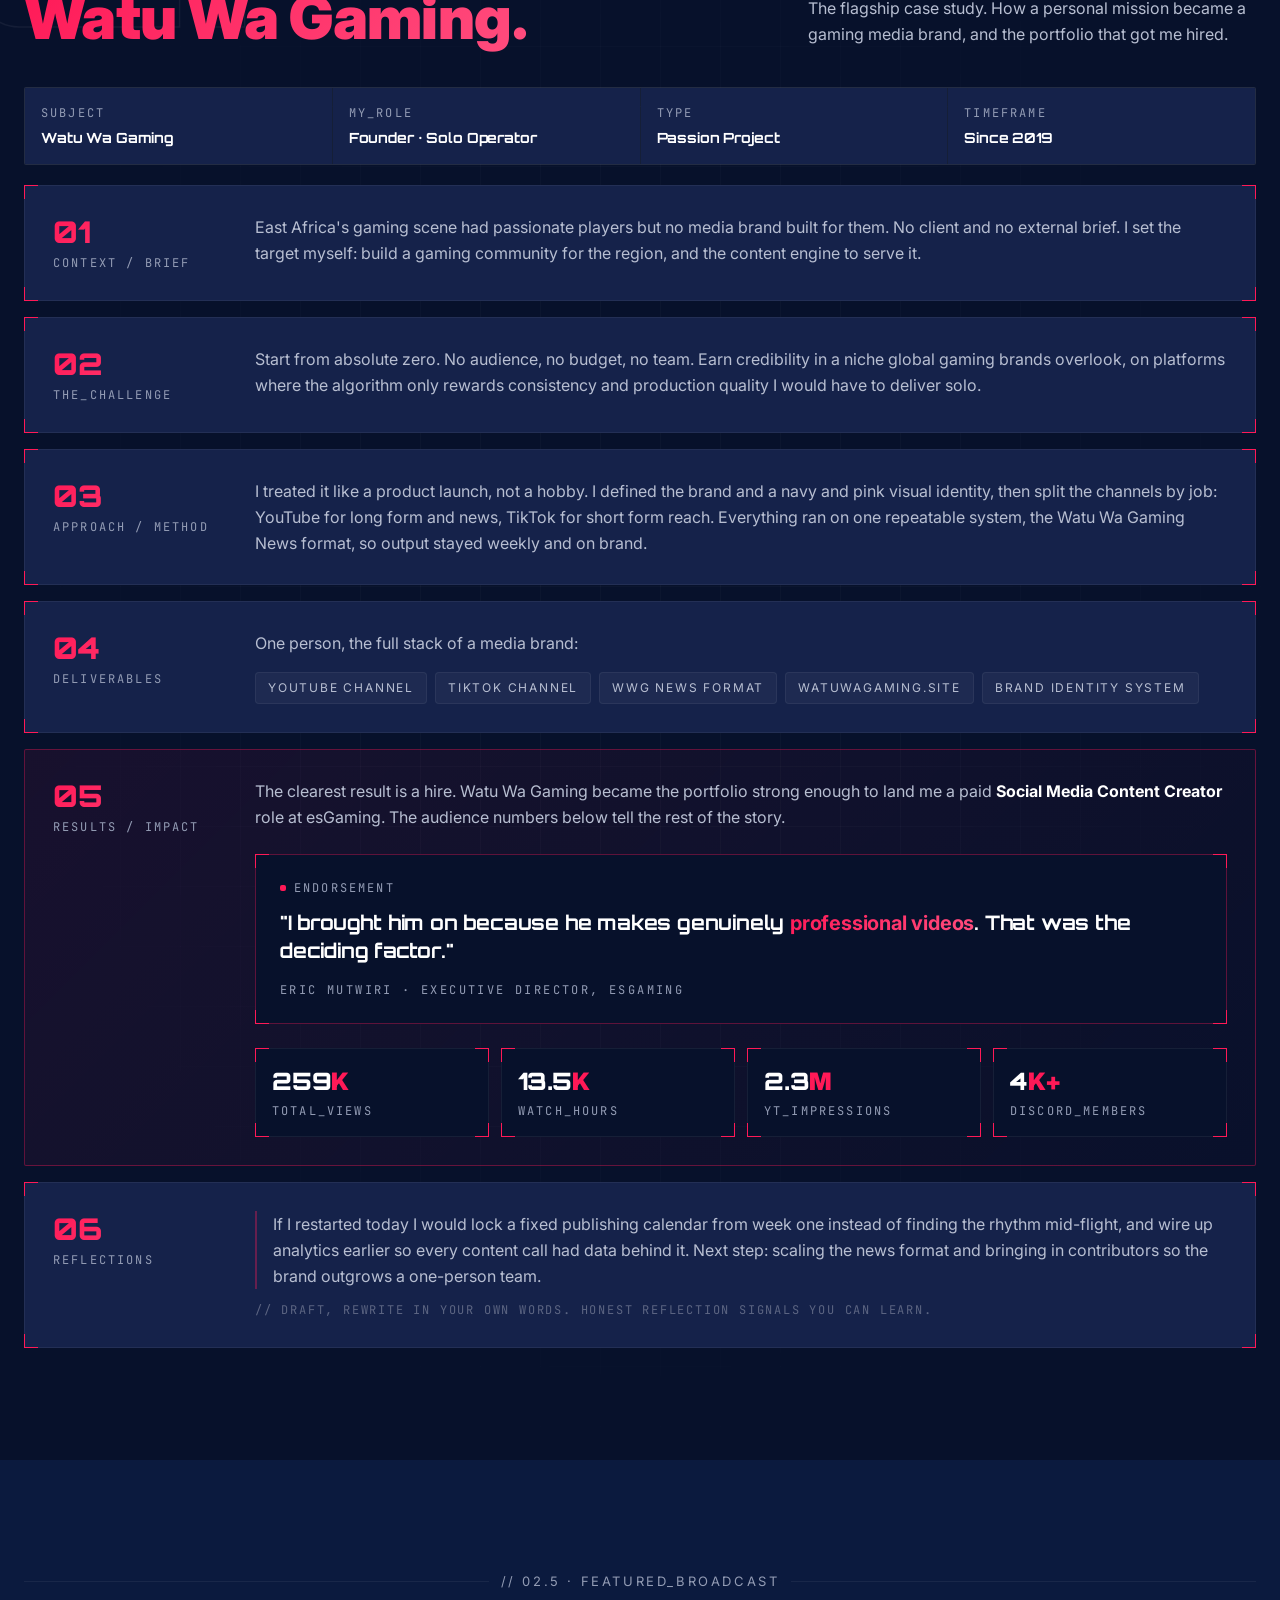
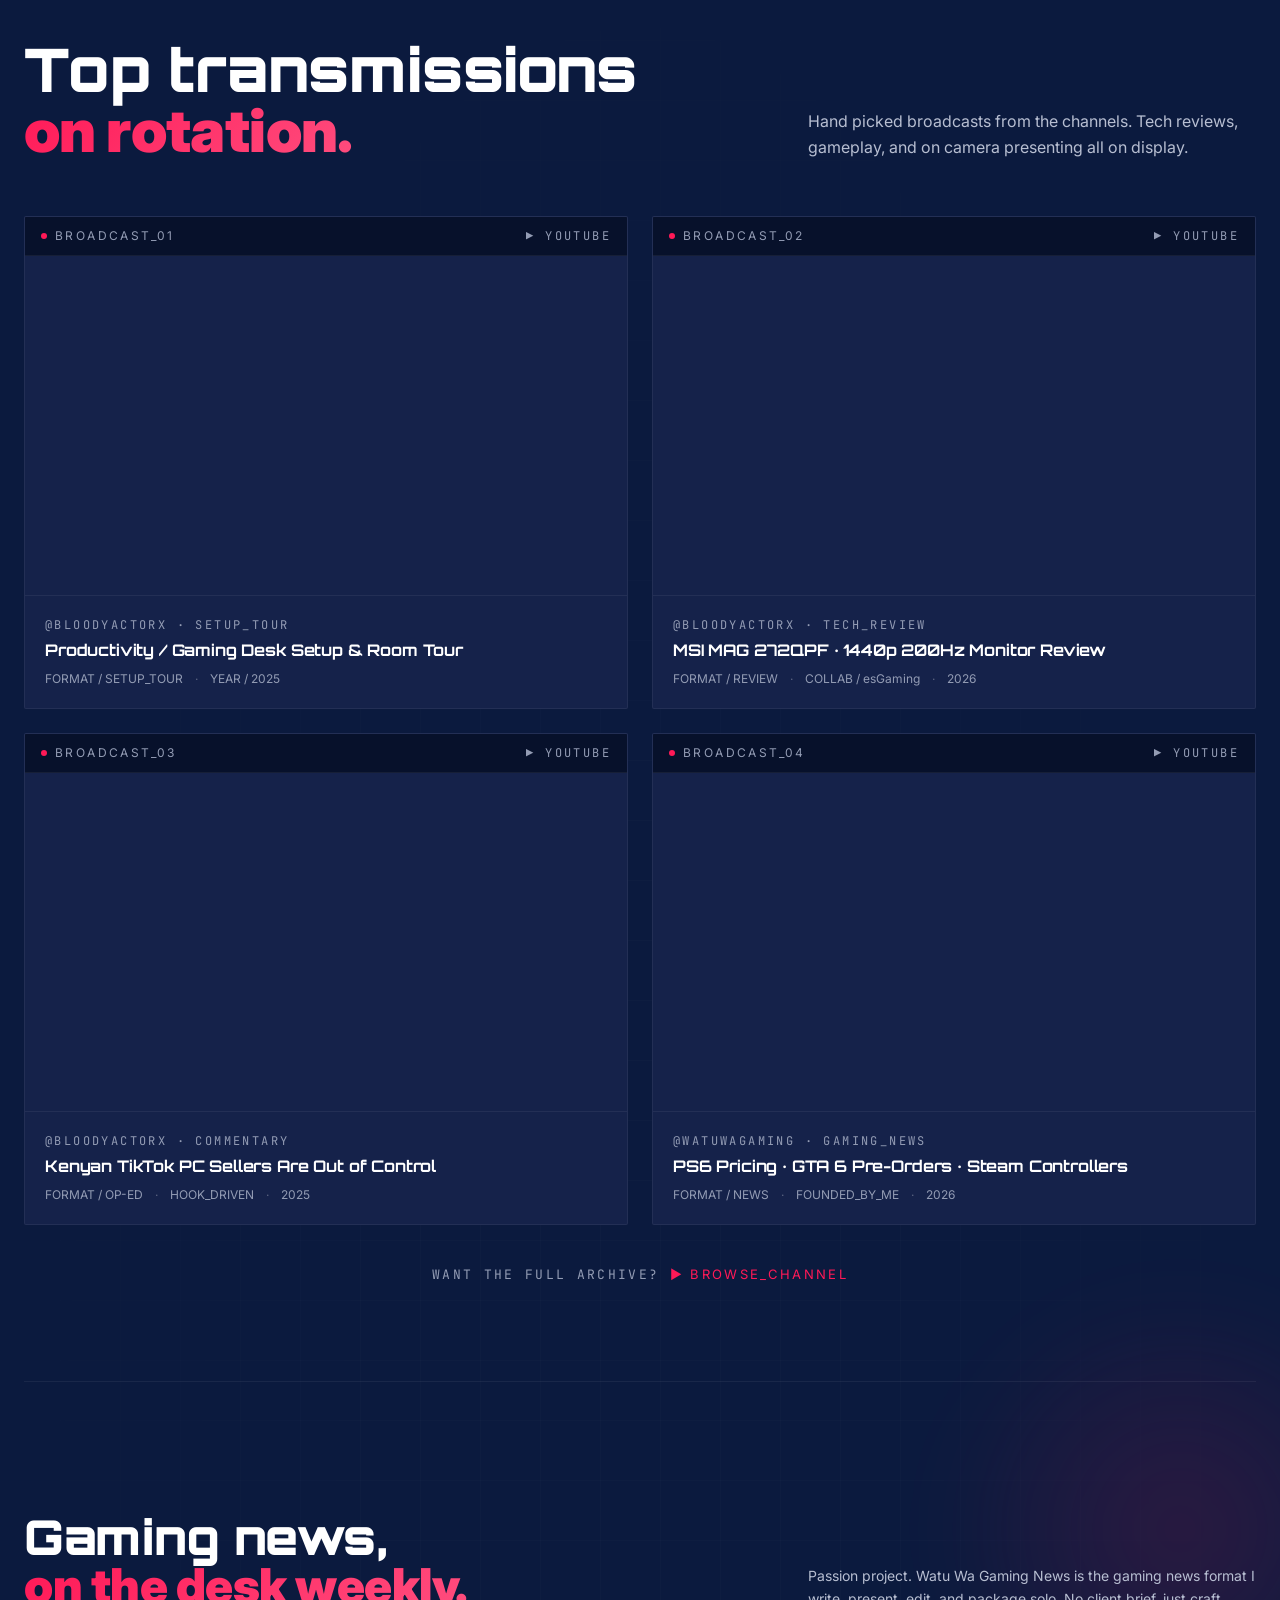
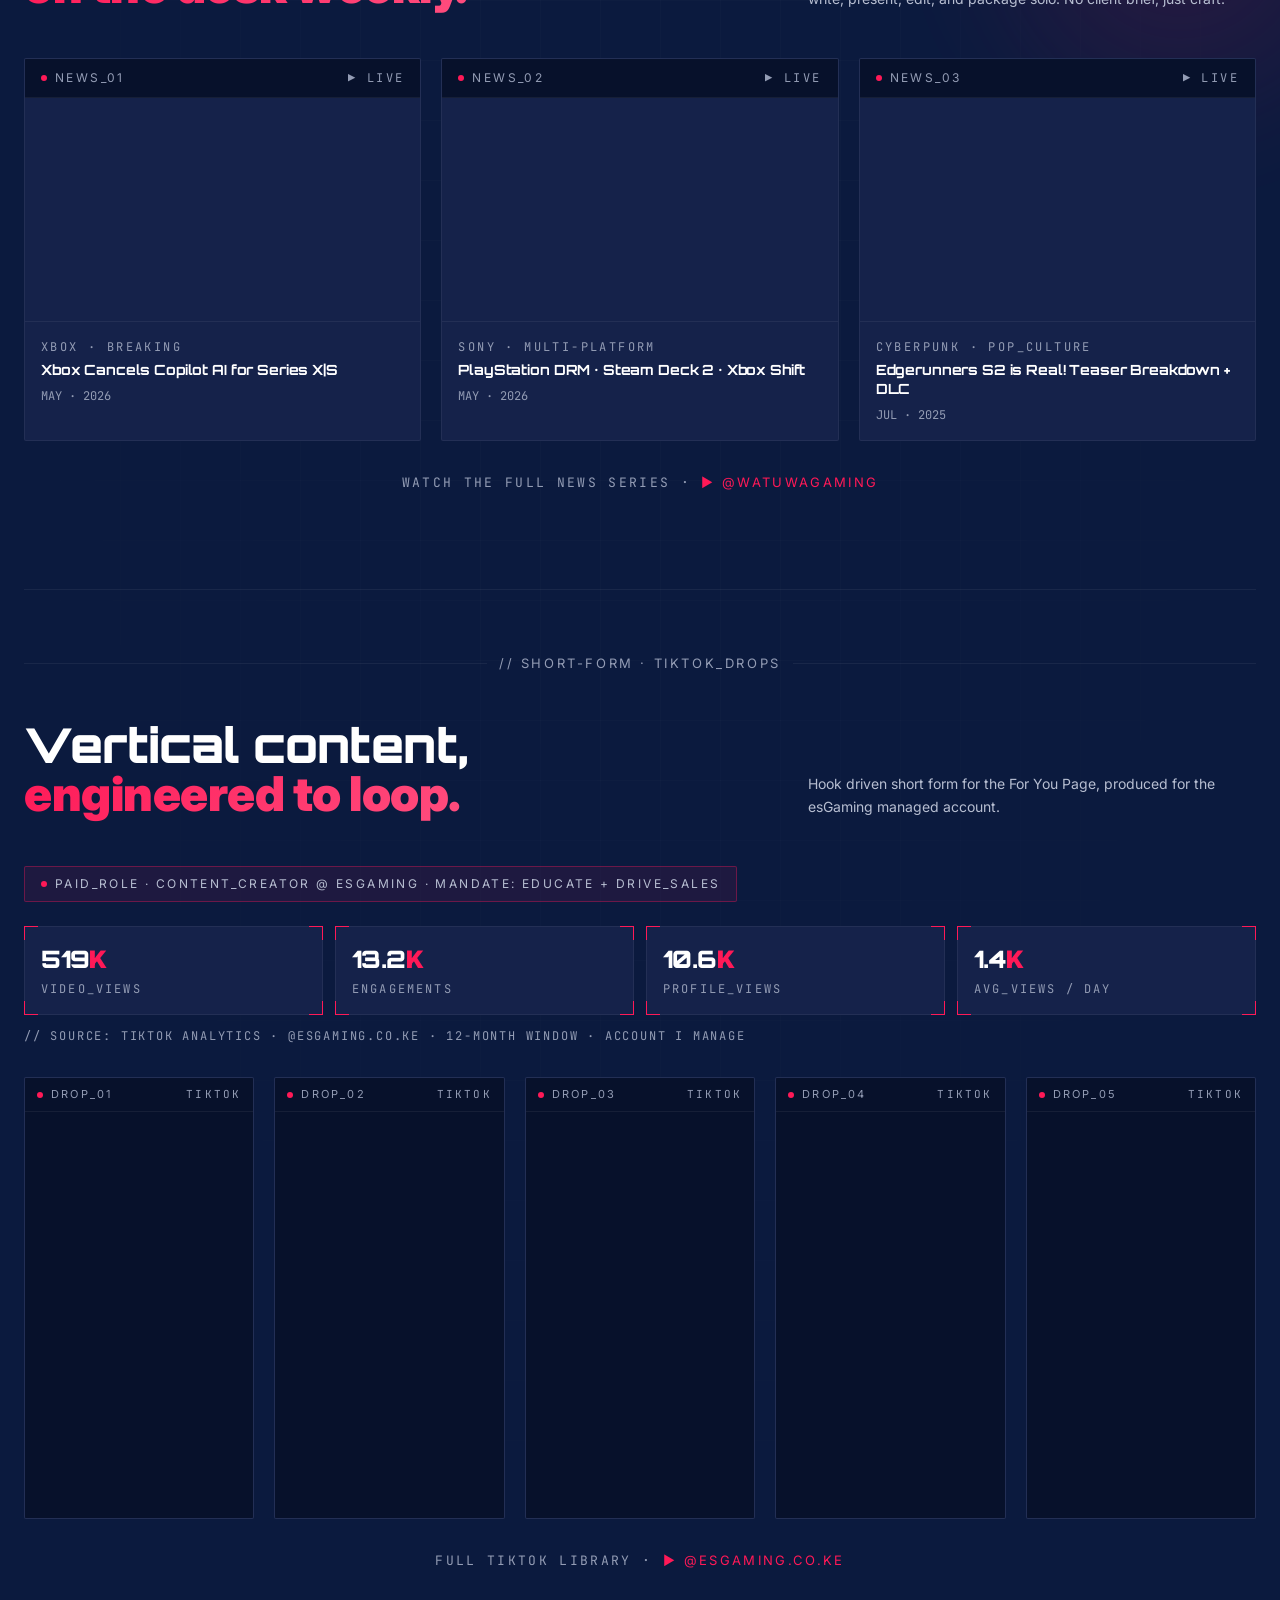
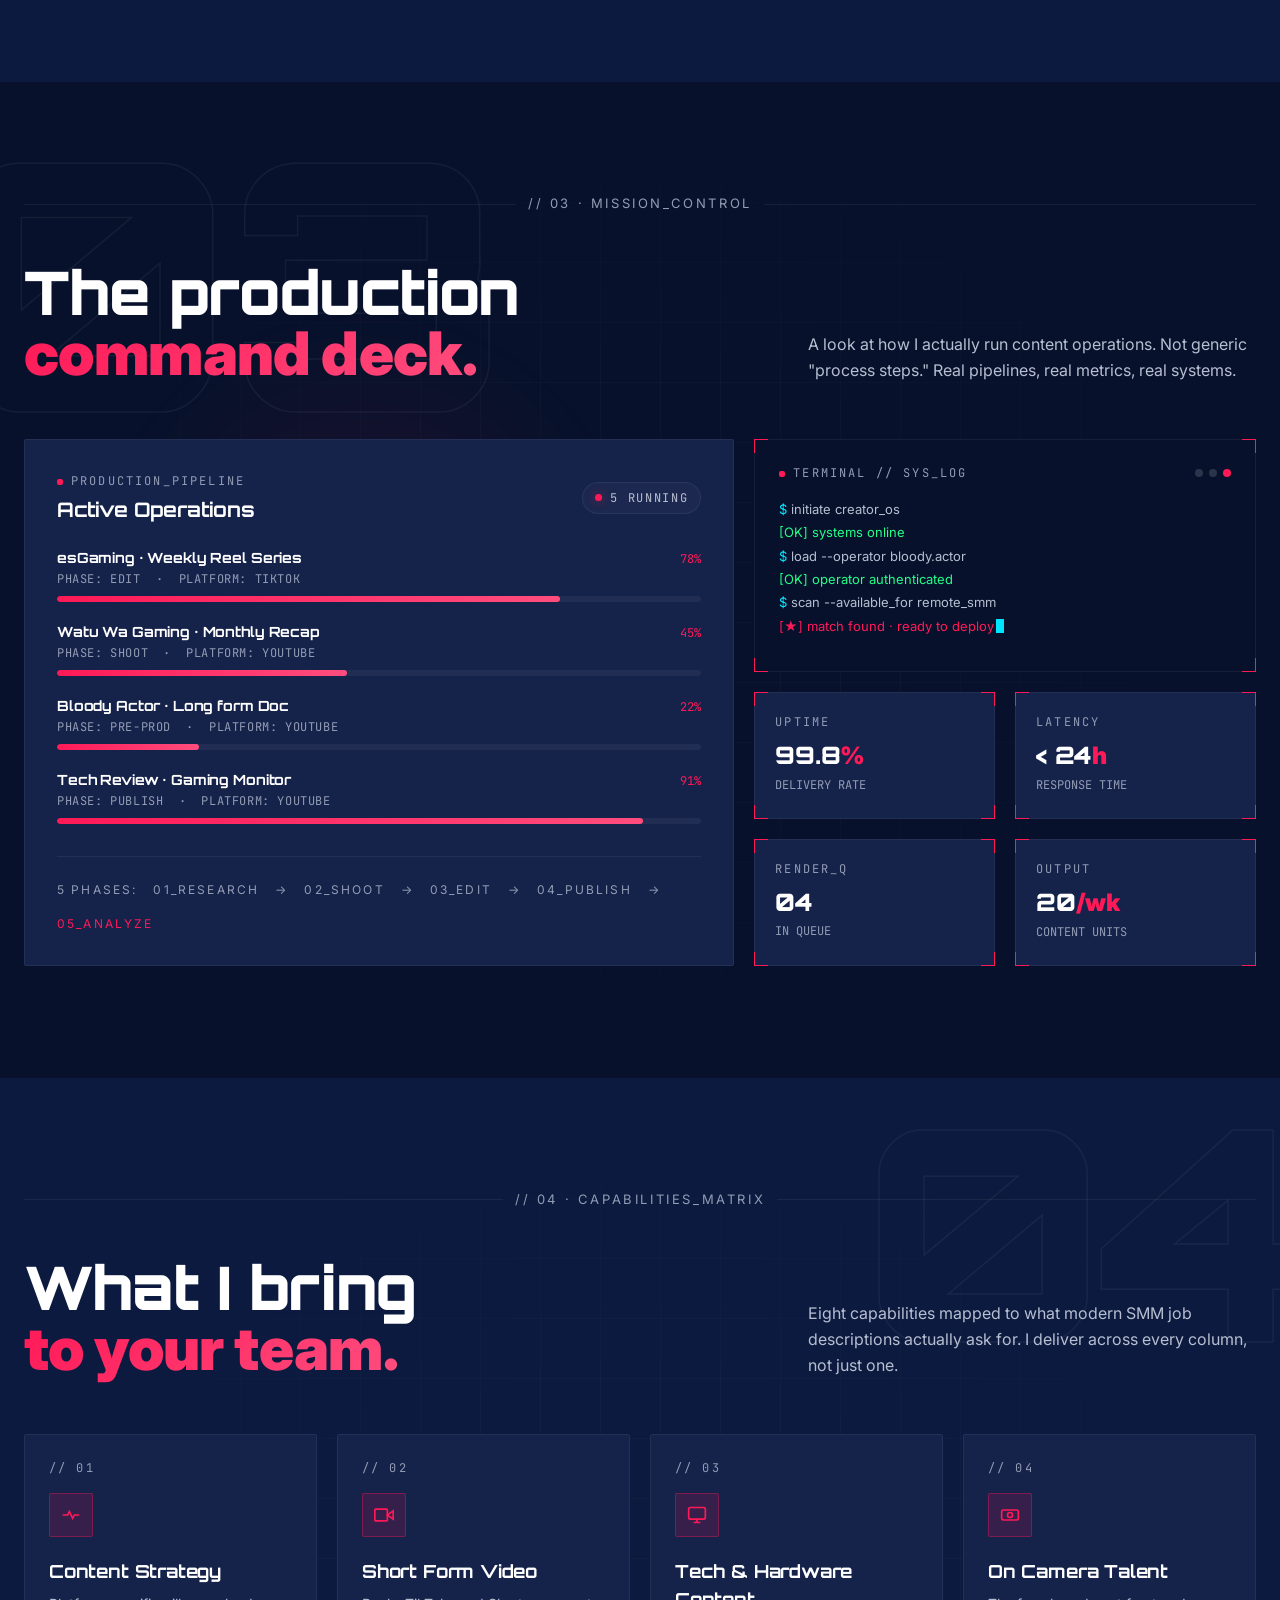
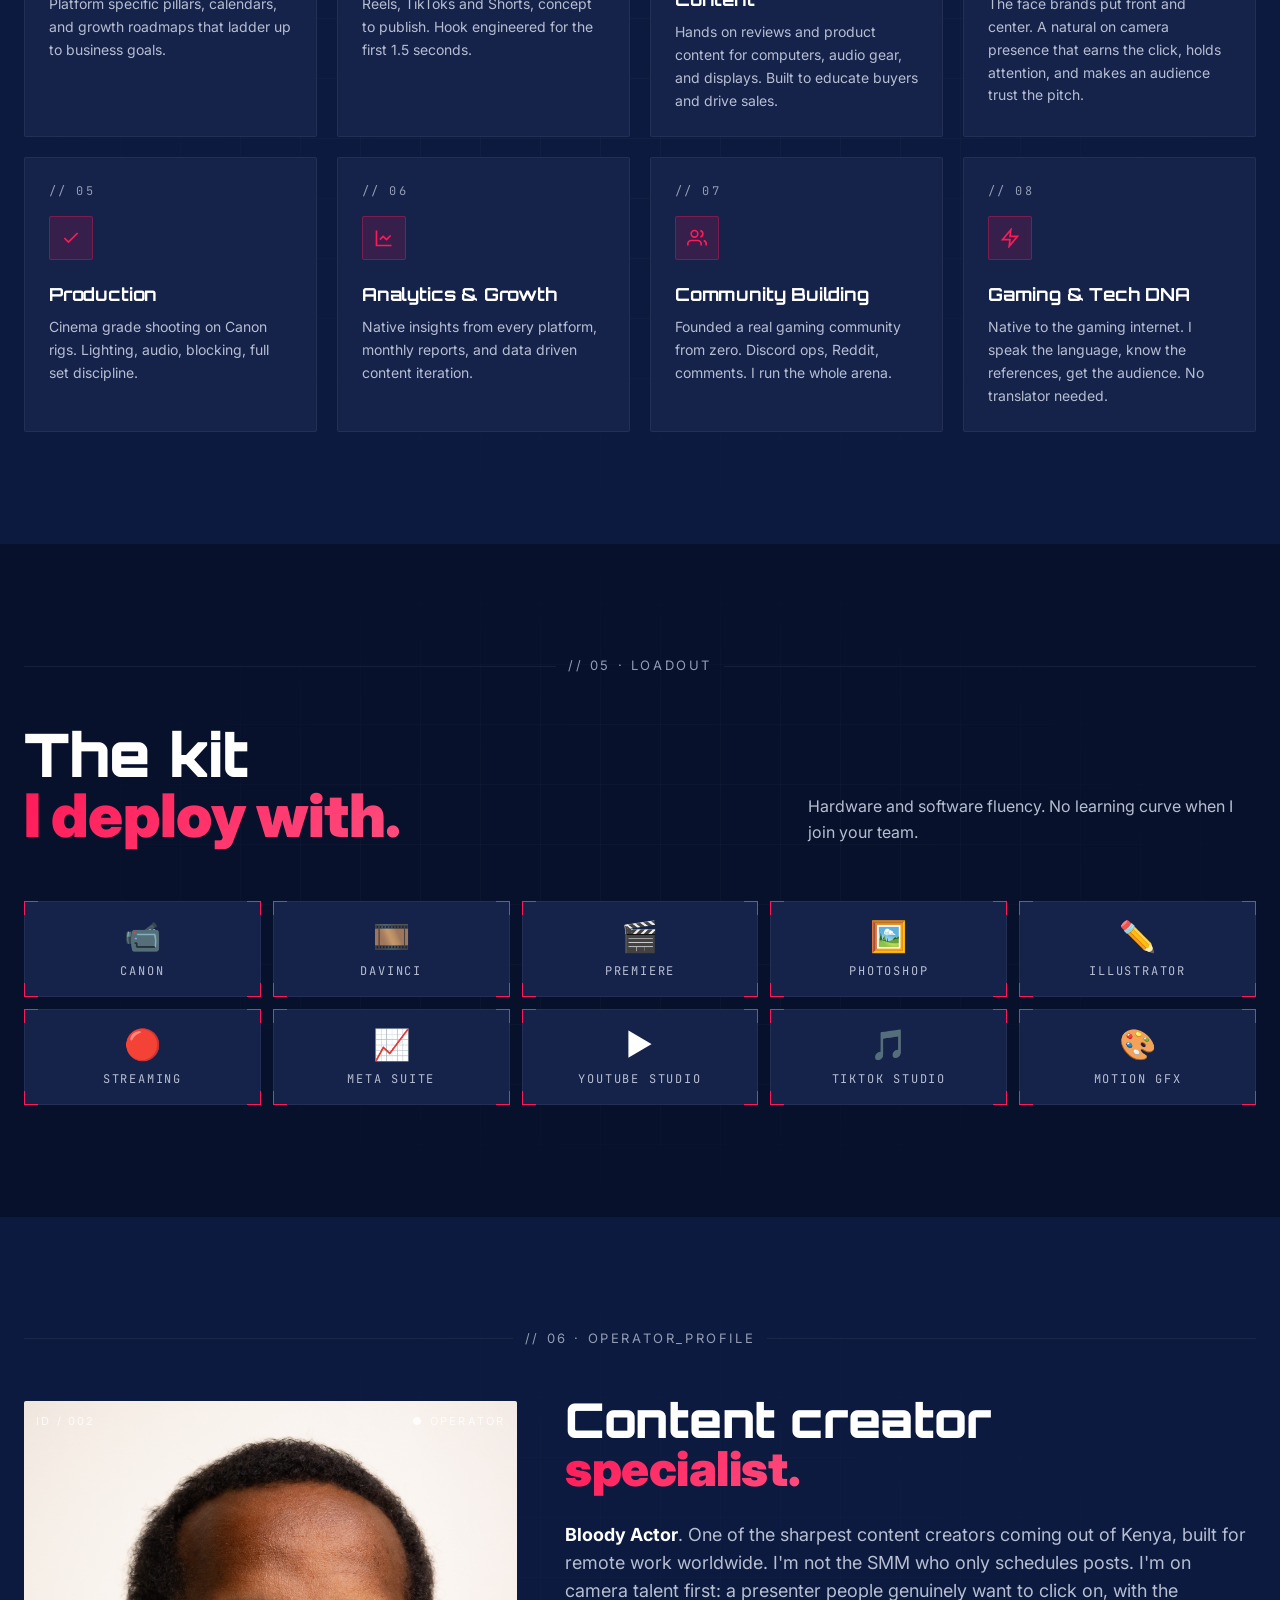
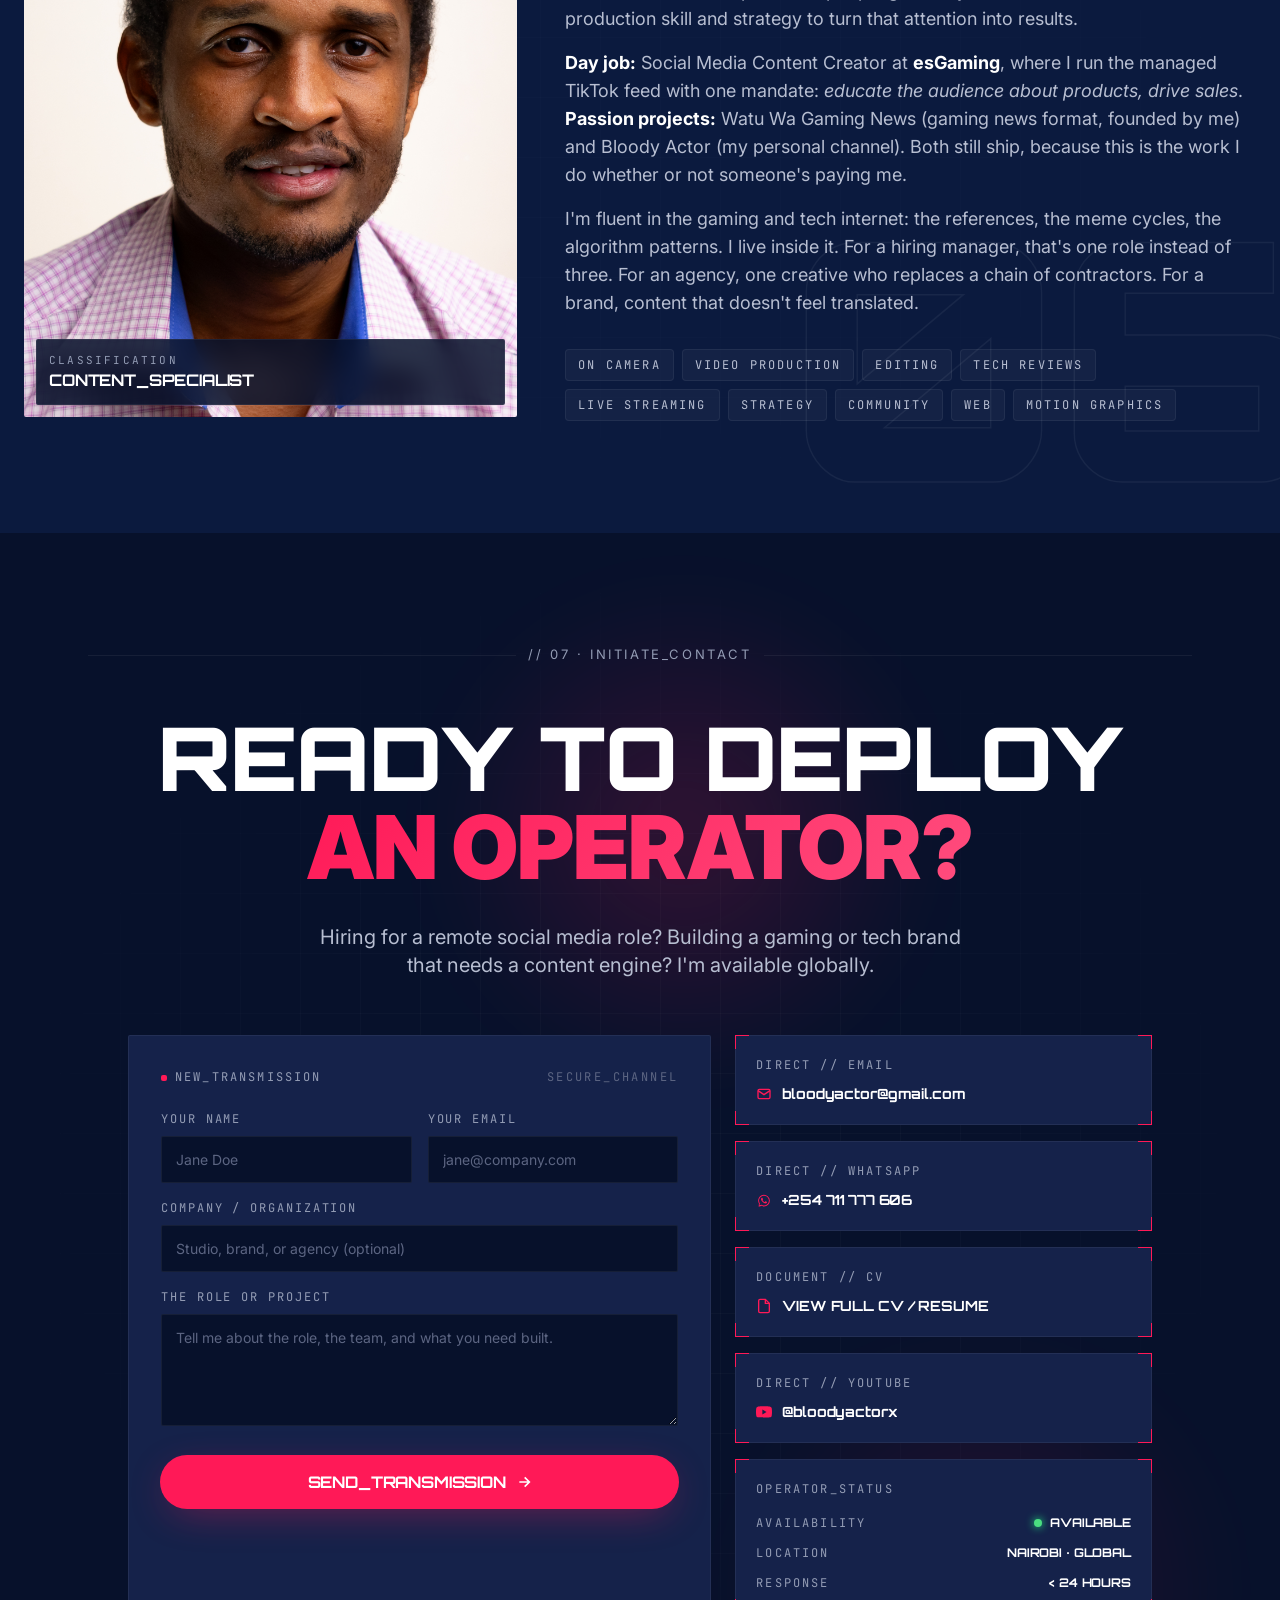
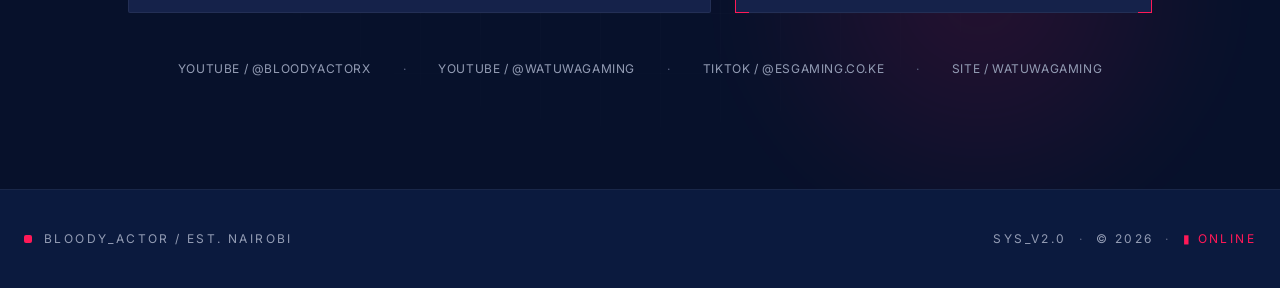
==== commit 8773afd2: "Privacy: remove real name from all public surfaces Strips Brian Mbugua from index.html (title, meta " ====
--- a/index.html
+++ b/index.html
@@ -3,15 +3,15 @@
 <head>
   <meta charset="UTF-8">
   <meta name="viewport" content="width=device-width, initial-scale=1.0">
-  <title>Bloody Actor // Brian Mbugua · Content Creator Specialist · Gaming & Tech</title>
-  <meta name="description" content="Brian Mbugua (Bloody Actor) is a content creator specialist for gaming and tech brands. On camera presenter, video producer, and social media strategist. Available for international remote roles.">
+  <title>Bloody Actor · Content Creator Specialist · Gaming & Tech</title>
+  <meta name="description" content="Bloody Actor is a content creator specialist for gaming and tech brands. On camera presenter, video producer, and social media strategist. Available for international remote roles.">
 
   <!-- Favicon + browser theming -->
   <link rel="icon" type="image/svg+xml" href="assets/favicon.svg">
   <meta name="theme-color" content="#0B1A3E">
 
   <!-- Open Graph (link previews when shared) -->
-  <meta property="og:title" content="Bloody Actor // Brian Mbugua">
+  <meta property="og:title" content="Bloody Actor · Content Creator Specialist">
   <meta property="og:description" content="Content creator specialist for gaming and tech brands. On camera presenter, video producer, and social media strategist.">
   <meta property="og:type" content="website">
   <meta property="og:url" content="https://bloodyactor.com">
@@ -374,7 +374,7 @@
 
           <!-- Sub -->
           <p class="reveal reveal-delay-2 text-lg md:text-xl max-w-xl mb-8 leading-relaxed" style="color: var(--text-1);">
-            I'm <strong class="text-white">Brian Mbugua</strong>, a content creator specialist for gaming and tech brands. I have the on camera presence that earns the click, fluent English that carries an international audience, and the production skill to back both up. Editing, motion graphics, and design are tools in the arsenal, pulled out when the work calls for them. Available worldwide, working remote.
+            I'm <strong class="text-white">Bloody Actor</strong>, a content creator specialist for gaming and tech brands. I have the on camera presence that earns the click, fluent English that carries an international audience, and the production skill to back both up. Editing, motion graphics, and design are tools in the arsenal, pulled out when the work calls for them. Available worldwide, working remote.
           </p>
 
           <!-- Tactical capability pills -->
@@ -405,7 +405,7 @@
 
             <!-- Portrait -->
             <img src="assets/images/hero-portrait.jpg"
-                 alt="Brian Mbugua, Bloody Actor"
+                 alt="Bloody Actor"
                  class="absolute inset-0 w-full h-full object-cover">
 
             <!-- HUD overlay -->
@@ -423,7 +423,7 @@
                 <div class="w-9 h-9 pink-bg rounded-sm flex items-center justify-center font-display font-black text-sm">BA</div>
                 <div>
                   <div class="font-mono text-[11px] tracking-[0.2em] text-[color:var(--text-2)]">OPERATOR_ID</div>
-                  <div class="font-display text-sm font-bold">BRIAN_MBUGUA</div>
+                  <div class="font-display text-sm font-bold">BLOODY_ACTOR</div>
                 </div>
               </div>
               <div class="font-mono text-[12px] text-[color:var(--text-1)] flex items-center gap-1.5">
@@ -735,12 +735,12 @@
                 The clearest result is a hire. Watu Wa Gaming became the portfolio strong enough to land me a paid <strong class="text-white">Social Media Content Creator</strong> role at esGaming. The audience numbers below tell the rest of the story.
               </p>
 
-              <!-- ENDORSEMENT — paraphrased from what Eric told Brian. Confirm exact wording with Eric for a bulletproof quote. -->
+              <!-- ENDORSEMENT — paraphrased from what Eric said. Confirm exact wording for a bulletproof quote. -->
               <div class="brackets p-5 md:p-6 rounded-sm mb-6" style="background: var(--bg-0); border: 1px solid var(--line-hot);">
                 <span class="b-bl"></span><span class="b-br"></span>
                 <div class="label-mono mb-3"><span class="dot"></span>ENDORSEMENT</div>
                 <p class="font-display font-bold text-lg md:text-xl leading-snug">
-                  "I brought Brian on because he makes genuinely <span class="gradient-text">professional videos</span>. That was the deciding factor."
+                  "I brought him on because he makes genuinely <span class="gradient-text">professional videos</span>. That was the deciding factor."
                 </p>
                 <p class="font-mono text-[12px] tracking-[0.2em] mt-4" style="color: var(--text-2);">ERIC MUTWIRI · EXECUTIVE DIRECTOR, ESGAMING</p>
               </div>
@@ -1325,7 +1325,7 @@
             <div class="terminal">
               <div><span class="prompt">$</span> initiate creator_os</div>
               <div class="ok">[OK] systems online</div>
-              <div><span class="prompt">$</span> load --operator brian.mbugua</div>
+              <div><span class="prompt">$</span> load --operator bloody.actor</div>
               <div class="ok">[OK] operator authenticated</div>
               <div><span class="prompt">$</span> scan --available_for remote_smm</div>
               <div class="hot">[★] match found · ready to deploy<span class="caret"></span></div>
@@ -1558,7 +1558,7 @@
         <div class="reveal relative">
           <div class="brackets scan relative aspect-[4/5] rounded-sm overflow-hidden" style="background: var(--surface);">
             <span class="b-bl"></span><span class="b-br"></span>
-            <img src="assets/images/profile.jpg" alt="Brian Mbugua" class="absolute inset-0 w-full h-full object-cover">
+            <img src="assets/images/profile.jpg" alt="Bloody Actor" class="absolute inset-0 w-full h-full object-cover">
             <div class="absolute top-3 left-3 right-3 flex justify-between font-mono text-[11px] tracking-[0.2em] text-white/80">
               <span>ID / 002</span>
               <span>● OPERATOR</span>
@@ -1579,7 +1579,7 @@
 
           <div class="space-y-4 text-base md:text-lg leading-relaxed" style="color: var(--text-1);">
             <p>
-              Brian Mbugua. Brand: <strong class="text-white">Bloody Actor</strong>. One of the sharpest content creators coming out of Kenya, built for remote work worldwide. I'm not the SMM who only schedules posts. I'm on camera talent first: a presenter people genuinely want to click on, with the production skill and strategy to turn that attention into results.
+              <strong class="text-white">Bloody Actor</strong>. One of the sharpest content creators coming out of Kenya, built for remote work worldwide. I'm not the SMM who only schedules posts. I'm on camera talent first: a presenter people genuinely want to click on, with the production skill and strategy to turn that attention into results.
             </p>
             <p>
               <strong class="text-white">Day job:</strong> Social Media Content Creator at <strong class="text-white">esGaming</strong>, where I run the managed TikTok feed with one mandate: <em>educate the audience about products, drive sales</em>. <strong class="text-white">Passion projects:</strong> Watu Wa Gaming News (gaming news format, founded by me) and Bloody Actor (my personal channel). Both still ship, because this is the work I do whether or not someone's paying me.
@@ -1746,7 +1746,7 @@
     <div class="max-w-7xl mx-auto px-6 flex flex-col md:flex-row justify-between items-center gap-4 font-mono text-[12px] tracking-[0.2em] uppercase" style="color: var(--text-2);">
       <div class="flex items-center gap-3">
         <span class="w-2 h-2 pink-bg rounded-sm"></span>
-        <span>BLOODY_ACTOR / BRIAN_MBUGUA / EST. NAIROBI</span>
+        <span>BLOODY_ACTOR / EST. NAIROBI</span>
       </div>
       <div class="flex items-center gap-3">
         <span>SYS_v2.0</span>
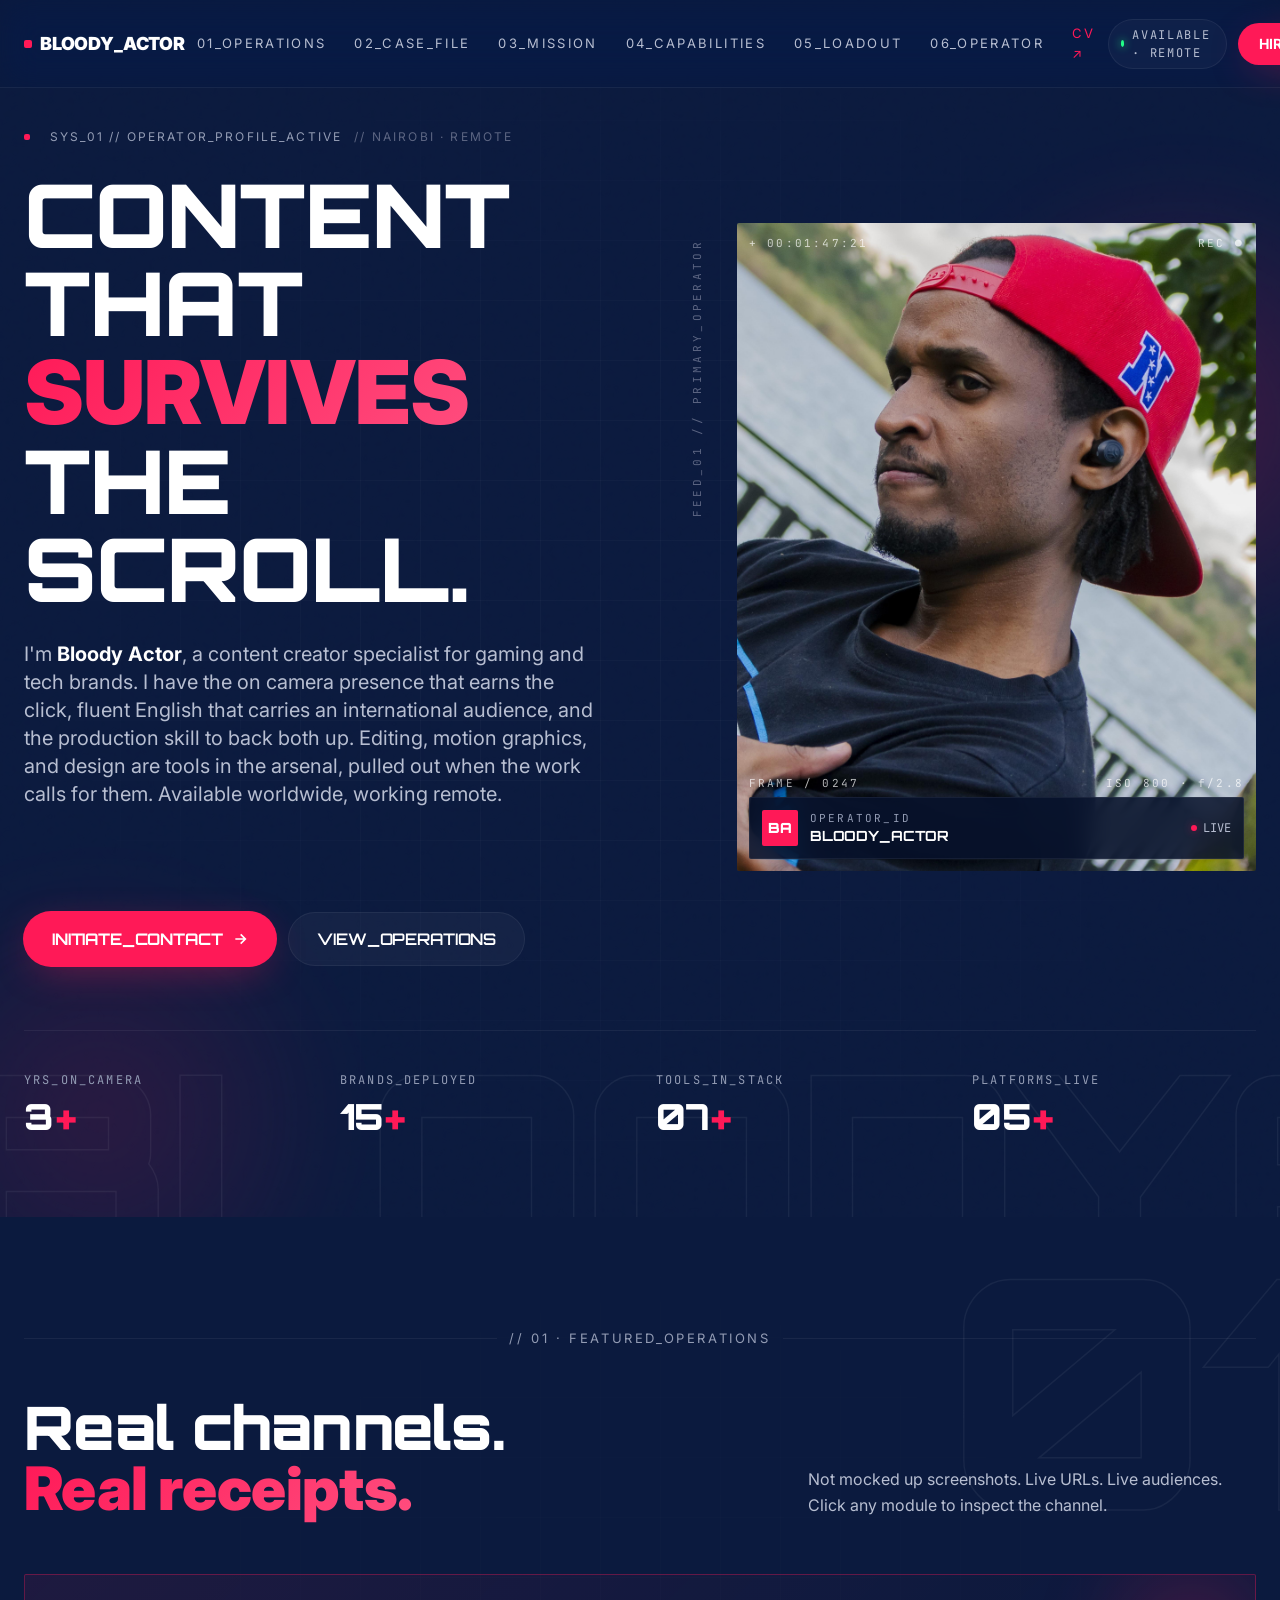
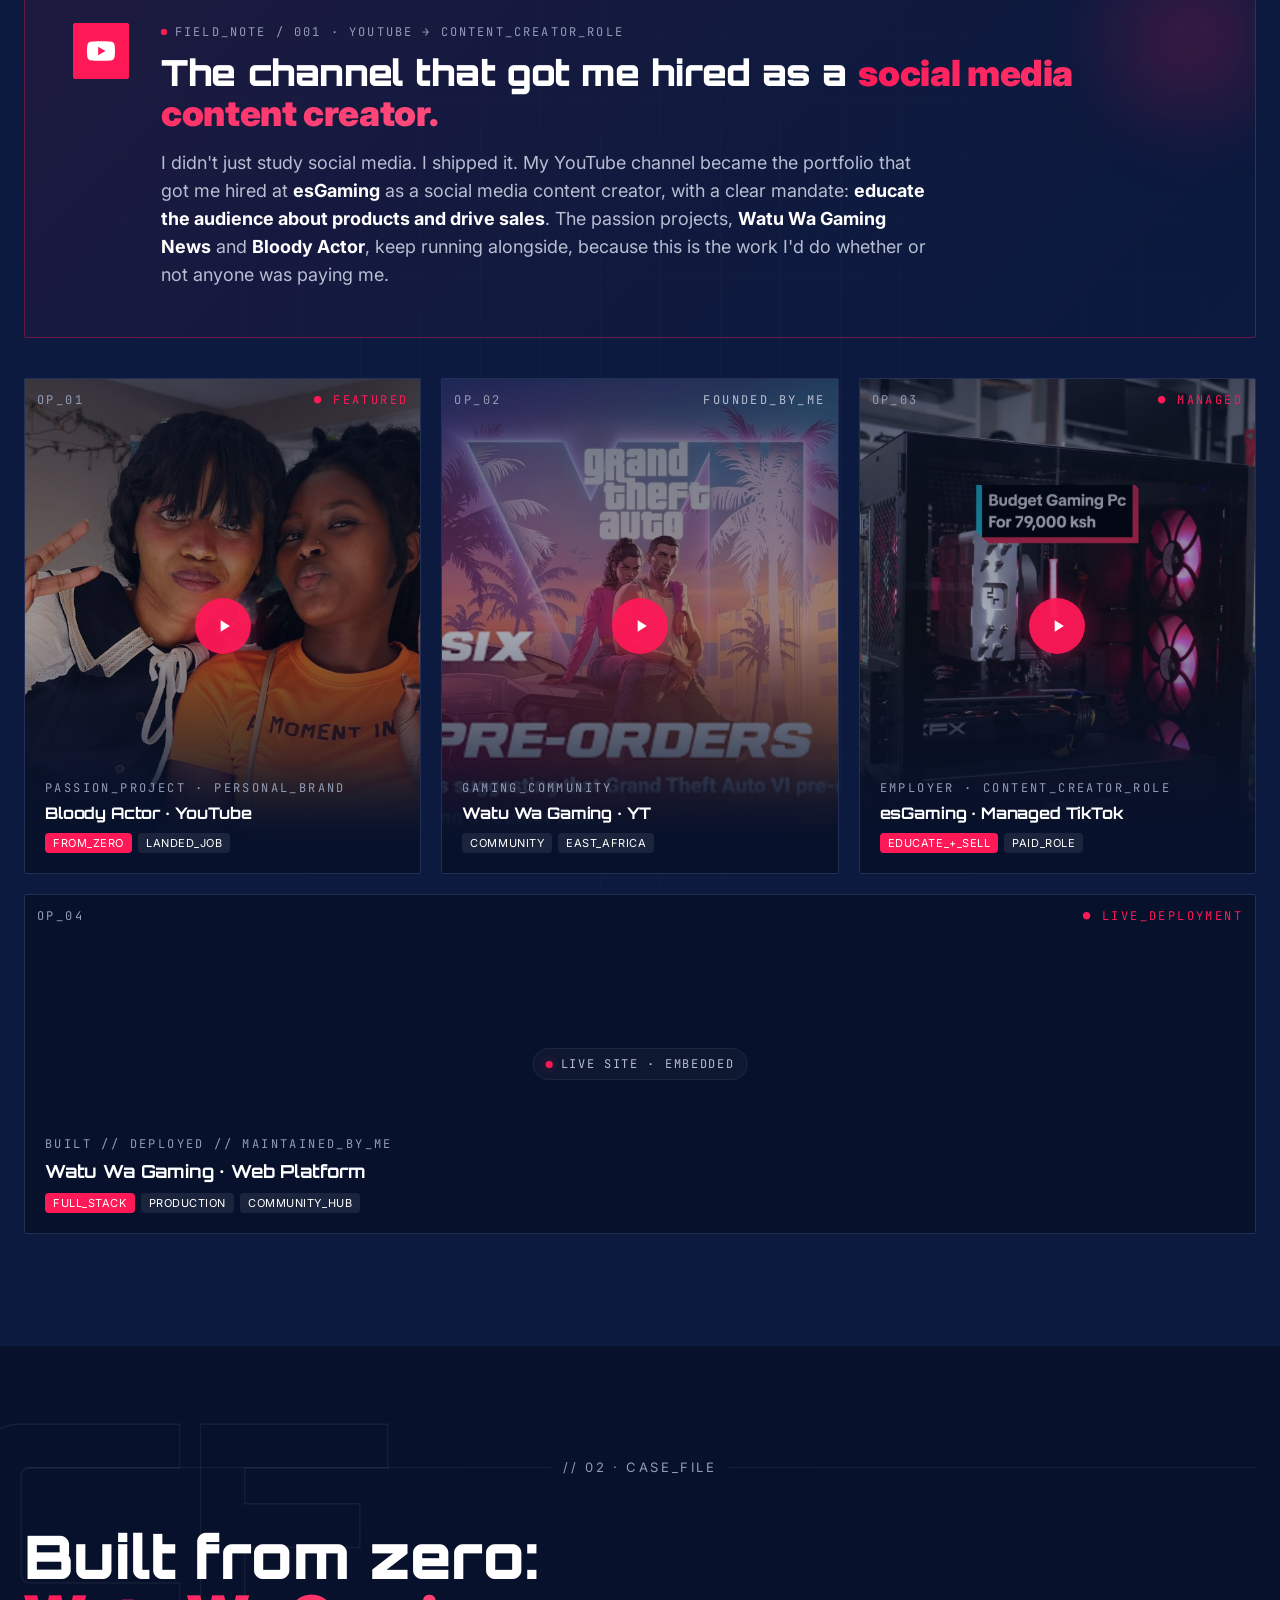
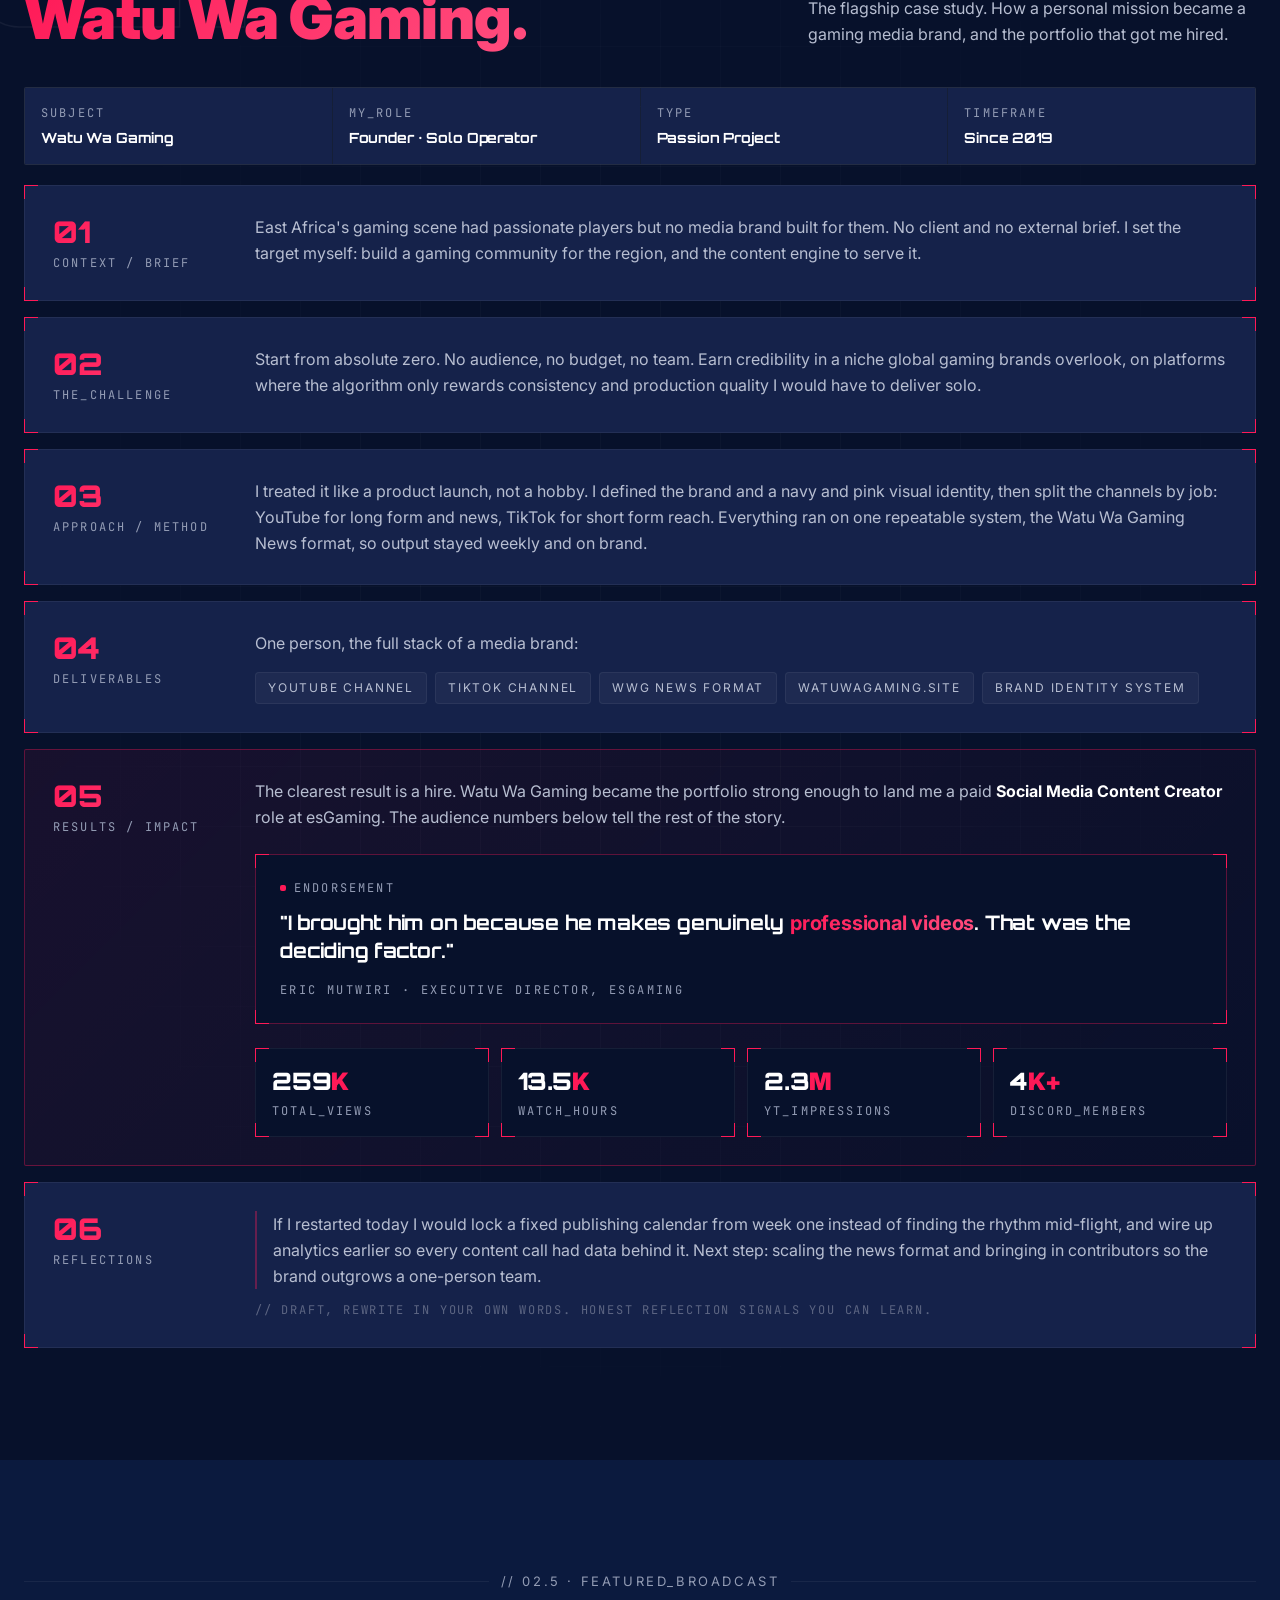
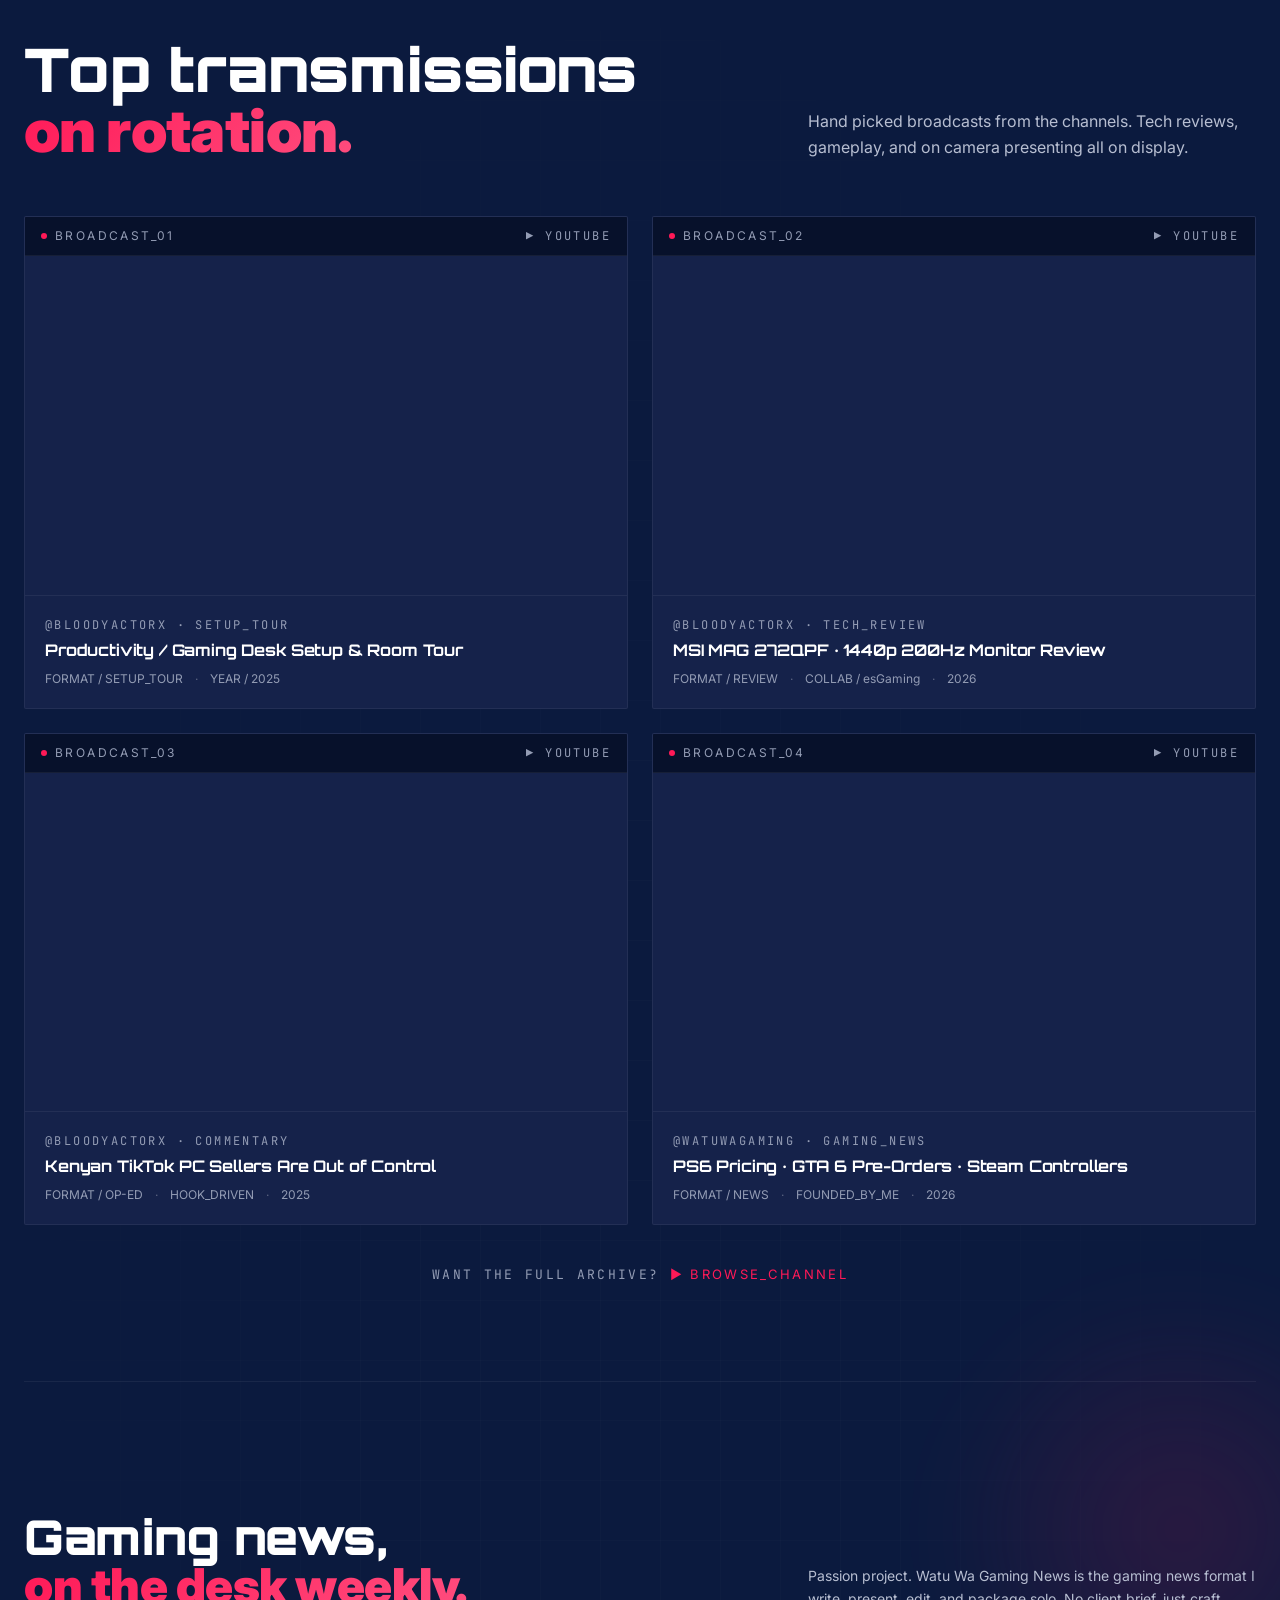
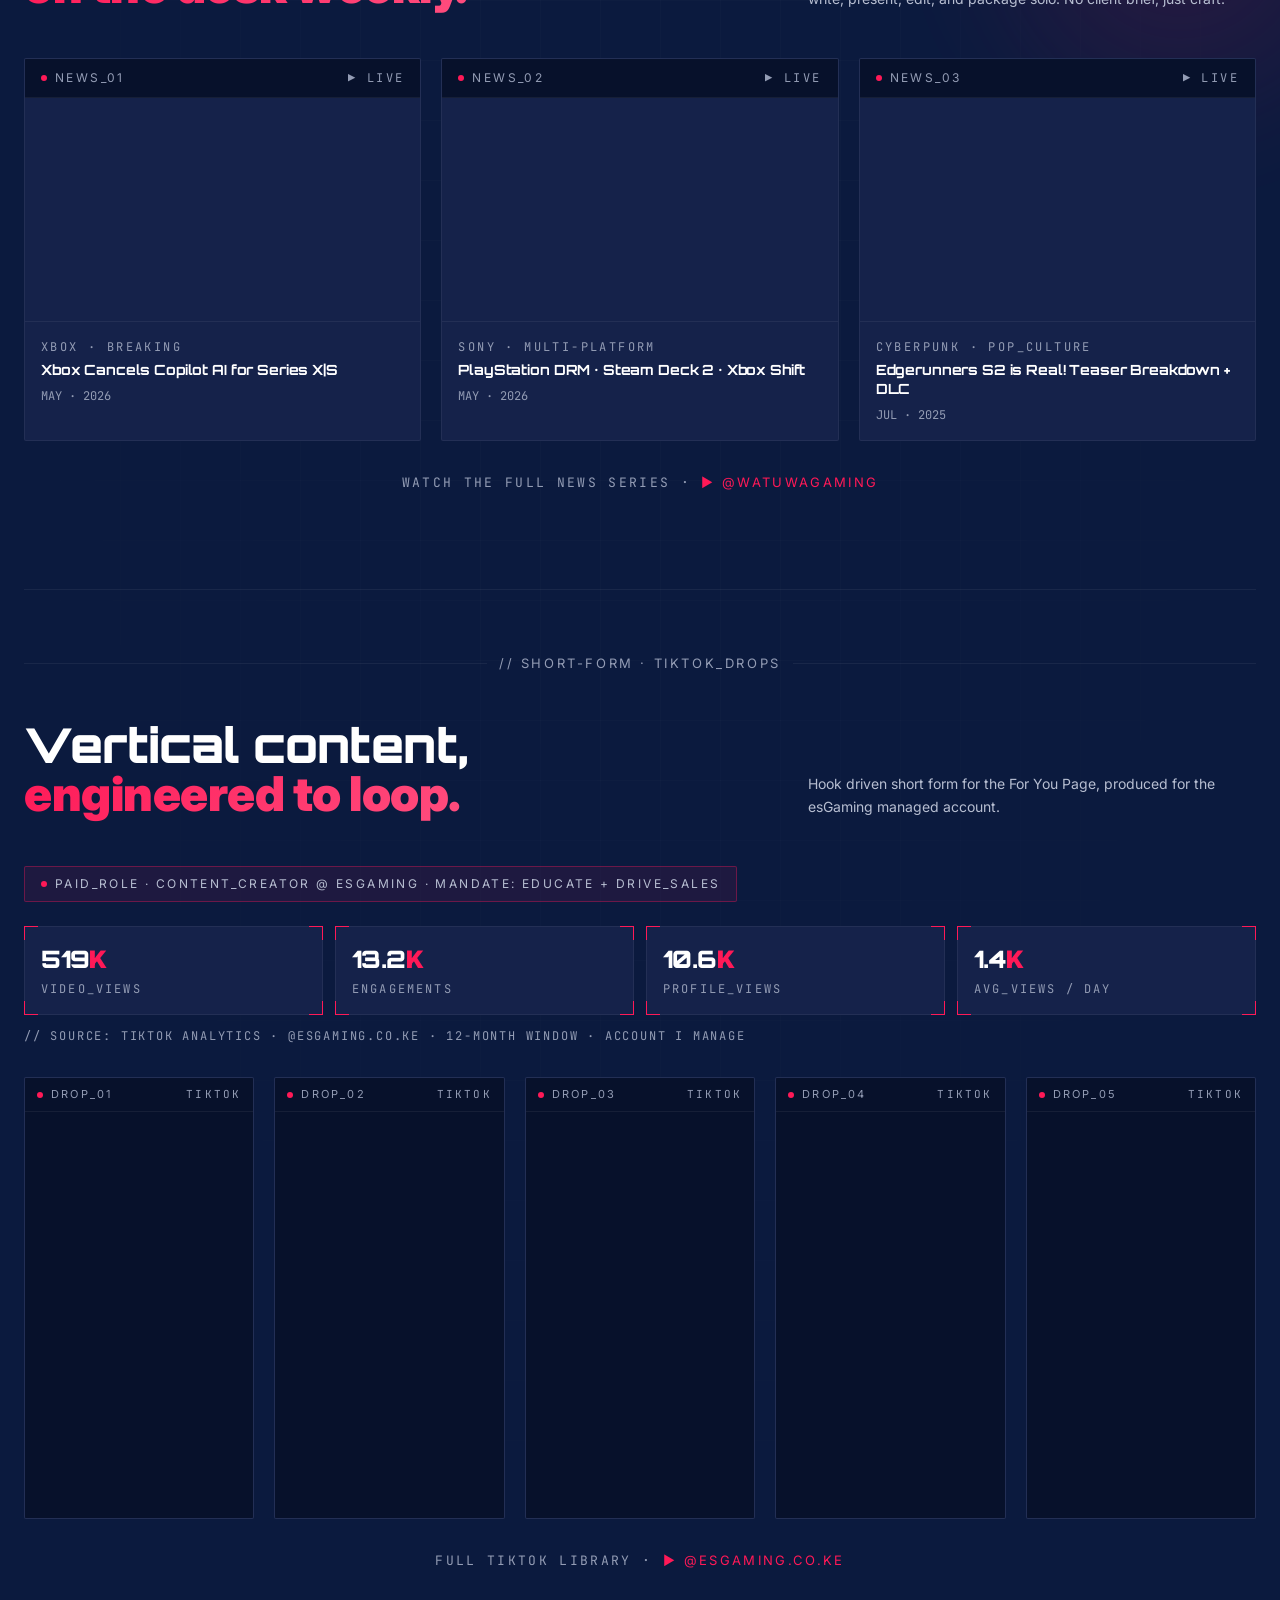
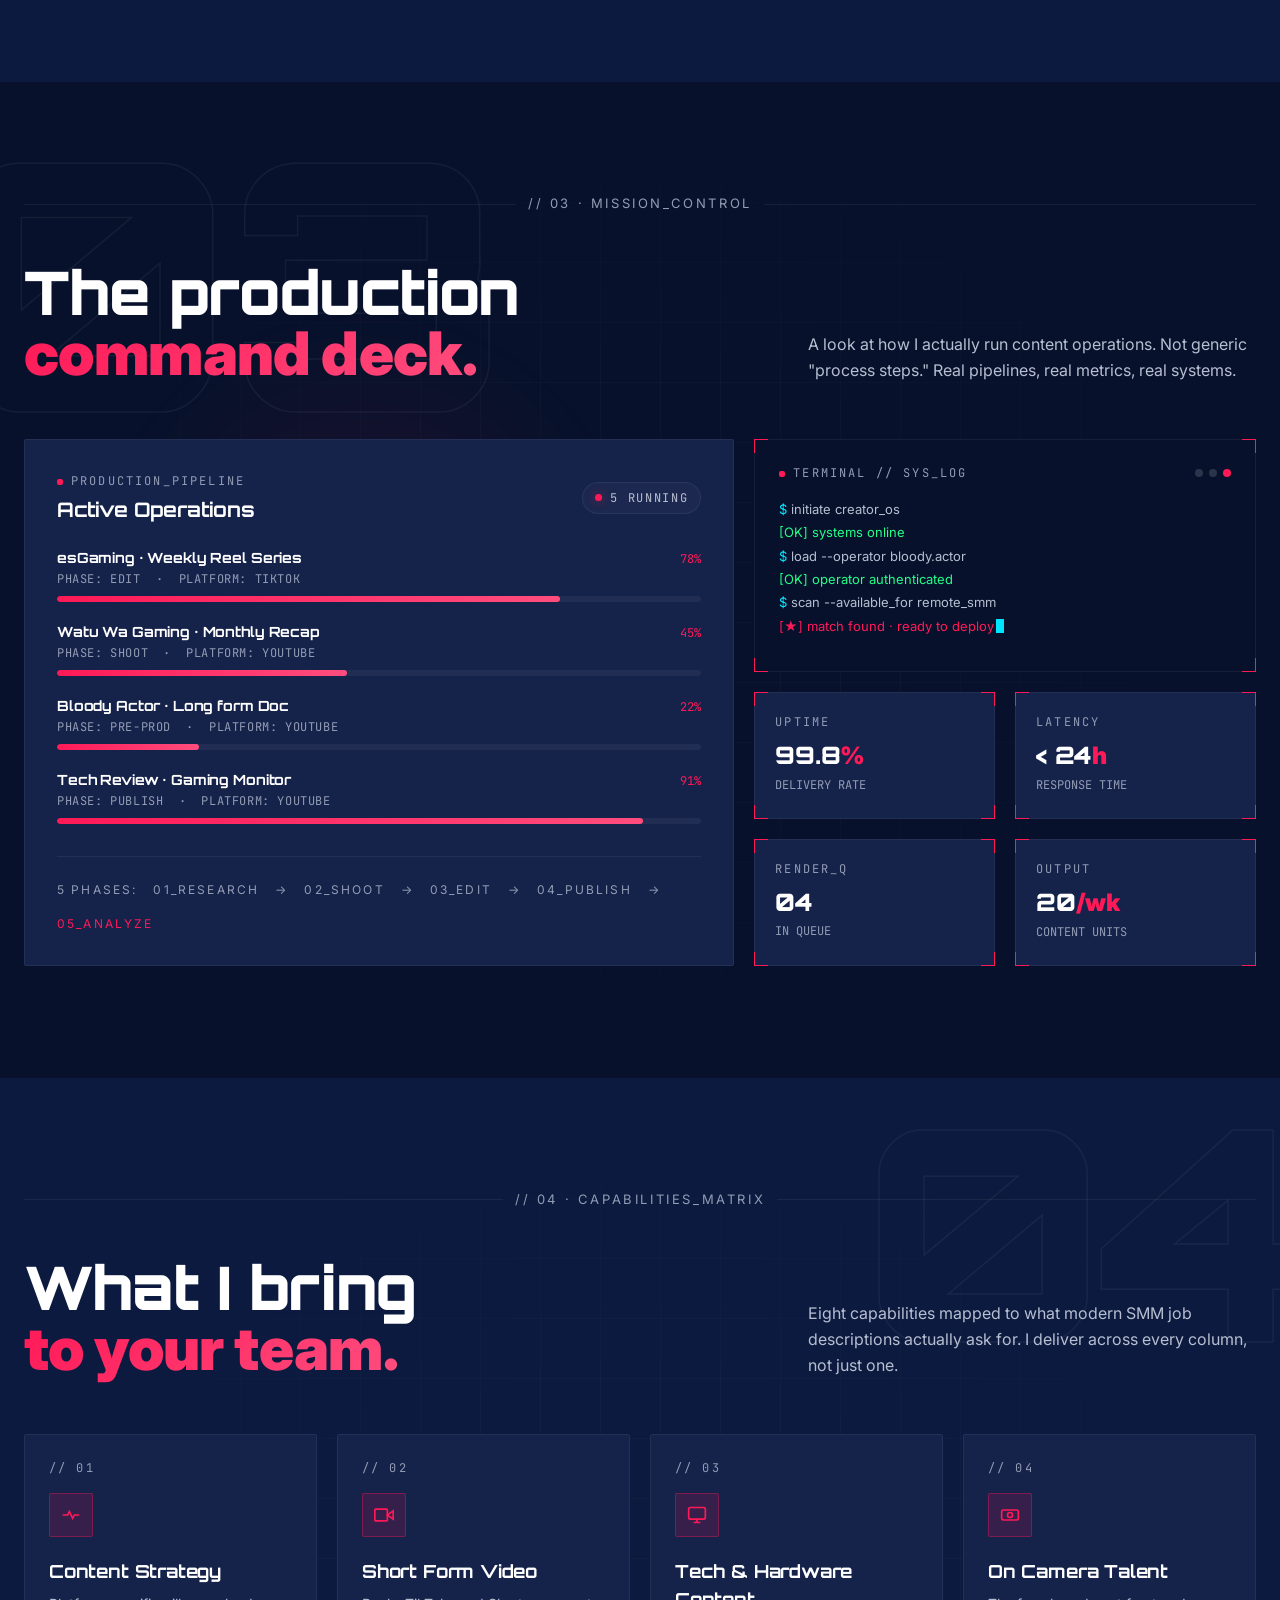
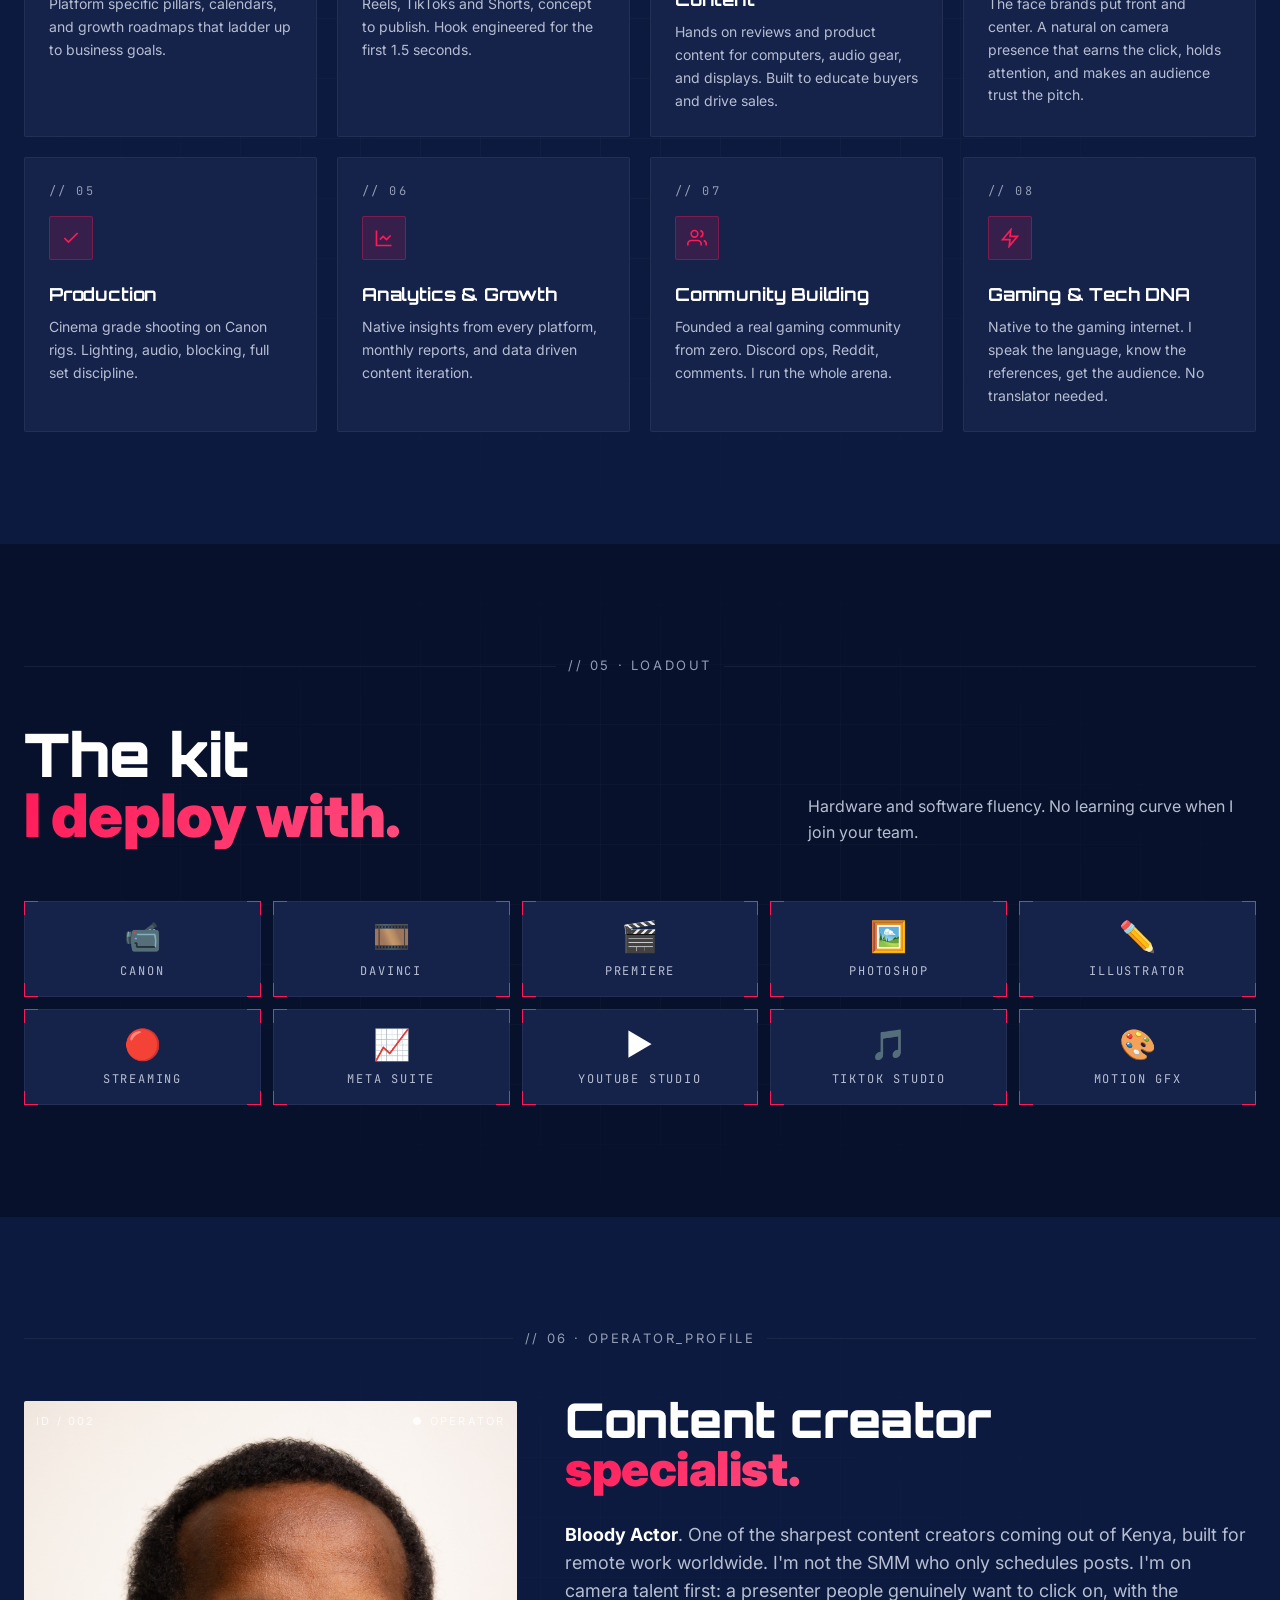
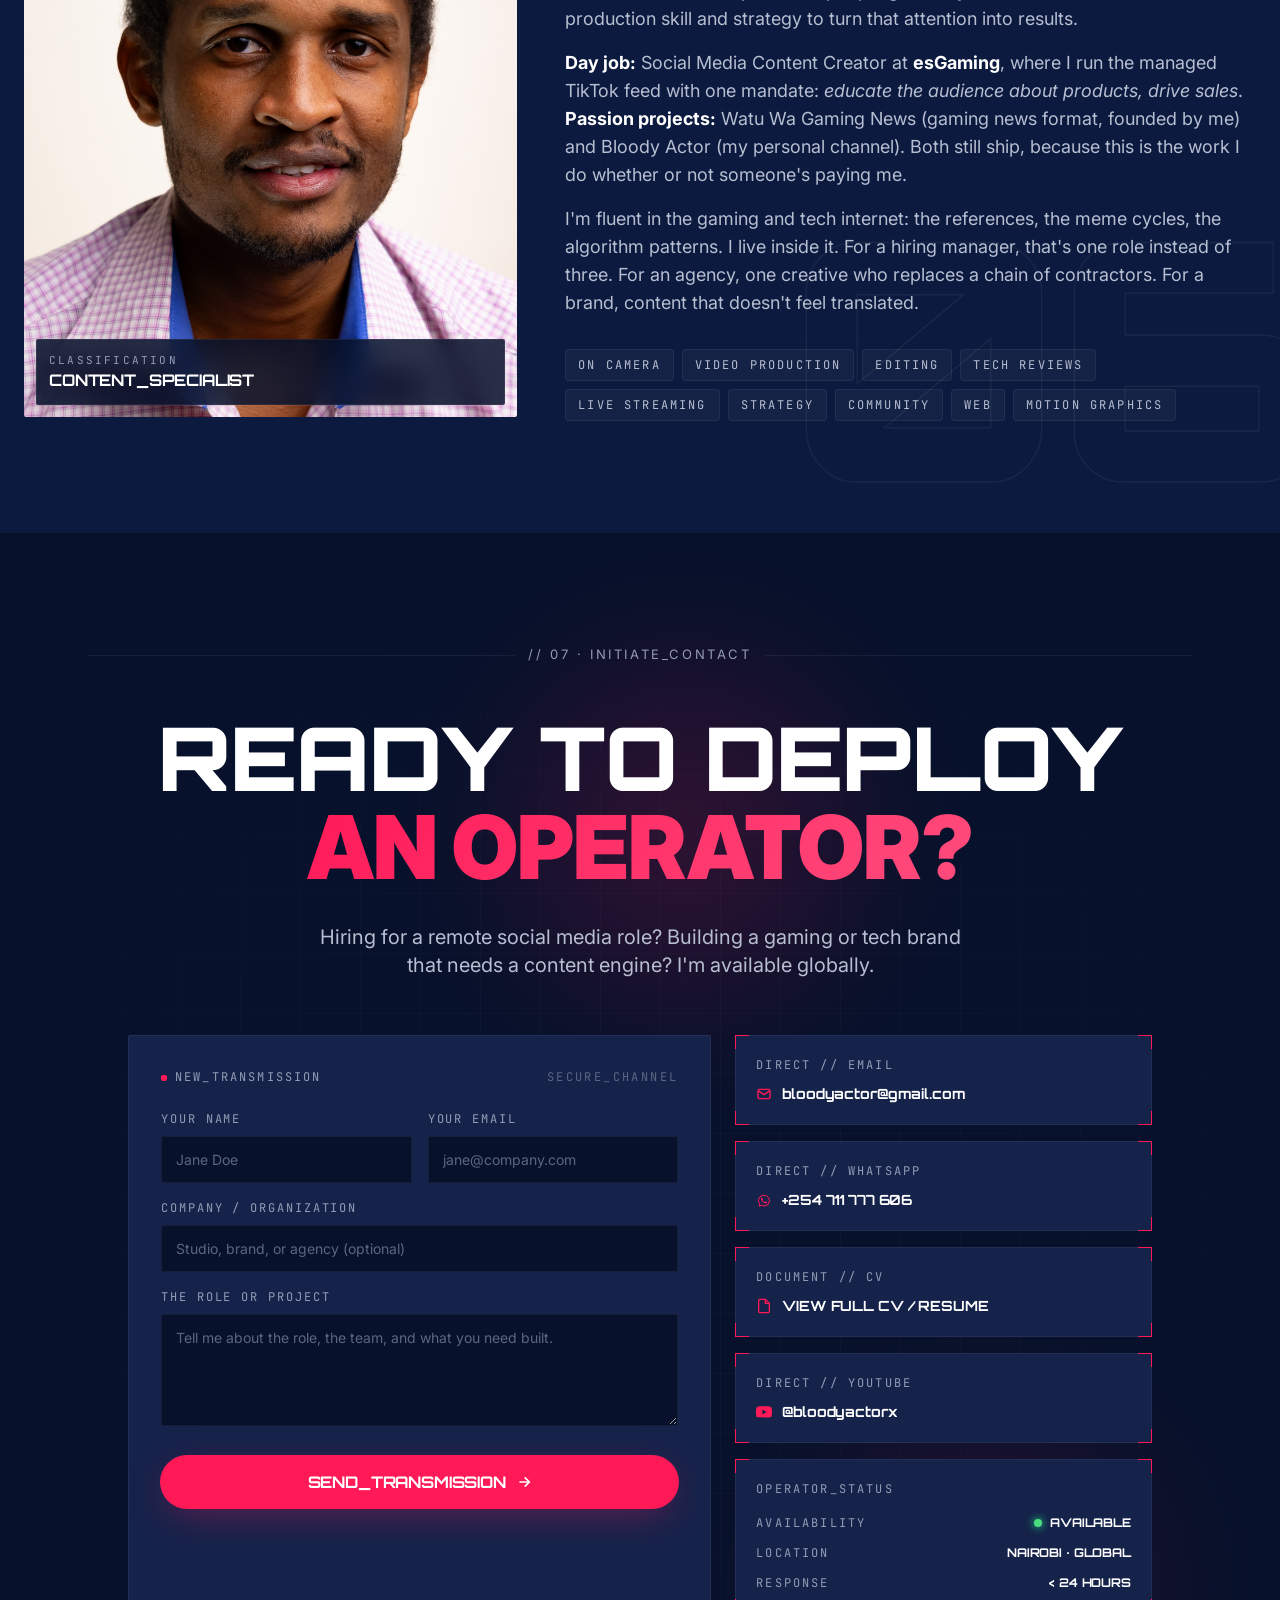
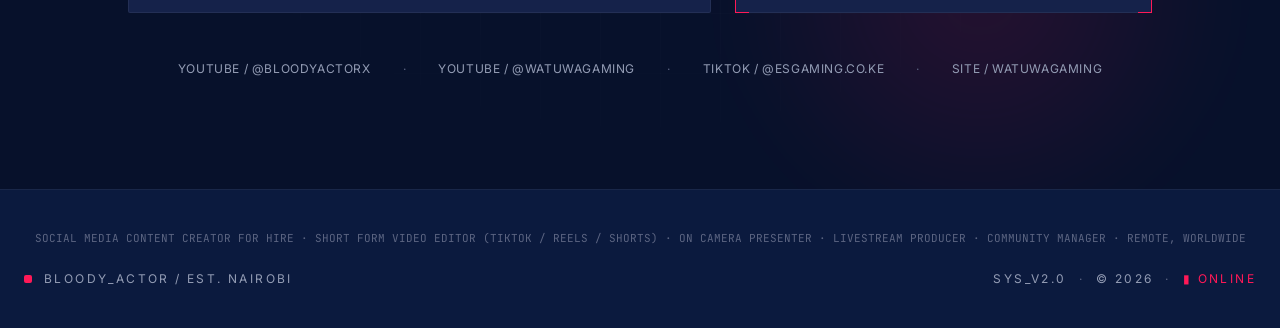
==== commit c6d830f8: "SEO: target hire-intent keywords across title, meta, schema, footer Title and descriptions now lead " ====
--- a/index.html
+++ b/index.html
@@ -3,20 +3,59 @@
 <head>
   <meta charset="UTF-8">
   <meta name="viewport" content="width=device-width, initial-scale=1.0">
-  <title>Bloody Actor · Content Creator Specialist · Gaming & Tech</title>
-  <meta name="description" content="Bloody Actor is a content creator specialist for gaming and tech brands. On camera presenter, video producer, and social media strategist. Available for international remote roles.">
+  <title>Bloody Actor · Social Media Content Creator for Hire · Gaming & Tech · Remote</title>
+  <meta name="description" content="Hire a social media content creator for gaming and tech brands. On camera presenter, short form video editor (TikTok, Reels, Shorts), livestream producer, and community manager. Available for remote roles worldwide.">
 
   <!-- Favicon + browser theming -->
   <link rel="icon" type="image/svg+xml" href="assets/favicon.svg">
   <meta name="theme-color" content="#0B1A3E">
 
   <!-- Open Graph (link previews when shared) -->
-  <meta property="og:title" content="Bloody Actor · Content Creator Specialist">
-  <meta property="og:description" content="Content creator specialist for gaming and tech brands. On camera presenter, video producer, and social media strategist.">
+  <meta property="og:title" content="Bloody Actor · Social Media Content Creator for Hire">
+  <meta property="og:description" content="Content creator specialist for gaming and tech brands. On camera presenter, short form video editor, livestream producer. Remote, worldwide.">
   <meta property="og:type" content="website">
   <meta property="og:url" content="https://bloodyactor.com">
   <meta property="og:image" content="https://bloodyactor.com/assets/images/hero-portrait.jpg">
+  <meta property="og:image:width" content="1200">
+  <meta property="og:image:height" content="1500">
+  <meta property="og:site_name" content="Bloody Actor">
   <link rel="canonical" href="https://bloodyactor.com">
+
+  <!-- Twitter Card (large image preview on X) -->
+  <meta name="twitter:card" content="summary_large_image">
+  <meta name="twitter:title" content="Bloody Actor · Social Media Content Creator for Hire">
+  <meta name="twitter:description" content="Content creator specialist for gaming and tech brands. On camera presenter, short form video editor, livestream producer. Remote, worldwide.">
+  <meta name="twitter:image" content="https://bloodyactor.com/assets/images/hero-portrait.jpg">
+
+  <!-- Structured data: tells Google this is a creator brand with these channels -->
+  <script type="application/ld+json">
+  {
+    "@context": "https://schema.org",
+    "@type": "Person",
+    "name": "Bloody Actor",
+    "url": "https://bloodyactor.com",
+    "image": "https://bloodyactor.com/assets/images/hero-portrait.jpg",
+    "jobTitle": "Social Media Content Creator",
+    "description": "Social media content creator for hire. On camera presenter, short form video editor (TikTok, Reels, YouTube Shorts), livestream producer, and community manager for gaming and tech brands. Available for international remote roles.",
+    "hasOccupation": {
+      "@type": "Occupation",
+      "name": "Social Media Content Creator",
+      "occupationLocation": { "@type": "Country", "name": "Remote / Worldwide" },
+      "skills": "Social media strategy, short form video editing, TikTok content, YouTube content, on camera presenting, livestream production, community management, video editing, colour grading, motion graphics, analytics and reporting"
+    },
+    "knowsAbout": ["Social media management", "Short form video", "TikTok content creation", "YouTube content creation", "Video production", "Livestream production", "Community management", "Gaming content", "Esports casting", "Motion graphics"],
+    "knowsLanguage": ["en", "sw"],
+    "address": { "@type": "PostalAddress", "addressLocality": "Nairobi", "addressCountry": "KE" },
+    "email": "mailto:bloodyactor@gmail.com",
+    "sameAs": [
+      "https://youtube.com/@bloodyactorx",
+      "https://youtube.com/@watuwagaming",
+      "https://tiktok.com/@esgaming.co.ke",
+      "https://watuwagaming.site"
+    ],
+    "worksFor": { "@type": "Organization", "name": "esGaming", "url": "https://esgaming.co.ke" }
+  }
+  </script>
 
   <!-- Tailwind CSS — pre-built static stylesheet (15 KB, no runtime CDN).
        To rebuild after adding new classes, see README.md. -->
@@ -1743,6 +1782,9 @@
 
   <!-- ═════════════════════════════ FOOTER ═════════════════════════════ -->
   <footer class="relative py-10 border-t" style="border-color: var(--line); background: var(--bg-1);">
+    <div class="max-w-7xl mx-auto px-6 mb-6 text-center font-mono text-[11px] tracking-[0.14em] uppercase" style="color: var(--text-3);">
+      Social media content creator for hire · Short form video editor (TikTok / Reels / Shorts) · On camera presenter · Livestream producer · Community manager · Remote, worldwide
+    </div>
     <div class="max-w-7xl mx-auto px-6 flex flex-col md:flex-row justify-between items-center gap-4 font-mono text-[12px] tracking-[0.2em] uppercase" style="color: var(--text-2);">
       <div class="flex items-center gap-3">
         <span class="w-2 h-2 pink-bg rounded-sm"></span>
